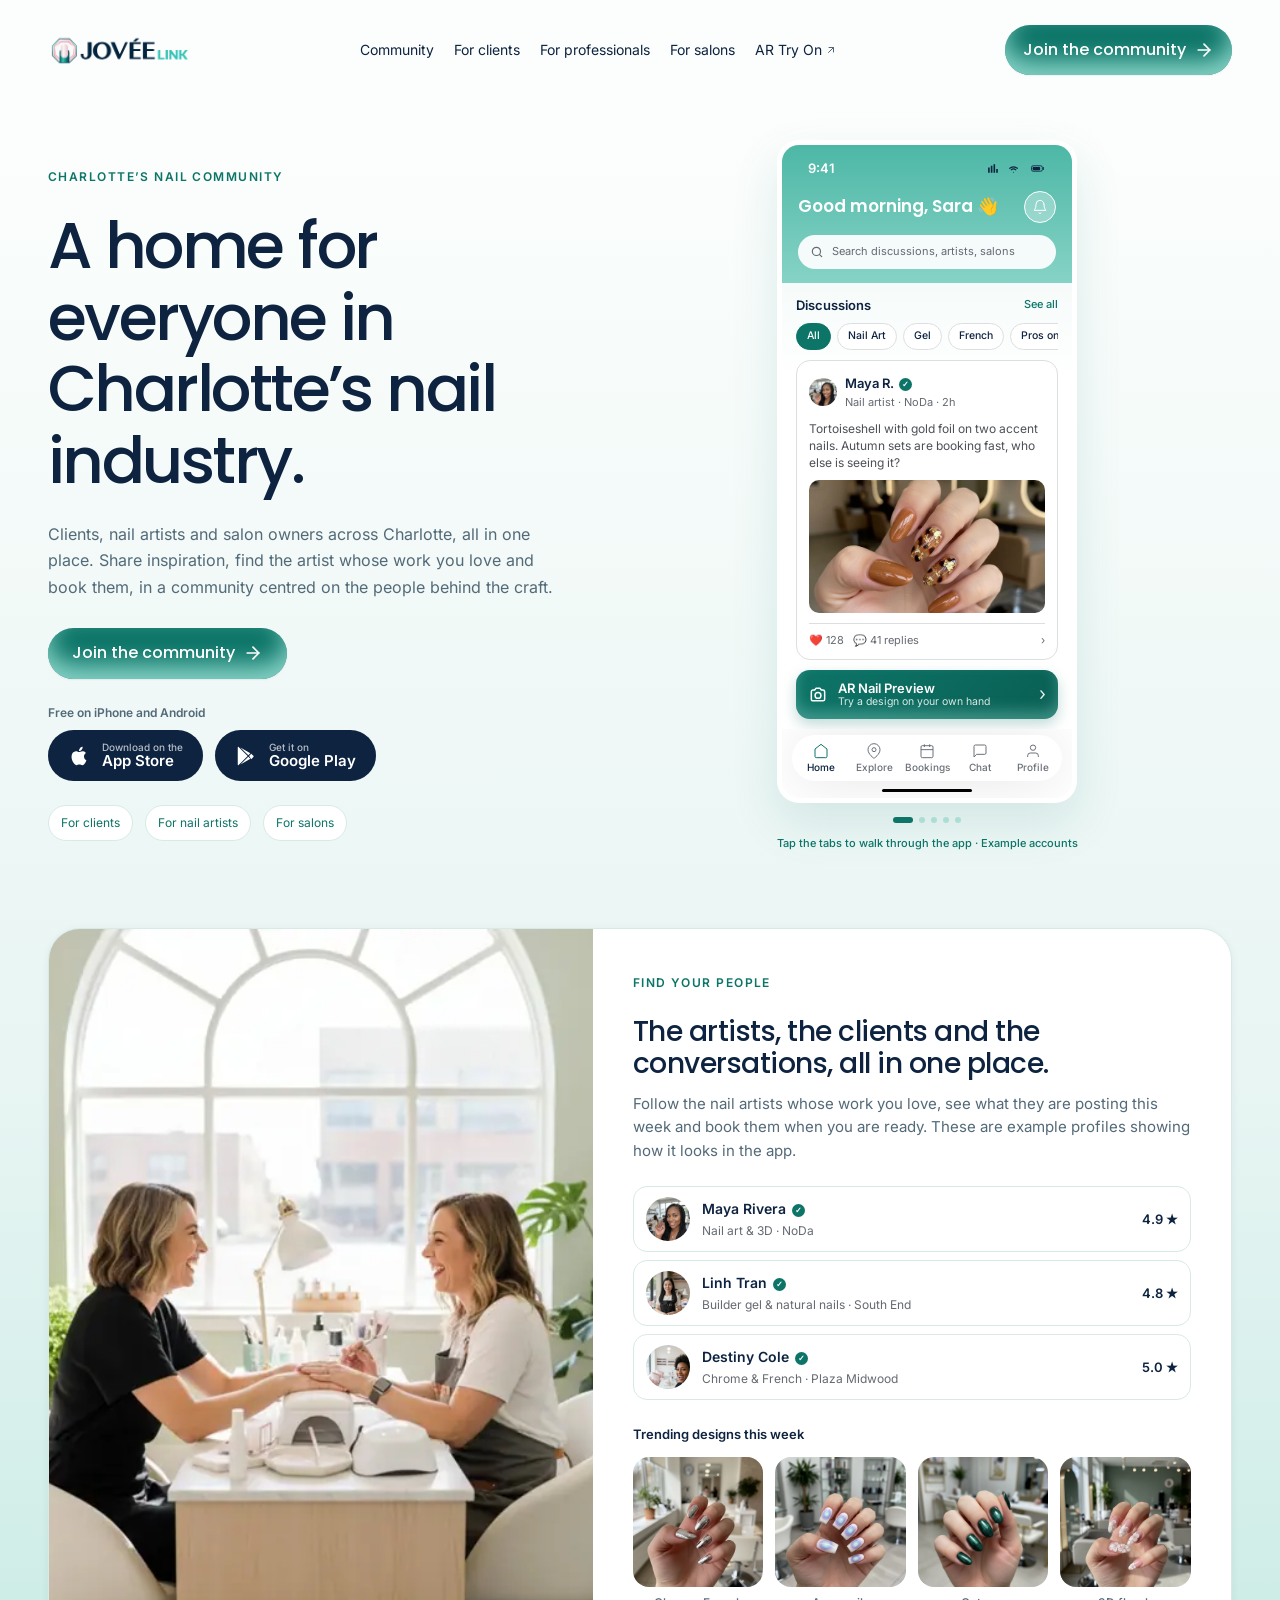
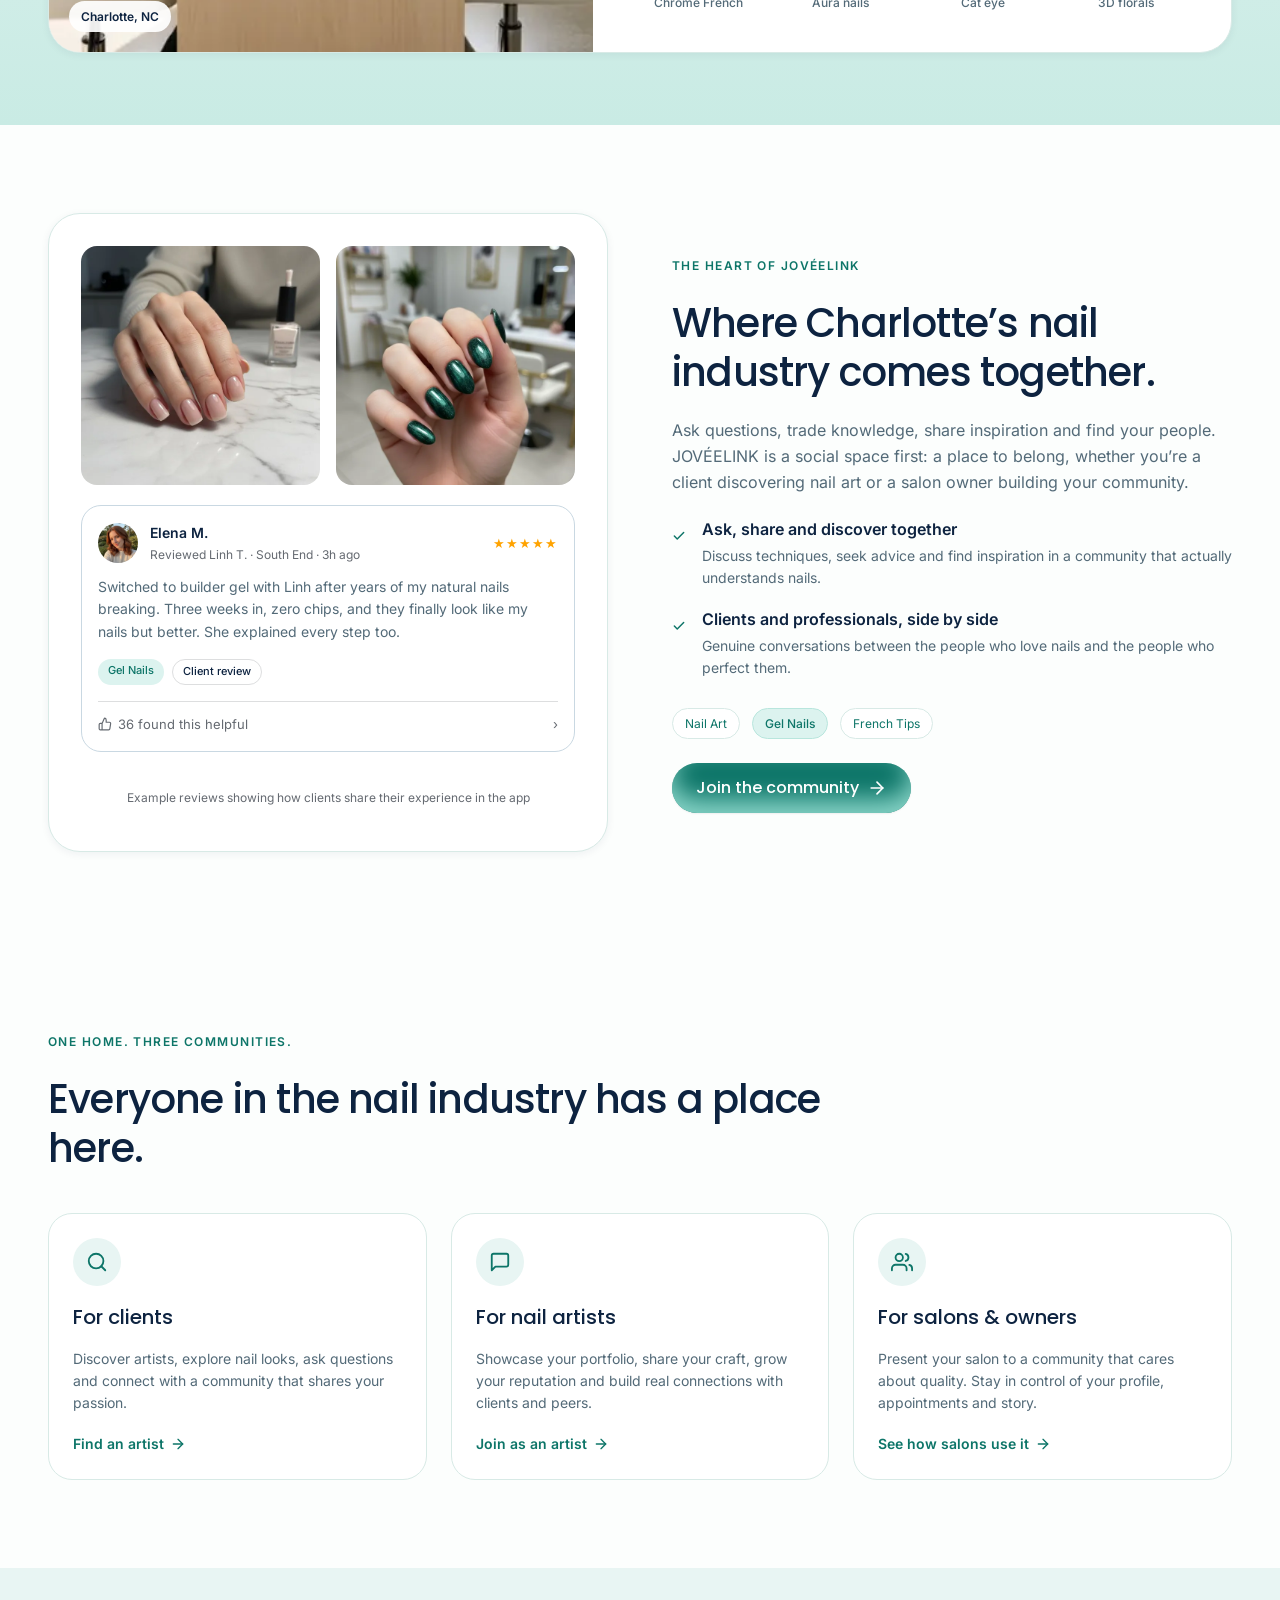
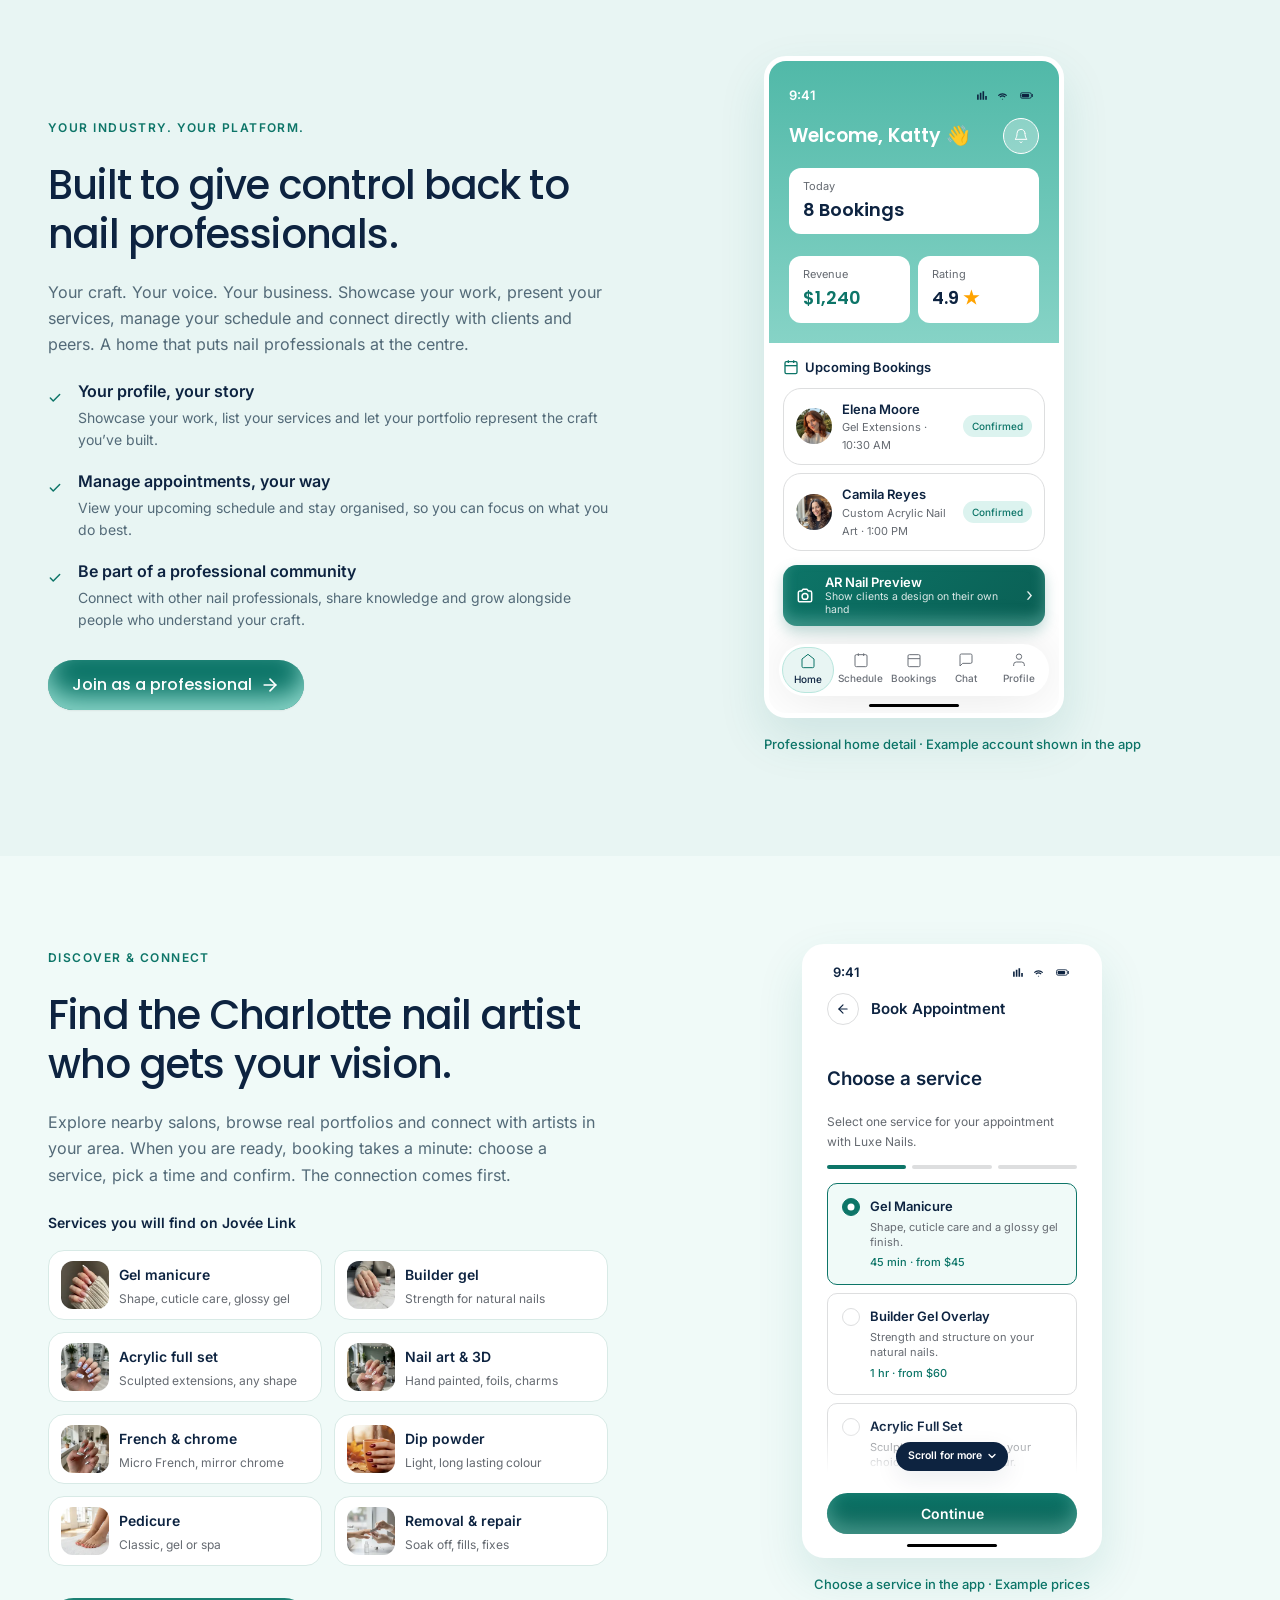
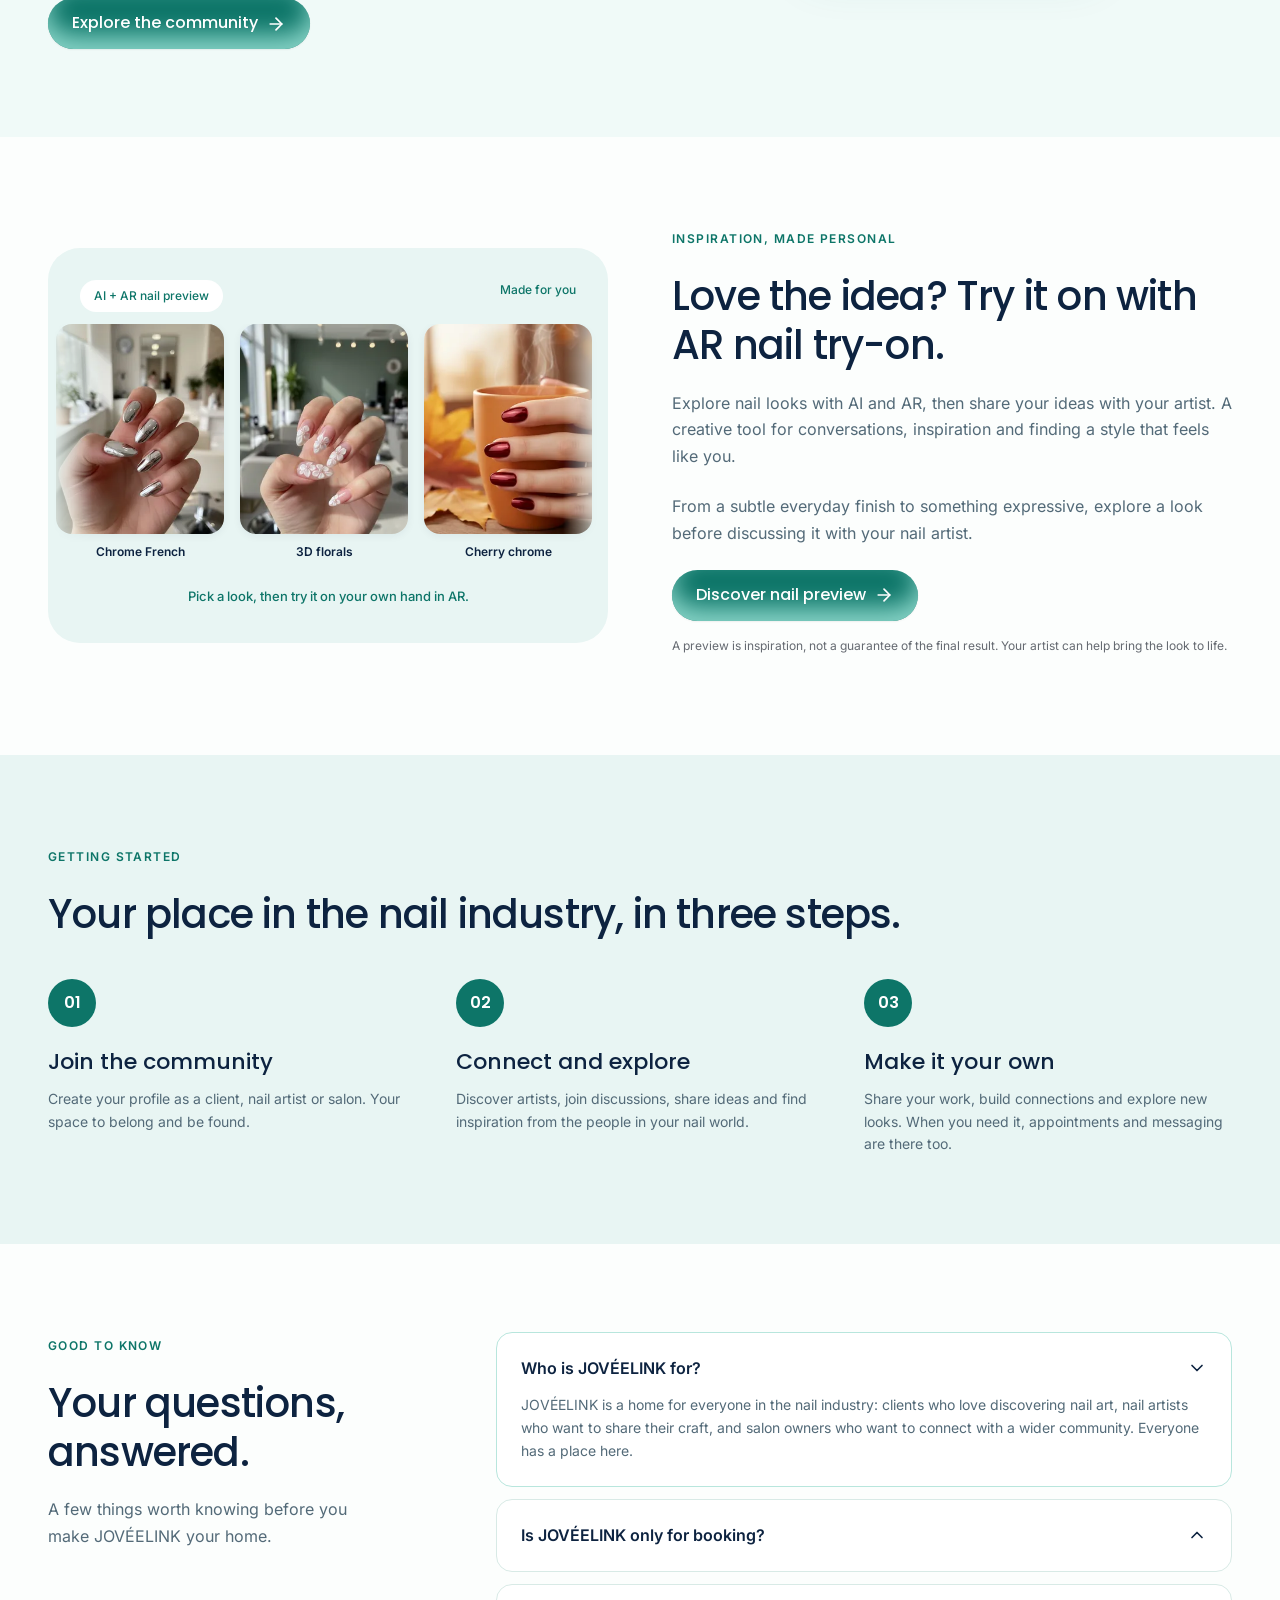
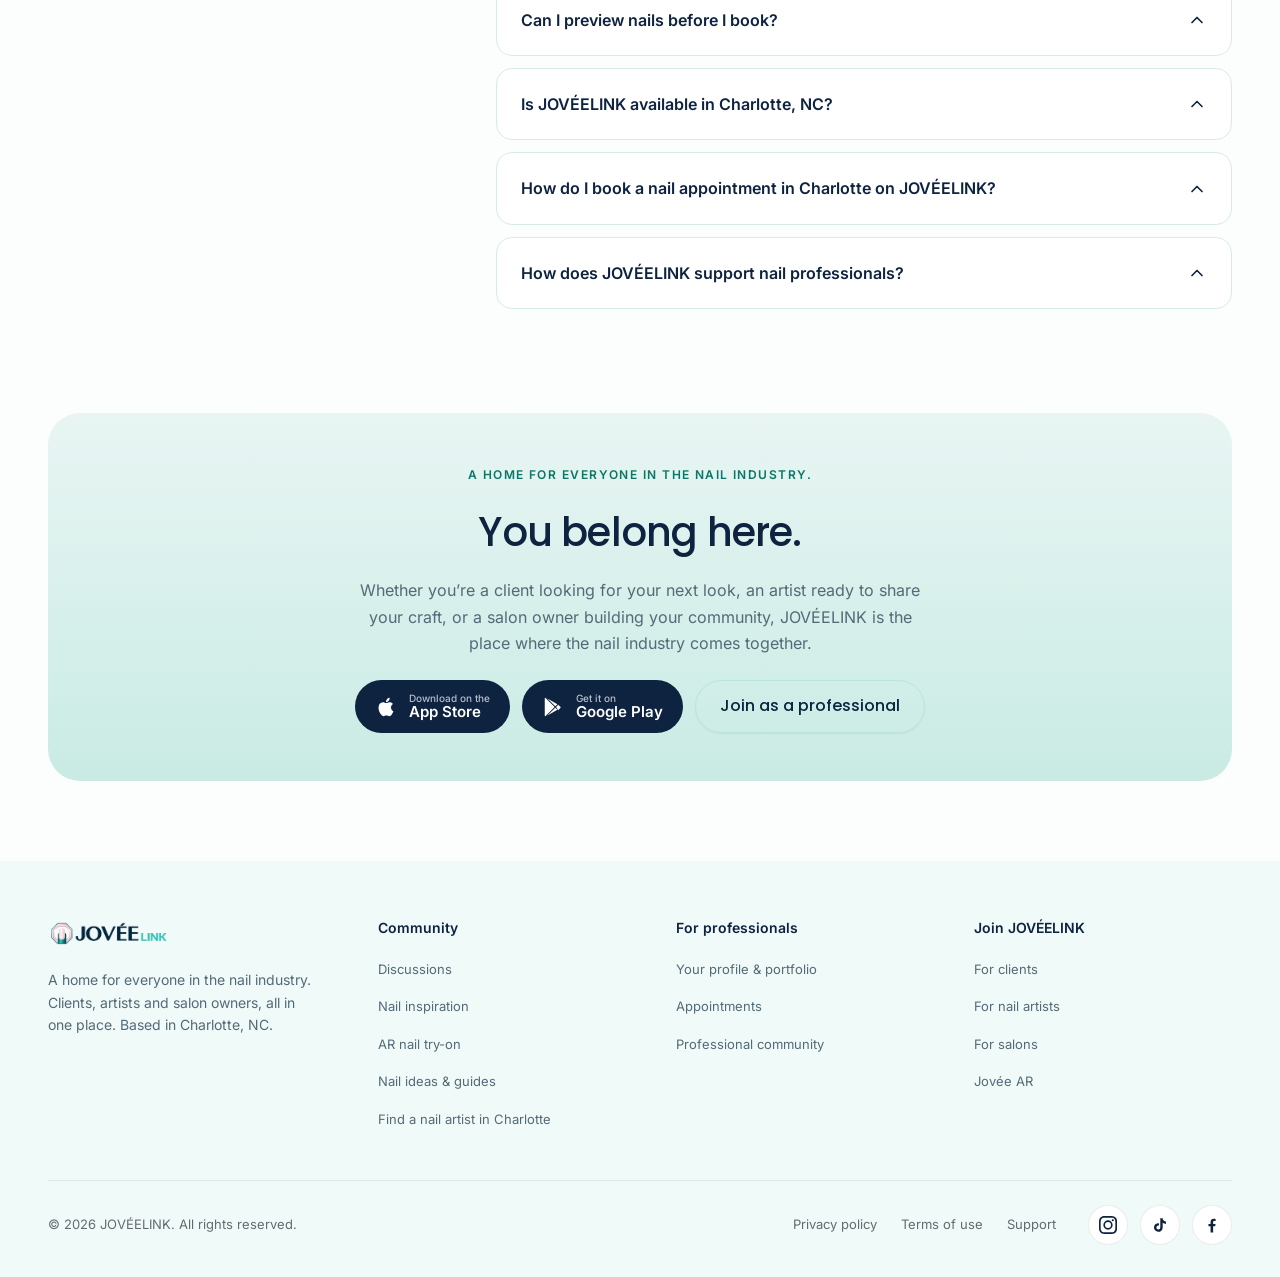
==== index.html @ 1d2877cb "Speed, SEO and nav pass across all pages Speed - Images: WebP at display sizes with srcset (640/360/" ====
<!DOCTYPE html>
<html lang="en-US">
<head>
    <meta charset="UTF-8">
    <meta name="viewport" content="width=device-width, initial-scale=1.0, viewport-fit=cover">
    <!-- Google tag (gtag.js) -->
    <script async src="https://www.googletagmanager.com/gtag/js?id=G-ERKQ239G6V"></script>
    <script>
      window.dataLayer = window.dataLayer || [];
      function gtag(){dataLayer.push(arguments);}
      gtag('js', new Date());
      if (/(^|\.)joveelink\.com$/.test(location.hostname)) {
        gtag('config', 'G-ERKQ239G6V', { linker: { domains: ['joveelink.com', 'joveear.ai'] } });
      }
    </script>
    <title>Jovée Link: Charlotte's Nail Community | Find & Book Nail Artists</title>
    <meta name="description" content="Charlotte's nail community. Find nail artists near you, see their real work and prices, book your nail appointment and try designs on your own hand with AR. Free app.">
    <link rel="canonical" href="https://www.joveelink.com/">
    <meta property="og:type" content="website">
    <meta property="og:site_name" content="Jovée Link">
    <meta property="og:url" content="https://www.joveelink.com/">
    <meta property="og:title" content="Jovée Link: Charlotte&#x27;s Nail Community | Find &amp; Book Nail Artists">
    <meta property="og:description" content="Charlotte's nail community. Find nail artists near you, see their real work and prices, book your nail appointment and try designs on your own hand with AR. Free app.">
    <meta property="og:locale" content="en_US">
    <meta property="og:image" content="https://www.joveelink.com/assets/og-home.jpg">
    <meta property="og:image:width" content="1200">
    <meta property="og:image:height" content="630">
    <meta property="og:image:alt" content="A nail artist and her client at the manicure table in a bright Charlotte salon">
    <meta name="twitter:image" content="https://www.joveelink.com/assets/og-home.jpg">
    <meta name="twitter:card" content="summary_large_image">
    <meta name="twitter:title" content="Jovée Link: Charlotte&#x27;s Nail Community | Find &amp; Book Nail Artists">
    <meta name="twitter:description" content="Charlotte's nail community. Find nail artists near you, see their real work and prices, book your nail appointment and try designs on your own hand with AR. Free app.">
    <link rel="icon" type="image/png" sizes="32x32" href="/assets/favicon-32.png">
    <link rel="icon" type="image/png" sizes="192x192" href="/assets/favicon-192.png">
    <link rel="apple-touch-icon" sizes="180x180" href="/assets/apple-touch-icon.png">
    <meta name="theme-color" content="#0d7568">
    <link rel="preload" href="/assets/fonts/poppins-latin-500-normal.woff2" as="font" type="font/woff2" crossorigin>
    <link rel="preload" href="/assets/fonts/inter-latin-400-normal.woff2" as="font" type="font/woff2" crossorigin>
    <style>
@font-face { font-family: 'Poppins'; font-style: normal; font-weight: 400; font-display: swap; src: url(/assets/fonts/poppins-latin-400-normal.woff2) format('woff2'); unicode-range: U+0000-00FF, U+0131, U+0152-0153, U+02BB-02BC, U+02C6, U+02DA, U+02DC, U+0304, U+0308, U+0329, U+2000-206F, U+20AC, U+2122, U+2191, U+2193, U+2212, U+2215, U+FEFF, U+FFFD; }
@font-face { font-family: 'Poppins'; font-style: normal; font-weight: 500; font-display: swap; src: url(/assets/fonts/poppins-latin-500-normal.woff2) format('woff2'); unicode-range: U+0000-00FF, U+0131, U+0152-0153, U+02BB-02BC, U+02C6, U+02DA, U+02DC, U+0304, U+0308, U+0329, U+2000-206F, U+20AC, U+2122, U+2191, U+2193, U+2212, U+2215, U+FEFF, U+FFFD; }
@font-face { font-family: 'Poppins'; font-style: normal; font-weight: 600; font-display: swap; src: url(/assets/fonts/poppins-latin-600-normal.woff2) format('woff2'); unicode-range: U+0000-00FF, U+0131, U+0152-0153, U+02BB-02BC, U+02C6, U+02DA, U+02DC, U+0304, U+0308, U+0329, U+2000-206F, U+20AC, U+2122, U+2191, U+2193, U+2212, U+2215, U+FEFF, U+FFFD; }
@font-face { font-family: 'Inter'; font-style: normal; font-weight: 400; font-display: swap; src: url(/assets/fonts/inter-latin-400-normal.woff2) format('woff2'); unicode-range: U+0000-00FF, U+0131, U+0152-0153, U+02BB-02BC, U+02C6, U+02DA, U+02DC, U+0304, U+0308, U+0329, U+2000-206F, U+20AC, U+2122, U+2191, U+2193, U+2212, U+2215, U+FEFF, U+FFFD; }
@font-face { font-family: 'Inter'; font-style: normal; font-weight: 500; font-display: swap; src: url(/assets/fonts/inter-latin-500-normal.woff2) format('woff2'); unicode-range: U+0000-00FF, U+0131, U+0152-0153, U+02BB-02BC, U+02C6, U+02DA, U+02DC, U+0304, U+0308, U+0329, U+2000-206F, U+20AC, U+2122, U+2191, U+2193, U+2212, U+2215, U+FEFF, U+FFFD; }
@font-face { font-family: 'Inter'; font-style: normal; font-weight: 600; font-display: swap; src: url(/assets/fonts/inter-latin-600-normal.woff2) format('woff2'); unicode-range: U+0000-00FF, U+0131, U+0152-0153, U+02BB-02BC, U+02C6, U+02DA, U+02DC, U+0304, U+0308, U+0329, U+2000-206F, U+20AC, U+2122, U+2191, U+2193, U+2212, U+2215, U+FEFF, U+FFFD; }
        /* ==========================================
           DESIGN TOKENS (from Figma v2)
           ========================================== */
        :root {
            /* Brand */
            --brand-navy: #0d2340;
            --brand-teal: #0d7568;
            --brand-mint: #e8f5f3;

            /* Teal scale */
            --teal-50: #f0faf8;
            --teal-100: #dcf3ef;
            --teal-200: #b8e6dd;
            --teal-300: #86d3c6;
            --teal-950: #062a25;

            /* Dark blue scale */
            --navy-200: #c9d8e2;
            --navy-800: #1f3a4f;
            --navy-900: #0d2340;

            /* Neutral */
            --white: #ffffff;
            --gray-50: #f5f5f5;
            --gray-100: #dddedf;
            --gray-400: #6b7078;
            --gray-500: #656a71;
            --gray-700: #4d5157;
            --gray-800: #383b40;
            --gray-900: #212326;
            --black: #101828;

            /* Accent */
            --orange: #ffa300;

            /* Semantic */
            --text-strong: var(--navy-900);
            --text-body: var(--gray-700);
            --text-muted: var(--gray-500);
            --text-eyebrow: var(--brand-teal);

            /* Spacing */
            --sp-1: 4px;
            --sp-2: 8px;
            --sp-3: 12px;
            --sp-4: 16px;
            --sp-5: 20px;
            --sp-6: 24px;
            --sp-8: 32px;
            --sp-10: 40px;
            --sp-12: 48px;
            --sp-16: 64px;
            --sp-20: 80px;
            --sp-24: 96px;

            /* Radius */
            --r-sm: 8px;
            --r-md: 16px;
            --r-lg: 24px;
            --r-xl: 32px;
            --r-pill: 999px;

            /* Shadow */
            --shadow-xs: 0 1px 2px rgba(13, 13, 18, 0.06);
            --shadow-sm: 0 2px 8px rgba(13, 35, 64, 0.06);
            --shadow-md: 0 8px 24px rgba(13, 35, 64, 0.08);
            --shadow-lg: 0 16px 40px rgba(13, 35, 64, 0.10);

            /* Teal button w/ inner-shadow glow (per Figma Button Inner shadow) */
            --shadow-btn: 0 1px 2px rgba(13, 13, 18, 0.06), inset 0 -14px 24px rgba(134, 211, 198, 0.5);

            /* Easing */
            --ease: cubic-bezier(0.16, 1, 0.3, 1);

            /* Fonts */
            --font-head: 'Poppins', -apple-system, BlinkMacSystemFont, 'Segoe UI', sans-serif;
            --font-body: 'Inter', -apple-system, BlinkMacSystemFont, 'Segoe UI', sans-serif;

            /* Layout */
            --container: 1200px;
            --gutter: 24px;
        }

        * { box-sizing: border-box; }

        html { scroll-behavior: smooth; }

        body {
            margin: 0;
            font-family: var(--font-body);
            font-size: 16px;
            line-height: 1.6;
            color: var(--text-body);
            background: var(--white);
            -webkit-font-smoothing: antialiased;
            -moz-osx-font-smoothing: grayscale;
        }

        img { max-width: 100%; height: auto; display: block; }

        a { color: inherit; text-decoration: none; }

        .container {
            max-width: var(--container);
            margin: 0 auto;
            padding: 0 var(--gutter);
        }

        /* ==========================================
           TYPOGRAPHY
           ========================================== */
        .eyebrow {
            display: inline-block;
            font-family: var(--font-body);
            font-size: 12px;
            font-weight: 600;
            letter-spacing: 1.6px;
            text-transform: uppercase;
            color: var(--text-eyebrow);
            margin: 0 0 var(--sp-5);
        }

        .h1 {
            font-family: var(--font-head);
            font-weight: 600;
            font-size: clamp(40px, 5.6vw, 72px);
            line-height: 1.08;
            letter-spacing: -1.5px;
            color: var(--text-strong);
            margin: 0 0 var(--sp-6);
        }

        .h2 {
            font-family: var(--font-head);
            font-weight: 600;
            font-size: clamp(30px, 3.8vw, 48px);
            line-height: 1.1;
            letter-spacing: -1px;
            color: var(--text-strong);
            margin: 0 0 var(--sp-5);
        }

        .lede {
            font-size: 17px;
            line-height: 1.6;
            color: var(--text-body);
            margin: 0 0 var(--sp-8);
            max-width: 60ch;
        }

        .lede--tight { margin-bottom: var(--sp-6); max-width: 56ch; }

        strong { font-weight: 600; color: var(--text-strong); }

        /* ==========================================
           BUTTONS
           ========================================== */
        .btn {
            display: inline-flex;
            align-items: center;
            gap: var(--sp-3);
            padding: 14px 24px;
            border-radius: var(--r-pill);
            font-family: var(--font-body);
            font-weight: 600;
            font-size: 15px;
            text-decoration: none;
            cursor: pointer;
            border: none;
            transition: transform 0.3s var(--ease), box-shadow 0.3s var(--ease), background 0.3s var(--ease);
            white-space: nowrap;
        }
        .btn-primary {
            background: var(--brand-teal);
            color: var(--white);
            box-shadow: var(--shadow-btn);
        }
        .btn-primary:hover {
            transform: translateY(-1px);
            background: #0a5f54;
        }
        .btn-primary svg { width: 18px; height: 18px; stroke: currentColor; }

        .btn-outline {
            background: transparent;
            color: var(--text-strong);
            border: 1.5px solid var(--gray-100);
        }
        .btn-outline:hover {
            border-color: var(--text-strong);
            background: var(--white);
        }

        .btn-sm { padding: 10px 18px; font-size: 14px; }

        /* App-store buttons */
        .btn-store {
            display: inline-flex;
            align-items: center;
            gap: 12px;
            background: var(--navy-900);
            color: var(--white);
            padding: 14px 22px;
            border-radius: var(--r-md);
            text-decoration: none;
            transition: transform 0.3s var(--ease), box-shadow 0.3s var(--ease);
        }
        .btn-store:hover { transform: translateY(-1px); box-shadow: var(--shadow-md); }
        .btn-store svg { width: 22px; height: 22px; flex-shrink: 0; fill: currentColor; }
        .btn-store-text { display: flex; flex-direction: column; line-height: 1.1; text-align: left; }
        .btn-store-text small { font-size: 10px; font-weight: 500; opacity: 0.7; }
        .btn-store-text strong { font-size: 15px; font-weight: 700; color: var(--white); }

        /* ==========================================
           PILL CHIPS (outlined tags)
           ========================================== */
        .chip {
            display: inline-flex;
            align-items: center;
            padding: 8px 16px;
            border-radius: var(--r-pill);
            border: 1.5px solid var(--teal-200);
            background: var(--white);
            font-size: 13px;
            font-weight: 500;
            color: var(--text-strong);
        }
        .chip-mint {
            background: var(--teal-100);
            border-color: var(--teal-200);
            color: var(--brand-teal);
        }

        /* ==========================================
           NAV
           ========================================== */
        .nav {
            position: sticky;
            top: 0;
            z-index: 100;
            background: rgba(255, 255, 255, 0.85);
            backdrop-filter: blur(16px) saturate(1.6);
            -webkit-backdrop-filter: blur(16px) saturate(1.6);
            border-bottom: 1px solid rgba(13, 35, 64, 0.04);
        }
        .nav-inner {
            display: flex;
            align-items: center;
            justify-content: space-between;
            gap: var(--sp-6);
            padding: 16px 0;
        }
        .nav-logo { display: flex; align-items: center; }
        .nav-logo img { height: 34px; width: auto; }
        .nav-links {
            display: flex;
            align-items: center;
            gap: var(--sp-8);
            list-style: none;
            margin: 0;
            padding: 0;
        }
        .nav-links a {
            font-size: 15px;
            font-weight: 500;
            color: var(--text-strong);
            transition: color 0.3s var(--ease);
        }
        .nav-links a:hover { color: var(--brand-teal); }

        .nav-cta { display: flex; align-items: center; gap: var(--sp-3); }

        .hamburger {
            display: none;
            background: none;
            border: none;
            padding: 8px;
            cursor: pointer;
        }
        .hamburger span {
            display: block;
            width: 24px;
            height: 2px;
            background: var(--text-strong);
            margin: 5px 0;
            transition: all 0.3s var(--ease);
        }

        .mobile-menu {
            display: none;
            position: fixed;
            inset: 64px 0 0;
            background: var(--white);
            z-index: 99;
            padding: var(--sp-8) var(--gutter);
            flex-direction: column;
            gap: var(--sp-6);
        }
        .mobile-menu.open { display: flex; }
        .mobile-menu a {
            font-size: 20px;
            font-weight: 500;
            color: var(--text-strong);
            padding: var(--sp-3) 0;
            border-bottom: 1px solid var(--gray-100);
        }
        .mobile-menu .btn-primary { margin-top: var(--sp-4); align-self: flex-start; }

        /* ==========================================
           SECTIONS – shared
           ========================================== */
        section { padding: var(--sp-24) 0; }
        .section-mint { background: var(--brand-mint); }

        .section-head { margin-bottom: var(--sp-12); max-width: 820px; }
        .section-head .lede { max-width: 60ch; }

        .checklist { list-style: none; padding: 0; margin: 0 0 var(--sp-8); display: flex; flex-direction: column; gap: var(--sp-6); }
        .checklist li { display: flex; gap: var(--sp-4); align-items: flex-start; }
        .checklist .check {
            flex-shrink: 0;
            width: 22px;
            height: 22px;
            margin-top: 2px;
            color: var(--brand-teal);
        }
        .checklist .check svg { width: 100%; height: 100%; }
        .checklist h3 {
            font-family: var(--font-body);
            font-size: 16px;
            font-weight: 600;
            color: var(--text-strong);
            margin: 0 0 4px;
            line-height: 1.4;
        }
        .checklist p {
            font-size: 15px;
            color: var(--text-body);
            margin: 0;
            line-height: 1.55;
        }

        .two-col {
            display: grid;
            grid-template-columns: 1fr 1fr;
            gap: var(--sp-16);
            align-items: center;
        }

        /* ==========================================
           1 · HERO (Welcome)
           ========================================== */
        .hero {
            padding: var(--sp-20) 0 var(--sp-24);
            background: linear-gradient(180deg, var(--brand-mint) 0%, #f3faf8 100%);
            overflow: hidden;
        }
        .hero-grid {
            display: grid;
            grid-template-columns: 1.1fr 0.9fr 0.75fr;
            gap: var(--sp-8);
            align-items: start;
        }
        .hero-copy { padding-top: var(--sp-8); }
        .hero-copy .ctas { display: flex; gap: var(--sp-3); flex-wrap: wrap; margin-bottom: var(--sp-6); }
        .hero-chips { display: flex; gap: var(--sp-3); flex-wrap: wrap; }
        .hero-chips .chip { text-decoration: none; transition: border-color 0.2s var(--ease), color 0.2s var(--ease); }
        .hero-chips .chip:hover { border-color: var(--brand-teal); color: var(--brand-teal); }
        .hero-stores { display: flex; flex-direction: column; gap: var(--sp-2); margin-bottom: var(--sp-6); }
        .hero-stores-label { font-size: 13px; font-weight: 600; color: var(--text-muted, #5b6b78); }
        .hero-stores-row { display: flex; gap: var(--sp-3); flex-wrap: wrap; }

        .hero-phone-col {
            display: flex;
            justify-content: center;
            align-items: start;
        }

        .hero-side {
            display: flex;
            flex-direction: column;
            gap: var(--sp-6);
            margin-top: var(--sp-12);
        }
        .hero-side-img {
            border-radius: var(--r-lg);
            overflow: hidden;
            aspect-ratio: 4/5;
            background: var(--teal-100);
        }
        .hero-side-img img { width: 100%; height: 100%; object-fit: cover; }
        .hero-side-title {
            font-family: var(--font-head);
            font-weight: 600;
            font-size: 28px;
            line-height: 1.15;
            color: var(--text-strong);
            margin: var(--sp-2) 0 var(--sp-2);
        }
        .hero-side-sub {
            font-size: 15px;
            color: var(--text-body);
            margin: 0;
            line-height: 1.5;
        }

        .hero-caption {
            text-align: right;
            margin-top: var(--sp-10);
            font-size: 13px;
            color: var(--brand-teal);
            font-weight: 500;
        }

        /* ==========================================
           PHONE FRAME (shared)
           ========================================== */
        .phone {
            width: 320px;
            background: var(--white);
            border-radius: 42px;
            border: 10px solid var(--navy-900);
            box-shadow: 0 24px 48px rgba(13, 35, 64, 0.18), 0 4px 12px rgba(13, 35, 64, 0.08);
            overflow: hidden;
            position: relative;
            font-family: var(--font-body);
            color: var(--navy-900);
            flex-shrink: 0;
        }
        .phone-notch {
            position: absolute;
            top: 8px;
            left: 50%;
            transform: translateX(-50%);
            width: 92px;
            height: 24px;
            background: var(--navy-900);
            border-radius: 999px;
            z-index: 2;
        }
        .phone-status {
            display: flex;
            justify-content: space-between;
            align-items: center;
            padding: 10px 24px 2px;
            font-size: 13px;
            font-weight: 600;
            color: var(--navy-900);
        }
        .phone-status-icons {
            display: flex;
            gap: 4px;
            align-items: center;
            font-size: 11px;
        }

        /* Community/Home phone */
        .phone-home-head {
            background: linear-gradient(180deg, #a9ddd2 0%, #86d3c6 100%);
            padding: 44px 20px 20px;
            margin-top: -20px;
            position: relative;
        }
        .phone-home-head .status-bar {
            display: flex;
            justify-content: space-between;
            font-size: 13px;
            font-weight: 600;
            color: var(--navy-900);
            margin-bottom: 12px;
        }
        .phone-greet {
            font-family: var(--font-head);
            font-size: 20px;
            font-weight: 600;
            color: var(--navy-900);
        }
        .phone-bell {
            position: absolute;
            top: 54px;
            right: 20px;
            width: 36px;
            height: 36px;
            border-radius: 50%;
            background: rgba(255, 255, 255, 0.9);
            display: flex;
            align-items: center;
            justify-content: center;
            color: var(--navy-900);
        }
        .phone-bell svg { width: 16px; height: 16px; }

        .phone-body { padding: 16px 14px 0; }
        .phone-row-head { display: flex; align-items: center; gap: 8px; margin-bottom: 6px; }
        .phone-row-head .avatar {
            width: 24px; height: 24px; border-radius: 50%;
            background: var(--teal-100);
            display: flex; align-items: center; justify-content: center;
            color: var(--brand-teal);
        }
        .phone-row-head .avatar svg { width: 14px; height: 14px; }
        .phone-row-head .label { font-size: 14px; font-weight: 600; color: var(--navy-900); }
        .phone-sub {
            font-size: 12px;
            color: var(--gray-500);
            margin: 0 0 10px;
            line-height: 1.4;
        }
        .phone-ask-btn {
            background: linear-gradient(180deg, #0d7568 0%, #0a5f54 100%);
            color: #fff;
            border: none;
            border-radius: 999px;
            padding: 10px 14px;
            font-size: 12px;
            font-weight: 500;
            width: 100%;
            text-align: center;
            margin-bottom: 10px;
            box-shadow: inset 0 -8px 14px rgba(134, 211, 198, 0.5);
            font-family: var(--font-body);
        }
        .phone-photos {
            display: grid;
            grid-template-columns: 1fr 1fr;
            gap: 6px;
            margin-bottom: 10px;
        }
        .phone-photos img {
            width: 100%;
            aspect-ratio: 1/1;
            object-fit: cover;
            border-radius: 10px;
        }
        .phone-post {
            background: var(--white);
            border: 1px solid var(--gray-100);
            border-radius: 14px;
            padding: 12px;
            margin-bottom: 10px;
        }
        .phone-post-head { display: flex; gap: 8px; align-items: center; margin-bottom: 8px; }
        .phone-post-avatar {
            width: 28px; height: 28px; border-radius: 50%;
            background: linear-gradient(135deg, #d8c3b8, #a88877);
            flex-shrink: 0;
        }
        .phone-post-name { font-size: 13px; font-weight: 600; color: var(--navy-900); }
        .phone-post-meta { font-size: 11px; color: var(--gray-500); }
        .phone-post-text { font-size: 12px; color: var(--gray-700); line-height: 1.45; margin: 0 0 10px; }
        .phone-post-tags { display: flex; gap: 6px; margin-bottom: 10px; }
        .phone-tag {
            padding: 3px 10px;
            border-radius: 999px;
            font-size: 11px;
            font-weight: 500;
            background: var(--teal-100);
            color: var(--brand-teal);
        }
        .phone-tag--outline {
            background: var(--white);
            border: 1px solid var(--gray-100);
            color: var(--navy-900);
        }
        .phone-post-foot {
            display: flex;
            justify-content: space-between;
            align-items: center;
            font-size: 11px;
            color: var(--gray-500);
            border-top: 1px solid var(--gray-100);
            padding-top: 8px;
        }
        .phone-ar-pill {
            display: inline-flex;
            align-items: center;
            gap: 6px;
            background: linear-gradient(135deg, #e4c3d5, #b891a9);
            color: var(--white);
            padding: 7px 16px;
            border-radius: 999px;
            font-size: 12px;
            font-weight: 500;
            margin: 0 auto 12px;
            box-shadow: inset 0 -4px 8px rgba(255, 255, 255, 0.25);
        }
        .phone-ar-wrap { display: flex; justify-content: center; }

        .phone-tabs {
            display: grid;
            grid-template-columns: repeat(5, 1fr);
            padding: 6px 8px 14px;
            border-top: 1px solid var(--gray-100);
        }
        .phone-tab {
            display: flex;
            flex-direction: column;
            align-items: center;
            gap: 2px;
            font-size: 10px;
            font-weight: 500;
            color: var(--gray-500);
        }
        .phone-tab svg { width: 18px; height: 18px; stroke-width: 1.5; }
        .phone-tab.active { color: var(--brand-teal); }
        .phone-tab.active .tab-icon {
            background: var(--teal-100);
            color: var(--brand-teal);
            border-radius: 50%;
            padding: 5px;
        }
        .tab-icon { padding: 5px; display: flex; align-items: center; justify-content: center; }

        .phone-home-indicator {
            width: 110px;
            height: 4px;
            background: var(--navy-900);
            border-radius: 999px;
            margin: 0 auto 6px;
        }

        /* Pro-dashboard phone (section 5) */
        .phone-pro-head {
            background: linear-gradient(180deg, #a9ddd2 0%, #86d3c6 100%);
            padding: 44px 20px 20px;
            margin-top: -20px;
            position: relative;
        }
        .phone-pro-head .greet {
            font-family: var(--font-head);
            font-size: 19px;
            font-weight: 600;
            color: var(--navy-900);
        }
        .phone-stat-card {
            background: var(--white);
            border-radius: 12px;
            padding: 10px 14px;
            margin: 14px 0 0;
        }
        .phone-stat-card .lbl { font-size: 11px; color: var(--gray-500); }
        .phone-stat-card .val {
            font-family: var(--font-head);
            font-size: 18px;
            font-weight: 600;
            color: var(--navy-900);
        }
        .phone-stat-row { display: grid; grid-template-columns: 1fr 1fr; gap: 8px; margin: 8px 0 0; }
        .phone-stat-row .val-tr { color: var(--brand-teal); }

        .phone-section-h {
            display: flex;
            align-items: center;
            gap: 6px;
            font-size: 13px;
            font-weight: 600;
            color: var(--navy-900);
            padding: 14px 14px 10px;
        }
        .phone-section-h svg { width: 16px; height: 16px; color: var(--brand-teal); }

        .phone-booking {
            display: flex;
            align-items: center;
            gap: 10px;
            background: var(--white);
            border: 1px solid var(--gray-100);
            border-radius: 14px;
            padding: 10px 12px;
            margin: 0 14px 8px;
        }
        .phone-booking-avatar {
            width: 36px; height: 36px; border-radius: 50%;
            background: linear-gradient(135deg, #d8c3b8, #a88877);
            flex-shrink: 0;
        }
        .phone-booking-main { flex: 1; min-width: 0; }
        .phone-booking-name { font-size: 13px; font-weight: 600; color: var(--navy-900); }
        .phone-booking-svc { font-size: 11px; color: var(--gray-500); }
        .phone-booking-tag {
            background: var(--teal-100);
            color: var(--brand-teal);
            padding: 3px 9px;
            border-radius: 999px;
            font-size: 10px;
            font-weight: 500;
        }

        /* Booking-flow phone (section 6) */
        .phone-book-head {
            padding: 44px 20px 10px;
            margin-top: -20px;
            display: flex;
            align-items: center;
            gap: 12px;
        }
        .phone-back {
            width: 32px; height: 32px; border-radius: 50%;
            border: 1px solid var(--gray-100);
            display: flex; align-items: center; justify-content: center;
            color: var(--navy-900);
        }
        .phone-back svg { width: 14px; height: 14px; }
        .phone-book-title { font-size: 15px; font-weight: 600; color: var(--navy-900); }
        .phone-book-body { padding: 10px 20px 0; }
        .phone-book-body h4 {
            font-family: var(--font-head);
            font-size: 20px;
            font-weight: 600;
            color: var(--navy-900);
            margin: 0 0 4px;
        }
        .phone-book-body .intro { font-size: 12px; color: var(--gray-500); margin: 0 0 14px; }
        .phone-progress { display: flex; gap: 6px; margin: 0 0 20px; }
        .phone-progress span {
            flex: 1;
            height: 4px;
            border-radius: 999px;
            background: var(--gray-100);
        }
        .phone-progress span.active { background: var(--brand-teal); }
        .phone-svc {
            display: flex;
            align-items: flex-start;
            gap: 10px;
            padding: 12px 14px;
            border: 1.5px solid var(--gray-100);
            border-radius: 14px;
            margin-bottom: 10px;
        }
        .phone-svc.selected {
            border-color: var(--brand-teal);
            background: var(--teal-50);
        }
        .phone-svc-radio {
            width: 18px; height: 18px; border-radius: 50%;
            border: 1.5px solid var(--gray-100);
            flex-shrink: 0;
            margin-top: 2px;
            background: var(--white);
            position: relative;
        }
        .phone-svc.selected .phone-svc-radio {
            border-color: var(--brand-teal);
            background: var(--brand-teal);
        }
        .phone-svc.selected .phone-svc-radio::after {
            content: '';
            position: absolute;
            top: 50%; left: 50%;
            transform: translate(-50%, -50%);
            width: 7px; height: 7px;
            background: var(--white);
            border-radius: 50%;
        }
        .phone-svc-main { flex: 1; }
        .phone-svc-name { font-size: 13px; font-weight: 600; color: var(--navy-900); margin-bottom: 3px; }
        .phone-svc-desc { font-size: 11px; color: var(--gray-500); line-height: 1.4; margin-bottom: 4px; }
        .phone-svc-dur { font-size: 11px; color: var(--brand-teal); font-weight: 500; }

        .phone-continue {
            margin: 24px 20px 10px;
            background: linear-gradient(180deg, #0d7568 0%, #0a5f54 100%);
            color: #fff;
            border: none;
            border-radius: 999px;
            padding: 12px;
            width: calc(100% - 40px);
            font-size: 14px;
            font-weight: 600;
            box-shadow: inset 0 -10px 18px rgba(134, 211, 198, 0.45);
            font-family: var(--font-body);
        }

        /* Salon card (section 6) */
        .salon-card {
            width: 300px;
            background: var(--white);
            border-radius: 20px;
            box-shadow: var(--shadow-md);
            overflow: hidden;
            margin-right: 20px;
            align-self: flex-start;
        }
        .salon-card-img {
            width: 100%;
            aspect-ratio: 4/3;
            position: relative;
            background: var(--teal-100);
        }
        .salon-card-img img { width: 100%; height: 100%; object-fit: cover; }
        .salon-card-badge {
            position: absolute;
            top: 10px;
            right: 10px;
            background: rgba(255, 255, 255, 0.95);
            padding: 4px 10px;
            border-radius: 999px;
            font-size: 11px;
            font-weight: 500;
            color: var(--navy-900);
            display: inline-flex;
            align-items: center;
            gap: 4px;
        }
        .salon-card-body { padding: 14px; }
        .salon-card-name { font-size: 15px; font-weight: 600; color: var(--navy-900); display: inline-flex; align-items: center; gap: 6px; }
        .salon-card-tag {
            background: var(--teal-100);
            color: var(--brand-teal);
            padding: 3px 10px;
            border-radius: 999px;
            font-size: 11px;
            font-weight: 500;
            margin-left: 6px;
        }
        .salon-card-desc {
            font-size: 12px;
            color: var(--gray-500);
            margin: 6px 0 12px;
            line-height: 1.45;
        }
        .salon-card-foot {
            display: flex;
            align-items: center;
            justify-content: space-between;
            gap: 10px;
        }
        .salon-card-distance {
            display: inline-flex;
            align-items: center;
            gap: 4px;
            font-size: 12px;
            color: var(--brand-teal);
            font-weight: 500;
        }
        .salon-card-distance svg { width: 14px; height: 14px; }
        .salon-card-book {
            background: linear-gradient(180deg, #0d7568 0%, #0a5f54 100%);
            color: #fff;
            border: none;
            padding: 7px 14px;
            border-radius: 999px;
            font-size: 12px;
            font-weight: 500;
            box-shadow: inset 0 -5px 8px rgba(134, 211, 198, 0.45);
            font-family: var(--font-body);
        }

        /* ==========================================
           2 · COMMUNITY ("Where the nail industry comes together")
           ========================================== */
        .community-left {
            display: grid;
            grid-template-rows: auto auto;
            gap: var(--sp-5);
            padding: var(--sp-6);
            background: var(--white);
            border-radius: var(--r-xl);
            box-shadow: var(--shadow-sm);
            border: 1px solid var(--teal-100);
            position: relative;
        }
        .community-photos { display: grid; grid-template-columns: 1fr 1fr; gap: var(--sp-4); }
        .community-photos img { aspect-ratio: 1/1; object-fit: cover; border-radius: var(--r-md); width: 100%; height: auto; }
        .community-post {
            background: var(--white);
            border: 1px solid var(--teal-100);
            border-radius: var(--r-md);
            padding: var(--sp-5);
        }
        .community-post-head { display: flex; align-items: center; gap: var(--sp-3); margin-bottom: var(--sp-3); }
        .community-post-avatar {
            width: 36px; height: 36px; border-radius: 50%;
            background: var(--teal-100); color: var(--brand-teal);
            display: flex; align-items: center; justify-content: center;
            font-size: 13px; font-weight: 700; letter-spacing: 0.02em; flex-shrink: 0;
        }
        .community-post-avatar[data-tone="blush"] { background: #f7e1e7; color: #a3445f; }
        .community-post-avatar[data-tone="sand"] { background: #f1e6dc; color: #8a5a3c; }
        .community-left .community-photos img, .community-left .community-post { transition: opacity 0.25s var(--ease); }
        .community-left.is-swapping .community-photos img, .community-left.is-swapping .community-post { opacity: 0; }
        @media (prefers-reduced-motion: reduce) { .community-left .community-photos img, .community-left .community-post { transition: none; } }
        .community-post-name { font-size: 14px; font-weight: 600; color: var(--text-strong); }
        .community-post-meta { font-size: 12px; color: var(--text-muted); }
        .community-post-body { font-size: 14px; color: var(--text-body); margin: 0 0 var(--sp-4); line-height: 1.55; }
        .community-post-tags { display: flex; gap: var(--sp-2); margin-bottom: var(--sp-4); }
        .community-post-foot {
            display: flex;
            justify-content: space-between;
            align-items: center;
            padding-top: var(--sp-3);
            border-top: 1px solid var(--gray-100);
            font-size: 13px;
            color: var(--text-muted);
        }
        .community-post-foot svg { width: 14px; height: 14px; }
        .community-caption { text-align: center; margin-top: var(--sp-4); font-size: 12px; color: var(--text-muted); }

        .benefit-card--link { display: flex; flex-direction: column; text-decoration: none; color: inherit; transition: border-color 0.2s var(--ease), box-shadow 0.2s var(--ease), transform 0.2s var(--ease); }
        .benefit-card--link:hover { border-color: var(--teal-200); box-shadow: var(--shadow-md); transform: translateY(-2px); }
        .benefit-card--link:focus-visible { outline: 2px solid var(--brand-teal); outline-offset: 3px; }
        .benefit-more { margin-top: auto; padding-top: var(--sp-4); display: inline-flex; align-items: center; gap: 6px; font-size: 14px; font-weight: 600; color: var(--brand-teal); }
        .benefit-more svg { width: 16px; height: 16px; transition: transform 0.2s var(--ease); }
        .benefit-card--link:hover .benefit-more svg { transform: translateX(3px); }
        .community-chips { display: flex; gap: var(--sp-3); flex-wrap: wrap; margin-bottom: var(--sp-6); }
        .community-chips button.chip { cursor: pointer; font-family: inherit; transition: background 0.2s var(--ease), border-color 0.2s var(--ease), color 0.2s var(--ease); }
        .community-chips button.chip:hover { border-color: var(--brand-teal); }
        .community-chips button.chip[aria-selected="true"] { background: var(--teal-100); border-color: var(--teal-200); color: var(--brand-teal); font-weight: 600; }
        .community-chips button.chip:focus-visible { outline: 2px solid var(--brand-teal); outline-offset: 2px; }

        /* ==========================================
           3 · BENEFITS (Three audience cards)
           ========================================== */
        .benefits-head { margin-bottom: var(--sp-10); max-width: 820px; }
        .benefit-grid { display: grid; grid-template-columns: repeat(3, 1fr); gap: var(--sp-5); }
        .benefit-card {
            background: var(--white);
            border: 1px solid var(--gray-100);
            border-radius: var(--r-lg);
            padding: var(--sp-8);
            transition: transform 0.3s var(--ease), box-shadow 0.3s var(--ease);
        }
        .benefit-card:hover {
            transform: translateY(-4px);
            box-shadow: var(--shadow-md);
        }
        .benefit-icon {
            width: 48px;
            height: 48px;
            border-radius: 50%;
            background: var(--brand-mint);
            color: var(--brand-teal);
            display: flex;
            align-items: center;
            justify-content: center;
            margin-bottom: var(--sp-6);
        }
        .benefit-icon svg { width: 22px; height: 22px; }
        .benefit-card h3 {
            font-family: var(--font-head);
            font-size: 20px;
            font-weight: 600;
            color: var(--text-strong);
            margin: 0 0 var(--sp-3);
        }
        .benefit-card p {
            font-size: 15px;
            color: var(--text-body);
            margin: 0;
            line-height: 1.6;
        }

        /* ==========================================
           5 · PROS (Pro dashboard) & 6 · DISCOVERY  share two-col mint
           ========================================== */
        .pros-visual, .discovery-visual {
            display: flex;
            justify-content: center;
            align-items: start;
        }
        .pros-caption, .discovery-caption {
            text-align: center;
            font-size: 13px;
            color: var(--brand-teal);
            font-weight: 500;
            margin-top: var(--sp-4);
        }
        .discovery-visual { gap: var(--sp-6); align-items: flex-start; }
        .discovery-cards { display: flex; gap: var(--sp-6); align-items: flex-start; }

        /* ==========================================
           7 · AR (Love the idea)
           ========================================== */
        .ar-visual {
            background: var(--brand-mint);
            border-radius: var(--r-xl);
            padding: var(--sp-10);
            position: relative;
            overflow: hidden;
            text-align: center;
        }
        .ar-badge {
            position: absolute;
            top: var(--sp-6);
            left: var(--sp-6);
            background: var(--white);
            padding: 6px 14px;
            border-radius: var(--r-pill);
            font-size: 12px;
            font-weight: 500;
            color: var(--brand-teal);
        }
        .ar-made-for-you {
            position: absolute;
            top: var(--sp-6);
            right: var(--sp-6);
            font-size: 12px;
            color: var(--brand-teal);
            font-weight: 500;
        }
        .ar-hand {
            max-width: 320px;
            margin: var(--sp-8) auto 0;
            border-radius: var(--r-md);
            overflow: hidden;
        }
        .ar-hand img { width: 100%; display: block; }
        .ar-caption {
            margin-top: var(--sp-6);
            font-size: 13px;
            color: var(--brand-teal);
            font-weight: 500;
        }
        .ar-finepr {
            font-size: 12px;
            color: var(--text-muted);
            margin-top: var(--sp-4);
            line-height: 1.5;
        }

        /* ==========================================
           8 · HOW IT WORKS (3 steps)
           ========================================== */
        .how-head { margin-bottom: var(--sp-10); max-width: 920px; }
        .how-grid { display: grid; grid-template-columns: repeat(3, 1fr); gap: var(--sp-10); }
        .how-step { }
        .how-num {
            display: inline-flex;
            align-items: center;
            justify-content: center;
            width: 48px;
            height: 48px;
            border-radius: 50%;
            background: linear-gradient(135deg, #a9ddd2 0%, #86d3c6 100%);
            color: var(--navy-900);
            font-family: var(--font-head);
            font-weight: 600;
            font-size: 14px;
            margin-bottom: var(--sp-5);
        }
        .how-step h3 {
            font-family: var(--font-head);
            font-size: 22px;
            font-weight: 600;
            color: var(--text-strong);
            margin: 0 0 var(--sp-3);
        }
        .how-step p {
            font-size: 15px;
            color: var(--text-body);
            line-height: 1.55;
            margin: 0;
        }

        /* ==========================================
           9 · FAQ
           ========================================== */
        .faq-two {
            display: grid;
            grid-template-columns: 0.75fr 1.5fr;
            gap: var(--sp-16);
        }
        .faq-head .lede { max-width: 32ch; }
        .faq-list { display: flex; flex-direction: column; gap: var(--sp-3); }
        .faq-item {
            background: var(--white);
            border: 1px solid var(--gray-100);
            border-radius: var(--r-lg);
            padding: var(--sp-6) var(--sp-8);
            transition: border-color 0.3s var(--ease);
        }
        .faq-item[open] { border-color: var(--teal-200); }
        .faq-item summary {
            list-style: none;
            cursor: pointer;
            display: flex;
            justify-content: space-between;
            align-items: center;
            gap: var(--sp-4);
            font-family: var(--font-body);
            font-weight: 600;
            font-size: 17px;
            color: var(--text-strong);
            line-height: 1.4;
        }
        .faq-item summary::-webkit-details-marker { display: none; }
        .faq-chev {
            flex-shrink: 0;
            width: 20px;
            height: 20px;
            transition: transform 0.3s var(--ease);
            color: var(--text-strong);
        }
        .faq-item[open] .faq-chev { transform: rotate(180deg); }
        .faq-item p {
            margin: var(--sp-4) 0 0;
            font-size: 15px;
            color: var(--text-body);
            line-height: 1.65;
        }

        /* ==========================================
           10 · YOU BELONG HERE + FOOTER
           ========================================== */
        .belong-wrap { padding: var(--sp-20) 0 var(--sp-12); }
        .belong-card {
            background: linear-gradient(180deg, #d5ebe6 0%, var(--brand-mint) 100%);
            border-radius: var(--r-xl);
            padding: var(--sp-16) var(--sp-16);
            display: grid;
            grid-template-columns: 1.5fr 1fr;
            gap: var(--sp-10);
            align-items: center;
        }
        .belong-card .ctas { display: flex; gap: var(--sp-3); flex-wrap: wrap; margin-top: var(--sp-4); }
        .belong-imgs { display: grid; grid-template-columns: 1fr 1.1fr; gap: var(--sp-4); }
        .belong-imgs img {
            width: 100%;
            height: 100%;
            aspect-ratio: 3/4;
            object-fit: cover;
            border-radius: var(--r-md);
        }

        .footer {
            background: var(--brand-mint);
            padding: var(--sp-16) 0 var(--sp-10);
            margin-top: 0;
        }
        .footer-grid {
            display: grid;
            grid-template-columns: 1.5fr 1fr 1fr 1fr;
            gap: var(--sp-10);
            margin-bottom: var(--sp-12);
        }
        .footer-brand img { height: 32px; width: auto; margin-bottom: var(--sp-5); }
        .footer-tag {
            font-size: 15px;
            color: var(--text-body);
            line-height: 1.6;
            margin: 0;
            max-width: 30ch;
        }
        .footer-col h3 {
            font-family: var(--font-body);
            font-size: 15px;
            font-weight: 600;
            color: var(--text-strong);
            margin: 0 0 var(--sp-5);
        }
        .footer-col ul { list-style: none; padding: 0; margin: 0; display: flex; flex-direction: column; gap: var(--sp-3); }
        .footer-col a {
            font-size: 15px;
            color: var(--text-body);
            transition: color 0.3s var(--ease);
        }
        .footer-col a:hover { color: var(--brand-teal); }
        .footer-bottom {
            display: flex;
            justify-content: space-between;
            align-items: center;
            padding-top: var(--sp-6);
            border-top: 1px solid rgba(13, 35, 64, 0.08);
            font-size: 14px;
            color: var(--text-muted);
            flex-wrap: wrap;
            gap: var(--sp-4);
        }
        .footer-legal { display: flex; gap: var(--sp-8); }
        .footer-legal a:hover { color: var(--brand-teal); }

        /* ==========================================
           APP WALKTHROUGH PHONE (hero)
           ========================================== */
        .phone { width: 320px; max-width: 100%; }
        .phone-topbar {
            display: flex; justify-content: space-between; align-items: center;
            padding: 12px 22px 0 26px; font-size: 13px; font-weight: 600; color: var(--navy-900);
            position: relative; z-index: 3; height: 34px;
        }
        .phone-topbar-icons { display: inline-flex; align-items: center; gap: 5px; color: var(--navy-900); }
        .phone-topbar-icons svg { width: 15px; height: 13px; }
        .phone-topbar-icons svg:last-child { width: 24px; }
        .phone--tour { display: flex; flex-direction: column; }
        .phone--tour .phone-topbar { position: absolute; top: 0; left: 0; right: 0; }
        .phone-screens { position: relative; height: 584px; overflow: hidden; background: #f7fcff; }
        .ps {
            position: absolute; inset: 0; display: flex; flex-direction: column;
            opacity: 0; transform: translateX(12px); pointer-events: none;
            transition: opacity 0.35s var(--ease), transform 0.45s var(--ease);
        }
        .ps.is-active { opacity: 1; transform: none; pointer-events: auto; }
        @media (prefers-reduced-motion: reduce) { .ps { transition: none; transform: none; } }
        .ps-head { background: linear-gradient(180deg, #a9ddd2 0%, #86d3c6 100%); padding: 46px 16px 14px; }
        .ps-head--plain { background: var(--white); border-bottom: 1px solid var(--gray-100); }
        .ps-head-row { display: flex; justify-content: space-between; align-items: center; gap: 10px; }
        .ps-head-row .phone-greet { font-size: 17px; }
        .ps-head-row .phone-bell { position: static; width: 32px; height: 32px; flex-shrink: 0; }
        .ps-search {
            margin-top: 12px; background: rgba(255,255,255,0.92); border-radius: 999px;
            padding: 8px 12px; display: flex; align-items: center; gap: 8px;
            font-size: 11px; color: var(--gray-500);
        }
        .ps-search svg { width: 14px; height: 14px; color: var(--gray-500); flex-shrink: 0; }
        .ps-body { padding: 12px 14px 10px; flex: 1; min-height: 0; }
        .ps-row-title { display: flex; justify-content: space-between; align-items: center; font-size: 13px; font-weight: 600; color: var(--navy-900); margin-bottom: 8px; }
        .ps-link { font-size: 11px; font-weight: 500; color: var(--brand-teal); }
        .ps-filters { display: flex; gap: 6px; overflow: hidden; margin-bottom: 10px; }
        .ps-filter { flex-shrink: 0; padding: 4px 10px; border-radius: 999px; border: 1px solid var(--gray-100); font-size: 10.5px; font-weight: 500; color: var(--navy-900); background: var(--white); }
        .ps-filter.is-on { background: var(--brand-teal); border-color: var(--brand-teal); color: var(--white); }
        .phone-post-avatar { object-fit: cover; }
        .ps-verified { display: inline-flex; align-items: center; justify-content: center; width: 13px; height: 13px; border-radius: 50%; background: var(--brand-teal); color: #fff; font-size: 8px; margin-left: 2px; vertical-align: middle; }
        .ps-post-img { border-radius: 10px; overflow: hidden; margin-bottom: 10px; }
        .ps-post-img img { width: 100%; aspect-ratio: 16/9; object-fit: cover; }
        .ps-home .ps-body { display: flex; flex-direction: column; }
        .ps-home .phone-post { margin-bottom: 10px; flex: 1; min-height: 0; overflow: hidden; }
        .ps-home .ps-ar-btn { margin-top: auto; flex-shrink: 0; }
        .ps-home .phone-post-text { margin-bottom: 8px; }
        .ps-ar-btn {
            display: flex; align-items: center; gap: 10px;
            background: linear-gradient(135deg, #0d7568 0%, #0a5f54 100%); color: #fff;
            border-radius: 14px; padding: 10px 12px; text-decoration: none;
            box-shadow: inset 0 -8px 14px rgba(134, 211, 198, 0.4), 0 6px 14px rgba(13, 117, 104, 0.25);
            transition: transform 0.2s var(--ease), box-shadow 0.2s var(--ease);
        }
        .ps-ar-btn:hover { transform: translateY(-1px); box-shadow: inset 0 -8px 14px rgba(134, 211, 198, 0.4), 0 10px 18px rgba(13, 117, 104, 0.3); }
        .ps-ar-btn:focus-visible { outline: 2px solid var(--white); outline-offset: 2px; }
        .ps-ar-ico { display: inline-flex; width: 20px; height: 20px; }
        .ps-ar-ico svg { width: 20px; height: 20px; }
        .ps-ar-txt { display: flex; flex-direction: column; line-height: 1.2; flex: 1; }
        .ps-ar-txt strong { color: #fff; font-size: 13px; font-weight: 600; }
        .ps-ar-txt small { font-size: 10.5px; opacity: 0.85; }
        .ps-ar-go { font-size: 18px; opacity: 0.9; }

        /* Explore */
        .ps-map { position: relative; flex: 1; min-height: 0; background: #e9f1ee; overflow: hidden; }
        .ps-map-roads {
            position: absolute; inset: 0;
            background:
                linear-gradient(90deg, transparent 48%, #fff 48%, #fff 52%, transparent 52%),
                linear-gradient(0deg, transparent 58%, #fff 58%, #fff 62%, transparent 62%),
                linear-gradient(30deg, transparent 49%, #fff 49%, #fff 51%, transparent 51%),
                linear-gradient(90deg, rgba(255,255,255,0.7) 1px, transparent 1px) 0 0 / 34px 34px,
                linear-gradient(0deg, rgba(255,255,255,0.7) 1px, transparent 1px) 0 0 / 34px 34px,
                radial-gradient(circle at 78% 18%, #cfe9e2 0 42px, transparent 43px),
                radial-gradient(circle at 18% 80%, #cfe9e2 0 36px, transparent 37px);
        }
        .ps-map-label { position: absolute; font-size: 9.5px; font-weight: 600; color: #6b7d88; letter-spacing: 0.3px; }
        .ps-pin {
            position: absolute; width: 22px; height: 22px; transform: translate(-50%, -100%);
            background: var(--navy-900); border-radius: 50% 50% 50% 0; rotate: -45deg;
            border: 3px solid #fff; box-shadow: 0 3px 6px rgba(13,35,64,0.25);
        }
        .ps-pin--on { background: var(--brand-teal); width: 26px; height: 26px; }
        .ps-pin--me { background: #3b82f6; border-radius: 50%; rotate: 0deg; width: 16px; height: 16px; transform: translate(-50%, -50%); box-shadow: 0 0 0 8px rgba(59,130,246,0.18); }
        .ps-map-search {
            position: absolute; left: 14px; right: 14px; top: 42px; background: #fff; border-radius: 999px;
            padding: 9px 12px; display: flex; align-items: center; gap: 8px; font-size: 11px; color: var(--navy-900);
            font-weight: 500; box-shadow: var(--shadow-sm);
        }
        .ps-map-search svg { width: 14px; height: 14px; color: var(--gray-500); }
        .ps-sheet { background: #fff; border-radius: 20px 20px 0 0; padding: 8px 14px 10px; box-shadow: 0 -8px 20px rgba(13,35,64,0.08); }
        .ps-sheet-handle { width: 36px; height: 4px; border-radius: 999px; background: var(--gray-100); margin: 0 auto 10px; }
        .ps-salon { display: flex; gap: 10px; align-items: center; padding: 8px; border: 1px solid var(--gray-100); border-radius: 14px; margin-bottom: 8px; }
        .ps-salon img { width: 56px; height: 56px; border-radius: 10px; object-fit: cover; flex-shrink: 0; }
        .ps-salon-main { min-width: 0; }
        .ps-salon-name { font-size: 13px; font-weight: 600; color: var(--navy-900); display: flex; justify-content: space-between; gap: 6px; }
        .ps-rate { color: #ffa300; font-size: 11px; font-weight: 600; }
        .ps-salon-meta { font-size: 10.5px; color: var(--gray-500); margin: 1px 0 5px; }
        .ps-salon-tags { display: flex; gap: 4px; }
        .ps-salon-tags span { background: var(--teal-100); color: var(--brand-teal); font-size: 9.5px; font-weight: 500; padding: 2px 7px; border-radius: 999px; }

        /* Bookings */
        .ps-title { font-family: var(--font-head); font-size: 20px; font-weight: 600; color: var(--navy-900); }
        .ps-title--sm { font-size: 14px; }
        .ps-seg { display: flex; background: var(--gray-50); border-radius: 999px; padding: 3px; margin-top: 10px; }
        .ps-seg span { flex: 1; text-align: center; font-size: 11px; font-weight: 600; color: var(--gray-500); padding: 6px; border-radius: 999px; }
        .ps-seg span.is-on { background: #fff; color: var(--navy-900); box-shadow: var(--shadow-xs); }
        .ps-date { font-size: 11px; font-weight: 600; color: var(--gray-500); text-transform: uppercase; letter-spacing: 0.6px; margin: 4px 0 6px; }
        .ps-bookings .phone-booking { margin: 0 0 10px; }
        .phone-booking-avatar { object-fit: cover; }
        .phone-booking-tag--pending { background: #fff4df; color: #b26a00; }
        .ps-book-new { margin-top: 6px; text-align: center; font-size: 12px; font-weight: 600; color: var(--brand-teal); border: 1.5px dashed var(--teal-200); border-radius: 12px; padding: 10px; }

        /* Chat */
        .ps-chat-head { display: flex; align-items: center; gap: 10px; }
        .ps-chat-head img { width: 36px; height: 36px; border-radius: 50%; object-fit: cover; }
        .ps-online { font-size: 10.5px; color: #16a34a; font-weight: 500; }
        .ps-thread { display: flex; flex-direction: column; gap: 8px; background: #f7fcff; }
        .ps-bubble { max-width: 82%; font-size: 12px; line-height: 1.4; padding: 9px 12px; border-radius: 16px; }
        .ps-bubble--them { align-self: flex-start; background: #fff; border: 1px solid var(--gray-100); color: var(--navy-900); border-bottom-left-radius: 4px; }
        .ps-bubble--me { align-self: flex-end; background: var(--brand-teal); color: #fff; border-bottom-right-radius: 4px; }
        .ps-bubble--img { padding: 6px; }
        .ps-bubble--img img { width: 150px; aspect-ratio: 4/3; object-fit: cover; border-radius: 10px; display: block; margin-bottom: 4px; }
        .ps-bubble--img span { display: block; padding: 0 4px 2px; }
        .ps-chat-input { margin-top: auto; display: flex; align-items: center; justify-content: space-between; border: 1px solid var(--gray-100); background: #fff; border-radius: 999px; padding: 8px 8px 8px 14px; font-size: 11px; color: var(--gray-500); }
        .ps-send { width: 26px; height: 26px; border-radius: 50%; background: var(--brand-teal); color: #fff; display: inline-flex; align-items: center; justify-content: center; font-size: 11px; }

        /* Profile */
        .ps-cover { height: 112px; background: linear-gradient(135deg, #a9ddd2 0%, #86d3c6 55%, #e4c3d5 100%); flex-shrink: 0; }
        .ps-profile-body { padding-top: 0; }
        .ps-profile-avatar { width: 68px; height: 68px; border-radius: 50%; object-fit: cover; border: 3px solid #fff; margin-top: -34px; box-shadow: var(--shadow-sm); }
        .ps-profile-name { font-family: var(--font-head); font-size: 16px; font-weight: 600; color: var(--navy-900); margin-top: 6px; }
        .ps-profile-meta { font-size: 11px; color: var(--gray-500); margin-bottom: 10px; }
        .ps-stats { display: grid; grid-template-columns: repeat(3, 1fr); gap: 6px; margin-bottom: 10px; }
        .ps-stats div { background: #fff; border: 1px solid var(--gray-100); border-radius: 10px; padding: 7px 4px; text-align: center; display: flex; flex-direction: column; }
        .ps-stats strong { font-size: 13px; color: var(--navy-900); font-weight: 600; }
        .ps-stats span { font-size: 9.5px; color: var(--gray-500); }
        .ps-profile-actions { display: flex; gap: 8px; margin-bottom: 12px; }
        .ps-btn-fill, .ps-btn-line { flex: 1; text-align: center; font-size: 12px; font-weight: 600; padding: 8px; border-radius: 999px; }
        .ps-btn-fill { background: var(--brand-teal); color: #fff; box-shadow: inset 0 -6px 10px rgba(134, 211, 198, 0.45); }
        .ps-btn-line { border: 1.5px solid var(--gray-100); color: var(--navy-900); background: #fff; }
        .ps-portfolio { display: grid; grid-template-columns: repeat(4, 1fr); gap: 5px; }
        .ps-portfolio img { width: 100%; aspect-ratio: 1; object-fit: cover; border-radius: 8px; }

        .phone-tabs button.phone-tab { background: none; border: 0; cursor: pointer; font-family: inherit; padding: 4px 0 0; }
        .phone-tabs button.phone-tab:focus-visible { outline: 2px solid var(--brand-teal); outline-offset: -2px; border-radius: 8px; }
        .tour-steps { display: flex; justify-content: center; gap: 6px; margin-top: 14px; }
        .tour-step { width: 6px; height: 6px; border-radius: 999px; background: var(--teal-200); transition: width 0.3s var(--ease), background 0.3s var(--ease); }
        .tour-step.is-active { width: 20px; background: var(--brand-teal); }
        .hero-phone-col { flex-direction: column; align-items: center; }
        .hero-phone-col .hero-caption { text-align: center; margin-top: var(--sp-3); }
        .hero-grid { grid-template-columns: 1.15fr 0.85fr; gap: var(--sp-12); align-items: start; }

        /* ==========================================
           FIND YOUR PEOPLE (under the hero)
           ========================================== */
        .people {
            margin-top: var(--sp-16);
            display: grid; grid-template-columns: 1fr 1.1fr; gap: var(--sp-10); align-items: stretch;
            background: var(--white); border-radius: var(--r-xl); box-shadow: var(--shadow-sm); border: 1px solid var(--teal-100); overflow: hidden;
        }
        .people-img { position: relative; min-height: 320px; background: var(--teal-100); }
        .people-img img { position: absolute; inset: 0; width: 100%; height: 100%; object-fit: cover; }
        .people-img-tag { position: absolute; left: var(--sp-5); bottom: var(--sp-5); background: rgba(255,255,255,0.92); color: var(--navy-900); font-size: 12px; font-weight: 600; padding: 6px 12px; border-radius: 999px; }
        .people-copy { padding: var(--sp-10) var(--sp-10) var(--sp-10) 0; }
        .people-title { font-family: var(--font-head); font-weight: 600; font-size: clamp(24px, 2.6vw, 32px); line-height: 1.15; letter-spacing: -0.5px; color: var(--text-strong); margin: 0 0 var(--sp-3); }
        .people-sub { font-size: 15px; color: var(--text-body); margin: 0 0 var(--sp-6); line-height: 1.55; }
        .people-artists { display: flex; flex-direction: column; gap: var(--sp-2); margin-bottom: var(--sp-6); }
        .people-artist { display: flex; align-items: center; gap: var(--sp-3); padding: 10px 12px; border: 1px solid var(--gray-100); border-radius: 14px; background: var(--white); }
        .people-artist img { width: 44px; height: 44px; border-radius: 50%; object-fit: cover; flex-shrink: 0; }
        .people-artist-main { flex: 1; min-width: 0; }
        .people-artist-name { font-size: 14px; font-weight: 600; color: var(--text-strong); }
        .people-artist-meta { font-size: 12px; color: var(--text-muted); }
        .people-artist-rate { font-size: 13px; font-weight: 600; color: var(--text-strong); white-space: nowrap; }
        .people-artist-rate, .ps-rate { color: var(--text-strong); }
        .people-trend-head { font-size: 13px; font-weight: 600; color: var(--text-strong); margin-bottom: var(--sp-3); }
        .people-trends { display: grid; grid-template-columns: repeat(4, 1fr); gap: var(--sp-3); }
        .people-trend { display: block; text-decoration: none; color: var(--text-body); font-size: 12px; font-weight: 500; text-align: center; }
        .people-trend img { width: 100%; aspect-ratio: 1; object-fit: cover; border-radius: var(--r-md); margin-bottom: 6px; transition: transform 0.3s var(--ease); }
        .people-trend:hover img { transform: translateY(-2px); }

        /* Community review card */
        .community-post-avatar { object-fit: cover; }
        img.community-post-avatar { width: 40px; height: 40px; }
        .community-post-head { position: relative; }
        .community-stars { margin-left: auto; color: #ffa300; font-size: 13px; letter-spacing: 1px; white-space: nowrap; }

        /* ==========================================
           SERVICES GRID + SCROLLABLE BOOKING PHONE
           ========================================== */
        .svc-head { font-size: 14px; font-weight: 600; color: var(--text-strong); margin: 0 0 var(--sp-4); }
        .svc-grid { list-style: none; padding: 0; margin: 0 0 var(--sp-8); display: grid; grid-template-columns: repeat(2, 1fr); gap: var(--sp-3); }
        .svc-grid li { background: var(--white); border: 1px solid var(--gray-100); border-radius: var(--r-md); padding: 10px 12px; display: grid; grid-template-columns: 48px 1fr; grid-template-rows: auto auto; column-gap: 10px; align-items: center; }
        .svc-ico { grid-row: 1 / span 2; width: 48px; height: 48px; border-radius: 12px; overflow: hidden; background: var(--teal-100); }
        .svc-ico img { width: 100%; height: 100%; object-fit: cover; display: block; }
        .svc-grid strong { font-size: 14px; color: var(--text-strong); font-weight: 600; }
        .svc-grid small { font-size: 12px; color: var(--text-muted); line-height: 1.3; }
        .two-col--discovery { align-items: start; }
        .phone--book .phone-book-head { padding-top: 10px; margin-top: 0; }
        .phone--book .phone-book-body { padding-bottom: 0; }
        .phone--book .phone-progress { margin-bottom: 12px; }
        .phone-svc-scroll { position: relative; }
        .phone-svc-list { height: 300px; overflow-y: auto; padding: 2px 20px 40px; scrollbar-width: none; overscroll-behavior: contain; }
        .phone-svc-list::-webkit-scrollbar { display: none; }
        .phone-svc-list .phone-svc { margin-bottom: 8px; }
        .phone-svc-fade { position: absolute; left: 0; right: 0; bottom: 0; height: 56px; background: linear-gradient(180deg, rgba(255,255,255,0) 0%, #fff 85%); pointer-events: none; }
        .phone-scroll-hint {
            position: absolute; left: 50%; bottom: 10px; transform: translateX(-50%);
            display: inline-flex; align-items: center; gap: 4px; background: var(--navy-900); color: #fff;
            font-size: 10.5px; font-weight: 600; padding: 6px 10px 6px 12px; border-radius: 999px; box-shadow: var(--shadow-md);
            animation: hintBob 1.6s ease-in-out infinite; transition: opacity 0.3s var(--ease);
        }
        .phone-scroll-hint svg { width: 12px; height: 12px; }
        .phone-scroll-hint.is-hidden { opacity: 0; }
        @keyframes hintBob { 0%, 100% { transform: translate(-50%, 0); } 50% { transform: translate(-50%, 4px); } }
        @media (prefers-reduced-motion: reduce) { .phone-scroll-hint { animation: none; } }
        .phone--book .phone-continue { margin-top: 12px; }

        /* ==========================================
           AUTO-SCROLLING DESIGN CAROUSEL
           ========================================== */
        .ar-visual { padding: var(--sp-16) 0 var(--sp-8); }
        .ar-marquee { overflow: hidden; margin-top: var(--sp-4); -webkit-mask-image: linear-gradient(90deg, transparent, #000 8%, #000 92%, transparent); mask-image: linear-gradient(90deg, transparent, #000 8%, #000 92%, transparent); }
        .ar-track { display: flex; gap: var(--sp-4); width: max-content; animation: arScroll 48s linear infinite; padding: 0 var(--sp-2); }
        .ar-marquee:hover .ar-track { animation-play-state: paused; }
        .ar-item { margin: 0; width: 168px; flex-shrink: 0; }
        .ar-item img { width: 168px; height: 210px; object-fit: cover; border-radius: var(--r-md); box-shadow: var(--shadow-sm); }
        .ar-item figcaption { font-size: 12px; font-weight: 600; color: var(--text-strong); margin-top: 8px; text-align: center; }
        @keyframes arScroll { from { transform: translateX(0); } to { transform: translateX(-50%); } }
        @media (prefers-reduced-motion: reduce) { .ar-track { animation: none; } .ar-marquee { overflow-x: auto; } }
        .ar-visual .ar-caption { padding: 0 var(--sp-6); }

        /* Belong without images */
        .belong-card { grid-template-columns: 1fr; text-align: center; justify-items: center; }
        .belong-card .lede { margin-left: auto; margin-right: auto; }
        .belong-card .ctas { justify-content: center; }

        /* Footer social icons */
        .footer-social { display: flex; align-items: center; gap: var(--sp-3); }
        .footer-social a {
            width: 40px; height: 40px; border-radius: 50%; background: var(--white); color: var(--navy-900);
            display: inline-flex; align-items: center; justify-content: center; border: 1px solid rgba(13,35,64,0.08);
            transition: background 0.2s var(--ease), color 0.2s var(--ease), transform 0.2s var(--ease);
        }
        .footer-social a:hover { background: var(--brand-teal); color: var(--white); transform: translateY(-2px); }
        .footer-social svg { width: 18px; height: 18px; fill: currentColor; }
        .footer-bottom-right { display: flex; align-items: center; gap: var(--sp-8); flex-wrap: wrap; }

        /* ==========================================
           RESPONSIVE
           ========================================== */
        @media (max-width: 1100px) {
            .hero-grid { gap: var(--sp-8); }
            .people { grid-template-columns: 1fr 1.2fr; gap: var(--sp-8); }
            .people-copy { padding: var(--sp-8) var(--sp-8) var(--sp-8) 0; }
            .svc-grid { grid-template-columns: 1fr 1fr; }
        }

        @media (max-width: 900px) {
            .nav-links, .nav-cta .btn { display: none; }
            .hamburger { display: block; }
            .nav-cta { gap: var(--sp-2); }

            .two-col { grid-template-columns: 1fr; gap: var(--sp-12); }
            .hero-grid { grid-template-columns: 1fr; gap: var(--sp-10); }
            .hero-copy { text-align: left; }
            .hero-phone-col { justify-content: center; }

            .people { grid-template-columns: 1fr; gap: 0; margin-top: var(--sp-12); }
            .people-img { min-height: 0; aspect-ratio: 16/10; }
            .people-img img { position: absolute; }
            .people-copy { padding: var(--sp-8); }

            .benefit-grid { grid-template-columns: 1fr; gap: var(--sp-4); }
            .how-grid { grid-template-columns: 1fr; gap: var(--sp-8); }
            .faq-two { grid-template-columns: 1fr; gap: var(--sp-8); }

            .discovery-visual { order: 2; }
            .belong-card { padding: var(--sp-10); gap: var(--sp-8); }

            .footer-grid { grid-template-columns: 1fr 1fr; gap: var(--sp-8); }
            .footer-brand { grid-column: 1 / -1; }

            section { padding: var(--sp-16) 0; }
            .hero { padding: var(--sp-12) 0 var(--sp-16); }
            .ar-visual { padding: var(--sp-10) 0 var(--sp-6); }
        }

        @media (max-width: 640px) {
            .people-trends { grid-template-columns: repeat(2, 1fr); }
            .people-copy { padding: var(--sp-6); }
            .svc-grid { grid-template-columns: 1fr; }
            .ar-item { width: 136px; }
            .ar-item img { width: 136px; height: 170px; }
            .community-stars { margin-left: 0; width: 100%; padding-left: 52px; }
            .community-post-head { flex-wrap: wrap; }
        }

        @media (max-width: 540px) {
            .footer-grid { grid-template-columns: 1fr; }
            .footer-bottom { flex-direction: column; text-align: center; }
            .footer-bottom-right { justify-content: center; }
            .ar-visual { padding: var(--sp-8) 0 var(--sp-4); }
            .community-left { padding: var(--sp-4); }
            .faq-item { padding: var(--sp-5); }
            .faq-item summary { font-size: 16px; }
            .belong-card { padding: var(--sp-8) var(--sp-5); }
            .hero-stores-row .btn-store { padding: 12px 16px; }
            .h1 { font-size: clamp(34px, 10vw, 44px); letter-spacing: -1px; }
            .phone { border-width: 8px; border-radius: 36px; }
            .phone-screens { height: 560px; }
        }

        @media (max-width: 360px) {
            .phone-topbar { padding: 12px 16px 0 20px; }
            .phone-screens { height: 540px; }
            .ps-body { padding: 10px 10px 8px; }
        }

        /* ==========================================
           ANIMATIONS
           ========================================== */
        .reveal {
            opacity: 0;
            transform: translateY(16px);
            transition: opacity 0.7s var(--ease), transform 0.7s var(--ease);
        }
        .reveal.in {
            opacity: 1;
            transform: translateY(0);
        }
        /* ==========================================
           FIGMA PASS · tokens and layout per breakpoint
           (Desktop 1440 / Tablet 834 / Mobile 390)
           ========================================== */
        :root {
            --page-bg: #fcfefd;
            --text-body: #536a78;
            --line: #d8eae6;
            --line-teal: #b8e6dd;
            --surface-2: #f0faf8;
            --container: 1440px;
            --gutter: 96px;
            --sec-y: 88px;
        }
        body { background: var(--page-bg); color: var(--text-body); }
        .container { max-width: var(--container); padding: 0 var(--gutter); }
        section { padding: var(--sec-y) 0; }
        .section-mint { background: var(--brand-mint); }
        .discovery.section-mint { background: var(--surface-2); }

        /* Type */
        .eyebrow { font-size: 12px; font-weight: 600; letter-spacing: 0.12em; margin-bottom: 24px; }
        .h1 { font-weight: 500; font-size: 64px; line-height: 1.12; letter-spacing: -0.04em; margin-bottom: 24px; }
        .h2 { font-weight: 500; font-size: 40px; line-height: 1.22; letter-spacing: -0.02em; margin-bottom: 20px; }
        .lede { font-size: 16px; line-height: 1.65; color: var(--text-body); margin-bottom: 28px; }
        .lede--tight { margin-bottom: 24px; }
        .checklist { gap: 20px; margin-bottom: 28px; }
        .checklist .check { width: 14px; height: 14px; margin-top: 5px; }
        .checklist h3 { font-size: 16px; font-weight: 600; margin-bottom: 6px; line-height: 1.2; }
        .checklist p { font-size: 14px; line-height: 1.6; }
        .hero-copy .ctas { margin-bottom: 24px; }
        .hero-chips .chip, .chip { padding: 7px 12px; font-size: 12px; font-weight: 400; color: var(--brand-teal); border-color: var(--line); }
        .community-chips button.chip[aria-selected="true"] { font-weight: 500; }

        /* Buttons */
        .btn { font-family: var(--font-head); font-weight: 500; font-size: 16px; line-height: 1.55; padding: 13px 24px; gap: 8px; }
        .btn-primary { box-shadow: 0 1px 2px rgba(13, 13, 18, 0.06), inset 0 -14px 24px #86d3c6; }
        .btn-primary svg { width: 20px; height: 20px; }
        .btn-outline { border: 1px solid var(--line-teal); box-shadow: 0 1px 2px rgba(13, 13, 18, 0.06); background: transparent; }
        .btn-outline:hover { border-color: var(--brand-teal); background: var(--white); }
        .btn-sm { padding: 13px 24px; font-size: 16px; }
        .btn-store { padding: 12px 20px; border-radius: 100px; }

        /* Nav + welcome gradient */
        .nav { position: sticky; background: rgba(252, 254, 253, 0.82); border-bottom: 0; }
        .nav-inner { padding: 24px var(--gutter); min-height: 100px; }
        .nav-logo img { height: 38px; }
        .nav-links { gap: 28px; }
        .nav-links a { font-size: 14px; font-weight: 400; }
        .hero { background: linear-gradient(180deg, #fcfefd 0%, #e8f5f3 60%, #c9ebe4 100%); padding: 40px 0 72px; }
        .hero-grid { grid-template-columns: minmax(0, 1fr) 610px; gap: 50px; align-items: center; }
        .hero-copy { padding-top: 0; }
        .hero-stores-label { font-size: 12px; color: var(--text-body); }
        .hero-caption { font-size: 11px; }

        /* Phone frame, Figma style: white bezel, teal shadow, floating pill nav */
        .phone {
            border: 5px solid var(--white);
            border-radius: 22px;
            box-shadow: 0 20px 48px rgba(13, 117, 104, 0.12);
            background: var(--white);
            width: 300px;
        }
        .phone-screens { background: linear-gradient(180deg, #e8f5f3 0%, #fff 40%); }
        .ps-head { background: linear-gradient(180deg, #4db7a6 0%, #86d3c6 100%); }
        .ps-head .phone-greet { color: var(--white); }
        .ps-head .phone-bell { background: rgba(255, 255, 255, 0.3); border: 1px solid #fff; color: var(--white); }
        .phone-topbar, .phone-topbar-icons { color: var(--navy-900); }
        .phone--tour[data-screen="home"] .phone-topbar { color: var(--white); }
        .phone-tabs {
            margin: 6px 10px 8px; padding: 3px; border-top: 0; border-radius: 100px;
            background: var(--white); box-shadow: 0 1px 54px rgba(10, 14, 18, 0.1);
        }
        .phone-tab { padding: 5px 4px; border-radius: 100px; font-size: 10px; color: var(--gray-400); }
        .phone-tab.active { background: var(--brand-mint); border: 1px solid var(--line-teal); color: var(--navy-900); }
        .phone-tab.active .tab-icon { background: transparent; color: var(--brand-teal); padding: 0; }
        .tab-icon { padding: 0; }
        .phone-tab svg { width: 16px; height: 16px; }
        .phone-tabs button.phone-tab { padding: 5px 4px; }
        .phone-home-indicator { width: 90px; height: 3px; background: #000; margin-bottom: 6px; }
        .phone-pro-head { background: linear-gradient(180deg, #4db7a6 0%, #86d3c6 100%); }
        .phone-pro-head .greet, .phone-pro-head .status-bar { color: var(--white); }
        .phone-pro-head .phone-bell { background: rgba(255, 255, 255, 0.3); border: 1px solid #fff; color: var(--white); }
        .phone-booking { border-color: #dddedf; border-radius: 18px; }
        .phone-svc { border-radius: 10px; }
        .phone-svc.selected { border-color: var(--brand-teal); background: var(--surface-2); }

        /* Find your people band */
        .people { border-color: var(--line); border-radius: 32px; }
        .people-title { font-weight: 500; font-size: 28px; }
        .people-artist { border-color: var(--line); }

        /* Community showcase */
        .community-left { padding: 32px; border-radius: 32px; border-color: var(--line); gap: 20px; }
        .community-post { border-color: #c9d8e2; border-radius: 20px; padding: 16px; }
        .community-post-body { font-size: 14px; line-height: 1.6; }

        /* Benefits */
        .benefits-head { margin-bottom: 40px; }
        .benefit-grid { gap: 24px; }
        .benefit-card { padding: 24px; border-radius: 24px; border-color: var(--line); gap: 18px; }
        .benefit-icon { margin-bottom: 0; }
        .benefit-card h3 { font-weight: 500; font-size: 20px; line-height: 1.3; margin-bottom: 0; }
        .benefit-card p { font-size: 14px; line-height: 1.6; }
        .benefit-more { padding-top: 0; }

        /* Services grid */
        .svc-grid li { border-color: var(--line); }

        /* AR preview visual */
        .ar-visual { background: var(--brand-mint); border-radius: 32px; padding: 32px 0 24px; }
        .ar-badge, .ar-made-for-you { top: 32px; }
        .ar-badge { left: 32px; } .ar-made-for-you { right: 32px; }
        .ar-marquee { margin-top: 44px; }
        .ar-finepr { font-size: 12px; }

        /* How it works */
        .how-head { margin-bottom: 40px; }
        .how-num { background: var(--brand-teal); color: var(--white); font-size: 16px; margin-bottom: 20px; }
        .how-step h3 { font-weight: 500; font-size: 22px; line-height: 1.35; margin-bottom: 12px; }
        .how-step p { font-size: 14px; line-height: 1.6; }

        /* FAQ */
        .faq-two { grid-template-columns: 360px minmax(0, 1fr); gap: 88px; }
        .faq-list { gap: 12px; }
        .faq-item { border-radius: 16px; border-color: var(--line); padding: 24px; }
        .faq-item summary { font-size: 16px; line-height: 1.4; }
        .faq-item p { font-size: 14px; line-height: 1.65; margin-top: 14px; }

        /* Invitation + footer */
        .belong-wrap { padding: 16px 0 80px; }
        .belong-card { border-radius: 32px; padding: 48px; background: linear-gradient(180deg, #e8f5f3 0%, #c9ebe4 100%); }
        .footer { background: var(--surface-2); padding: 56px 0 32px; }
        .footer-grid { grid-template-columns: 290px repeat(3, 1fr); gap: 48px 40px; margin-bottom: 48px; }
        .footer-tag { font-size: 14px; }
        .footer-col h3 { font-size: 14px; margin-bottom: 16px; }
        .footer-col ul { gap: 12px; }
        .footer-col a { font-size: 13px; }
        .footer-bottom { padding-top: 24px; font-size: 13px; }
        .footer-legal { gap: 24px; }

        /* Reveal: never leave blank space. Reveal early, and fall back to visible. */
        .reveal { opacity: 1; transform: none; }
        .js-reveal .reveal { opacity: 0; transform: translateY(14px); }
        .js-reveal .reveal.in { opacity: 1; transform: none; }

        /* Desktop nav between the tablet break and 1280: tighter gutters so five links and the button fit */
        @media (min-width: 1101px) and (max-width: 1280px) {
            :root { --gutter: 48px; }
            .nav-links { gap: 20px; }
            .nav-cta .btn { padding-left: 18px; padding-right: 18px; }
        }
        .nav-links .nav-ext { display: inline-flex; align-items: center; gap: 3px; }
        .nav-links .nav-ext svg { width: 12px; height: 12px; opacity: .7; }
        /* ---------- Tablet (Figma 834) ---------- */
        @media (max-width: 1100px) {
            :root { --gutter: 40px; }
            .nav-inner { flex-wrap: wrap; row-gap: 8px; padding: 24px var(--gutter) 8px; min-height: 0; }
            .nav-logo { order: 1; }
            .nav-cta { order: 2; }
            .nav-links { order: 3; width: 100%; display: flex; gap: 28px; padding-bottom: 8px; }
            .nav-cta .btn { display: inline-flex; }
            .hamburger { display: none; }
            .hero { padding: 40px 0 72px; }
            .hero-grid { grid-template-columns: 1fr; gap: 40px; }
            .hero-phone-col { justify-content: center; }
            .h1 { font-size: 52px; }
            .two-col { grid-template-columns: 1fr; gap: 40px; }
            .two-col > .reveal:first-child { order: 0; }
            .pros-visual, .discovery-visual, .ar-visual { order: 1; }
            .benefit-grid { grid-template-columns: 1fr; gap: 16px; }
            .how-grid { grid-template-columns: 1fr; gap: 32px; }
            .faq-two { grid-template-columns: 1fr; gap: 32px; }
            .belong-card { padding: 40px; }
            .footer-grid { grid-template-columns: 1fr 1fr; gap: 40px; }
            .footer-brand { grid-column: 1 / -1; }
            .people { grid-template-columns: 1fr; gap: 0; }
            .people-copy { padding: 40px; }
            .svc-grid { grid-template-columns: 1fr 1fr; }
        }

        /* ---------- Mobile (Figma 390) ---------- */
        @media (max-width: 640px) {
            :root { --gutter: 24px; --sec-y: 56px; }
            .nav-inner { flex-wrap: nowrap; padding: 20px var(--gutter); }
            .nav-links { display: none; }
            .nav-cta .btn { display: none; }
            .hamburger { display: block; }
            .mobile-menu { inset: 78px 0 0; }
            .hero { padding: 32px 0 40px; }
            .hero-grid { gap: 40px; }
            .h1 { font-size: 40px; }
            .h2 { font-size: 32px; }
            .hero-copy .ctas, .hero-copy .ctas .btn { width: 100%; }
            .hero-copy .ctas .btn { justify-content: center; }
            .hero-stores-row { flex-direction: column; }
            .hero-stores-row .btn-store { width: 100%; justify-content: center; }
            .belong-card { padding: 32px 20px; }
            .belong-card .ctas .btn, .belong-card .ctas .btn-store { width: 100%; justify-content: center; }
            .people-copy { padding: 24px; }
            .people-title { font-size: 22px; }
            .community-left { padding: 20px; border-radius: 24px; }
            .ar-visual { border-radius: 24px; padding: 24px 0 16px; }
            .ar-badge { left: 20px; top: 20px; } .ar-made-for-you { right: 20px; top: 24px; }
            .footer-grid { grid-template-columns: 1fr; gap: 32px; }
            .faq-item { padding: 20px; }
            .btn-store { width: auto; }
            .svc-grid { grid-template-columns: 1fr; }
        }
    </style>
    <script type="application/ld+json">
{
  "@context": "https://schema.org",
  "@graph": [
    {
      "@type": "Organization",
      "@id": "https://www.joveelink.com/#organization",
      "name": "Jovée Link",
      "alternateName": [
        "JOVÉELINK",
        "Jovee Link"
      ],
      "url": "https://www.joveelink.com/",
      "logo": {
        "@type": "ImageObject",
        "url": "https://www.joveelink.com/assets/logo-icon.png",
        "width": 512,
        "height": 512
      },
      "description": "Charlotte's nail community. Clients, nail artists and salon owners share inspiration, find each other, book nail appointments and try designs with AR.",
      "email": "support@joveear.ai",
      "areaServed": {
        "@type": "City",
        "name": "Charlotte",
        "containedInPlace": {
          "@type": "State",
          "name": "North Carolina"
        }
      },
      "sameAs": [
        "https://www.joveear.ai/",
        "https://www.instagram.com/joveear/",
        "https://www.tiktok.com/@jovee.ar",
        "https://www.facebook.com/profile.php?id=61593995901920",
        "https://apps.apple.com/us/app/jovee-link/id6755535426",
        "https://play.google.com/store/apps/details?id=com.joveelink.app"
      ]
    },
    {
      "@type": "WebSite",
      "@id": "https://www.joveelink.com/#website",
      "url": "https://www.joveelink.com/",
      "name": "Jovée Link",
      "publisher": {
        "@id": "https://www.joveelink.com/#organization"
      },
      "inLanguage": "en-US"
    },
    {
      "@type": "WebPage",
      "@id": "https://www.joveelink.com/#webpage",
      "url": "https://www.joveelink.com/",
      "name": "Jovée Link: Charlotte's Nail Community | Find & Book Nail Artists",
      "description": "Charlotte's nail community. Find nail artists near you, see their real work and prices, book your nail appointment and try designs on your own hand with AR. Free app.",
      "isPartOf": {
        "@id": "https://www.joveelink.com/#website"
      },
      "about": {
        "@id": "https://www.joveelink.com/#organization"
      },
      "primaryImageOfPage": {
        "@type": "ImageObject",
        "url": "https://www.joveelink.com/assets/og-home.jpg",
        "width": 1200,
        "height": 630
      },
      "inLanguage": "en-US"
    },
    {
      "@type": [
        "SoftwareApplication",
        "MobileApplication"
      ],
      "@id": "https://www.joveelink.com/#app",
      "name": "Jovée Link: Nail Community",
      "operatingSystem": "iOS, Android",
      "applicationCategory": "LifestyleApplication",
      "description": "Charlotte's nail community app. Follow nail artists, share and find nail ideas, book nail appointments near you and try designs on your own hand with AR nail try-on.",
      "offers": {
        "@type": "Offer",
        "price": "0",
        "priceCurrency": "USD"
      },
      "installUrl": "https://apps.apple.com/us/app/jovee-link/id6755535426",
      "downloadUrl": "https://play.google.com/store/apps/details?id=com.joveelink.app",
      "author": {
        "@id": "https://www.joveelink.com/#organization"
      },
      "publisher": {
        "@id": "https://www.joveelink.com/#organization"
      },
      "featureList": [
        "Nail community and discussions",
        "Find nail artists and salons near you",
        "Book nail appointments",
        "AR nail try-on",
        "Message your artist"
      ],
      "areaServed": {
        "@type": "City",
        "name": "Charlotte"
      }
    },
    {
      "@type": "FAQPage",
      "@id": "https://www.joveelink.com/#faq",
      "mainEntity": [
        {
          "@type": "Question",
          "name": "Who is JOVÉELINK for?",
          "acceptedAnswer": {
            "@type": "Answer",
            "text": "JOVÉELINK is a home for everyone in the nail industry: clients who love discovering nail art, nail artists who want to share their craft, and salon owners who want to connect with a wider community. Everyone has a place here."
          }
        },
        {
          "@type": "Question",
          "name": "Is JOVÉELINK only for booking?",
          "acceptedAnswer": {
            "@type": "Answer",
            "text": "Not at all. Booking is one part of JOVÉELINK. The community, with its discussions, inspiration and connections between artists and clients, is the heart of what we’re building. Nail professionals and clients come here to belong, not just to transact."
          }
        },
        {
          "@type": "Question",
          "name": "Can I preview nails before I book?",
          "acceptedAnswer": {
            "@type": "Answer",
            "text": "Yes. The AI and AR nail preview feature lets you explore a look before discussing it with your artist. Think of it as inspiration made personal, something to bring to your consultation."
          }
        },
        {
          "@type": "Question",
          "name": "Is JOVÉELINK available in Charlotte, NC?",
          "acceptedAnswer": {
            "@type": "Answer",
            "text": "Yes. JOVÉELINK is built for Charlotte first. The community, the artists and the salons on the map are local, from Uptown and South End to NoDa and Plaza Midwood, and the app is free on iPhone and Android."
          }
        },
        {
          "@type": "Question",
          "name": "How do I book a nail appointment in Charlotte on JOVÉELINK?",
          "acceptedAnswer": {
            "@type": "Answer",
            "text": "Open Explore to see nail salons and artists near you, look through their portfolio and reviews, pick a service and a time, and confirm. You can message the artist first if you want to talk through a design."
          }
        },
        {
          "@type": "Question",
          "name": "How does JOVÉELINK support nail professionals?",
          "acceptedAnswer": {
            "@type": "Answer",
            "text": "Professionals can build and showcase their portfolio, present their services, manage their schedule and stay connected with clients and peers, all in one place designed for the nail industry."
          }
        }
      ]
    }
  ]
}
    </script>
</head>
<body>

    <!-- =================================== -->
    <!-- NAV                                  -->
    <!-- =================================== -->
    <header class="nav">
        <div class="container nav-inner">
            <a href="/" class="nav-logo" aria-label="Jovée Link home">
                <img src="assets/logo-dark.png" alt="Jovée Link" width="600" height="158">
            </a>
            <nav class="nav-links" aria-label="Primary">
                <a href="#community">Community</a>
                <a href="/for-clients">For clients</a>
                <a href="/for-artists">For professionals</a>
                <a href="/for-salons">For salons</a>
                <a href="https://www.joveear.ai/try-on" target="_blank" rel="noopener noreferrer" data-tt-track="nav_ar_tryon" class="nav-ext">AR Try On<svg viewBox="0 0 24 24" fill="none" stroke="currentColor" stroke-width="2" stroke-linecap="round" stroke-linejoin="round" aria-hidden="true"><path d="M7 17L17 7"/><path d="M8 7h9v9"/></svg></a>
            </nav>
            <div class="nav-cta">
                <a href="#belong" class="btn btn-primary btn-sm" data-tt-track="nav_join">
                    Join the community
                    <svg viewBox="0 0 24 24" fill="none" stroke="currentColor" stroke-width="2" stroke-linecap="round" stroke-linejoin="round"><line x1="5" y1="12" x2="19" y2="12"/><polyline points="12 5 19 12 12 19"/></svg>
                </a>
                <button class="hamburger" id="hamburger" aria-label="Open menu" aria-expanded="false">
                    <span></span><span></span><span></span>
                </button>
            </div>
        </div>
    </header>

    <nav class="mobile-menu" id="mobileMenu" aria-label="Mobile">
        <a href="#community">Community</a>
        <a href="/for-clients">For clients</a>
        <a href="/for-artists">For professionals</a>
        <a href="/for-salons">For salons</a>
        <a href="https://www.joveear.ai/try-on" target="_blank" rel="noopener noreferrer" data-tt-track="nav_ar_tryon">AR Try On</a>
        <a href="#belong" class="btn btn-primary">Join the community
            <svg viewBox="0 0 24 24" fill="none" stroke="currentColor" stroke-width="2" stroke-linecap="round" stroke-linejoin="round"><line x1="5" y1="12" x2="19" y2="12"/><polyline points="12 5 19 12 12 19"/></svg>
        </a>
    </nav>

    <!-- =================================== -->
    <!-- 1 · HERO                             -->
    <!-- =================================== -->
    <section class="hero">
        <div class="container">
            <div class="hero-grid">
                <div class="hero-copy">
                    <span class="eyebrow">Charlotte&rsquo;s nail community</span>
                    <h1 class="h1">A home for everyone in Charlotte&rsquo;s nail industry.</h1>
                    <p class="lede">Clients, nail artists and salon owners across Charlotte, all in one place. Share inspiration, find the artist whose work you love and book them, in a community centred on the people behind the craft.</p>
                    <div class="ctas">
                        <a href="#belong" class="btn btn-primary" data-tt-track="hero_join">
                            Join the community
                            <svg viewBox="0 0 24 24" fill="none" stroke="currentColor" stroke-width="2" stroke-linecap="round" stroke-linejoin="round"><line x1="5" y1="12" x2="19" y2="12"/><polyline points="12 5 19 12 12 19"/></svg>
                        </a>
                    </div>
                    <div class="hero-stores">
                        <span class="hero-stores-label">Free on iPhone and Android</span>
                        <div class="hero-stores-row">
                            <a href="https://apps.apple.com/us/app/jovee-link/id6755535426" target="_blank" rel="noopener noreferrer" class="btn-store" data-tt-track="hero_appstore" aria-label="Download on the App Store">
                                <svg viewBox="0 0 24 24" fill="currentColor"><path d="M18.71 19.5c-.83 1.24-1.71 2.45-3.05 2.47-1.34.03-1.77-.79-3.29-.79-1.53 0-2 .77-3.27.82-1.31.05-2.3-1.32-3.14-2.53C4.25 17 2.94 12.45 4.7 9.39c.87-1.52 2.43-2.48 4.12-2.51 1.28-.02 2.5.87 3.29.87.78 0 2.26-1.07 3.8-.91.65.03 2.47.26 3.64 1.98-.09.06-2.17 1.28-2.15 3.81.03 3.02 2.65 4.03 2.68 4.04-.03.07-.42 1.44-1.38 2.83M13 3.5c.73-.83 1.94-1.46 2.94-1.5.13 1.17-.34 2.35-1.04 3.19-.69.85-1.83 1.51-2.95 1.42-.15-1.15.41-2.35 1.05-3.11z"/></svg>
                                <span class="btn-store-text"><small>Download on the</small><strong>App Store</strong></span>
                            </a>
                            <a href="https://play.google.com/store/apps/details?id=com.joveelink.app" target="_blank" rel="noopener noreferrer" class="btn-store" data-tt-track="hero_playstore" aria-label="Get it on Google Play">
                                <svg viewBox="0 0 24 24" fill="currentColor"><path d="M3.609 1.814 13.792 12 3.61 22.186a.996.996 0 0 1-.61-.92V2.734a1 1 0 0 1 .609-.92zm10.89 10.893 2.302 2.302-10.937 6.333 8.635-8.635zm3.199-3.199 2.302 2.302a1 1 0 0 1 0 1.38l-2.302 2.302L15.395 12l2.303-2.492zM5.864 2.658l10.937 6.333-2.302 2.302L5.864 2.658z"/></svg>
                                <span class="btn-store-text"><small>Get it on</small><strong>Google Play</strong></span>
                            </a>
                        </div>
                    </div>
                    <div class="hero-chips">
                        <a href="/for-clients" class="chip">For clients</a>
                        <a href="/for-artists" class="chip">For nail artists</a>
                        <a href="/for-salons" class="chip">For salons</a>
                    </div>
                </div>

                <div class="hero-phone-col">
                    <div class="phone phone--tour" id="app-tour" data-screen="home">
                        <div class="phone-topbar" aria-hidden="true">
                            <span>9:41</span>
                            <span class="phone-topbar-icons">
                                <svg viewBox="0 0 24 24" fill="currentColor"><path d="M2 20h3V10H2zM7 20h3V7H7zM12 20h3V4h-3zM17 20h3V13h-3z"/></svg>
                                <svg viewBox="0 0 24 24" fill="currentColor"><path d="M12 20l-1.4-1.4a2 2 0 0 1 2.8 0zM7.8 15.8l-1.4-1.4a8 8 0 0 1 11.2 0l-1.4 1.4a6 6 0 0 0-8.4 0zM4.9 12.9l-1.4-1.4a12 12 0 0 1 17 0l-1.4 1.4a10 10 0 0 0-14.2 0z"/></svg>
                                <svg viewBox="0 0 28 24" fill="none" stroke="currentColor" stroke-width="1.6"><rect x="2" y="7" width="20" height="10" rx="3"/><rect x="4" y="9" width="14" height="6" rx="1.5" fill="currentColor" stroke="none"/><path d="M24 10v4" stroke-linecap="round"/></svg>
                            </span>
                        </div>

                        <div class="phone-screens">
                            <!-- HOME -->
                            <div class="ps ps-home is-active" data-screen="home">
                                <div class="ps-head">
                                    <div class="ps-head-row">
                                        <div class="phone-greet">Good morning, Sara <span>&#128075;</span></div>
                                        <div class="phone-bell">
                                            <svg viewBox="0 0 24 24" fill="none" stroke="currentColor" stroke-width="1.5" stroke-linecap="round" stroke-linejoin="round"><path d="M18 8A6 6 0 0 0 6 8c0 7-3 9-3 9h18s-3-2-3-9"/><path d="M13.73 21a2 2 0 0 1-3.46 0"/></svg>
                                        </div>
                                    </div>
                                    <div class="ps-search">
                                        <svg viewBox="0 0 24 24" fill="none" stroke="currentColor" stroke-width="2" stroke-linecap="round"><circle cx="11" cy="11" r="7"/><line x1="20" y1="20" x2="16.5" y2="16.5"/></svg>
                                        <span>Search discussions, artists, salons</span>
                                    </div>
                                </div>
                                <div class="ps-body">
                                    <div class="ps-row-title">
                                        <span>Discussions</span>
                                        <span class="ps-link">See all</span>
                                    </div>
                                    <div class="ps-filters">
                                        <span class="ps-filter is-on">All</span><span class="ps-filter">Nail Art</span><span class="ps-filter">Gel</span><span class="ps-filter">French</span><span class="ps-filter">Pros only</span>
                                    </div>
                                    <div class="phone-post">
                                        <div class="phone-post-head">
                                            <img class="phone-post-avatar" src="assets/v2/img/avatar-artist-braids.webp" alt="" width="240" height="240">
                                            <div>
                                                <div class="phone-post-name">Maya R. <span class="ps-verified" title="Verified nail professional">&#10003;</span></div>
                                                <div class="phone-post-meta">Nail artist &middot; NoDa &middot; 2h</div>
                                            </div>
                                        </div>
                                        <p class="phone-post-text">Tortoiseshell with gold foil on two accent nails. Autumn sets are booking fast, who else is seeing it?</p>
                                        <div class="ps-post-img"><img src="assets/v2/img/nails-tortoiseshell.webp" alt="" width="640" height="640" fetchpriority="high"></div>
                                        <div class="phone-post-foot">
                                            <span>&#10084;&#65039; 128 &nbsp; &#128172; 41 replies</span>
                                            <span>&rsaquo;</span>
                                        </div>
                                    </div>
                                    <a class="ps-ar-btn" href="https://www.joveear.ai/try-on" target="_blank" rel="noopener noreferrer" data-tt-track="tour_ar_preview">
                                        <span class="ps-ar-ico"><svg viewBox="0 0 24 24" fill="none" stroke="currentColor" stroke-width="1.8" stroke-linecap="round" stroke-linejoin="round" aria-hidden="true"><path d="M4 8a2 2 0 0 1 2-2h2l1.5-2h5L16 6h2a2 2 0 0 1 2 2v9a2 2 0 0 1-2 2H6a2 2 0 0 1-2-2z"/><circle cx="12" cy="12.5" r="3.5"/></svg></span>
                                        <span class="ps-ar-txt"><strong>AR Nail Preview</strong><small>Try a design on your own hand</small></span>
                                        <span class="ps-ar-go">&rsaquo;</span>
                                    </a>
                                </div>
                            </div>

                            <!-- EXPLORE -->
                            <div class="ps ps-explore" data-screen="explore">
                                <div class="ps-map" aria-hidden="true">
                                    <div class="ps-map-roads"></div>
                                    <span class="ps-map-label" style="left:14%;top:22%">Uptown</span>
                                    <span class="ps-map-label" style="left:60%;top:16%">NoDa</span>
                                    <span class="ps-map-label" style="left:22%;top:66%">South End</span>
                                    <span class="ps-map-label" style="left:64%;top:58%">Plaza Midwood</span>
                                    <span class="ps-pin" style="left:30%;top:36%"></span>
                                    <span class="ps-pin" style="left:68%;top:30%"></span>
                                    <span class="ps-pin ps-pin--on" style="left:40%;top:60%"></span>
                                    <span class="ps-pin" style="left:76%;top:72%"></span>
                                    <span class="ps-pin ps-pin--me" style="left:48%;top:48%"></span>
                                    <div class="ps-map-search">
                                        <svg viewBox="0 0 24 24" fill="none" stroke="currentColor" stroke-width="2" stroke-linecap="round"><circle cx="11" cy="11" r="7"/><line x1="20" y1="20" x2="16.5" y2="16.5"/></svg>
                                        <span>Nail salons near me</span>
                                    </div>
                                </div>
                                <div class="ps-sheet">
                                    <div class="ps-sheet-handle"></div>
                                    <div class="ps-row-title"><span>Nearby</span><span class="ps-link">12 salons</span></div>
                                    <div class="ps-salon">
                                        <img src="assets/v2/img/salon-service-sm.webp" alt="" width="240" height="181" loading="lazy">
                                        <div class="ps-salon-main">
                                            <div class="ps-salon-name">Luxe Nails <span class="ps-rate">&#9733; 4.9</span></div>
                                            <div class="ps-salon-meta">South End &middot; 1.2 mi &middot; Open until 7pm</div>
                                            <div class="ps-salon-tags"><span>Gel</span><span>Builder gel</span><span>Nail art</span></div>
                                        </div>
                                    </div>
                                    <div class="ps-salon">
                                        <img src="assets/v2/img/salon-together-sm.webp" alt="" width="240" height="175" loading="lazy">
                                        <div class="ps-salon-main">
                                            <div class="ps-salon-name">Studio Linh <span class="ps-rate">&#9733; 4.8</span></div>
                                            <div class="ps-salon-meta">NoDa &middot; 2.4 mi &middot; Open until 6pm</div>
                                            <div class="ps-salon-tags"><span>French</span><span>Chrome</span><span>Pedicure</span></div>
                                        </div>
                                    </div>
                                </div>
                            </div>

                            <!-- BOOKINGS -->
                            <div class="ps ps-bookings" data-screen="bookings">
                                <div class="ps-head ps-head--plain">
                                    <div class="ps-title">Bookings</div>
                                    <div class="ps-seg"><span class="is-on">Upcoming</span><span>Past</span></div>
                                </div>
                                <div class="ps-body">
                                    <div class="ps-date">Tomorrow</div>
                                    <div class="phone-booking">
                                        <img class="phone-booking-avatar" src="assets/v2/img/avatar-artist-braids.webp" alt="" width="240" height="240" loading="lazy">
                                        <div class="phone-booking-main">
                                            <div class="phone-booking-name">Maya R. &middot; NoDa</div>
                                            <div class="phone-booking-svc">Nail art full set &middot; 10:30 AM</div>
                                        </div>
                                        <span class="phone-booking-tag">Confirmed</span>
                                    </div>
                                    <div class="ps-date">Sat 8 Nov</div>
                                    <div class="phone-booking">
                                        <img class="phone-booking-avatar" src="assets/v2/img/avatar-artist-vn.webp" alt="" width="240" height="240" loading="lazy">
                                        <div class="phone-booking-main">
                                            <div class="phone-booking-name">Linh T. &middot; South End</div>
                                            <div class="phone-booking-svc">Builder gel refill &middot; 2:00 PM</div>
                                        </div>
                                        <span class="phone-booking-tag phone-booking-tag--pending">Pending</span>
                                    </div>
                                    <div class="ps-date">Fri 21 Nov</div>
                                    <div class="phone-booking">
                                        <img class="phone-booking-avatar" src="assets/v2/img/avatar-artist-curly.webp" alt="" width="240" height="240" loading="lazy">
                                        <div class="phone-booking-main">
                                            <div class="phone-booking-name">Destiny C. &middot; Plaza Midwood</div>
                                            <div class="phone-booking-svc">Chrome French &middot; 5:30 PM</div>
                                        </div>
                                        <span class="phone-booking-tag">Confirmed</span>
                                    </div>
                                    <div class="ps-book-new">+ Book a new appointment</div>
                                </div>
                            </div>

                            <!-- CHAT -->
                            <div class="ps ps-chat" data-screen="chat">
                                <div class="ps-head ps-head--plain ps-chat-head">
                                    <img src="assets/v2/img/avatar-artist-braids.webp" alt="" width="240" height="240" loading="lazy">
                                    <div>
                                        <div class="ps-title ps-title--sm">Maya R.</div>
                                        <div class="ps-online">Online now</div>
                                    </div>
                                </div>
                                <div class="ps-body ps-thread">
                                    <div class="ps-bubble ps-bubble--them">Hey Sara! Saw your post about the tortoiseshell set. Want it with gold foil or kept plain?</div>
                                    <div class="ps-bubble ps-bubble--me">Gold foil please, just on two nails like your photo &#128525;</div>
                                    <div class="ps-bubble ps-bubble--them ps-bubble--img"><img src="assets/v2/img/nails-tortoiseshell-360.webp" alt="" width="360" height="360" loading="lazy"><span>Like this?</span></div>
                                    <div class="ps-bubble ps-bubble--me">Exactly that. Tomorrow at 10:30 still good?</div>
                                    <div class="ps-bubble ps-bubble--them">Perfect, it&rsquo;s confirmed in your bookings. See you then!</div>
                                    <div class="ps-chat-input"><span>Message Maya&hellip;</span><span class="ps-send">&#10148;</span></div>
                                </div>
                            </div>

                            <!-- PROFILE -->
                            <div class="ps ps-profile" data-screen="profile">
                                <div class="ps-cover"></div>
                                <div class="ps-body ps-profile-body">
                                    <img class="ps-profile-avatar" src="assets/v2/img/avatar-artist-braids.webp" alt="" width="240" height="240" loading="lazy">
                                    <div class="ps-profile-name">Maya Rivera <span class="ps-verified" title="Verified nail professional">&#10003;</span></div>
                                    <div class="ps-profile-meta">Nail artist &middot; NoDa, Charlotte</div>
                                    <div class="ps-stats">
                                        <div><strong>4.9 &#9733;</strong><span>Rating</span></div>
                                        <div><strong>128</strong><span>Reviews</span></div>
                                        <div><strong>312</strong><span>Bookings</span></div>
                                    </div>
                                    <div class="ps-profile-actions"><span class="ps-btn-fill">Book</span><span class="ps-btn-line">Message</span></div>
                                    <div class="ps-row-title"><span>Portfolio</span><span class="ps-link">See all</span></div>
                                    <div class="ps-portfolio">
                                        <img src="assets/v2/img/nails-tortoiseshell-360.webp" alt="" width="360" height="360" loading="lazy">
                                        <img src="assets/v2/img/nails-3d-floral-360.webp" alt="" width="360" height="360" loading="lazy">
                                        <img src="assets/v2/img/nails-aura-360.webp" alt="" width="360" height="360" loading="lazy">
                                        <img src="assets/v2/img/nails-cherry-chrome-360.webp" alt="" width="360" height="360" loading="lazy">
                                    </div>
                                </div>
                            </div>
                        </div>

                        <div class="phone-tabs" role="tablist" aria-label="App walkthrough">
                            <button type="button" class="phone-tab active" role="tab" aria-selected="true" data-tour="home">
                                <span class="tab-icon"><svg viewBox="0 0 24 24" fill="none" stroke="currentColor" stroke-width="2"><path d="M3 9l9-7 9 7v11a2 2 0 0 1-2 2H5a2 2 0 0 1-2-2z"/></svg></span>
                                <span>Home</span>
                            </button>
                            <button type="button" class="phone-tab" role="tab" aria-selected="false" data-tour="explore">
                                <span class="tab-icon"><svg viewBox="0 0 24 24" fill="none" stroke="currentColor" stroke-width="2"><path d="M21 10c0 7-9 13-9 13s-9-6-9-13a9 9 0 0 1 18 0z"/><circle cx="12" cy="10" r="3"/></svg></span>
                                <span>Explore</span>
                            </button>
                            <button type="button" class="phone-tab" role="tab" aria-selected="false" data-tour="bookings">
                                <span class="tab-icon"><svg viewBox="0 0 24 24" fill="none" stroke="currentColor" stroke-width="2"><rect x="3" y="4" width="18" height="18" rx="2"/><line x1="16" y1="2" x2="16" y2="6"/><line x1="8" y1="2" x2="8" y2="6"/><line x1="3" y1="10" x2="21" y2="10"/></svg></span>
                                <span>Bookings</span>
                            </button>
                            <button type="button" class="phone-tab" role="tab" aria-selected="false" data-tour="chat">
                                <span class="tab-icon"><svg viewBox="0 0 24 24" fill="none" stroke="currentColor" stroke-width="2"><path d="M21 15a2 2 0 0 1-2 2H7l-4 4V5a2 2 0 0 1 2-2h14a2 2 0 0 1 2 2z"/></svg></span>
                                <span>Chat</span>
                            </button>
                            <button type="button" class="phone-tab" role="tab" aria-selected="false" data-tour="profile">
                                <span class="tab-icon"><svg viewBox="0 0 24 24" fill="none" stroke="currentColor" stroke-width="2"><path d="M20 21v-2a4 4 0 0 0-4-4H8a4 4 0 0 0-4 4v2"/><circle cx="12" cy="7" r="4"/></svg></span>
                                <span>Profile</span>
                            </button>
                        </div>
                        <div class="phone-home-indicator"></div>
                    </div>
                    <div class="tour-steps" aria-hidden="true">
                        <span class="tour-step is-active" data-tour-dot="home"></span><span class="tour-step" data-tour-dot="explore"></span><span class="tour-step" data-tour-dot="bookings"></span><span class="tour-step" data-tour-dot="chat"></span><span class="tour-step" data-tour-dot="profile"></span>
                    </div>
                    <p class="hero-caption">Tap the tabs to walk through the app &middot; Example accounts</p>
                </div>
            </div>

            <!-- Find your people -->
            <div class="people reveal">
                <div class="people-img">
                    <img src="assets/v2/img/salon-together.webp" srcset="assets/v2/img/salon-together-800.webp 800w, assets/v2/img/salon-together.webp 1200w" sizes="(max-width: 900px) calc(100vw - 48px), 50vw" alt="Nail artist and client laughing together at a manicure table in a Charlotte salon" width="1200" height="876" loading="lazy">
                    <span class="people-img-tag">Charlotte, NC</span>
                </div>
                <div class="people-copy">
                    <span class="eyebrow">Find your people</span>
                    <h2 class="people-title">The artists, the clients and the conversations, all in one place.</h2>
                    <p class="people-sub">Follow the nail artists whose work you love, see what they are posting this week and book them when you are ready. These are example profiles showing how it looks in the app.</p>
                    <div class="people-artists">
                        <div class="people-artist">
                            <img src="assets/v2/img/avatar-artist-braids.webp" alt="" width="240" height="240">
                            <div class="people-artist-main">
                                <div class="people-artist-name">Maya Rivera <span class="ps-verified">&#10003;</span></div>
                                <div class="people-artist-meta">Nail art &amp; 3D &middot; NoDa</div>
                            </div>
                            <span class="people-artist-rate">4.9 &#9733;</span>
                        </div>
                        <div class="people-artist">
                            <img src="assets/v2/img/avatar-artist-vn.webp" alt="" width="240" height="240">
                            <div class="people-artist-main">
                                <div class="people-artist-name">Linh Tran <span class="ps-verified">&#10003;</span></div>
                                <div class="people-artist-meta">Builder gel &amp; natural nails &middot; South End</div>
                            </div>
                            <span class="people-artist-rate">4.8 &#9733;</span>
                        </div>
                        <div class="people-artist">
                            <img src="assets/v2/img/avatar-artist-curly.webp" alt="" width="240" height="240">
                            <div class="people-artist-main">
                                <div class="people-artist-name">Destiny Cole <span class="ps-verified">&#10003;</span></div>
                                <div class="people-artist-meta">Chrome &amp; French &middot; Plaza Midwood</div>
                            </div>
                            <span class="people-artist-rate">5.0 &#9733;</span>
                        </div>
                    </div>
                    <div class="people-trend-head">Trending designs this week</div>
                    <div class="people-trends">
                        <a href="https://www.joveear.ai/try-on" target="_blank" rel="noopener noreferrer" class="people-trend"><img src="assets/v2/img/nails-chrome-french.webp" srcset="assets/v2/img/nails-chrome-french-360.webp 360w, assets/v2/img/nails-chrome-french.webp 640w" sizes="(max-width: 640px) 42vw, (max-width: 1100px) 20vw, 140px" alt="" width="640" height="640" loading="lazy"><span>Chrome French</span></a>
                        <a href="https://www.joveear.ai/try-on" target="_blank" rel="noopener noreferrer" class="people-trend"><img src="assets/v2/img/nails-aura.webp" srcset="assets/v2/img/nails-aura-360.webp 360w, assets/v2/img/nails-aura.webp 640w" sizes="(max-width: 640px) 42vw, (max-width: 1100px) 20vw, 140px" alt="" width="640" height="640" loading="lazy"><span>Aura nails</span></a>
                        <a href="https://www.joveear.ai/try-on" target="_blank" rel="noopener noreferrer" class="people-trend"><img src="assets/v2/img/nails-cat-eye.webp" srcset="assets/v2/img/nails-cat-eye-360.webp 360w, assets/v2/img/nails-cat-eye.webp 640w" sizes="(max-width: 640px) 42vw, (max-width: 1100px) 20vw, 140px" alt="" width="640" height="640" loading="lazy"><span>Cat eye</span></a>
                        <a href="https://www.joveear.ai/try-on" target="_blank" rel="noopener noreferrer" class="people-trend"><img src="assets/v2/img/nails-3d-floral.webp" srcset="assets/v2/img/nails-3d-floral-360.webp 360w, assets/v2/img/nails-3d-floral.webp 640w" sizes="(max-width: 640px) 42vw, (max-width: 1100px) 20vw, 140px" alt="" width="640" height="640" loading="lazy"><span>3D florals</span></a>
                    </div>
                </div>
            </div>
        </div>
    </section>

    <!-- =================================== -->
    <!-- 2 · COMMUNITY                        -->
    <!-- =================================== -->
    <section id="community">
        <div class="container">
            <div class="two-col">
                <div class="community-left reveal" id="community-preview" role="tabpanel" aria-live="polite">
                    <div class="community-photos">
                        <img src="assets/v2/img/nails-builder-gel.webp" alt="Sheer milky builder gel manicure" width="640" height="640" data-cp="img1" width="900" height="900" loading="lazy">
                        <img src="assets/v2/img/nails-cat-eye.webp" alt="Emerald green cat eye gel nails" width="640" height="640" data-cp="img2" width="900" height="900" loading="lazy">
                    </div>
                    <div class="community-post">
                        <div class="community-post-head">
                            <img class="community-post-avatar" data-cp="avatar" src="assets/v2/img/avatar-client-auburn.webp" alt="" width="240" height="240" loading="lazy">
                            <div>
                                <div class="community-post-name"><span data-cp="name">Elena M.</span></div>
                                <div class="community-post-meta" data-cp="meta">Reviewed Linh T. &middot; South End &middot; 3h ago</div>
                            </div>
                            <span class="community-stars" data-cp="stars" aria-label="5 out of 5 stars">&#9733;&#9733;&#9733;&#9733;&#9733;</span>
                        </div>
                        <p class="community-post-body" data-cp="body">Switched to builder gel with Linh after years of my natural nails breaking. Three weeks in, zero chips, and they finally look like my nails but better. She explained every step too.</p>
                        <div class="community-post-tags">
                            <span class="phone-tag" data-cp="tag">Gel Nails</span>
                            <span class="phone-tag phone-tag--outline" data-cp="kind">Client review</span>
                        </div>
                        <div class="community-post-foot">
                            <span style="display:inline-flex;align-items:center;gap:6px">
                                <svg viewBox="0 0 24 24" fill="none" stroke="currentColor" stroke-width="2" stroke-linecap="round" stroke-linejoin="round"><path d="M14 9V5a3 3 0 0 0-3-3l-4 9v11h11.28a2 2 0 0 0 2-1.7l1.38-9a2 2 0 0 0-2-2.3zM7 22H4a2 2 0 0 1-2-2v-7a2 2 0 0 1 2-2h3"/></svg>
                                <span data-cp="replies">36 found this helpful</span>
                            </span>
                            <span>&rsaquo;</span>
                        </div>
                    </div>
                    <p class="community-caption">Example reviews showing how clients share their experience in the app</p>
                </div>

                <div class="reveal">
                    <span class="eyebrow">The heart of Jovéelink</span>
                    <h2 class="h2">Where Charlotte&rsquo;s nail industry comes together.</h2>
                    <p class="lede lede--tight">Ask questions, trade knowledge, share inspiration and find your people. JOVÉELINK is a social space first: a place to belong, whether you&rsquo;re a client discovering nail art or a salon owner building your community.</p>
                    <ul class="checklist">
                        <li>
                            <span class="check">
                                <svg viewBox="0 0 24 24" fill="none" stroke="currentColor" stroke-width="2.5" stroke-linecap="round" stroke-linejoin="round"><polyline points="20 6 9 17 4 12"/></svg>
                            </span>
                            <div>
                                <h3>Ask, share and discover together</h3>
                                <p>Discuss techniques, seek advice and find inspiration in a community that actually understands nails.</p>
                            </div>
                        </li>
                        <li>
                            <span class="check">
                                <svg viewBox="0 0 24 24" fill="none" stroke="currentColor" stroke-width="2.5" stroke-linecap="round" stroke-linejoin="round"><polyline points="20 6 9 17 4 12"/></svg>
                            </span>
                            <div>
                                <h3>Clients and professionals, side by side</h3>
                                <p>Genuine conversations between the people who love nails and the people who perfect them.</p>
                            </div>
                        </li>
                    </ul>
                    <div class="community-chips" role="tablist" aria-label="Browse example reviews by topic">
                        <button type="button" class="chip" role="tab" aria-selected="false" aria-controls="community-preview" data-topic="art">Nail Art</button>
                        <button type="button" class="chip" role="tab" aria-selected="true" aria-controls="community-preview" data-topic="gel">Gel Nails</button>
                        <button type="button" class="chip" role="tab" aria-selected="false" aria-controls="community-preview" data-topic="french">French Tips</button>
                    </div>
                    <a href="#belong" class="btn btn-primary" data-tt-track="community_join">
                        Join the community
                        <svg viewBox="0 0 24 24" fill="none" stroke="currentColor" stroke-width="2" stroke-linecap="round" stroke-linejoin="round"><line x1="5" y1="12" x2="19" y2="12"/><polyline points="12 5 19 12 12 19"/></svg>
                    </a>
                </div>
            </div>
        </div>
    </section>

    <!-- =================================== -->
    <!-- 3 · BENEFITS (three cards)           -->
    <!-- =================================== -->
    <section>
        <div class="container">
            <div class="benefits-head reveal">
                <span class="eyebrow">One home. Three communities.</span>
                <h2 class="h2">Everyone in the nail industry has a place here.</h2>
            </div>
            <div class="benefit-grid">
                <a href="/for-clients" class="benefit-card benefit-card--link reveal" data-tt-track="benefit_client">
                    <div class="benefit-icon">
                        <svg viewBox="0 0 24 24" fill="none" stroke="currentColor" stroke-width="2" stroke-linecap="round" stroke-linejoin="round"><circle cx="11" cy="11" r="8"/><line x1="21" y1="21" x2="16.65" y2="16.65"/></svg>
                    </div>
                    <h3>For clients</h3>
                    <p>Discover artists, explore nail looks, ask questions and connect with a community that shares your passion.</p>
                    <span class="benefit-more">Find an artist <svg viewBox="0 0 24 24" fill="none" stroke="currentColor" stroke-width="2" stroke-linecap="round" stroke-linejoin="round" aria-hidden="true"><line x1="5" y1="12" x2="19" y2="12"/><polyline points="12 5 19 12 12 19"/></svg></span>
                </a>
                <a href="/for-artists" class="benefit-card benefit-card--link reveal" data-tt-track="benefit_artist">
                    <div class="benefit-icon">
                        <svg viewBox="0 0 24 24" fill="none" stroke="currentColor" stroke-width="2" stroke-linecap="round" stroke-linejoin="round"><path d="M21 15a2 2 0 0 1-2 2H7l-4 4V5a2 2 0 0 1 2-2h14a2 2 0 0 1 2 2z"/></svg>
                    </div>
                    <h3>For nail artists</h3>
                    <p>Showcase your portfolio, share your craft, grow your reputation and build real connections with clients and peers.</p>
                    <span class="benefit-more">Join as an artist <svg viewBox="0 0 24 24" fill="none" stroke="currentColor" stroke-width="2" stroke-linecap="round" stroke-linejoin="round" aria-hidden="true"><line x1="5" y1="12" x2="19" y2="12"/><polyline points="12 5 19 12 12 19"/></svg></span>
                </a>
                <a href="/for-salons" class="benefit-card benefit-card--link reveal" data-tt-track="benefit_salon">
                    <div class="benefit-icon">
                        <svg viewBox="0 0 24 24" fill="none" stroke="currentColor" stroke-width="2" stroke-linecap="round" stroke-linejoin="round"><path d="M17 21v-2a4 4 0 0 0-4-4H5a4 4 0 0 0-4 4v2"/><circle cx="9" cy="7" r="4"/><path d="M23 21v-2a4 4 0 0 0-3-3.87"/><path d="M16 3.13a4 4 0 0 1 0 7.75"/></svg>
                    </div>
                    <h3>For salons &amp; owners</h3>
                    <p>Present your salon to a community that cares about quality. Stay in control of your profile, appointments and story.</p>
                    <span class="benefit-more">See how salons use it <svg viewBox="0 0 24 24" fill="none" stroke="currentColor" stroke-width="2" stroke-linecap="round" stroke-linejoin="round" aria-hidden="true"><line x1="5" y1="12" x2="19" y2="12"/><polyline points="12 5 19 12 12 19"/></svg></span>
                </a>
            </div>
        </div>
    </section>

    <!-- =================================== -->
    <!-- 5 · PROS (Built to give control)     -->
    <!-- =================================== -->
    <section class="section-mint">
        <div class="container">
            <div class="two-col">
                <div class="reveal">
                    <span class="eyebrow">Your industry. Your platform.</span>
                    <h2 class="h2">Built to give control back to nail professionals.</h2>
                    <p class="lede lede--tight">Your craft. Your voice. Your business. Showcase your work, present your services, manage your schedule and connect directly with clients and peers. A home that puts nail professionals at the centre.</p>
                    <ul class="checklist">
                        <li>
                            <span class="check"><svg viewBox="0 0 24 24" fill="none" stroke="currentColor" stroke-width="2.5" stroke-linecap="round" stroke-linejoin="round"><polyline points="20 6 9 17 4 12"/></svg></span>
                            <div>
                                <h3>Your profile, your story</h3>
                                <p>Showcase your work, list your services and let your portfolio represent the craft you&rsquo;ve built.</p>
                            </div>
                        </li>
                        <li>
                            <span class="check"><svg viewBox="0 0 24 24" fill="none" stroke="currentColor" stroke-width="2.5" stroke-linecap="round" stroke-linejoin="round"><polyline points="20 6 9 17 4 12"/></svg></span>
                            <div>
                                <h3>Manage appointments, your way</h3>
                                <p>View your upcoming schedule and stay organised, so you can focus on what you do best.</p>
                            </div>
                        </li>
                        <li>
                            <span class="check"><svg viewBox="0 0 24 24" fill="none" stroke="currentColor" stroke-width="2.5" stroke-linecap="round" stroke-linejoin="round"><polyline points="20 6 9 17 4 12"/></svg></span>
                            <div>
                                <h3>Be part of a professional community</h3>
                                <p>Connect with other nail professionals, share knowledge and grow alongside people who understand your craft.</p>
                            </div>
                        </li>
                    </ul>
                    <a href="/for-artists" class="btn btn-primary" data-tt-track="pros_join">
                        Join as a professional
                        <svg viewBox="0 0 24 24" fill="none" stroke="currentColor" stroke-width="2" stroke-linecap="round" stroke-linejoin="round"><line x1="5" y1="12" x2="19" y2="12"/><polyline points="12 5 19 12 12 19"/></svg>
                    </a>
                </div>

                <div class="pros-visual reveal">
                    <div>
                        <div class="phone">
                            <div class="phone-pro-head" aria-hidden="true">
                                <div class="status-bar" style="display:flex;justify-content:space-between;align-items:center;font-size:13px;font-weight:600;margin-bottom:12px">
                                    <span>9:41</span>
                                    <span class="phone-topbar-icons">
                                        <svg viewBox="0 0 24 24" fill="currentColor"><path d="M2 20h3V10H2zM7 20h3V7H7zM12 20h3V4h-3zM17 20h3V13h-3z"/></svg>
                                        <svg viewBox="0 0 24 24" fill="currentColor"><path d="M12 20l-1.4-1.4a2 2 0 0 1 2.8 0zM7.8 15.8l-1.4-1.4a8 8 0 0 1 11.2 0l-1.4 1.4a6 6 0 0 0-8.4 0zM4.9 12.9l-1.4-1.4a12 12 0 0 1 17 0l-1.4 1.4a10 10 0 0 0-14.2 0z"/></svg>
                                        <svg viewBox="0 0 28 24" fill="none" stroke="currentColor" stroke-width="1.6"><rect x="2" y="7" width="20" height="10" rx="3"/><rect x="4" y="9" width="14" height="6" rx="1.5" fill="currentColor" stroke="none"/><path d="M24 10v4" stroke-linecap="round"/></svg>
                                    </span>
                                </div>
                                <div style="display:flex;justify-content:space-between;align-items:center">
                                    <div class="greet">Welcome, Katty <span>&#128075;</span></div>
                                    <div class="phone-bell" style="position:static;top:auto;right:auto">
                                        <svg viewBox="0 0 24 24" fill="none" stroke="currentColor" stroke-width="1.5" stroke-linecap="round" stroke-linejoin="round"><path d="M18 8A6 6 0 0 0 6 8c0 7-3 9-3 9h18s-3-2-3-9"/><path d="M13.73 21a2 2 0 0 1-3.46 0"/></svg>
                                    </div>
                                </div>
                                <div class="phone-stat-card">
                                    <div class="lbl">Today</div>
                                    <div class="val">8 Bookings</div>
                                </div>
                                <div class="phone-stat-row">
                                    <div class="phone-stat-card">
                                        <div class="lbl">Revenue</div>
                                        <div class="val val-tr">$1,240</div>
                                    </div>
                                    <div class="phone-stat-card">
                                        <div class="lbl">Rating</div>
                                        <div class="val">4.9 <span style="color:#ffa300">&#9733;</span></div>
                                    </div>
                                </div>
                            </div>
                            <div class="phone-section-h">
                                <svg viewBox="0 0 24 24" fill="none" stroke="currentColor" stroke-width="2"><rect x="3" y="4" width="18" height="18" rx="2"/><line x1="16" y1="2" x2="16" y2="6"/><line x1="8" y1="2" x2="8" y2="6"/><line x1="3" y1="10" x2="21" y2="10"/></svg>
                                Upcoming Bookings
                            </div>
                            <div class="phone-booking">
                                <img class="phone-booking-avatar" src="assets/v2/img/avatar-client-auburn.webp" alt="" width="240" height="240">
                                <div class="phone-booking-main">
                                    <div class="phone-booking-name">Elena Moore</div>
                                    <div class="phone-booking-svc">Gel Extensions &middot; 10:30 AM</div>
                                </div>
                                <span class="phone-booking-tag">Confirmed</span>
                            </div>
                            <div class="phone-booking">
                                <img class="phone-booking-avatar" src="assets/v2/img/avatar-client-latina.webp" alt="" width="240" height="240">
                                <div class="phone-booking-main">
                                    <div class="phone-booking-name">Camila Reyes</div>
                                    <div class="phone-booking-svc">Custom Acrylic Nail Art &middot; 1:00 PM</div>
                                </div>
                                <span class="phone-booking-tag">Confirmed</span>
                            </div>
                            <div style="padding:6px 14px 12px">
                                <a class="ps-ar-btn" href="https://www.joveear.ai/try-on" target="_blank" rel="noopener noreferrer" data-tt-track="pros_ar_preview">
                                    <span class="ps-ar-ico"><svg viewBox="0 0 24 24" fill="none" stroke="currentColor" stroke-width="1.8" stroke-linecap="round" stroke-linejoin="round" aria-hidden="true"><path d="M4 8a2 2 0 0 1 2-2h2l1.5-2h5L16 6h2a2 2 0 0 1 2 2v9a2 2 0 0 1-2 2H6a2 2 0 0 1-2-2z"/><circle cx="12" cy="12.5" r="3.5"/></svg></span>
                                    <span class="ps-ar-txt"><strong>AR Nail Preview</strong><small>Show clients a design on their own hand</small></span>
                                    <span class="ps-ar-go">&rsaquo;</span>
                                </a>
                            </div>
                            <div class="phone-tabs">
                                <div class="phone-tab active">
                                    <span class="tab-icon"><svg viewBox="0 0 24 24" fill="none" stroke="currentColor" stroke-width="2"><path d="M3 9l9-7 9 7v11a2 2 0 0 1-2 2H5a2 2 0 0 1-2-2z"/></svg></span>
                                    <span>Home</span>
                                </div>
                                <div class="phone-tab">
                                    <span class="tab-icon"><svg viewBox="0 0 24 24" fill="none" stroke="currentColor" stroke-width="2"><rect x="3" y="4" width="18" height="18" rx="2"/><line x1="16" y1="2" x2="16" y2="6"/><line x1="8" y1="2" x2="8" y2="6"/></svg></span>
                                    <span>Schedule</span>
                                </div>
                                <div class="phone-tab">
                                    <span class="tab-icon"><svg viewBox="0 0 24 24" fill="none" stroke="currentColor" stroke-width="2"><rect x="3" y="4" width="18" height="18" rx="2"/><line x1="3" y1="10" x2="21" y2="10"/></svg></span>
                                    <span>Bookings</span>
                                </div>
                                <div class="phone-tab">
                                    <span class="tab-icon"><svg viewBox="0 0 24 24" fill="none" stroke="currentColor" stroke-width="2"><path d="M21 15a2 2 0 0 1-2 2H7l-4 4V5a2 2 0 0 1 2-2h14a2 2 0 0 1 2 2z"/></svg></span>
                                    <span>Chat</span>
                                </div>
                                <div class="phone-tab">
                                    <span class="tab-icon"><svg viewBox="0 0 24 24" fill="none" stroke="currentColor" stroke-width="2"><path d="M20 21v-2a4 4 0 0 0-4-4H8a4 4 0 0 0-4 4v2"/><circle cx="12" cy="7" r="4"/></svg></span>
                                    <span>Profile</span>
                                </div>
                            </div>
                            <div class="phone-home-indicator"></div>
                        </div>
                        <p class="pros-caption">Professional home detail &middot; Example account shown in the app</p>
                    </div>
                </div>
            </div>
        </div>
    </section>

    <!-- =================================== -->
    <!-- 6 · DISCOVERY (Find the artist)      -->
    <!-- =================================== -->
    <section class="section-mint discovery">
        <div class="container">
            <div class="two-col two-col--discovery">
                <div class="reveal">
                    <span class="eyebrow">Discover &amp; connect</span>
                    <h2 class="h2">Find the Charlotte nail artist who gets your vision.</h2>
                    <p class="lede lede--tight">Explore nearby salons, browse real portfolios and connect with artists in your area. When you are ready, booking takes a minute: choose a service, pick a time and confirm. The connection comes first.</p>
                    <div class="svc-head">Services you will find on Jov&eacute;e Link</div>
                    <ul class="svc-grid" aria-label="Services offered by artists and salons">
                        <li><span class="svc-ico"><img src="assets/v2/img/nails-baby-boomer-160.webp" alt="Glossy gel manicure" width="160" height="160" loading="lazy"></span><strong>Gel manicure</strong><small>Shape, cuticle care, glossy gel</small></li>
                        <li><span class="svc-ico"><img src="assets/v2/img/nails-builder-gel-160.webp" alt="Builder gel overlay" width="160" height="160" loading="lazy"></span><strong>Builder gel</strong><small>Strength for natural nails</small></li>
                        <li><span class="svc-ico"><img src="assets/v2/img/nails-aura-160.webp" alt="Long square acrylic set" width="160" height="160" loading="lazy"></span><strong>Acrylic full set</strong><small>Sculpted extensions, any shape</small></li>
                        <li><span class="svc-ico"><img src="assets/v2/img/nails-3d-floral-160.webp" alt="3D floral nail art" width="160" height="160" loading="lazy"></span><strong>Nail art &amp; 3D</strong><small>Hand painted, foils, charms</small></li>
                        <li><span class="svc-ico"><img src="assets/v2/img/nails-chrome-french-160.webp" alt="Chrome French tips" width="160" height="160" loading="lazy"></span><strong>French &amp; chrome</strong><small>Micro French, mirror chrome</small></li>
                        <li><span class="svc-ico"><img src="assets/v2/img/nails-cherry-chrome-160.webp" alt="Deep red dip-style colour" width="160" height="160" loading="lazy"></span><strong>Dip powder</strong><small>Light, long lasting colour</small></li>
                        <li><span class="svc-ico"><img src="assets/v2/img/svc-pedicure.webp" alt="Fresh pedicure" width="160" height="160" loading="lazy"></span><strong>Pedicure</strong><small>Classic, gel or spa</small></li>
                        <li><span class="svc-ico"><img src="assets/v2/img/svc-repair.webp" alt="Nail tidy and repair" width="160" height="160" loading="lazy"></span><strong>Removal &amp; repair</strong><small>Soak off, fills, fixes</small></li>
                    </ul>
                    <a href="#community" class="btn btn-primary" data-tt-track="discovery_explore">
                        Explore the community
                        <svg viewBox="0 0 24 24" fill="none" stroke="currentColor" stroke-width="2" stroke-linecap="round" stroke-linejoin="round"><line x1="5" y1="12" x2="19" y2="12"/><polyline points="12 5 19 12 12 19"/></svg>
                    </a>
                </div>

                <div class="discovery-visual reveal">
                    <div>
                        <div class="phone phone--book" aria-hidden="true">
                            <div class="phone-topbar">
                                <span>9:41</span>
                                <span class="phone-topbar-icons">
                                    <svg viewBox="0 0 24 24" fill="currentColor"><path d="M2 20h3V10H2zM7 20h3V7H7zM12 20h3V4h-3zM17 20h3V13h-3z"/></svg>
                                    <svg viewBox="0 0 24 24" fill="currentColor"><path d="M12 20l-1.4-1.4a2 2 0 0 1 2.8 0zM7.8 15.8l-1.4-1.4a8 8 0 0 1 11.2 0l-1.4 1.4a6 6 0 0 0-8.4 0zM4.9 12.9l-1.4-1.4a12 12 0 0 1 17 0l-1.4 1.4a10 10 0 0 0-14.2 0z"/></svg>
                                    <svg viewBox="0 0 28 24" fill="none" stroke="currentColor" stroke-width="1.6"><rect x="2" y="7" width="20" height="10" rx="3"/><rect x="4" y="9" width="14" height="6" rx="1.5" fill="currentColor" stroke="none"/><path d="M24 10v4" stroke-linecap="round"/></svg>
                                </span>
                            </div>
                            <div class="phone-book-head">
                                <div class="phone-back"><svg viewBox="0 0 24 24" fill="none" stroke="currentColor" stroke-width="2" stroke-linecap="round" stroke-linejoin="round"><line x1="19" y1="12" x2="5" y2="12"/><polyline points="12 19 5 12 12 5"/></svg></div>
                                <span class="phone-book-title">Book Appointment</span>
                            </div>
                            <div class="phone-book-body">
                                <h3 class="footer-h">Choose a service</h3>
                                <p class="intro">Select one service for your appointment with Luxe Nails.</p>
                                <div class="phone-progress">
                                    <span class="active"></span><span></span><span></span>
                                </div>
                            </div>
                            <div class="phone-svc-scroll" id="svcScroll">
                                <div class="phone-svc-list">
                                    <div class="phone-svc selected"><div class="phone-svc-radio"></div><div class="phone-svc-main"><div class="phone-svc-name">Gel Manicure</div><div class="phone-svc-desc">Shape, cuticle care and a glossy gel finish.</div><div class="phone-svc-dur">45 min &middot; from $45</div></div></div>
                                    <div class="phone-svc"><div class="phone-svc-radio"></div><div class="phone-svc-main"><div class="phone-svc-name">Builder Gel Overlay</div><div class="phone-svc-desc">Strength and structure on your natural nails.</div><div class="phone-svc-dur">1 hr &middot; from $60</div></div></div>
                                    <div class="phone-svc"><div class="phone-svc-radio"></div><div class="phone-svc-main"><div class="phone-svc-name">Acrylic Full Set</div><div class="phone-svc-desc">Sculpted extensions with your choice of shape and colour.</div><div class="phone-svc-dur">1 hr 30 min &middot; from $75</div></div></div>
                                    <div class="phone-svc"><div class="phone-svc-radio"></div><div class="phone-svc-main"><div class="phone-svc-name">Nail Art Add-on</div><div class="phone-svc-desc">Hand painted designs, foils, charms and 3D details.</div><div class="phone-svc-dur">30 min &middot; from $15</div></div></div>
                                    <div class="phone-svc"><div class="phone-svc-radio"></div><div class="phone-svc-main"><div class="phone-svc-name">Chrome or French Finish</div><div class="phone-svc-desc">Mirror chrome, micro French or classic tips.</div><div class="phone-svc-dur">20 min &middot; from $12</div></div></div>
                                    <div class="phone-svc"><div class="phone-svc-radio"></div><div class="phone-svc-main"><div class="phone-svc-name">Dipping Powder</div><div class="phone-svc-desc">Long lasting colour with a lightweight natural feel.</div><div class="phone-svc-dur">1 hr &middot; from $55</div></div></div>
                                    <div class="phone-svc"><div class="phone-svc-radio"></div><div class="phone-svc-main"><div class="phone-svc-name">Gel Pedicure</div><div class="phone-svc-desc">Soak, shape, callus care and a gel polish finish.</div><div class="phone-svc-dur">1 hr &middot; from $55</div></div></div>
                                    <div class="phone-svc"><div class="phone-svc-radio"></div><div class="phone-svc-main"><div class="phone-svc-name">Fill / Refill</div><div class="phone-svc-desc">Refresh your current acrylic or gel set.</div><div class="phone-svc-dur">1 hr &middot; from $50</div></div></div>
                                    <div class="phone-svc"><div class="phone-svc-radio"></div><div class="phone-svc-main"><div class="phone-svc-name">Soak-off Removal</div><div class="phone-svc-desc">Gentle removal of gel, dip or acrylic.</div><div class="phone-svc-dur">30 min &middot; from $15</div></div></div>
                                    <div class="phone-svc"><div class="phone-svc-radio"></div><div class="phone-svc-main"><div class="phone-svc-name">Nail Repair</div><div class="phone-svc-desc">Fix a broken or lifted nail between visits.</div><div class="phone-svc-dur">15 min &middot; from $8</div></div></div>
                                </div>
                                <div class="phone-svc-fade"></div>
                                <div class="phone-scroll-hint" id="svcHint"><span>Scroll for more</span><svg viewBox="0 0 24 24" fill="none" stroke="currentColor" stroke-width="2.5" stroke-linecap="round" stroke-linejoin="round"><polyline points="6 9 12 15 18 9"/></svg></div>
                            </div>
                            <button type="button" class="phone-continue" tabindex="-1">Continue</button>
                            <div class="phone-home-indicator"></div>
                        </div>
                        <p class="discovery-caption">Choose a service in the app &middot; Example prices</p>
                    </div>
                </div>
            </div>
        </div>
    </section>

    <!-- =================================== -->
    <!-- 7 · AR (Love the idea)               -->
    <!-- =================================== -->
    <section>
        <div class="container">
            <div class="two-col">
                <div class="ar-visual reveal">
                    <span class="ar-badge">AI + AR nail preview</span>
                    <span class="ar-made-for-you">Made for you</span>
                    <div class="ar-marquee" aria-label="Nail design ideas">
                        <div class="ar-track">
                            <figure class="ar-item"><img src="assets/v2/img/nails-chrome-french.webp" srcset="assets/v2/img/nails-chrome-french-360.webp 360w, assets/v2/img/nails-chrome-french.webp 640w" sizes="(max-width: 640px) 136px, 168px" alt="Chrome French tips" width="640" height="640" loading="lazy"><figcaption>Chrome French</figcaption></figure>
                            <figure class="ar-item"><img src="assets/v2/img/nails-3d-floral.webp" srcset="assets/v2/img/nails-3d-floral-360.webp 360w, assets/v2/img/nails-3d-floral.webp 640w" sizes="(max-width: 640px) 136px, 168px" alt="3D floral nail art" width="640" height="640" loading="lazy"><figcaption>3D florals</figcaption></figure>
                            <figure class="ar-item"><img src="assets/v2/img/nails-cherry-chrome.webp" srcset="assets/v2/img/nails-cherry-chrome-360.webp 360w, assets/v2/img/nails-cherry-chrome.webp 640w" sizes="(max-width: 640px) 136px, 168px" alt="Cherry red chrome nails" width="640" height="640" loading="lazy"><figcaption>Cherry chrome</figcaption></figure>
                            <figure class="ar-item"><img src="assets/v2/img/nails-aura.webp" srcset="assets/v2/img/nails-aura-360.webp 360w, assets/v2/img/nails-aura.webp 640w" sizes="(max-width: 640px) 136px, 168px" alt="Aura nails" width="640" height="640" loading="lazy"><figcaption>Aura nails</figcaption></figure>
                            <figure class="ar-item"><img src="assets/v2/img/nails-tortoiseshell.webp" srcset="assets/v2/img/nails-tortoiseshell-360.webp 360w, assets/v2/img/nails-tortoiseshell.webp 640w" sizes="(max-width: 640px) 136px, 168px" alt="Tortoiseshell nail art" width="640" height="640" loading="lazy"><figcaption>Tortoiseshell</figcaption></figure>
                            <figure class="ar-item"><img src="assets/v2/img/nails-pearl-chrome.webp" srcset="assets/v2/img/nails-pearl-chrome-360.webp 360w, assets/v2/img/nails-pearl-chrome.webp 640w" sizes="(max-width: 640px) 136px, 168px" alt="Pearl chrome nails" width="640" height="640" loading="lazy"><figcaption>Pearl chrome</figcaption></figure>
                            <figure class="ar-item"><img src="assets/v2/img/nails-cat-eye.webp" srcset="assets/v2/img/nails-cat-eye-360.webp 360w, assets/v2/img/nails-cat-eye.webp 640w" sizes="(max-width: 640px) 136px, 168px" alt="Emerald cat eye nails" width="640" height="640" loading="lazy"><figcaption>Cat eye</figcaption></figure>
                            <figure class="ar-item"><img src="assets/v2/img/nails-baby-boomer.webp" srcset="assets/v2/img/nails-baby-boomer-360.webp 360w, assets/v2/img/nails-baby-boomer.webp 640w" sizes="(max-width: 640px) 136px, 168px" alt="Baby boomer ombre nails" width="640" height="640" loading="lazy"><figcaption>Baby boomer</figcaption></figure>
                            <figure class="ar-item"><img src="assets/v2/img/nails-micro-french.webp" srcset="assets/v2/img/nails-micro-french-360.webp 360w, assets/v2/img/nails-micro-french.webp 640w" sizes="(max-width: 640px) 136px, 168px" alt="Micro French manicure" width="640" height="640" loading="lazy"><figcaption>Micro French</figcaption></figure>
                            <figure class="ar-item"><img src="assets/v2/img/nails-builder-gel.webp" srcset="assets/v2/img/nails-builder-gel-360.webp 360w, assets/v2/img/nails-builder-gel.webp 640w" sizes="(max-width: 640px) 136px, 168px" alt="Milky builder gel manicure" width="640" height="640" loading="lazy"><figcaption>Milky builder gel</figcaption></figure>
                            <!-- duplicated for a seamless loop -->
                            <figure class="ar-item" aria-hidden="true"><img src="assets/v2/img/nails-chrome-french.webp" srcset="assets/v2/img/nails-chrome-french-360.webp 360w, assets/v2/img/nails-chrome-french.webp 640w" sizes="(max-width: 640px) 136px, 168px" alt="" width="640" height="640" loading="lazy"><figcaption>Chrome French</figcaption></figure>
                            <figure class="ar-item" aria-hidden="true"><img src="assets/v2/img/nails-3d-floral.webp" srcset="assets/v2/img/nails-3d-floral-360.webp 360w, assets/v2/img/nails-3d-floral.webp 640w" sizes="(max-width: 640px) 136px, 168px" alt="" width="640" height="640" loading="lazy"><figcaption>3D florals</figcaption></figure>
                            <figure class="ar-item" aria-hidden="true"><img src="assets/v2/img/nails-cherry-chrome.webp" srcset="assets/v2/img/nails-cherry-chrome-360.webp 360w, assets/v2/img/nails-cherry-chrome.webp 640w" sizes="(max-width: 640px) 136px, 168px" alt="" width="640" height="640" loading="lazy"><figcaption>Cherry chrome</figcaption></figure>
                            <figure class="ar-item" aria-hidden="true"><img src="assets/v2/img/nails-aura.webp" srcset="assets/v2/img/nails-aura-360.webp 360w, assets/v2/img/nails-aura.webp 640w" sizes="(max-width: 640px) 136px, 168px" alt="" width="640" height="640" loading="lazy"><figcaption>Aura nails</figcaption></figure>
                            <figure class="ar-item" aria-hidden="true"><img src="assets/v2/img/nails-tortoiseshell.webp" srcset="assets/v2/img/nails-tortoiseshell-360.webp 360w, assets/v2/img/nails-tortoiseshell.webp 640w" sizes="(max-width: 640px) 136px, 168px" alt="" width="640" height="640" loading="lazy"><figcaption>Tortoiseshell</figcaption></figure>
                            <figure class="ar-item" aria-hidden="true"><img src="assets/v2/img/nails-pearl-chrome.webp" srcset="assets/v2/img/nails-pearl-chrome-360.webp 360w, assets/v2/img/nails-pearl-chrome.webp 640w" sizes="(max-width: 640px) 136px, 168px" alt="" width="640" height="640" loading="lazy"><figcaption>Pearl chrome</figcaption></figure>
                            <figure class="ar-item" aria-hidden="true"><img src="assets/v2/img/nails-cat-eye.webp" srcset="assets/v2/img/nails-cat-eye-360.webp 360w, assets/v2/img/nails-cat-eye.webp 640w" sizes="(max-width: 640px) 136px, 168px" alt="" width="640" height="640" loading="lazy"><figcaption>Cat eye</figcaption></figure>
                            <figure class="ar-item" aria-hidden="true"><img src="assets/v2/img/nails-baby-boomer.webp" srcset="assets/v2/img/nails-baby-boomer-360.webp 360w, assets/v2/img/nails-baby-boomer.webp 640w" sizes="(max-width: 640px) 136px, 168px" alt="" width="640" height="640" loading="lazy"><figcaption>Baby boomer</figcaption></figure>
                            <figure class="ar-item" aria-hidden="true"><img src="assets/v2/img/nails-micro-french.webp" srcset="assets/v2/img/nails-micro-french-360.webp 360w, assets/v2/img/nails-micro-french.webp 640w" sizes="(max-width: 640px) 136px, 168px" alt="" width="640" height="640" loading="lazy"><figcaption>Micro French</figcaption></figure>
                            <figure class="ar-item" aria-hidden="true"><img src="assets/v2/img/nails-builder-gel.webp" srcset="assets/v2/img/nails-builder-gel-360.webp 360w, assets/v2/img/nails-builder-gel.webp 640w" sizes="(max-width: 640px) 136px, 168px" alt="" width="640" height="640" loading="lazy"><figcaption>Milky builder gel</figcaption></figure>
                        </div>
                    </div>
                    <p class="ar-caption">Pick a look, then try it on your own hand in AR.</p>
                </div>

                <div class="reveal">
                    <span class="eyebrow">Inspiration, made personal</span>
                    <h2 class="h2">Love the idea? Try it on with AR nail try-on.</h2>
                    <p class="lede lede--tight">Explore nail looks with AI and AR, then share your ideas with your artist. A creative tool for conversations, inspiration and finding a style that feels like you.</p>
                    <p class="lede lede--tight">From a subtle everyday finish to something expressive, explore a look before discussing it with your nail artist.</p>
                    <a href="https://www.joveear.ai/try-on" target="_blank" rel="noopener noreferrer" class="btn btn-primary" data-tt-track="ar_discover">
                        Discover nail preview
                        <svg viewBox="0 0 24 24" fill="none" stroke="currentColor" stroke-width="2" stroke-linecap="round" stroke-linejoin="round"><line x1="5" y1="12" x2="19" y2="12"/><polyline points="12 5 19 12 12 19"/></svg>
                    </a>
                    <p class="ar-finepr">A preview is inspiration, not a guarantee of the final result. Your artist can help bring the look to life.</p>
                </div>
            </div>
        </div>
    </section>

    <!-- =================================== -->
    <!-- 8 · HOW IT WORKS                      -->
    <!-- =================================== -->
    <section class="section-mint">
        <div class="container">
            <div class="how-head reveal">
                <span class="eyebrow">Getting started</span>
                <h2 class="h2">Your place in the nail industry, in three steps.</h2>
            </div>
            <div class="how-grid">
                <div class="how-step reveal">
                    <div class="how-num">01</div>
                    <h3>Join the community</h3>
                    <p>Create your profile as a client, nail artist or salon. Your space to belong and be found.</p>
                </div>
                <div class="how-step reveal">
                    <div class="how-num">02</div>
                    <h3>Connect and explore</h3>
                    <p>Discover artists, join discussions, share ideas and find inspiration from the people in your nail world.</p>
                </div>
                <div class="how-step reveal">
                    <div class="how-num">03</div>
                    <h3>Make it your own</h3>
                    <p>Share your work, build connections and explore new looks. When you need it, appointments and messaging are there too.</p>
                </div>
            </div>
        </div>
    </section>

    <!-- =================================== -->
    <!-- 9 · FAQ                              -->
    <!-- =================================== -->
    <section>
        <div class="container">
            <div class="faq-two">
                <div class="faq-head reveal">
                    <span class="eyebrow">Good to know</span>
                    <h2 class="h2">Your questions, answered.</h2>
                    <p class="lede">A few things worth knowing before you make JOVÉELINK your home.</p>
                </div>
                <div class="faq-list reveal">
                    <details class="faq-item" open>
                        <summary>Who is JOVÉELINK for?
                            <svg class="faq-chev" viewBox="0 0 24 24" fill="none" stroke="currentColor" stroke-width="2" stroke-linecap="round" stroke-linejoin="round"><polyline points="18 15 12 9 6 15"/></svg>
                        </summary>
                        <p>JOVÉELINK is a home for everyone in the nail industry: clients who love discovering nail art, nail artists who want to share their craft, and salon owners who want to connect with a wider community. Everyone has a place here.</p>
                    </details>
                    <details class="faq-item">
                        <summary>Is JOVÉELINK only for booking?
                            <svg class="faq-chev" viewBox="0 0 24 24" fill="none" stroke="currentColor" stroke-width="2" stroke-linecap="round" stroke-linejoin="round"><polyline points="18 15 12 9 6 15"/></svg>
                        </summary>
                        <p>Not at all. Booking is one part of JOVÉELINK. The community, with its discussions, inspiration and connections between artists and clients, is the heart of what we&rsquo;re building. Nail professionals and clients come here to belong, not just to transact.</p>
                    </details>
                    <details class="faq-item">
                        <summary>Can I preview nails before I book?
                            <svg class="faq-chev" viewBox="0 0 24 24" fill="none" stroke="currentColor" stroke-width="2" stroke-linecap="round" stroke-linejoin="round"><polyline points="18 15 12 9 6 15"/></svg>
                        </summary>
                        <p>Yes. The AI and AR nail preview feature lets you explore a look before discussing it with your artist. Think of it as inspiration made personal, something to bring to your consultation.</p>
                    </details>
                    <details class="faq-item">
                        <summary>Is JOVÉELINK available in Charlotte, NC?
                            <svg class="faq-chev" viewBox="0 0 24 24" fill="none" stroke="currentColor" stroke-width="2" stroke-linecap="round" stroke-linejoin="round"><polyline points="18 15 12 9 6 15"/></svg>
                        </summary>
                        <p>Yes. JOVÉELINK is built for Charlotte first. The community, the artists and the salons on the map are local, from Uptown and South End to NoDa and Plaza Midwood, and the app is free on iPhone and Android.</p>
                    </details>
                    <details class="faq-item">
                        <summary>How do I book a nail appointment in Charlotte on JOVÉELINK?
                            <svg class="faq-chev" viewBox="0 0 24 24" fill="none" stroke="currentColor" stroke-width="2" stroke-linecap="round" stroke-linejoin="round"><polyline points="18 15 12 9 6 15"/></svg>
                        </summary>
                        <p>Open Explore to see nail salons and artists near you, look through their portfolio and reviews, pick a service and a time, and confirm. You can message the artist first if you want to talk through a design.</p>
                    </details>
                    <details class="faq-item">
                        <summary>How does JOVÉELINK support nail professionals?
                            <svg class="faq-chev" viewBox="0 0 24 24" fill="none" stroke="currentColor" stroke-width="2" stroke-linecap="round" stroke-linejoin="round"><polyline points="18 15 12 9 6 15"/></svg>
                        </summary>
                        <p>Professionals can build and showcase their portfolio, present their services, manage their schedule and stay connected with clients and peers, all in one place designed for the nail industry.</p>
                    </details>
                </div>
            </div>
        </div>
    </section>

    <!-- =================================== -->
    <!-- 10 · YOU BELONG HERE                 -->
    <!-- =================================== -->
    <section class="belong-wrap" id="belong">
        <div class="container">
            <div class="belong-card reveal">
                <div>
                    <span class="eyebrow">A home for everyone in the nail industry.</span>
                    <h2 class="h2">You belong here.</h2>
                    <p class="lede lede--tight">Whether you&rsquo;re a client looking for your next look, an artist ready to share your craft, or a salon owner building your community, JOVÉELINK is the place where the nail industry comes together.</p>
                    <div class="ctas" id="download">
                        <a href="https://apps.apple.com/us/app/jovee-link/id6755535426" target="_blank" rel="noopener noreferrer" class="btn-store" data-tt-track="belong_appstore" aria-label="Download on the App Store">
                            <svg viewBox="0 0 24 24" fill="currentColor"><path d="M18.71 19.5c-.83 1.24-1.71 2.45-3.05 2.47-1.34.03-1.77-.79-3.29-.79-1.53 0-2 .77-3.27.82-1.31.05-2.3-1.32-3.14-2.53C4.25 17 2.94 12.45 4.7 9.39c.87-1.52 2.43-2.48 4.12-2.51 1.28-.02 2.5.87 3.29.87.78 0 2.26-1.07 3.8-.91.65.03 2.47.26 3.64 1.98-.09.06-2.17 1.28-2.15 3.81.03 3.02 2.65 4.03 2.68 4.04-.03.07-.42 1.44-1.38 2.83M13 3.5c.73-.83 1.94-1.46 2.94-1.5.13 1.17-.34 2.35-1.04 3.19-.69.85-1.83 1.51-2.95 1.42-.15-1.15.41-2.35 1.05-3.11z"/></svg>
                            <span class="btn-store-text"><small>Download on the</small><strong>App Store</strong></span>
                        </a>
                        <a href="https://play.google.com/store/apps/details?id=com.joveelink.app" target="_blank" rel="noopener noreferrer" class="btn-store" data-tt-track="belong_playstore" aria-label="Get it on Google Play">
                            <svg viewBox="0 0 24 24" fill="currentColor"><path d="M3.609 1.814 13.792 12 3.61 22.186a.996.996 0 0 1-.61-.92V2.734a1 1 0 0 1 .609-.92zm10.89 10.893 2.302 2.302-10.937 6.333 8.635-8.635zm3.199-3.199 2.302 2.302a1 1 0 0 1 0 1.38l-2.302 2.302L15.395 12l2.303-2.492zM5.864 2.658l10.937 6.333-2.302 2.302L5.864 2.658z"/></svg>
                            <span class="btn-store-text"><small>Get it on</small><strong>Google Play</strong></span>
                        </a>
                        <a href="/for-artists" class="btn btn-outline" data-tt-track="belong_pro">Join as a professional</a>
                    </div>
                </div>
            </div>
        </div>
    </section>

    <!-- =================================== -->
    <!-- FOOTER                               -->
    <!-- =================================== -->
    <footer class="footer">
        <div class="container">
            <div class="footer-grid">
                <div class="footer-brand">
                    <img src="assets/logo-dark.png" alt="Jovée Link" width="600" height="158">
                    <p class="footer-tag">A home for everyone in the nail industry. Clients, artists and salon owners, all in one place. Based in Charlotte, NC.</p>
                </div>
                <div class="footer-col">
                    <h3 class="footer-h">Community</h3>
                    <ul>
                        <li><a href="#community">Discussions</a></li>
                        <li><a href="#community">Nail inspiration</a></li>
                        <li><a href="https://www.joveear.ai/try-on" target="_blank" rel="noopener noreferrer">AR nail try-on</a></li>
                        <li><a href="https://www.joveear.ai/blog" target="_blank" rel="noopener noreferrer">Nail ideas &amp; guides</a></li>
                        <li><a href="/for-clients">Find a nail artist in Charlotte</a></li>
                    </ul>
                </div>
                <div class="footer-col">
                    <h3 class="footer-h">For professionals</h3>
                    <ul>
                        <li><a href="/for-artists">Your profile &amp; portfolio</a></li>
                        <li><a href="/for-artists">Appointments</a></li>
                        <li><a href="/for-artists">Professional community</a></li>
                    </ul>
                </div>
                <div class="footer-col">
                    <h3 class="footer-h">Join JOVÉELINK</h3>
                    <ul>
                        <li><a href="/for-clients">For clients</a></li>
                        <li><a href="/for-artists">For nail artists</a></li>
                        <li><a href="/for-salons">For salons</a></li>
                        <li><a href="https://www.joveear.ai/" target="_blank" rel="noopener noreferrer">Jov&eacute;e AR</a></li>
                    </ul>
                </div>
            </div>
            <div class="footer-bottom">
                <span>&copy; 2026 JOVÉELINK. All rights reserved.</span>
                <div class="footer-bottom-right">
                    <div class="footer-legal">
                        <a href="/privacy">Privacy policy</a>
                        <a href="/terms">Terms of use</a>
                        <a href="/support">Support</a>
                    </div>
                    <div class="footer-social" aria-label="Follow Jovée on social media">
                        <a href="https://www.instagram.com/joveear/" target="_blank" rel="noopener noreferrer" aria-label="Instagram" data-tt-track="footer_instagram">
                            <svg viewBox="0 0 24 24" aria-hidden="true"><path d="M12 2.2c3.2 0 3.6 0 4.8.1 1.2.1 1.8.2 2.2.4.6.2 1 .5 1.4.9.4.4.7.8.9 1.4.2.4.4 1.1.4 2.2.1 1.3.1 1.6.1 4.8s0 3.6-.1 4.8c-.1 1.2-.2 1.8-.4 2.2-.2.6-.5 1-.9 1.4-.4.4-.8.7-1.4.9-.4.2-1.1.4-2.2.4-1.3.1-1.6.1-4.8.1s-3.6 0-4.8-.1c-1.2-.1-1.8-.2-2.2-.4-.6-.2-1-.5-1.4-.9-.4-.4-.7-.8-.9-1.4-.2-.4-.4-1.1-.4-2.2C2.2 15.6 2.2 15.2 2.2 12s0-3.6.1-4.8c.1-1.2.2-1.8.4-2.2.2-.6.5-1 .9-1.4.4-.4.8-.7 1.4-.9.4-.2 1.1-.4 2.2-.4C8.4 2.2 8.8 2.2 12 2.2M12 0C8.7 0 8.3 0 7.1.1 5.8.1 4.9.3 4.1.6c-.8.3-1.5.7-2.1 1.4C1.3 2.6.9 3.3.6 4.1.3 4.9.1 5.8.1 7.1 0 8.3 0 8.7 0 12s0 3.7.1 4.9c.1 1.3.3 2.2.6 3 .3.8.7 1.5 1.4 2.1.6.7 1.3 1.1 2.1 1.4.8.3 1.7.5 3 .6 1.2.1 1.6.1 4.9.1s3.7 0 4.9-.1c1.3-.1 2.2-.3 3-.6.8-.3 1.5-.7 2.1-1.4.7-.6 1.1-1.3 1.4-2.1.3-.8.5-1.7.6-3 .1-1.2.1-1.6.1-4.9s0-3.7-.1-4.9c-.1-1.3-.3-2.2-.6-3-.3-.8-.7-1.5-1.4-2.1-.6-.7-1.3-1.1-2.1-1.4-.8-.3-1.7-.5-3-.6C15.7 0 15.3 0 12 0zm0 5.8a6.2 6.2 0 1 0 0 12.4 6.2 6.2 0 0 0 0-12.4zM12 16a4 4 0 1 1 0-8 4 4 0 0 1 0 8zm6.4-11.8a1.4 1.4 0 1 0 0 2.9 1.4 1.4 0 0 0 0-2.9z"/></svg>
                        </a>
                        <a href="https://www.tiktok.com/@jovee.ar" target="_blank" rel="noopener noreferrer" aria-label="TikTok" data-tt-track="footer_tiktok">
                            <svg viewBox="0 0 24 24" aria-hidden="true"><path d="M16.6 5.8A4.3 4.3 0 0 1 15.5 3h-3.1v12.4a2.6 2.6 0 1 1-2.6-2.7c.3 0 .5 0 .8.1V9.6a5.8 5.8 0 1 0 5 5.8V9.1a7.3 7.3 0 0 0 4.3 1.4V7.4a4.3 4.3 0 0 1-3.3-1.6z"/></svg>
                        </a>
                        <a href="https://www.facebook.com/profile.php?id=61593995901920" target="_blank" rel="noopener noreferrer" aria-label="Facebook" data-tt-track="footer_facebook">
                            <svg viewBox="0 0 24 24" aria-hidden="true"><path d="M13.5 22v-8.2h2.8l.4-3.3h-3.2V8.4c0-.9.3-1.6 1.6-1.6h1.7V3.9c-.3 0-1.3-.1-2.5-.1-2.5 0-4.2 1.5-4.2 4.3v2.4H7.3v3.3h2.8V22h3.4z"/></svg>
                        </a>
                    </div>
                </div>
            </div>
        </div>
    </footer>

    <!-- =================================== -->
    <!-- SCRIPTS                              -->
    <!-- =================================== -->
    <script>
    (function() {
        'use strict';

        // Section links (/#community, #belong, ...): land on the section when
        // arriving from a link, then clear the #hash from the address bar so a
        // refresh starts at the top of the page instead of jumping back down.
        if ('scrollRestoration' in history) history.scrollRestoration = 'manual';
        function clearHash() {
            if (location.hash && history.replaceState) history.replaceState(null, '', location.pathname + location.search);
        }
        function scrollToHash() {
            if (!location.hash) return;
            var t = document.getElementById(location.hash.slice(1));
            if (t) t.scrollIntoView({ behavior: 'auto', block: 'start' });
        }
        if (location.hash) {
            var landedHash = location.hash;
            var settle = function () { if (location.hash === landedHash) scrollToHash(); };
            settle();
            if (document.readyState === 'complete') {
                setTimeout(settle, 50);
            } else {
                window.addEventListener('load', function () { setTimeout(settle, 50); }, { once: true });
            }
            setTimeout(function () { settle(); clearHash(); }, 400);
        } else {
            window.scrollTo(0, 0);
        }
        // Same-page section links scroll smoothly without leaving #hash behind
        document.addEventListener('click', function (e) {
            var a = e.target.closest && e.target.closest('a[href^="#"], a[href^="/#"]');
            if (!a || e.defaultPrevented || e.metaKey || e.ctrlKey || e.shiftKey || e.button !== 0) return;
            var href = a.getAttribute('href');
            var id = href.slice(href.indexOf('#') + 1);
            if (href.charAt(0) === '/' && location.pathname !== '/' && location.pathname !== '/index.html') return;
            var t = id && document.getElementById(id);
            if (!t) return;
            e.preventDefault();
            t.scrollIntoView({ behavior: 'smooth', block: 'start' });
            clearHash();
        });

        // Hamburger / mobile menu
        var hamburger = document.getElementById('hamburger');
        var mobileMenu = document.getElementById('mobileMenu');
        if (hamburger && mobileMenu) {
            hamburger.addEventListener('click', function() {
                var open = mobileMenu.classList.toggle('open');
                hamburger.setAttribute('aria-expanded', open ? 'true' : 'false');
                document.body.style.overflow = open ? 'hidden' : '';
            });
            mobileMenu.querySelectorAll('a').forEach(function(a) {
                a.addEventListener('click', function() {
                    mobileMenu.classList.remove('open');
                    hamburger.setAttribute('aria-expanded', 'false');
                    document.body.style.overflow = '';
                });
            });
        }


        // Booking phone: hide the scroll hint once the services list has been scrolled
        var svcList = document.querySelector('.phone-svc-list');
        var svcHint = document.getElementById('svcHint');
        if (svcList && svcHint) {
            svcList.addEventListener('scroll', function () {
                var atEnd = svcList.scrollTop + svcList.clientHeight >= svcList.scrollHeight - 8;
                svcHint.classList.toggle('is-hidden', svcList.scrollTop > 24 || atEnd);
            }, { passive: true });
        }

        // FAQ accordion: close others when one opens (optional, but nicer UX)
        document.querySelectorAll('.faq-item').forEach(function(item) {
            item.addEventListener('toggle', function() {
                if (item.open) {
                    document.querySelectorAll('.faq-item').forEach(function(other) {
                        if (other !== item && other.open) other.open = false;
                    });
                }
            });
        });

        // Reveal-on-scroll: only when IntersectionObserver exists, reveal early
        // (20% before entering) and never leave sections blank for long.
        var revealed = document.querySelectorAll('.reveal');
        if ('IntersectionObserver' in window && !(window.matchMedia && window.matchMedia('(prefers-reduced-motion: reduce)').matches)) {
            document.documentElement.classList.add('js-reveal');
            var io = new IntersectionObserver(function(entries) {
                entries.forEach(function(e) {
                    if (e.isIntersecting) { e.target.classList.add('in'); io.unobserve(e.target); }
                });
            }, { rootMargin: '0px 0px 20% 0px', threshold: 0 });
            revealed.forEach(function(el) { io.observe(el); });
            setTimeout(function () { revealed.forEach(function (el) { el.classList.add('in'); }); }, 1200);
        }

        // TikTok ClickButton tracking (parallels existing /api/tiktok-track relay)
        function ttGenId() {
            return 'evt_' + Date.now().toString(36) + '_' + Math.random().toString(36).slice(2, 10);
        }
        function ttReadCookie(name) {
            var m = document.cookie.match(new RegExp('(?:^|;\\s*)' + name.replace(/[.*+?^${}()|[\]\\]/g, '\\$&') + '=([^;]*)'));
            return m ? decodeURIComponent(m[1]) : null;
        }
        document.addEventListener('click', function(e) {
            var el = e.target.closest('[data-tt-track]');
            if (!el) return;
            var name = el.getAttribute('data-tt-track');
            var eventId = ttGenId();
            var props = { content_name: name, content_type: 'button', url: location.href };
            if (window.ttq && typeof window.ttq.track === 'function') {
                try { window.ttq.track('ClickButton', props, { event_id: eventId }); } catch (_) {}
            }
            try {
                fetch('/api/tiktok-track', {
                    method: 'POST',
                    headers: { 'Content-Type': 'application/json' },
                    body: JSON.stringify({
                        event: 'ClickButton',
                        event_id: eventId,
                        properties: props,
                        url: location.href,
                        referrer: document.referrer || '',
                        ttp: ttReadCookie('_ttp'),
                        ttclid: new URLSearchParams(location.search).get('ttclid') || ttReadCookie('ttclid')
                    }),
                    keepalive: true
                }).catch(function() {});
            } catch (_) {}
        });
    })();
    </script>

    <!-- Community topic tabs: swap the example review and photos -->
    <script>
    (function () {
        var panel = document.getElementById('community-preview');
        var tabs = document.querySelectorAll('.community-chips [data-topic]');
        if (!panel || !tabs.length) return;
        var posts = {
            art: { img1: ['assets/v2/img/nails-tortoiseshell.webp', 'Tortoiseshell nail art with gold foil accents'], img2: ['assets/v2/img/nails-3d-floral.webp', '3D white floral nail art with pearls'],
                   avatar: 'assets/v2/img/avatar-client-southasian.webp', name: 'Priya S.', meta: 'Reviewed Maya R. · NoDa · 2h ago',
                   body: 'Showed Maya a tortoiseshell photo from the community and she made it better than the picture. The gold foil is hand placed and people keep stopping me to ask where I went.',
                   tag: 'Nail Art', kind: 'Client review', replies: '52 found this helpful' },
            gel: { img1: ['assets/v2/img/nails-builder-gel.webp', 'Sheer milky builder gel manicure'], img2: ['assets/v2/img/nails-cat-eye.webp', 'Emerald green cat eye gel nails'],
                   avatar: 'assets/v2/img/avatar-client-auburn.webp', name: 'Elena M.', meta: 'Reviewed Linh T. · South End · 3h ago',
                   body: 'Switched to builder gel with Linh after years of my natural nails breaking. Three weeks in, zero chips, and they finally look like my nails but better. She explained every step too.',
                   tag: 'Gel Nails', kind: 'Client review', replies: '36 found this helpful' },
            french: { img1: ['assets/v2/img/nails-chrome-french.webp', 'Mirror chrome French tips on almond nails'], img2: ['assets/v2/img/nails-micro-french.webp', 'Micro French manicure with a thin gold line'],
                   avatar: 'assets/v2/img/avatar-client-latina.webp', name: 'Camila R.', meta: 'Reviewed Destiny C. · Plaza Midwood · 5h ago',
                   body: 'Booked Destiny for a chrome French before my sister’s wedding. Clean lines, no smudges at the cuticle, and the chrome still looks like glass two weeks later. Already rebooked.',
                   tag: 'French Tips', kind: 'Client review', replies: '29 found this helpful' }
        };
        var q = function (k) { return panel.querySelector('[data-cp="' + k + '"]'); };
        var reduce = window.matchMedia && window.matchMedia('(prefers-reduced-motion: reduce)').matches;
        function render(p) {
            [['img1', p.img1], ['img2', p.img2]].forEach(function (pair) {
                var el = q(pair[0]), src = pair[1][0];
                el.srcset = src.replace('.webp', '-360.webp') + ' 360w, ' + src + ' 640w';
                el.src = src; el.alt = pair[1][1];
            });
            q('avatar').src = p.avatar;
            q('name').textContent = p.name;
            q('meta').textContent = p.meta; q('body').textContent = p.body;
            q('tag').textContent = p.tag; q('kind').textContent = p.kind; q('replies').textContent = p.replies;
        }
        function select(tab) {
            var p = posts[tab.getAttribute('data-topic')]; if (!p) return;
            tabs.forEach(function (t) { t.setAttribute('aria-selected', t === tab ? 'true' : 'false'); });
            if (reduce) { render(p); return; }
            panel.classList.add('is-swapping');
            setTimeout(function () { render(p); panel.classList.remove('is-swapping'); }, 220);
            if (typeof window.ttq !== 'undefined' && window.ttq.track) { try { window.ttq.track('ClickButton', { content_name: 'community_topic_' + tab.getAttribute('data-topic') }); } catch (_) {} }
        }
        tabs.forEach(function (t) { t.addEventListener('click', function () { select(t); }); });
    })();
    </script>

    <!-- Hero phone walkthrough -->
    <script>
    (function () {
        var phone = document.getElementById('app-tour');
        if (!phone) return;
        var tabs = Array.prototype.slice.call(phone.querySelectorAll('[data-tour]'));
        var screens = phone.querySelectorAll('.ps');
        var dots = document.querySelectorAll('[data-tour-dot]');
        var order = ['home', 'explore', 'bookings', 'chat', 'profile'];
        var reduce = window.matchMedia && window.matchMedia('(prefers-reduced-motion: reduce)').matches;
        var idx = 0, timer = null, paused = false;
        function show(name) {
            idx = order.indexOf(name); if (idx < 0) idx = 0;
            screens.forEach(function (s) { s.classList.toggle('is-active', s.getAttribute('data-screen') === name); });
            phone.setAttribute('data-screen', name);
            tabs.forEach(function (t) { var on = t.getAttribute('data-tour') === name; t.classList.toggle('active', on); t.setAttribute('aria-selected', on ? 'true' : 'false'); });
            dots.forEach(function (d) { d.classList.toggle('is-active', d.getAttribute('data-tour-dot') === name); });
        }
        function next() { show(order[(idx + 1) % order.length]); }
        function start() { if (reduce || timer) return; timer = setInterval(function () { if (!paused) next(); }, 3800); }
        function stop() { if (timer) { clearInterval(timer); timer = null; } }
        tabs.forEach(function (t) {
            t.addEventListener('click', function () {
                show(t.getAttribute('data-tour'));
                stop(); setTimeout(start, 12000);
            });
        });
        phone.addEventListener('mouseenter', function () { paused = true; });
        phone.addEventListener('mouseleave', function () { paused = false; });
        phone.addEventListener('focusin', function () { paused = true; });
        phone.addEventListener('focusout', function () { paused = false; });
        if ('IntersectionObserver' in window) {
            var io = new IntersectionObserver(function (entries) {
                entries.forEach(function (e) { if (e.isIntersecting) start(); else stop(); });
            }, { threshold: 0.4 });
            io.observe(phone);
        } else { start(); }
    })();
    </script>

    <!-- TikTok Pixel Code Start -->
    <script>
    !function (w, d, t) {
      w.TiktokAnalyticsObject=t;var ttq=w[t]=w[t]||[];ttq.methods=["page","track","identify","instances","debug","on","off","once","ready","alias","group","enableCookie","disableCookie","holdConsent","revokeConsent","grantConsent"],ttq.setAndDefer=function(t,e){t[e]=function(){t.push([e].concat(Array.prototype.slice.call(arguments,0)))}};for(var i=0;i<ttq.methods.length;i++)ttq.setAndDefer(ttq,ttq.methods[i]);ttq.instance=function(t){for(
    var e=ttq._i[t]||[],n=0;n<ttq.methods.length;n++)ttq.setAndDefer(e,ttq.methods[n]);return e},ttq.load=function(e,n){var r="https://analytics.tiktok.com/i18n/pixel/events.js",o=n&&n.partner;ttq._i=ttq._i||{},ttq._i[e]=[],ttq._i[e]._u=r,ttq._t=ttq._t||{},ttq._t[e]=+new Date,ttq._o=ttq._o||{},ttq._o[e]=n||{};n=document.createElement("script")
    ;n.type="text/javascript",n.async=!0,n.src=r+"?sdkid="+e+"&lib="+t;e=document.getElementsByTagName("script")[0];e.parentNode.insertBefore(n,e)};


      if (/(^|\.)joveelink\.com$/.test(location.hostname)) {
        ttq.load('DA0FUTJC77UDKVSV2FQG');
        ttq.page();
      }
    }(window, document, 'ttq');
    </script>
    <!-- TikTok Pixel Code End -->
</body>
</html>
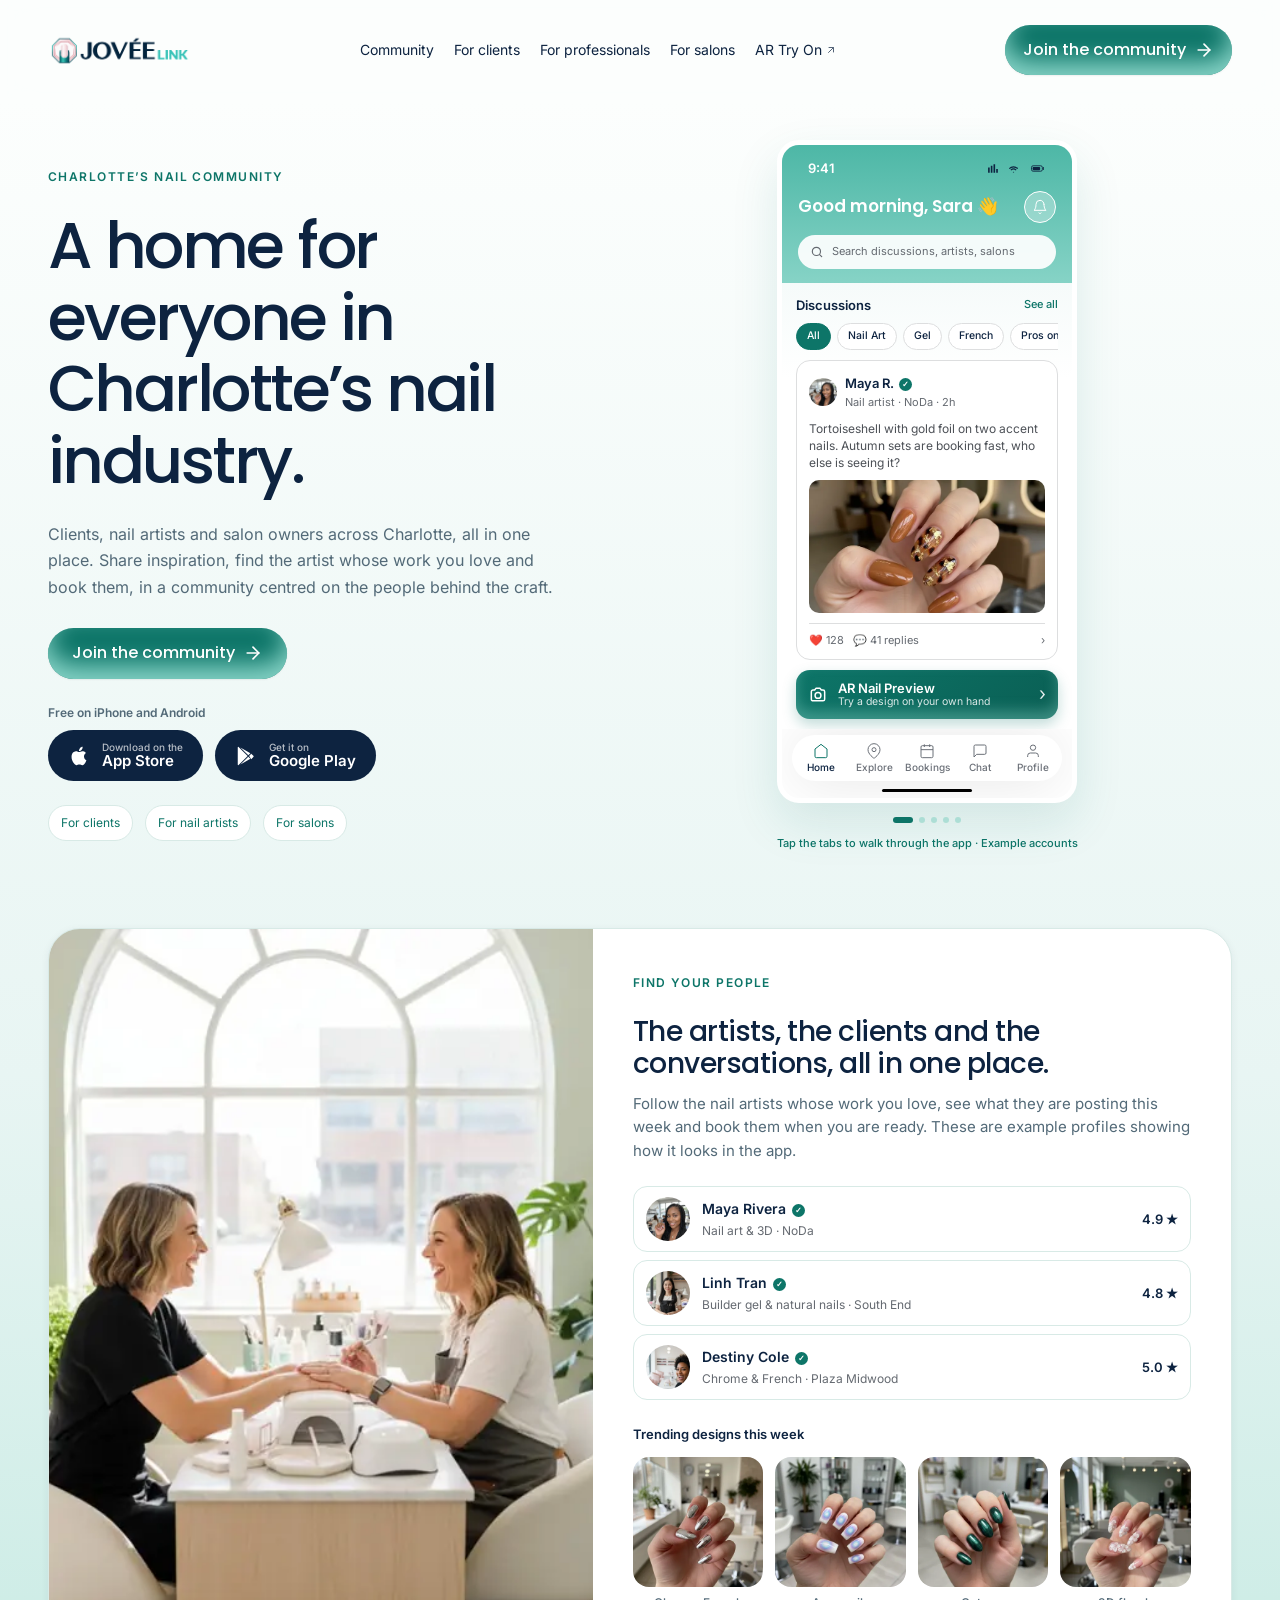
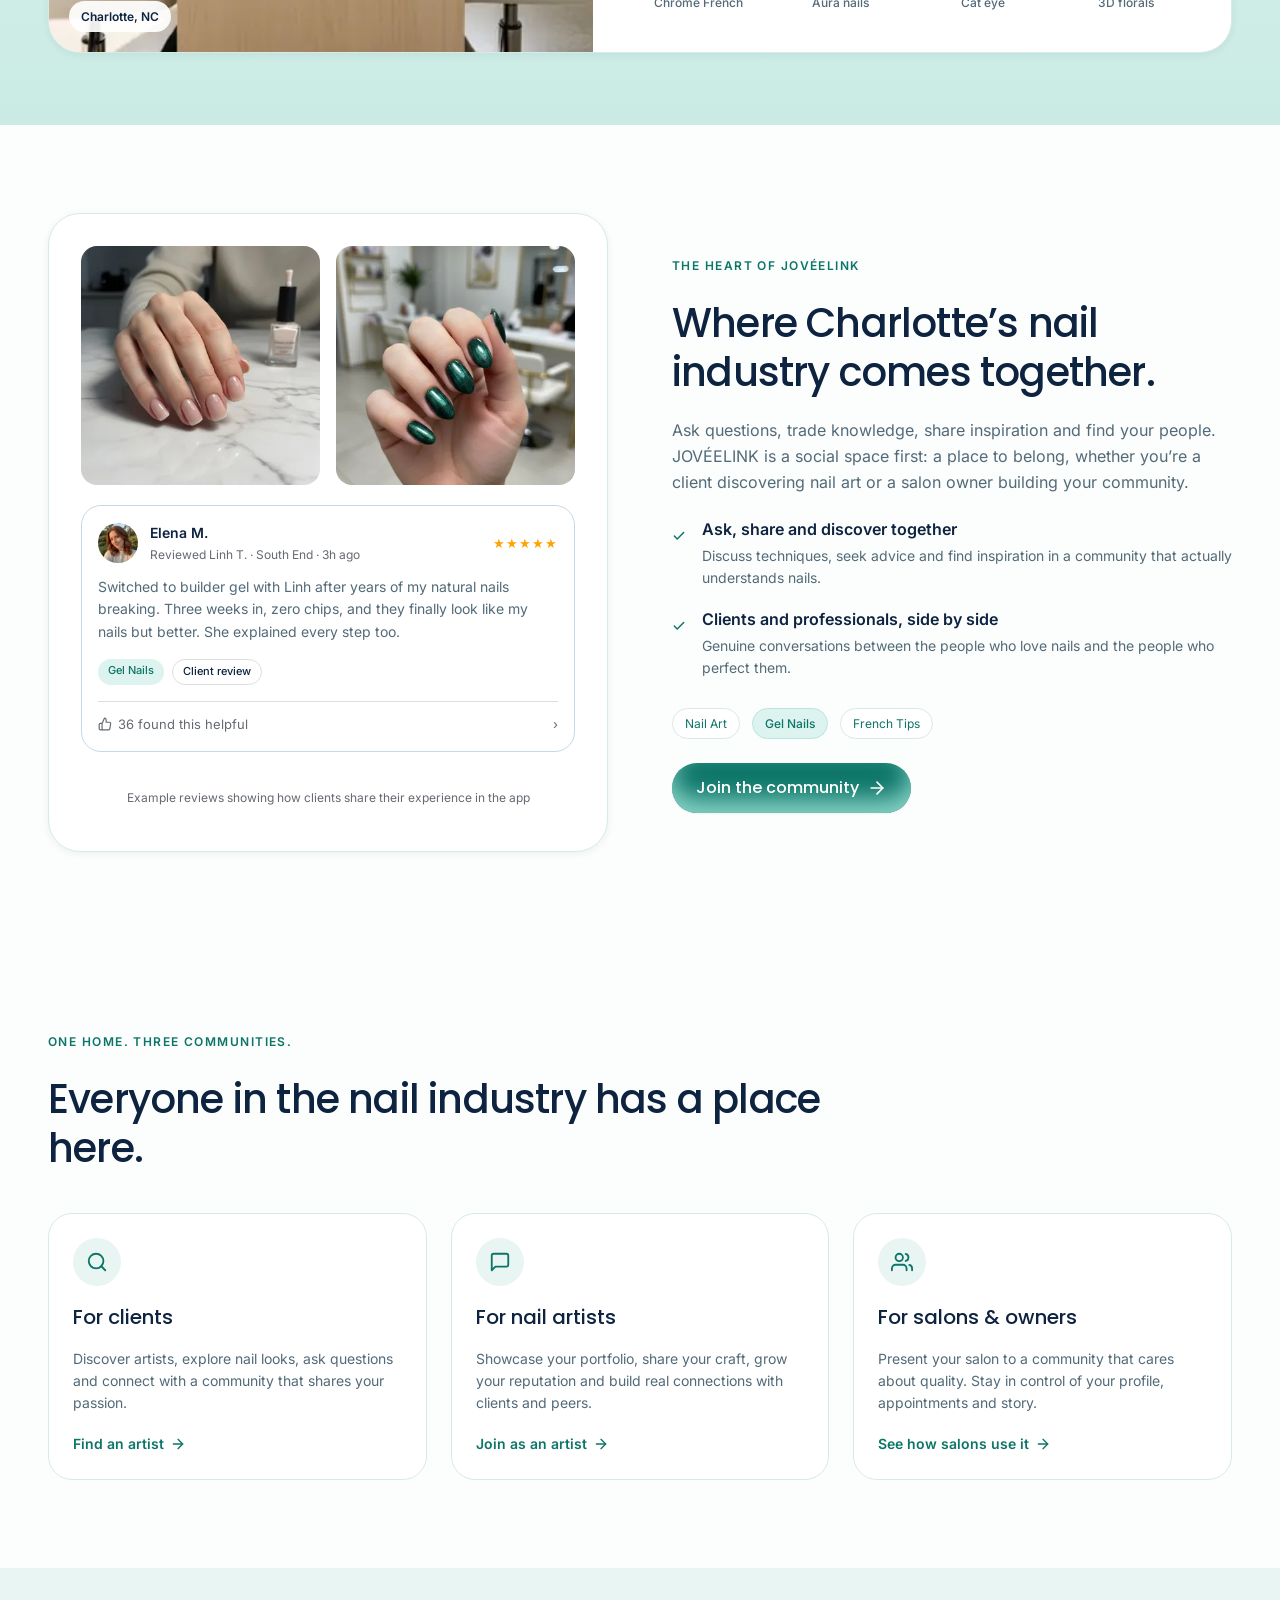
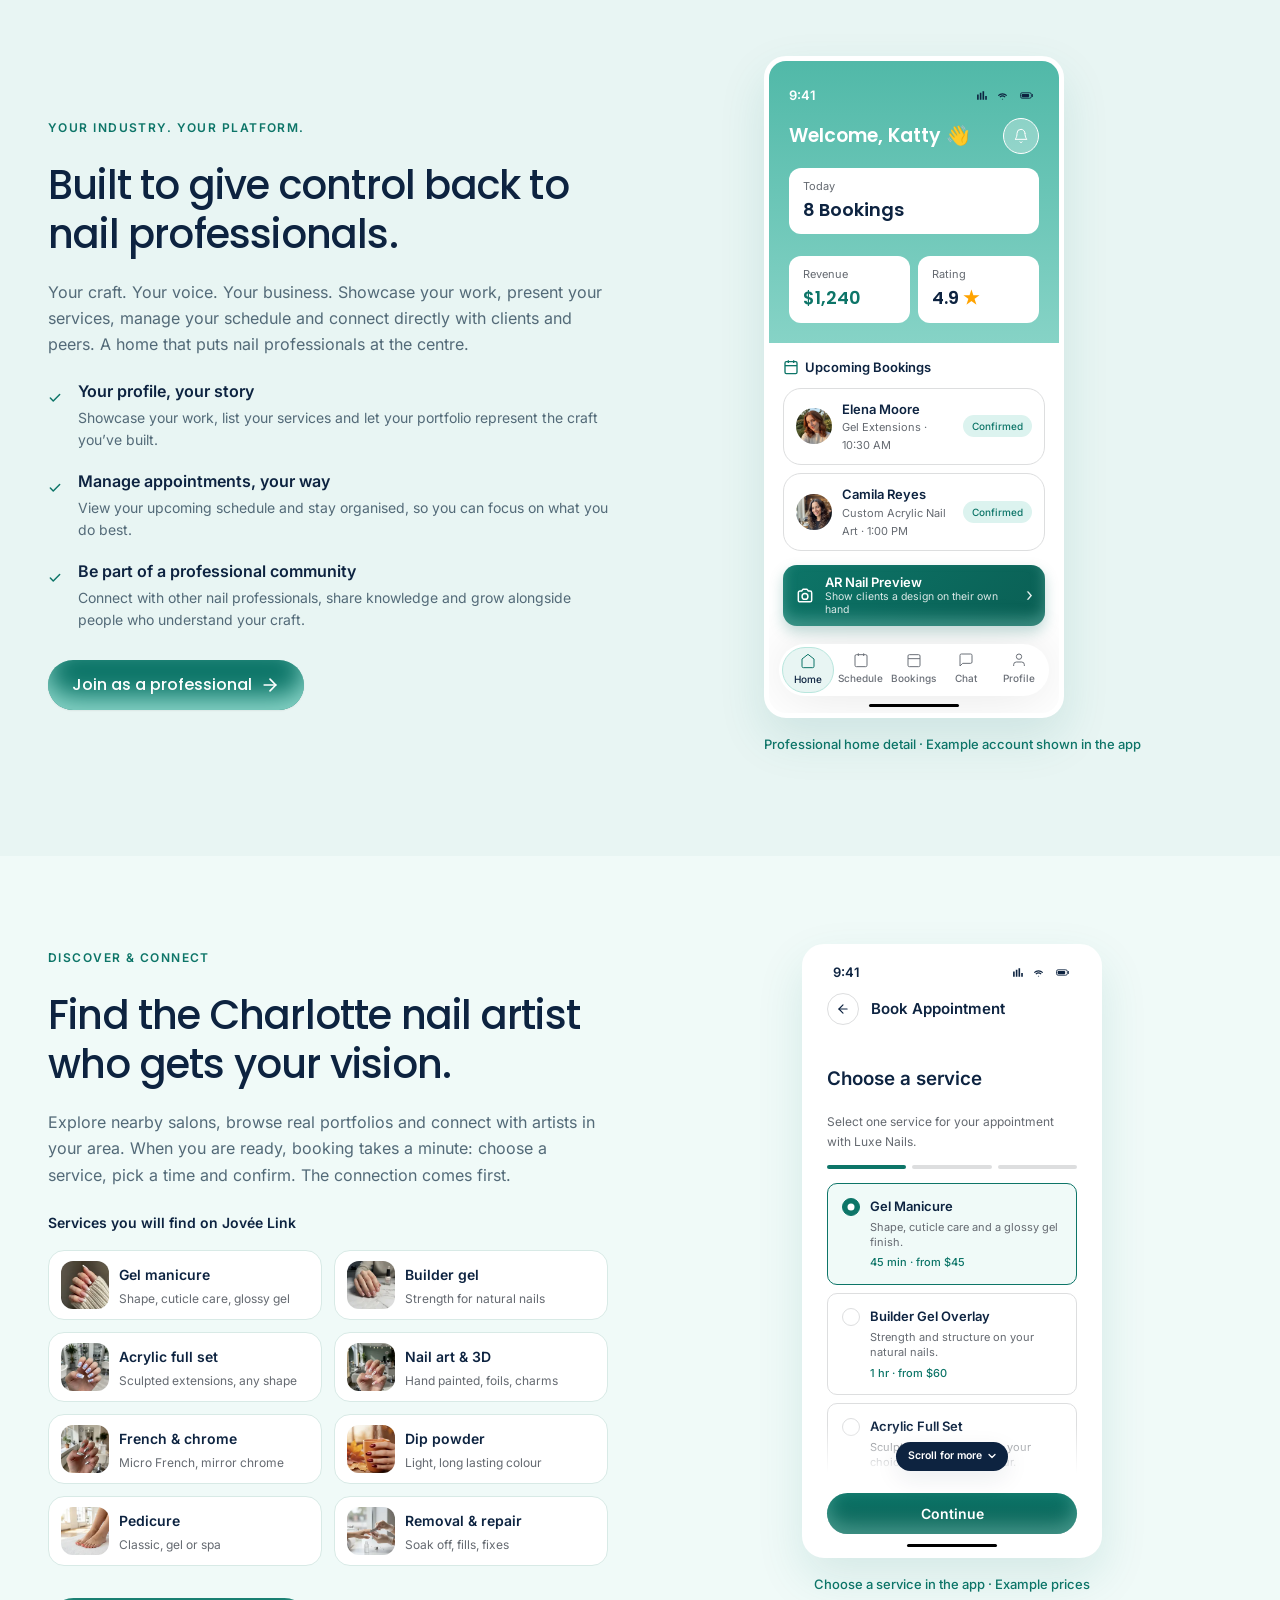
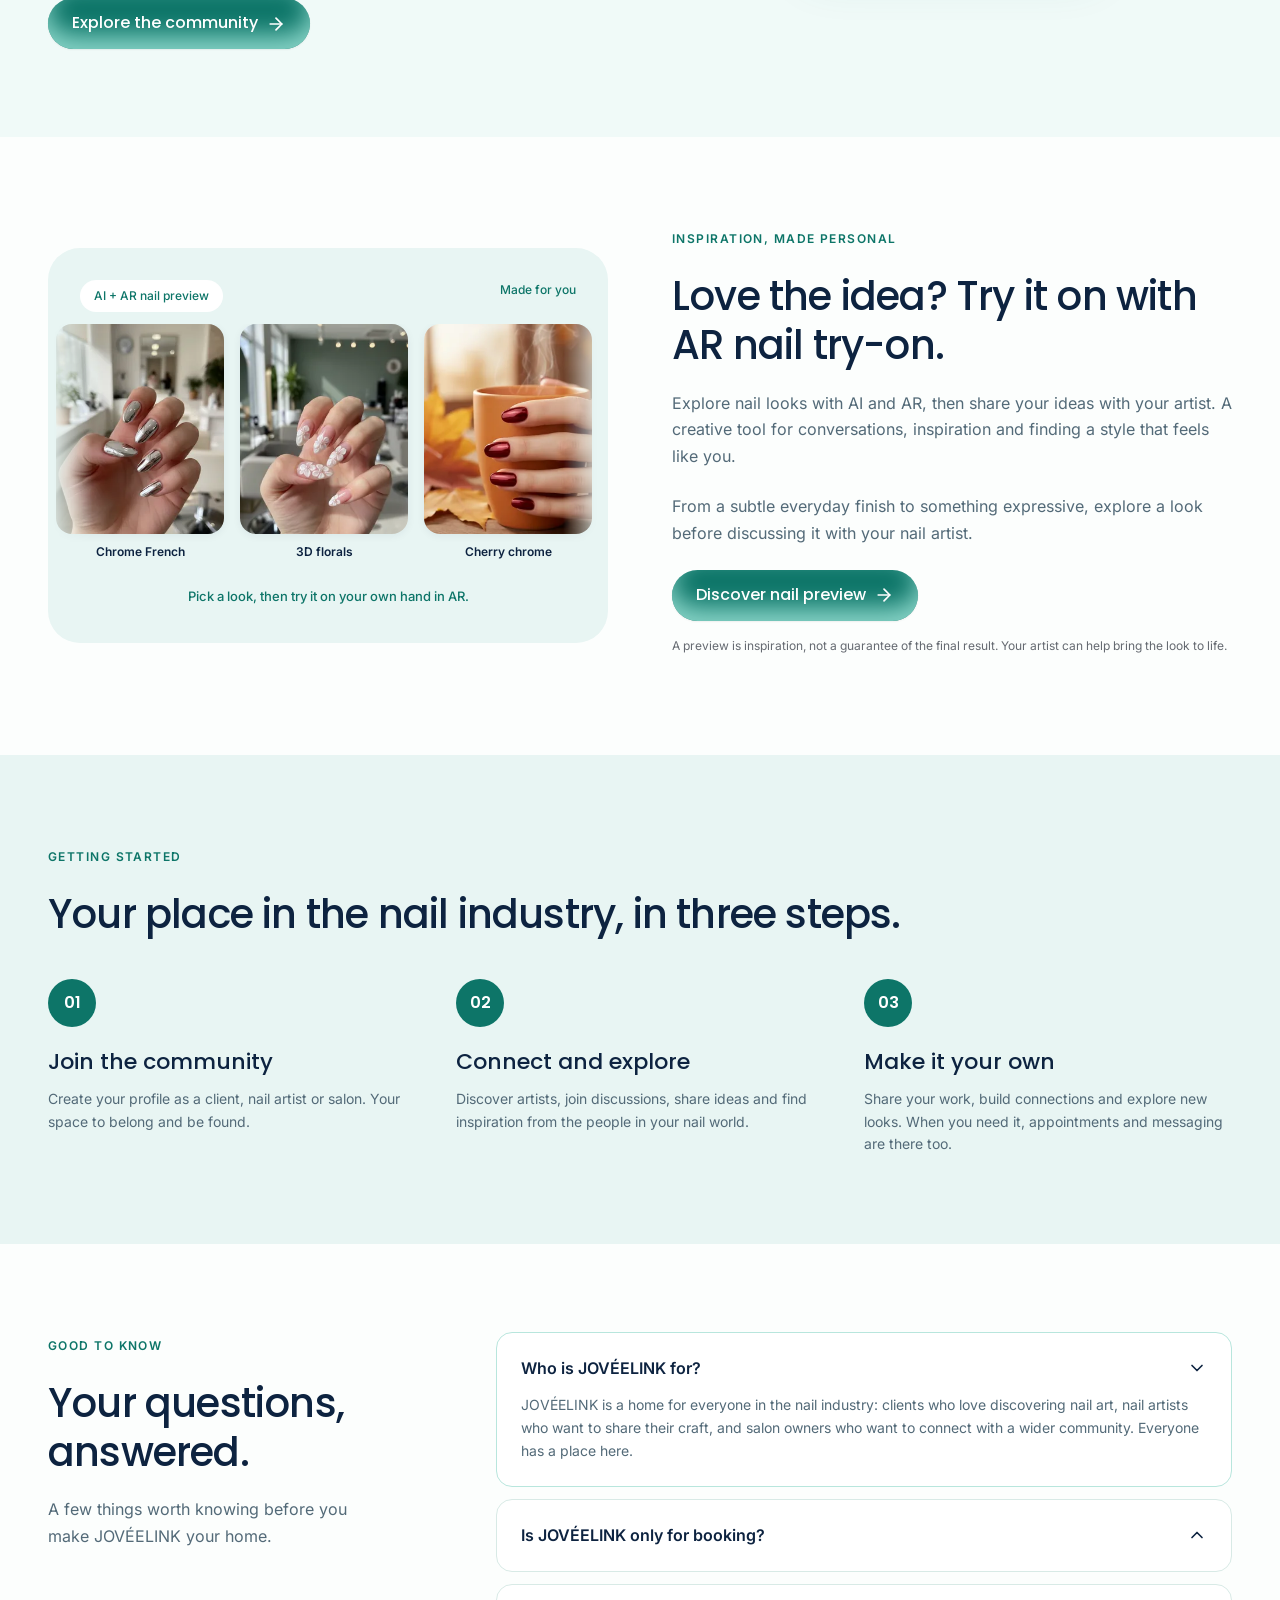
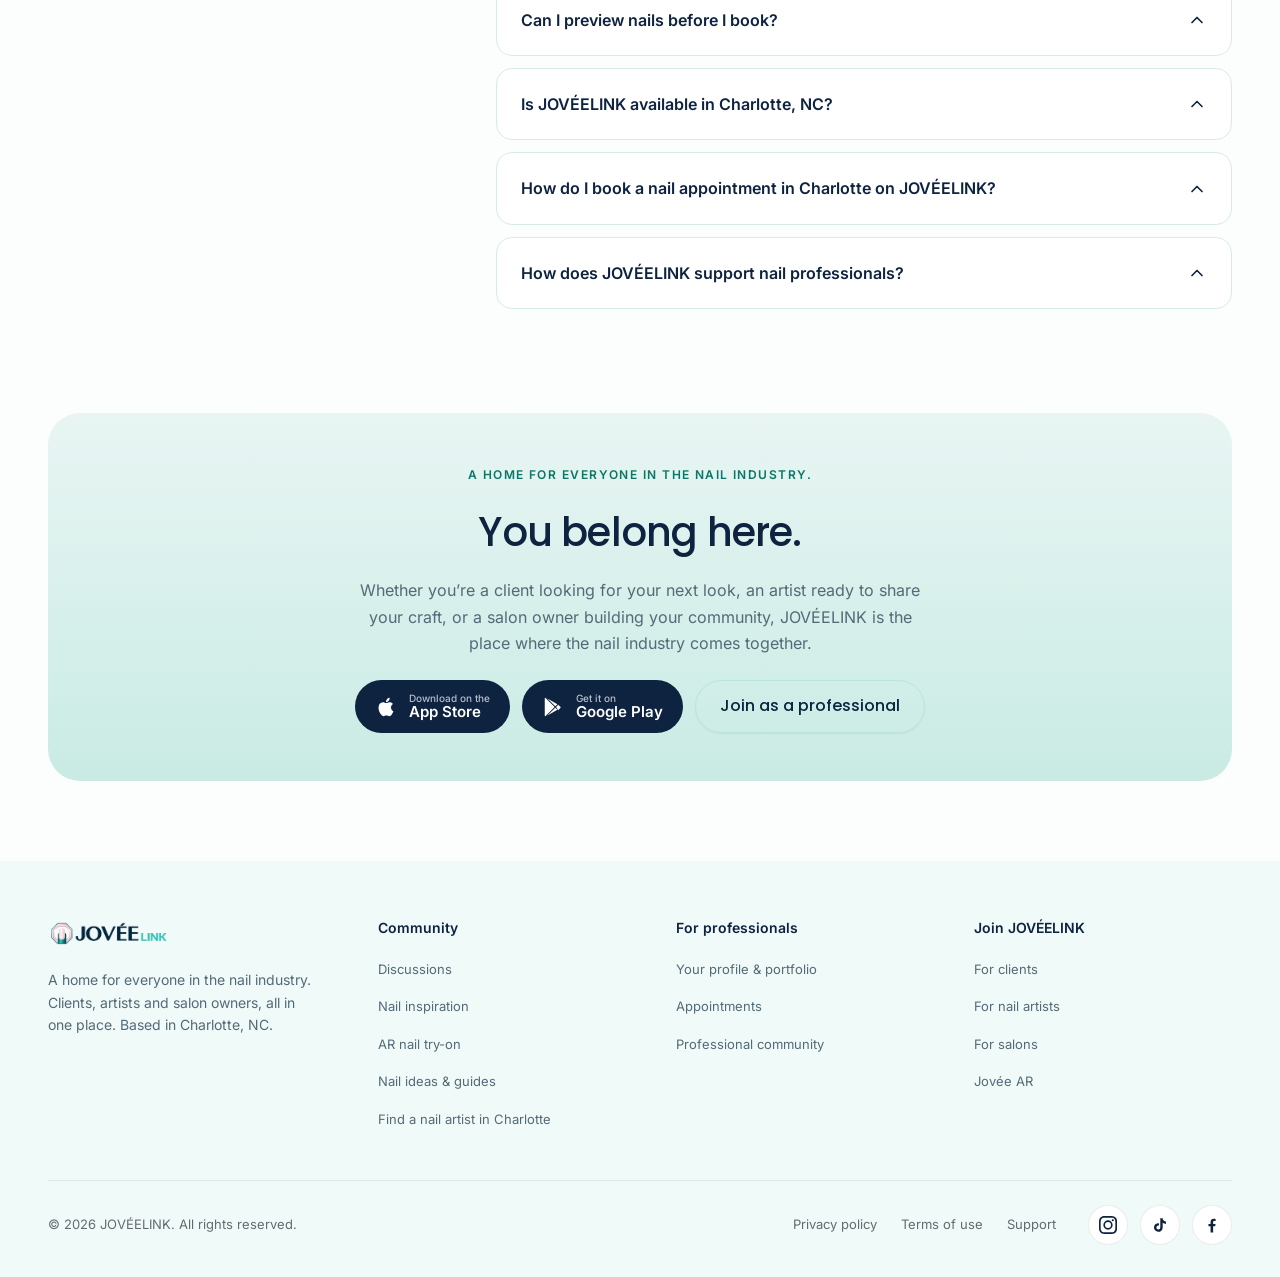
==== commit 5473a822: "Phones and tablets: landscape two-column layout, tap targets, consistent subpages - Landscape tablet" ====
--- a/index.html
+++ b/index.html
@@ -350,6 +350,13 @@
             border-bottom: 1px solid var(--gray-100);
         }
         .mobile-menu .btn-primary { margin-top: var(--sp-4); align-self: flex-start; }
+        .hamburger[aria-expanded="true"] span:nth-child(1) { transform: translateY(7px) rotate(45deg); }
+        .hamburger[aria-expanded="true"] span:nth-child(2) { opacity: 0; }
+        .hamburger[aria-expanded="true"] span:nth-child(3) { transform: translateY(-7px) rotate(-45deg); }
+        .mobile-menu { overflow-y: auto; -webkit-overflow-scrolling: touch; }
+        .mobile-menu a.btn-primary { color: var(--white); border-bottom: 0; justify-content: center; align-self: stretch; font-size: 16px; }
+        .mobile-menu .mobile-menu-ext { display: inline-flex; align-items: center; gap: 6px; }
+        .mobile-menu .mobile-menu-ext svg { width: 16px; height: 16px; opacity: .7; }
 
         /* ==========================================
            SECTIONS – shared
@@ -1364,7 +1371,8 @@
         .tour-steps { display: flex; justify-content: center; gap: 6px; margin-top: 14px; }
         .tour-step { width: 6px; height: 6px; border-radius: 999px; background: var(--teal-200); transition: width 0.3s var(--ease), background 0.3s var(--ease); }
         .tour-step.is-active { width: 20px; background: var(--brand-teal); }
-        .hero-phone-col { flex-direction: column; align-items: center; }
+        .hero-phone-col { flex-direction: column; align-items: center; min-width: 0; }
+        .hero-grid > *, .two-col > *, .people > * { min-width: 0; }
         .hero-phone-col .hero-caption { text-align: center; margin-top: var(--sp-3); }
         .hero-grid { grid-template-columns: 1.15fr 0.85fr; gap: var(--sp-12); align-items: start; }
 
@@ -1700,20 +1708,30 @@
         }
         .nav-links .nav-ext { display: inline-flex; align-items: center; gap: 3px; }
         .nav-links .nav-ext svg { width: 12px; height: 12px; opacity: .7; }
+        /* ---------- Touch: bigger tap targets, readable captions ---------- */
+        @media (pointer: coarse), (max-width: 1100px) {
+            .nav-links a { display: inline-block; padding: 10px 2px; }
+            .footer-col ul { gap: 2px; }
+            .footer-col a, .footer-legal a { display: inline-block; padding: 7px 0; }
+            .footer-legal { gap: 16px; }
+            .hero-caption, .pros-caption, .discovery-caption, .ar-caption { font-size: 12px; }
+            .community-chips .chip, .hero-chips .chip { padding: 10px 14px; }
+            .faq-item summary { padding: 4px 0; }
+        }
         /* ---------- Tablet (Figma 834) ---------- */
         @media (max-width: 1100px) {
             :root { --gutter: 40px; }
             .nav-inner { flex-wrap: wrap; row-gap: 8px; padding: 24px var(--gutter) 8px; min-height: 0; }
             .nav-logo { order: 1; }
             .nav-cta { order: 2; }
-            .nav-links { order: 3; width: 100%; display: flex; gap: 28px; padding-bottom: 8px; }
+            .nav-links { order: 3; width: 100%; display: flex; gap: 20px; padding-bottom: 0; }
             .nav-cta .btn { display: inline-flex; }
             .hamburger { display: none; }
             .hero { padding: 40px 0 72px; }
-            .hero-grid { grid-template-columns: 1fr; gap: 40px; }
+            .hero-grid { grid-template-columns: minmax(0, 1fr); gap: 40px; }
             .hero-phone-col { justify-content: center; }
             .h1 { font-size: 52px; }
-            .two-col { grid-template-columns: 1fr; gap: 40px; }
+            .two-col { grid-template-columns: minmax(0, 1fr); gap: 40px; }
             .two-col > .reveal:first-child { order: 0; }
             .pros-visual, .discovery-visual, .ar-visual { order: 1; }
             .benefit-grid { grid-template-columns: 1fr; gap: 16px; }
@@ -1725,6 +1743,28 @@
             .people { grid-template-columns: 1fr; gap: 0; }
             .people-copy { padding: 40px; }
             .svc-grid { grid-template-columns: 1fr 1fr; }
+        }
+
+        /* ---------- Landscape tablets and small laptops (901 to 1100): keep two columns ---------- */
+        @media (min-width: 901px) and (max-width: 1100px) {
+            .hero-grid { grid-template-columns: minmax(0, 1fr) 320px; gap: 40px; align-items: center; }
+            .h1 { font-size: 46px; }
+            .people { grid-template-columns: 1fr 1.15fr; gap: 0; }
+            .people-img { min-height: 100%; aspect-ratio: auto; }
+            .people-copy { padding: 32px 32px 32px 0; }
+            .people-trends { grid-template-columns: repeat(4, 1fr); }
+            .two-col { grid-template-columns: 1fr 1fr; gap: 40px; align-items: center; }
+            .two-col--discovery { align-items: start; }
+            .pros-visual, .discovery-visual, .ar-visual { order: 0; }
+            .benefit-grid { grid-template-columns: repeat(3, 1fr); gap: 16px; }
+            .benefit-card { padding: 20px; }
+            .how-grid { grid-template-columns: repeat(3, 1fr); gap: 24px; }
+            .faq-two { grid-template-columns: 280px minmax(0, 1fr); gap: 40px; }
+            .footer-grid { grid-template-columns: 1.3fr 1fr 1fr 1fr; gap: 32px 24px; }
+            .footer-brand { grid-column: auto; }
+            .svc-grid { grid-template-columns: 1fr 1fr; }
+            .ar-item { width: 150px; }
+            .ar-item img { width: 150px; height: 188px; }
         }
 
         /* ---------- Mobile (Figma 390) ---------- */
@@ -1951,7 +1991,7 @@
         <a href="/for-clients">For clients</a>
         <a href="/for-artists">For professionals</a>
         <a href="/for-salons">For salons</a>
-        <a href="https://www.joveear.ai/try-on" target="_blank" rel="noopener noreferrer" data-tt-track="nav_ar_tryon">AR Try On</a>
+        <a href="https://www.joveear.ai/try-on" target="_blank" rel="noopener noreferrer" data-tt-track="nav_ar_tryon" class="mobile-menu-ext">AR Try On<svg viewBox="0 0 24 24" fill="none" stroke="currentColor" stroke-width="2" stroke-linecap="round" stroke-linejoin="round" aria-hidden="true"><path d="M7 17L17 7"/><path d="M8 7h9v9"/></svg></a>
         <a href="#belong" class="btn btn-primary">Join the community
             <svg viewBox="0 0 24 24" fill="none" stroke="currentColor" stroke-width="2" stroke-linecap="round" stroke-linejoin="round"><line x1="5" y1="12" x2="19" y2="12"/><polyline points="12 5 19 12 12 19"/></svg>
         </a>
@@ -2258,8 +2298,8 @@
             <div class="two-col">
                 <div class="community-left reveal" id="community-preview" role="tabpanel" aria-live="polite">
                     <div class="community-photos">
-                        <img src="assets/v2/img/nails-builder-gel.webp" alt="Sheer milky builder gel manicure" width="640" height="640" data-cp="img1" width="900" height="900" loading="lazy">
-                        <img src="assets/v2/img/nails-cat-eye.webp" alt="Emerald green cat eye gel nails" width="640" height="640" data-cp="img2" width="900" height="900" loading="lazy">
+                        <img src="assets/v2/img/nails-builder-gel.webp" srcset="assets/v2/img/nails-builder-gel-360.webp 360w, assets/v2/img/nails-builder-gel.webp 640w" sizes="(max-width: 900px) 44vw, 262px" alt="Sheer milky builder gel manicure" data-cp="img1" width="640" height="640" loading="lazy">
+                        <img src="assets/v2/img/nails-cat-eye.webp" srcset="assets/v2/img/nails-cat-eye-360.webp 360w, assets/v2/img/nails-cat-eye.webp 640w" sizes="(max-width: 900px) 44vw, 262px" alt="Emerald green cat eye gel nails" data-cp="img2" width="640" height="640" loading="lazy">
                     </div>
                     <div class="community-post">
                         <div class="community-post-head">
@@ -2504,14 +2544,14 @@
                     <p class="lede lede--tight">Explore nearby salons, browse real portfolios and connect with artists in your area. When you are ready, booking takes a minute: choose a service, pick a time and confirm. The connection comes first.</p>
                     <div class="svc-head">Services you will find on Jov&eacute;e Link</div>
                     <ul class="svc-grid" aria-label="Services offered by artists and salons">
-                        <li><span class="svc-ico"><img src="assets/v2/img/nails-baby-boomer-160.webp" alt="Glossy gel manicure" width="160" height="160" loading="lazy"></span><strong>Gel manicure</strong><small>Shape, cuticle care, glossy gel</small></li>
-                        <li><span class="svc-ico"><img src="assets/v2/img/nails-builder-gel-160.webp" alt="Builder gel overlay" width="160" height="160" loading="lazy"></span><strong>Builder gel</strong><small>Strength for natural nails</small></li>
-                        <li><span class="svc-ico"><img src="assets/v2/img/nails-aura-160.webp" alt="Long square acrylic set" width="160" height="160" loading="lazy"></span><strong>Acrylic full set</strong><small>Sculpted extensions, any shape</small></li>
-                        <li><span class="svc-ico"><img src="assets/v2/img/nails-3d-floral-160.webp" alt="3D floral nail art" width="160" height="160" loading="lazy"></span><strong>Nail art &amp; 3D</strong><small>Hand painted, foils, charms</small></li>
-                        <li><span class="svc-ico"><img src="assets/v2/img/nails-chrome-french-160.webp" alt="Chrome French tips" width="160" height="160" loading="lazy"></span><strong>French &amp; chrome</strong><small>Micro French, mirror chrome</small></li>
-                        <li><span class="svc-ico"><img src="assets/v2/img/nails-cherry-chrome-160.webp" alt="Deep red dip-style colour" width="160" height="160" loading="lazy"></span><strong>Dip powder</strong><small>Light, long lasting colour</small></li>
-                        <li><span class="svc-ico"><img src="assets/v2/img/svc-pedicure.webp" alt="Fresh pedicure" width="160" height="160" loading="lazy"></span><strong>Pedicure</strong><small>Classic, gel or spa</small></li>
-                        <li><span class="svc-ico"><img src="assets/v2/img/svc-repair.webp" alt="Nail tidy and repair" width="160" height="160" loading="lazy"></span><strong>Removal &amp; repair</strong><small>Soak off, fills, fixes</small></li>
+                        <li><span class="svc-ico"><img src="assets/v2/img/nails-baby-boomer-160.webp" alt="Glossy gel manicure" width="160" height="160"></span><strong>Gel manicure</strong><small>Shape, cuticle care, glossy gel</small></li>
+                        <li><span class="svc-ico"><img src="assets/v2/img/nails-builder-gel-160.webp" alt="Builder gel overlay" width="160" height="160"></span><strong>Builder gel</strong><small>Strength for natural nails</small></li>
+                        <li><span class="svc-ico"><img src="assets/v2/img/nails-aura-160.webp" alt="Long square acrylic set" width="160" height="160"></span><strong>Acrylic full set</strong><small>Sculpted extensions, any shape</small></li>
+                        <li><span class="svc-ico"><img src="assets/v2/img/nails-3d-floral-160.webp" alt="3D floral nail art" width="160" height="160"></span><strong>Nail art &amp; 3D</strong><small>Hand painted, foils, charms</small></li>
+                        <li><span class="svc-ico"><img src="assets/v2/img/nails-chrome-french-160.webp" alt="Chrome French tips" width="160" height="160"></span><strong>French &amp; chrome</strong><small>Micro French, mirror chrome</small></li>
+                        <li><span class="svc-ico"><img src="assets/v2/img/nails-cherry-chrome-160.webp" alt="Deep red dip-style colour" width="160" height="160"></span><strong>Dip powder</strong><small>Light, long lasting colour</small></li>
+                        <li><span class="svc-ico"><img src="assets/v2/img/svc-pedicure.webp" alt="Fresh pedicure" width="160" height="160"></span><strong>Pedicure</strong><small>Classic, gel or spa</small></li>
+                        <li><span class="svc-ico"><img src="assets/v2/img/svc-repair.webp" alt="Nail tidy and repair" width="160" height="160"></span><strong>Removal &amp; repair</strong><small>Soak off, fills, fixes</small></li>
                     </ul>
                     <a href="#community" class="btn btn-primary" data-tt-track="discovery_explore">
                         Explore the community
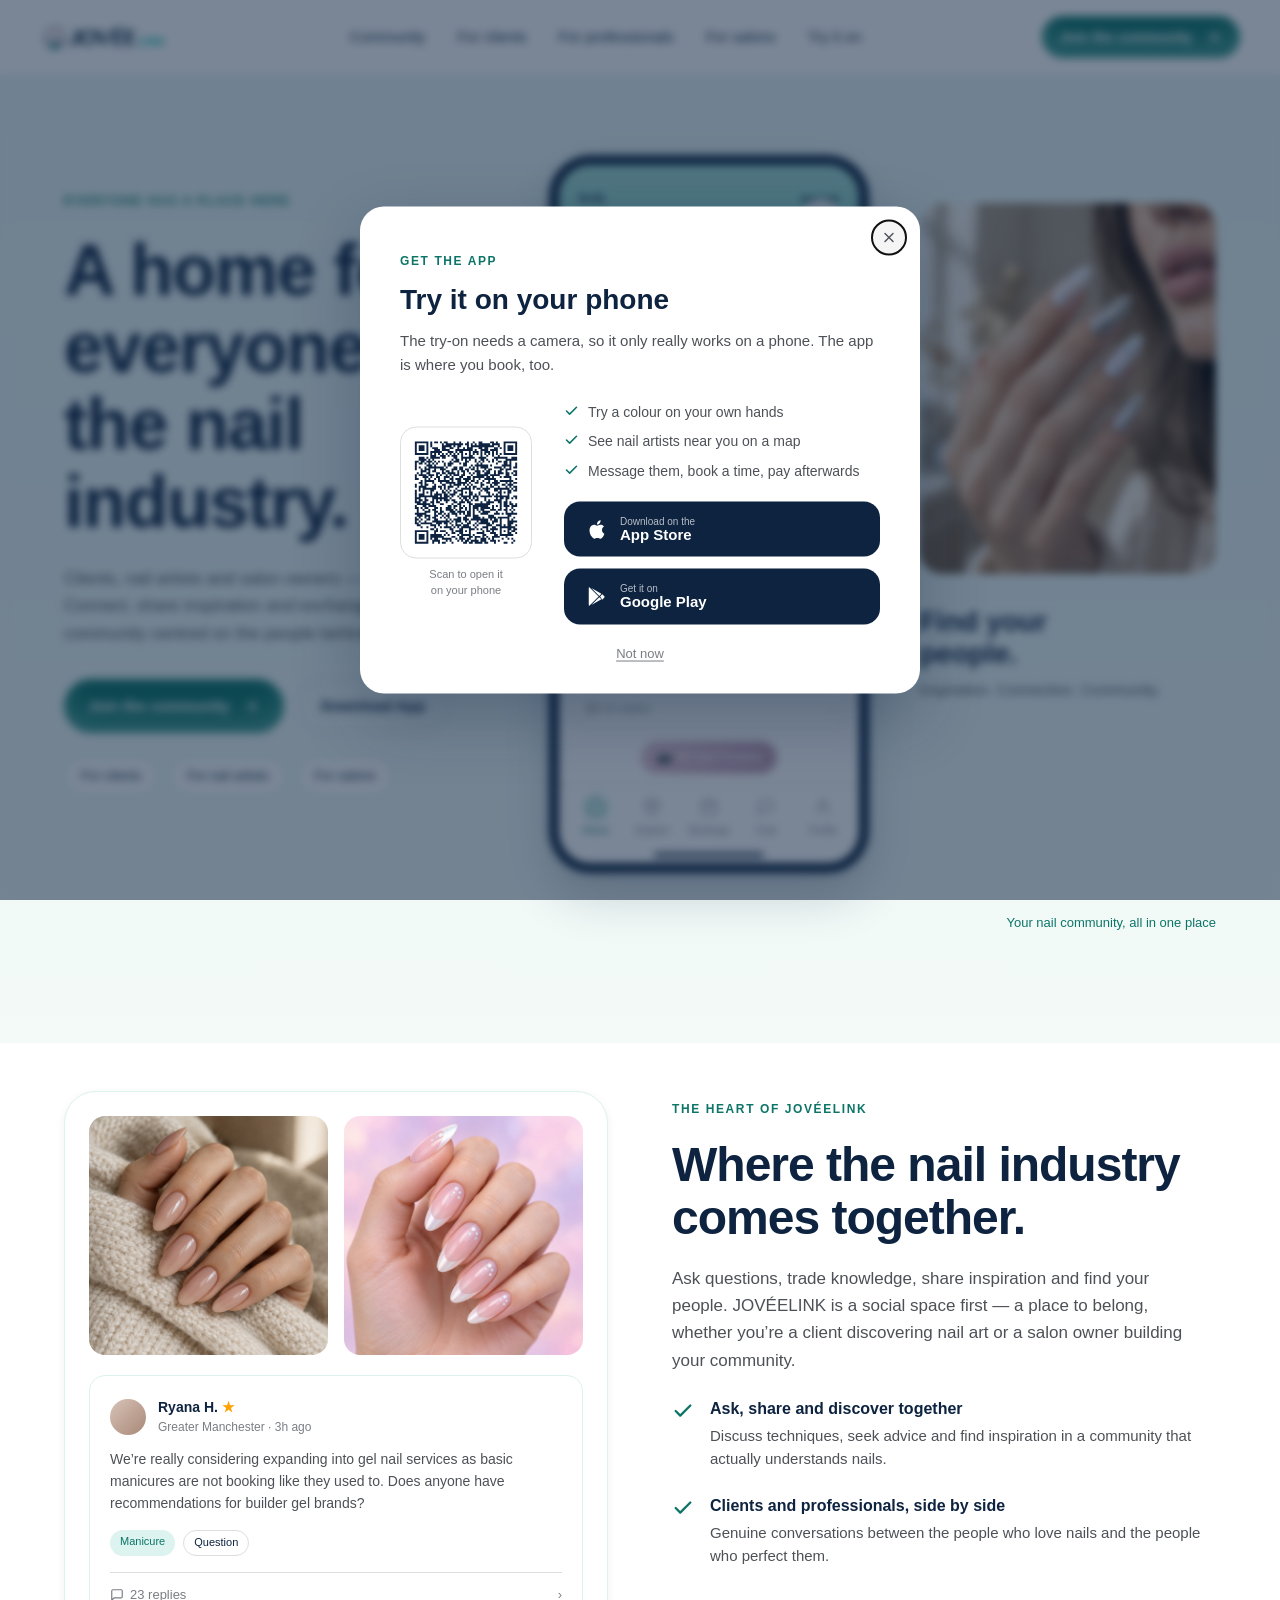
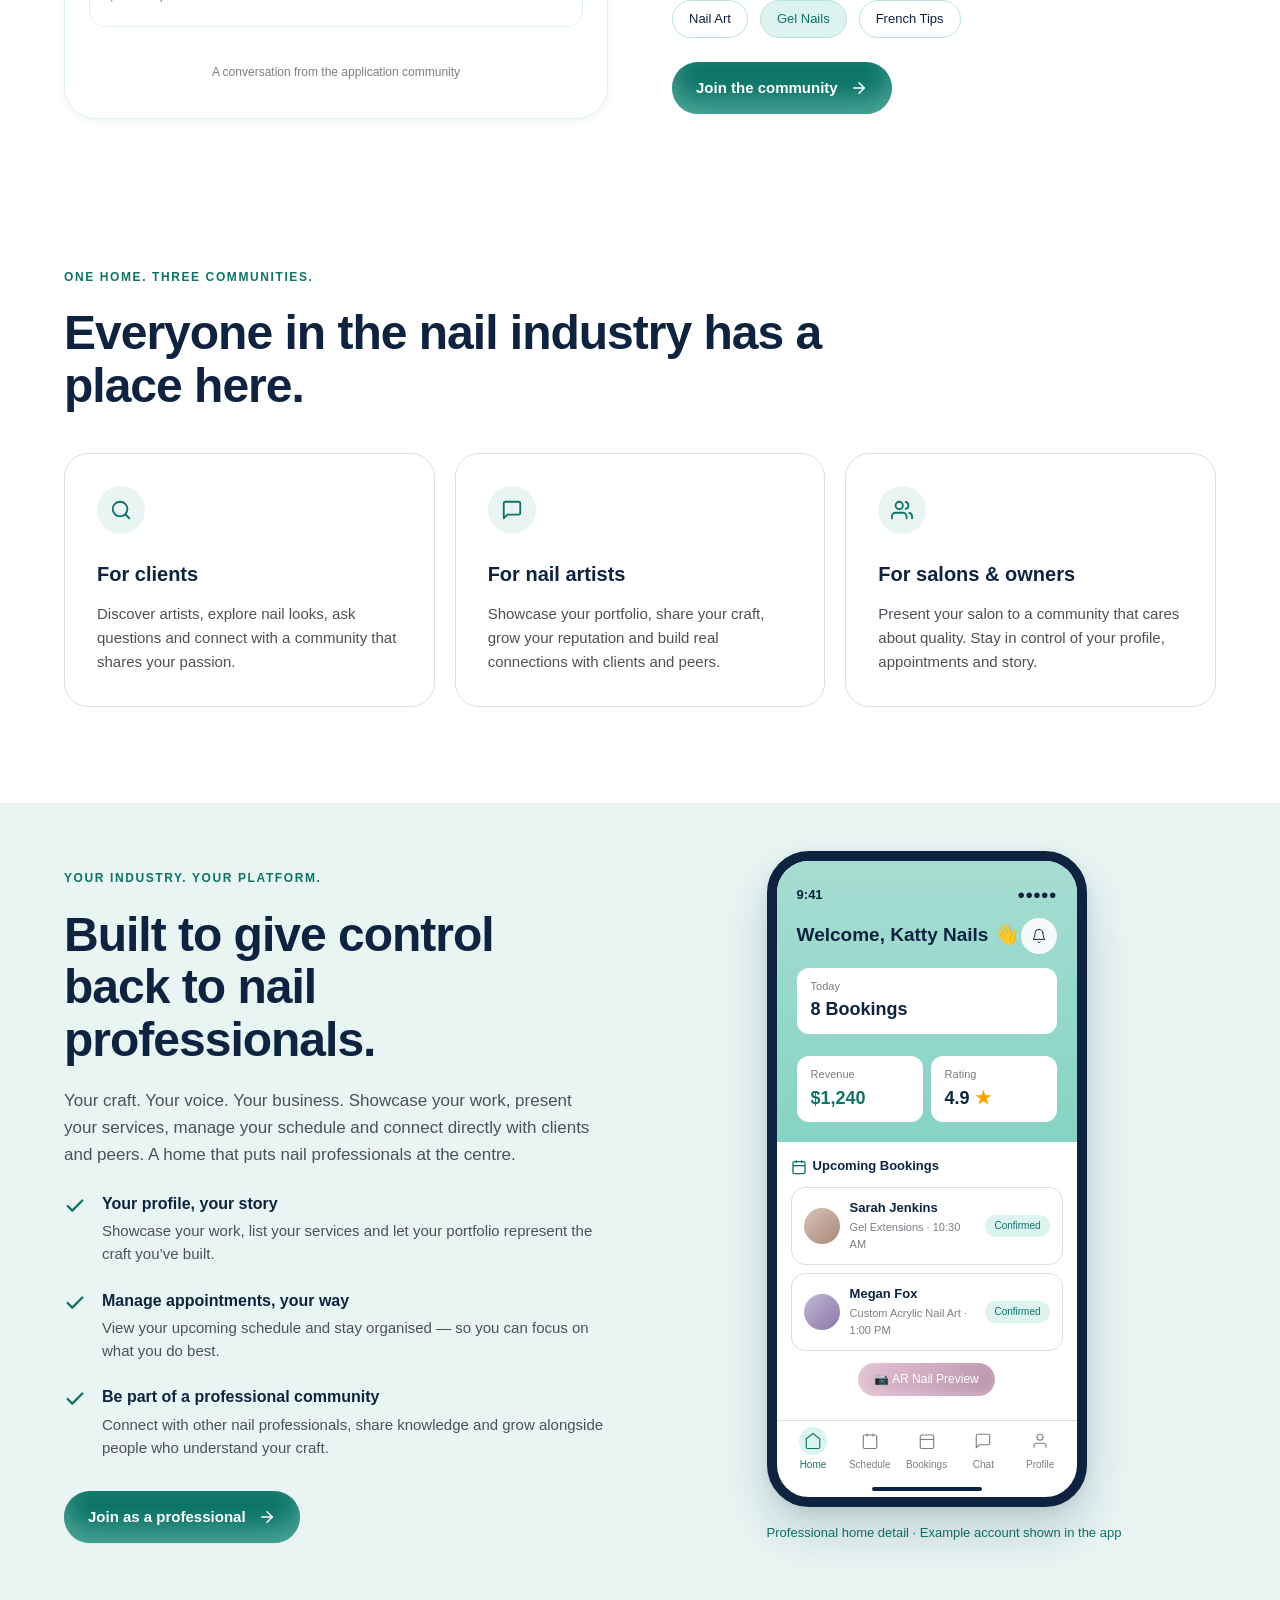
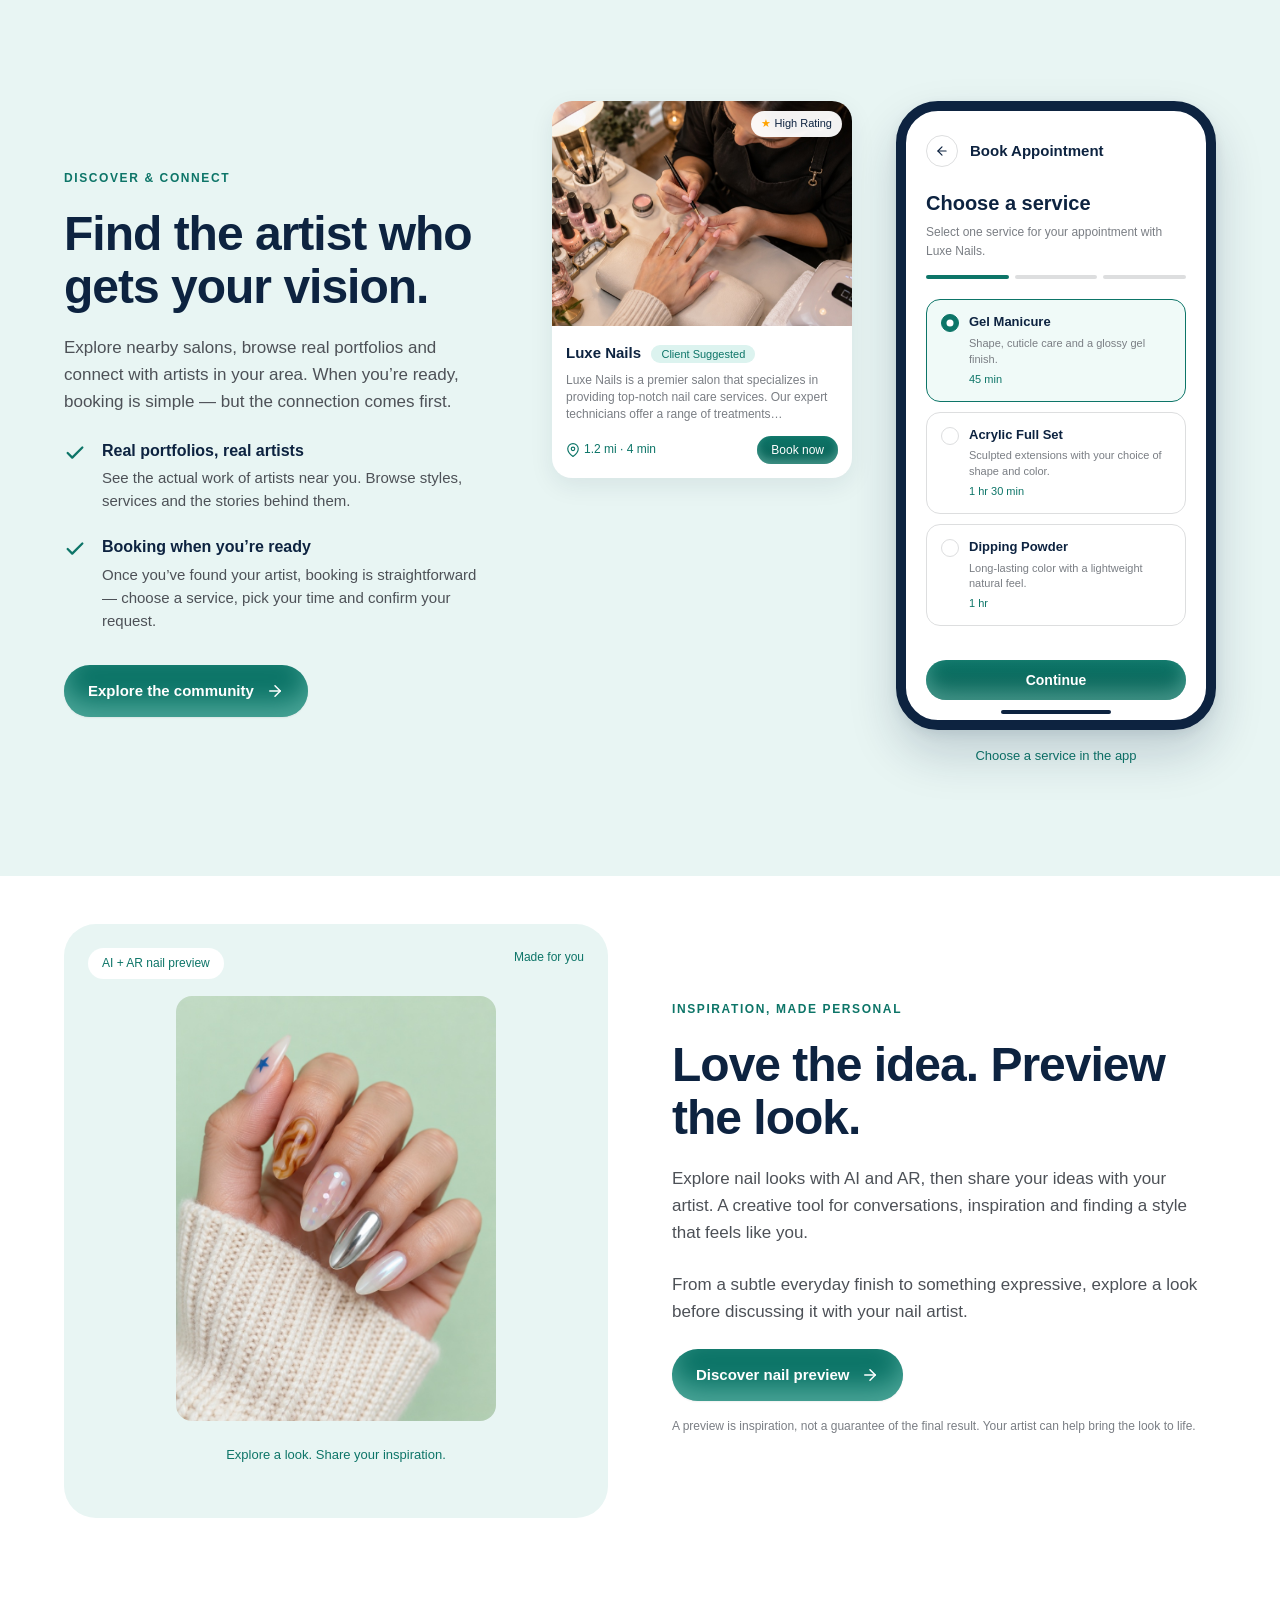
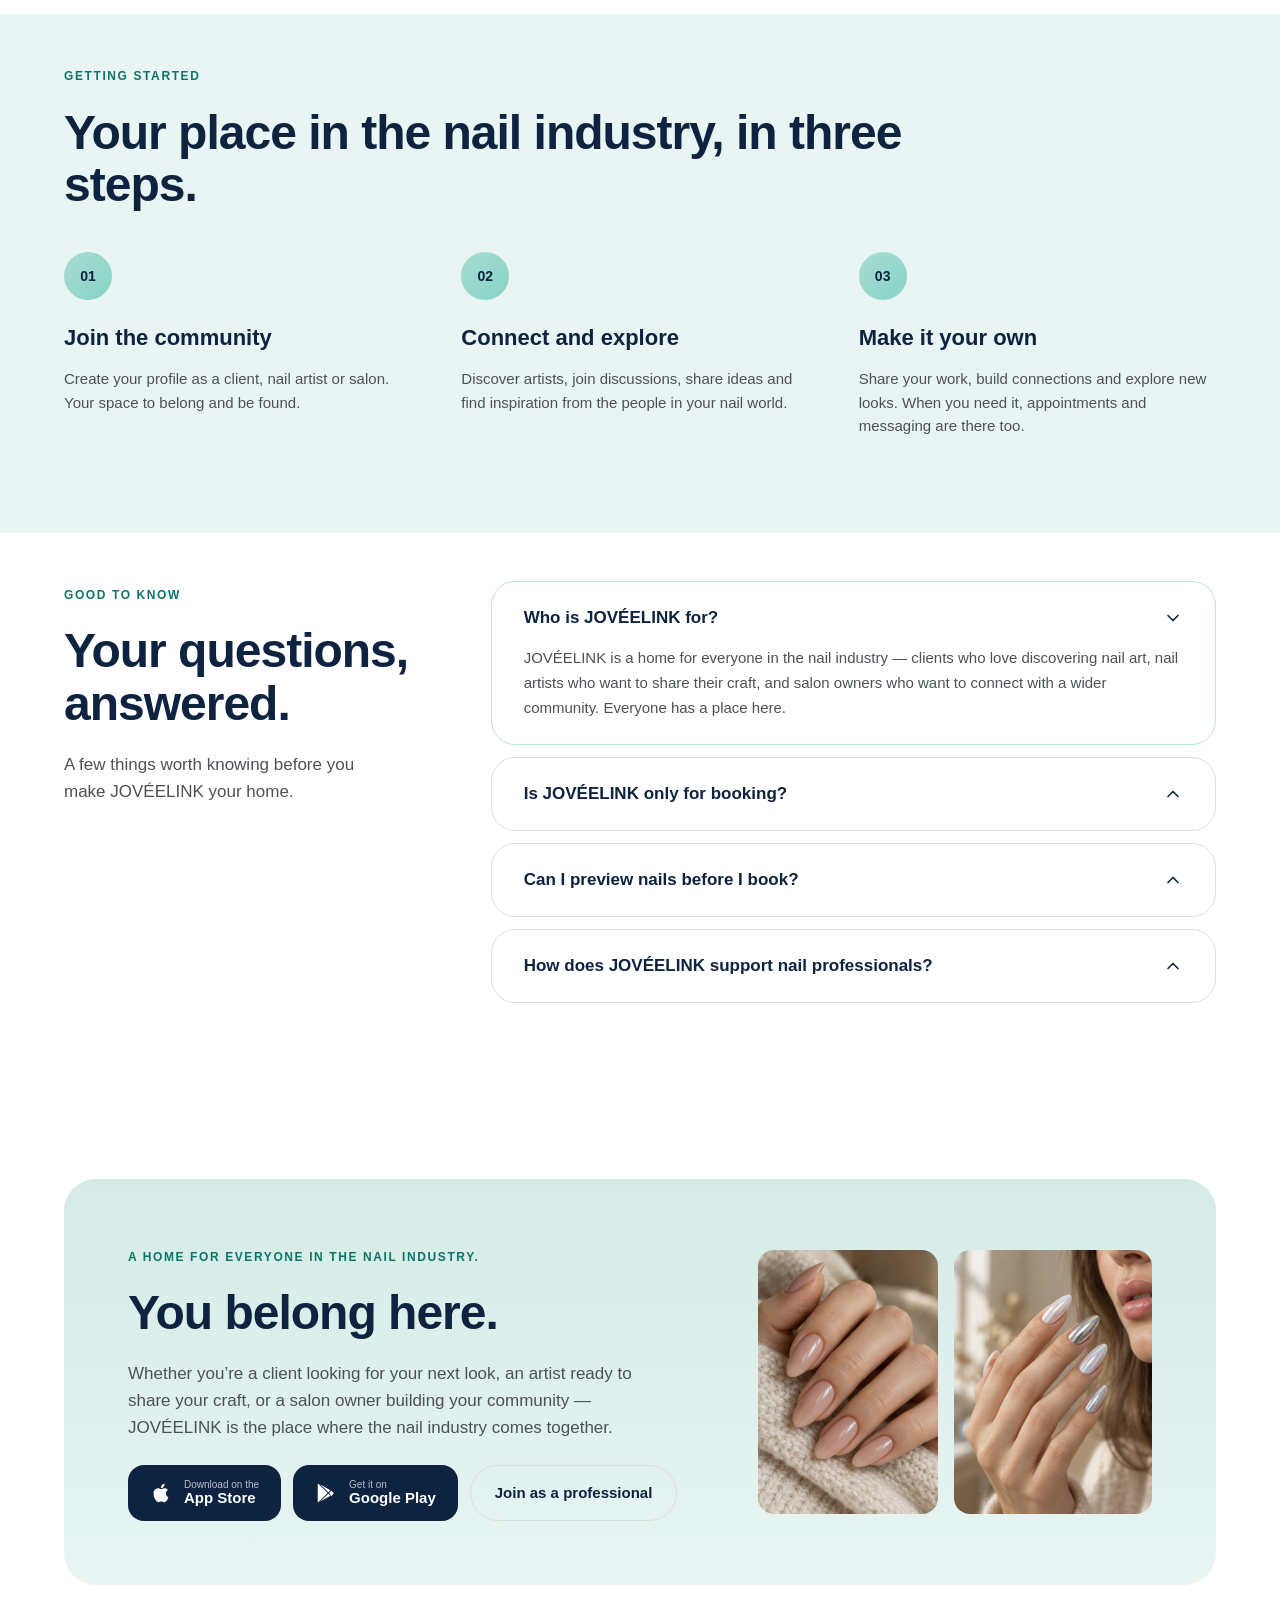
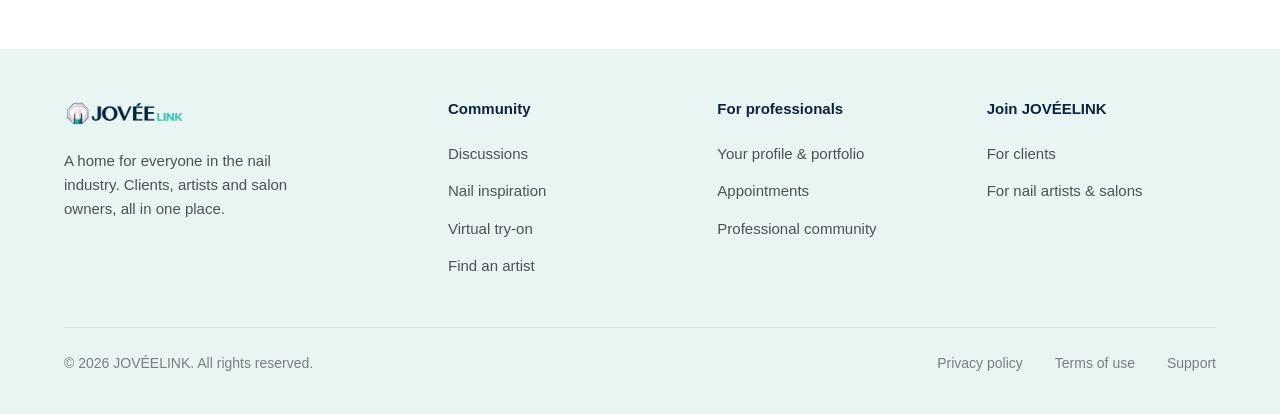
==== commit 32bee0be: "fix(spacing): stop adjacent sections doubling their padding `section { padding: var(--sp-24) 0 }` pu" ====
--- a/index.html
+++ b/index.html
@@ -1,48 +1,23 @@
 <!DOCTYPE html>
-<html lang="en-US">
+<html lang="en">
 <head>
-    <meta charset="UTF-8">
-    <meta name="viewport" content="width=device-width, initial-scale=1.0, viewport-fit=cover">
     <!-- Google tag (gtag.js) -->
     <script async src="https://www.googletagmanager.com/gtag/js?id=G-ERKQ239G6V"></script>
     <script>
       window.dataLayer = window.dataLayer || [];
       function gtag(){dataLayer.push(arguments);}
       gtag('js', new Date());
-      if (/(^|\.)joveelink\.com$/.test(location.hostname)) {
-        gtag('config', 'G-ERKQ239G6V', { linker: { domains: ['joveelink.com', 'joveear.ai'] } });
-      }
+      gtag('config', 'G-ERKQ239G6V');
     </script>
-    <title>Jovée Link: Charlotte's Nail Community | Find & Book Nail Artists</title>
-    <meta name="description" content="Charlotte's nail community. Find nail artists near you, see their real work and prices, book your nail appointment and try designs on your own hand with AR. Free app.">
-    <link rel="canonical" href="https://www.joveelink.com/">
-    <meta property="og:type" content="website">
-    <meta property="og:site_name" content="Jovée Link">
-    <meta property="og:url" content="https://www.joveelink.com/">
-    <meta property="og:title" content="Jovée Link: Charlotte&#x27;s Nail Community | Find &amp; Book Nail Artists">
-    <meta property="og:description" content="Charlotte's nail community. Find nail artists near you, see their real work and prices, book your nail appointment and try designs on your own hand with AR. Free app.">
-    <meta property="og:locale" content="en_US">
-    <meta property="og:image" content="https://www.joveelink.com/assets/og-home.jpg">
-    <meta property="og:image:width" content="1200">
-    <meta property="og:image:height" content="630">
-    <meta property="og:image:alt" content="A nail artist and her client at the manicure table in a bright Charlotte salon">
-    <meta name="twitter:image" content="https://www.joveelink.com/assets/og-home.jpg">
-    <meta name="twitter:card" content="summary_large_image">
-    <meta name="twitter:title" content="Jovée Link: Charlotte&#x27;s Nail Community | Find &amp; Book Nail Artists">
-    <meta name="twitter:description" content="Charlotte's nail community. Find nail artists near you, see their real work and prices, book your nail appointment and try designs on your own hand with AR. Free app.">
-    <link rel="icon" type="image/png" sizes="32x32" href="/assets/favicon-32.png">
-    <link rel="icon" type="image/png" sizes="192x192" href="/assets/favicon-192.png">
-    <link rel="apple-touch-icon" sizes="180x180" href="/assets/apple-touch-icon.png">
-    <meta name="theme-color" content="#0d7568">
-    <link rel="preload" href="/assets/fonts/poppins-latin-500-normal.woff2" as="font" type="font/woff2" crossorigin>
-    <link rel="preload" href="/assets/fonts/inter-latin-400-normal.woff2" as="font" type="font/woff2" crossorigin>
+    <meta charset="UTF-8">
+    <meta name="viewport" content="width=device-width, initial-scale=1.0, viewport-fit=cover">
+    <title>Jovée Link — A home for everyone in the nail industry</title>
+    <meta name="description" content="Jovée Link is where clients, nail artists and salon owners connect — share inspiration, discover artists, book appointments and belong to a community built around the craft.">
+    <link rel="icon" type="image/png" href="assets/logo-icon.png">
+    <link rel="preconnect" href="https://fonts.googleapis.com">
+    <link rel="preconnect" href="https://fonts.gstatic.com" crossorigin>
+    <link href="https://fonts.googleapis.com/css2?family=Poppins:wght@400;500;600;700&family=Inter:wght@400;500;600;700&display=swap" rel="stylesheet">
     <style>
-@font-face { font-family: 'Poppins'; font-style: normal; font-weight: 400; font-display: swap; src: url(/assets/fonts/poppins-latin-400-normal.woff2) format('woff2'); unicode-range: U+0000-00FF, U+0131, U+0152-0153, U+02BB-02BC, U+02C6, U+02DA, U+02DC, U+0304, U+0308, U+0329, U+2000-206F, U+20AC, U+2122, U+2191, U+2193, U+2212, U+2215, U+FEFF, U+FFFD; }
-@font-face { font-family: 'Poppins'; font-style: normal; font-weight: 500; font-display: swap; src: url(/assets/fonts/poppins-latin-500-normal.woff2) format('woff2'); unicode-range: U+0000-00FF, U+0131, U+0152-0153, U+02BB-02BC, U+02C6, U+02DA, U+02DC, U+0304, U+0308, U+0329, U+2000-206F, U+20AC, U+2122, U+2191, U+2193, U+2212, U+2215, U+FEFF, U+FFFD; }
-@font-face { font-family: 'Poppins'; font-style: normal; font-weight: 600; font-display: swap; src: url(/assets/fonts/poppins-latin-600-normal.woff2) format('woff2'); unicode-range: U+0000-00FF, U+0131, U+0152-0153, U+02BB-02BC, U+02C6, U+02DA, U+02DC, U+0304, U+0308, U+0329, U+2000-206F, U+20AC, U+2122, U+2191, U+2193, U+2212, U+2215, U+FEFF, U+FFFD; }
-@font-face { font-family: 'Inter'; font-style: normal; font-weight: 400; font-display: swap; src: url(/assets/fonts/inter-latin-400-normal.woff2) format('woff2'); unicode-range: U+0000-00FF, U+0131, U+0152-0153, U+02BB-02BC, U+02C6, U+02DA, U+02DC, U+0304, U+0308, U+0329, U+2000-206F, U+20AC, U+2122, U+2191, U+2193, U+2212, U+2215, U+FEFF, U+FFFD; }
-@font-face { font-family: 'Inter'; font-style: normal; font-weight: 500; font-display: swap; src: url(/assets/fonts/inter-latin-500-normal.woff2) format('woff2'); unicode-range: U+0000-00FF, U+0131, U+0152-0153, U+02BB-02BC, U+02C6, U+02DA, U+02DC, U+0304, U+0308, U+0329, U+2000-206F, U+20AC, U+2122, U+2191, U+2193, U+2212, U+2215, U+FEFF, U+FFFD; }
-@font-face { font-family: 'Inter'; font-style: normal; font-weight: 600; font-display: swap; src: url(/assets/fonts/inter-latin-600-normal.woff2) format('woff2'); unicode-range: U+0000-00FF, U+0131, U+0152-0153, U+02BB-02BC, U+02C6, U+02DA, U+02DC, U+0304, U+0308, U+0329, U+2000-206F, U+20AC, U+2122, U+2191, U+2193, U+2212, U+2215, U+FEFF, U+FFFD; }
         /* ==========================================
            DESIGN TOKENS (from Figma v2)
            ========================================== */
@@ -68,8 +43,8 @@
             --white: #ffffff;
             --gray-50: #f5f5f5;
             --gray-100: #dddedf;
-            --gray-400: #6b7078;
-            --gray-500: #656a71;
+            --gray-400: #91959b;
+            --gray-500: #7a7e84;
             --gray-700: #4d5157;
             --gray-800: #383b40;
             --gray-900: #212326;
@@ -141,7 +116,7 @@
             -moz-osx-font-smoothing: grayscale;
         }
 
-        img { max-width: 100%; height: auto; display: block; }
+        img { max-width: 100%; display: block; }
 
         a { color: inherit; text-decoration: none; }
 
@@ -350,18 +325,23 @@
             border-bottom: 1px solid var(--gray-100);
         }
         .mobile-menu .btn-primary { margin-top: var(--sp-4); align-self: flex-start; }
-        .hamburger[aria-expanded="true"] span:nth-child(1) { transform: translateY(7px) rotate(45deg); }
-        .hamburger[aria-expanded="true"] span:nth-child(2) { opacity: 0; }
-        .hamburger[aria-expanded="true"] span:nth-child(3) { transform: translateY(-7px) rotate(-45deg); }
-        .mobile-menu { overflow-y: auto; -webkit-overflow-scrolling: touch; }
-        .mobile-menu a.btn-primary { color: var(--white); border-bottom: 0; justify-content: center; align-self: stretch; font-size: 16px; }
-        .mobile-menu .mobile-menu-ext { display: inline-flex; align-items: center; gap: 6px; }
-        .mobile-menu .mobile-menu-ext svg { width: 16px; height: 16px; opacity: .7; }
 
         /* ==========================================
            SECTIONS – shared
            ========================================== */
         section { padding: var(--sp-24) 0; }
+
+        /* Keep in step with assets/v2/site.css — this page inlines its own
+           copy of the design system instead of linking it. 96px bottom against
+           96px top is 192px between any two blocks, a quarter of a 768px
+           viewport; the page still opens and closes on a full 96px and only
+           the joint halves. The footer is --brand-mint and so are several of
+           the sections running into it, so that joint has no visual boundary
+           at all and is trimmed from both sides. */
+        section + section,
+        section + .footer { padding-top: var(--sp-12); }
+        section:has(+ .footer) { padding-bottom: var(--sp-16); }
+
         .section-mint { background: var(--brand-mint); }
 
         .section-head { margin-bottom: var(--sp-12); max-width: 820px; }
@@ -416,11 +396,6 @@
         .hero-copy { padding-top: var(--sp-8); }
         .hero-copy .ctas { display: flex; gap: var(--sp-3); flex-wrap: wrap; margin-bottom: var(--sp-6); }
         .hero-chips { display: flex; gap: var(--sp-3); flex-wrap: wrap; }
-        .hero-chips .chip { text-decoration: none; transition: border-color 0.2s var(--ease), color 0.2s var(--ease); }
-        .hero-chips .chip:hover { border-color: var(--brand-teal); color: var(--brand-teal); }
-        .hero-stores { display: flex; flex-direction: column; gap: var(--sp-2); margin-bottom: var(--sp-6); }
-        .hero-stores-label { font-size: 13px; font-weight: 600; color: var(--text-muted, #5b6b78); }
-        .hero-stores-row { display: flex; gap: var(--sp-3); flex-wrap: wrap; }
 
         .hero-phone-col {
             display: flex;
@@ -914,7 +889,7 @@
             position: relative;
         }
         .community-photos { display: grid; grid-template-columns: 1fr 1fr; gap: var(--sp-4); }
-        .community-photos img { aspect-ratio: 1/1; object-fit: cover; border-radius: var(--r-md); width: 100%; height: auto; }
+        .community-photos img { aspect-ratio: 1/1; object-fit: cover; border-radius: var(--r-md); width: 100%; }
         .community-post {
             background: var(--white);
             border: 1px solid var(--teal-100);
@@ -924,15 +899,8 @@
         .community-post-head { display: flex; align-items: center; gap: var(--sp-3); margin-bottom: var(--sp-3); }
         .community-post-avatar {
             width: 36px; height: 36px; border-radius: 50%;
-            background: var(--teal-100); color: var(--brand-teal);
-            display: flex; align-items: center; justify-content: center;
-            font-size: 13px; font-weight: 700; letter-spacing: 0.02em; flex-shrink: 0;
-        }
-        .community-post-avatar[data-tone="blush"] { background: #f7e1e7; color: #a3445f; }
-        .community-post-avatar[data-tone="sand"] { background: #f1e6dc; color: #8a5a3c; }
-        .community-left .community-photos img, .community-left .community-post { transition: opacity 0.25s var(--ease); }
-        .community-left.is-swapping .community-photos img, .community-left.is-swapping .community-post { opacity: 0; }
-        @media (prefers-reduced-motion: reduce) { .community-left .community-photos img, .community-left .community-post { transition: none; } }
+            background: linear-gradient(135deg, #d8c3b8, #a88877);
+        }
         .community-post-name { font-size: 14px; font-weight: 600; color: var(--text-strong); }
         .community-post-meta { font-size: 12px; color: var(--text-muted); }
         .community-post-body { font-size: 14px; color: var(--text-body); margin: 0 0 var(--sp-4); line-height: 1.55; }
@@ -949,17 +917,7 @@
         .community-post-foot svg { width: 14px; height: 14px; }
         .community-caption { text-align: center; margin-top: var(--sp-4); font-size: 12px; color: var(--text-muted); }
 
-        .benefit-card--link { display: flex; flex-direction: column; text-decoration: none; color: inherit; transition: border-color 0.2s var(--ease), box-shadow 0.2s var(--ease), transform 0.2s var(--ease); }
-        .benefit-card--link:hover { border-color: var(--teal-200); box-shadow: var(--shadow-md); transform: translateY(-2px); }
-        .benefit-card--link:focus-visible { outline: 2px solid var(--brand-teal); outline-offset: 3px; }
-        .benefit-more { margin-top: auto; padding-top: var(--sp-4); display: inline-flex; align-items: center; gap: 6px; font-size: 14px; font-weight: 600; color: var(--brand-teal); }
-        .benefit-more svg { width: 16px; height: 16px; transition: transform 0.2s var(--ease); }
-        .benefit-card--link:hover .benefit-more svg { transform: translateX(3px); }
         .community-chips { display: flex; gap: var(--sp-3); flex-wrap: wrap; margin-bottom: var(--sp-6); }
-        .community-chips button.chip { cursor: pointer; font-family: inherit; transition: background 0.2s var(--ease), border-color 0.2s var(--ease), color 0.2s var(--ease); }
-        .community-chips button.chip:hover { border-color: var(--brand-teal); }
-        .community-chips button.chip[aria-selected="true"] { background: var(--teal-100); border-color: var(--teal-200); color: var(--brand-teal); font-weight: 600; }
-        .community-chips button.chip:focus-visible { outline: 2px solid var(--brand-teal); outline-offset: 2px; }
 
         /* ==========================================
            3 · BENEFITS (Three audience cards)
@@ -1186,7 +1144,7 @@
             gap: var(--sp-10);
             margin-bottom: var(--sp-12);
         }
-        .footer-brand img { height: 32px; width: auto; margin-bottom: var(--sp-5); }
+        .footer-brand img { height: 32px; margin-bottom: var(--sp-5); }
         .footer-tag {
             font-size: 15px;
             color: var(--text-body);
@@ -1194,7 +1152,7 @@
             margin: 0;
             max-width: 30ch;
         }
-        .footer-col h3 {
+        .footer-col h4 {
             font-family: var(--font-body);
             font-size: 15px;
             font-weight: 600;
@@ -1223,262 +1181,14 @@
         .footer-legal a:hover { color: var(--brand-teal); }
 
         /* ==========================================
-           APP WALKTHROUGH PHONE (hero)
-           ========================================== */
-        .phone { width: 320px; max-width: 100%; }
-        .phone-topbar {
-            display: flex; justify-content: space-between; align-items: center;
-            padding: 12px 22px 0 26px; font-size: 13px; font-weight: 600; color: var(--navy-900);
-            position: relative; z-index: 3; height: 34px;
-        }
-        .phone-topbar-icons { display: inline-flex; align-items: center; gap: 5px; color: var(--navy-900); }
-        .phone-topbar-icons svg { width: 15px; height: 13px; }
-        .phone-topbar-icons svg:last-child { width: 24px; }
-        .phone--tour { display: flex; flex-direction: column; }
-        .phone--tour .phone-topbar { position: absolute; top: 0; left: 0; right: 0; }
-        .phone-screens { position: relative; height: 584px; overflow: hidden; background: #f7fcff; }
-        .ps {
-            position: absolute; inset: 0; display: flex; flex-direction: column;
-            opacity: 0; transform: translateX(12px); pointer-events: none;
-            transition: opacity 0.35s var(--ease), transform 0.45s var(--ease);
-        }
-        .ps.is-active { opacity: 1; transform: none; pointer-events: auto; }
-        @media (prefers-reduced-motion: reduce) { .ps { transition: none; transform: none; } }
-        .ps-head { background: linear-gradient(180deg, #a9ddd2 0%, #86d3c6 100%); padding: 46px 16px 14px; }
-        .ps-head--plain { background: var(--white); border-bottom: 1px solid var(--gray-100); }
-        .ps-head-row { display: flex; justify-content: space-between; align-items: center; gap: 10px; }
-        .ps-head-row .phone-greet { font-size: 17px; }
-        .ps-head-row .phone-bell { position: static; width: 32px; height: 32px; flex-shrink: 0; }
-        .ps-search {
-            margin-top: 12px; background: rgba(255,255,255,0.92); border-radius: 999px;
-            padding: 8px 12px; display: flex; align-items: center; gap: 8px;
-            font-size: 11px; color: var(--gray-500);
-        }
-        .ps-search svg { width: 14px; height: 14px; color: var(--gray-500); flex-shrink: 0; }
-        .ps-body { padding: 12px 14px 10px; flex: 1; min-height: 0; }
-        .ps-row-title { display: flex; justify-content: space-between; align-items: center; font-size: 13px; font-weight: 600; color: var(--navy-900); margin-bottom: 8px; }
-        .ps-link { font-size: 11px; font-weight: 500; color: var(--brand-teal); }
-        .ps-filters { display: flex; gap: 6px; overflow: hidden; margin-bottom: 10px; }
-        .ps-filter { flex-shrink: 0; padding: 4px 10px; border-radius: 999px; border: 1px solid var(--gray-100); font-size: 10.5px; font-weight: 500; color: var(--navy-900); background: var(--white); }
-        .ps-filter.is-on { background: var(--brand-teal); border-color: var(--brand-teal); color: var(--white); }
-        .phone-post-avatar { object-fit: cover; }
-        .ps-verified { display: inline-flex; align-items: center; justify-content: center; width: 13px; height: 13px; border-radius: 50%; background: var(--brand-teal); color: #fff; font-size: 8px; margin-left: 2px; vertical-align: middle; }
-        .ps-post-img { border-radius: 10px; overflow: hidden; margin-bottom: 10px; }
-        .ps-post-img img { width: 100%; aspect-ratio: 16/9; object-fit: cover; }
-        .ps-home .ps-body { display: flex; flex-direction: column; }
-        .ps-home .phone-post { margin-bottom: 10px; flex: 1; min-height: 0; overflow: hidden; }
-        .ps-home .ps-ar-btn { margin-top: auto; flex-shrink: 0; }
-        .ps-home .phone-post-text { margin-bottom: 8px; }
-        .ps-ar-btn {
-            display: flex; align-items: center; gap: 10px;
-            background: linear-gradient(135deg, #0d7568 0%, #0a5f54 100%); color: #fff;
-            border-radius: 14px; padding: 10px 12px; text-decoration: none;
-            box-shadow: inset 0 -8px 14px rgba(134, 211, 198, 0.4), 0 6px 14px rgba(13, 117, 104, 0.25);
-            transition: transform 0.2s var(--ease), box-shadow 0.2s var(--ease);
-        }
-        .ps-ar-btn:hover { transform: translateY(-1px); box-shadow: inset 0 -8px 14px rgba(134, 211, 198, 0.4), 0 10px 18px rgba(13, 117, 104, 0.3); }
-        .ps-ar-btn:focus-visible { outline: 2px solid var(--white); outline-offset: 2px; }
-        .ps-ar-ico { display: inline-flex; width: 20px; height: 20px; }
-        .ps-ar-ico svg { width: 20px; height: 20px; }
-        .ps-ar-txt { display: flex; flex-direction: column; line-height: 1.2; flex: 1; }
-        .ps-ar-txt strong { color: #fff; font-size: 13px; font-weight: 600; }
-        .ps-ar-txt small { font-size: 10.5px; opacity: 0.85; }
-        .ps-ar-go { font-size: 18px; opacity: 0.9; }
-
-        /* Explore */
-        .ps-map { position: relative; flex: 1; min-height: 0; background: #e9f1ee; overflow: hidden; }
-        .ps-map-roads {
-            position: absolute; inset: 0;
-            background:
-                linear-gradient(90deg, transparent 48%, #fff 48%, #fff 52%, transparent 52%),
-                linear-gradient(0deg, transparent 58%, #fff 58%, #fff 62%, transparent 62%),
-                linear-gradient(30deg, transparent 49%, #fff 49%, #fff 51%, transparent 51%),
-                linear-gradient(90deg, rgba(255,255,255,0.7) 1px, transparent 1px) 0 0 / 34px 34px,
-                linear-gradient(0deg, rgba(255,255,255,0.7) 1px, transparent 1px) 0 0 / 34px 34px,
-                radial-gradient(circle at 78% 18%, #cfe9e2 0 42px, transparent 43px),
-                radial-gradient(circle at 18% 80%, #cfe9e2 0 36px, transparent 37px);
-        }
-        .ps-map-label { position: absolute; font-size: 9.5px; font-weight: 600; color: #6b7d88; letter-spacing: 0.3px; }
-        .ps-pin {
-            position: absolute; width: 22px; height: 22px; transform: translate(-50%, -100%);
-            background: var(--navy-900); border-radius: 50% 50% 50% 0; rotate: -45deg;
-            border: 3px solid #fff; box-shadow: 0 3px 6px rgba(13,35,64,0.25);
-        }
-        .ps-pin--on { background: var(--brand-teal); width: 26px; height: 26px; }
-        .ps-pin--me { background: #3b82f6; border-radius: 50%; rotate: 0deg; width: 16px; height: 16px; transform: translate(-50%, -50%); box-shadow: 0 0 0 8px rgba(59,130,246,0.18); }
-        .ps-map-search {
-            position: absolute; left: 14px; right: 14px; top: 42px; background: #fff; border-radius: 999px;
-            padding: 9px 12px; display: flex; align-items: center; gap: 8px; font-size: 11px; color: var(--navy-900);
-            font-weight: 500; box-shadow: var(--shadow-sm);
-        }
-        .ps-map-search svg { width: 14px; height: 14px; color: var(--gray-500); }
-        .ps-sheet { background: #fff; border-radius: 20px 20px 0 0; padding: 8px 14px 10px; box-shadow: 0 -8px 20px rgba(13,35,64,0.08); }
-        .ps-sheet-handle { width: 36px; height: 4px; border-radius: 999px; background: var(--gray-100); margin: 0 auto 10px; }
-        .ps-salon { display: flex; gap: 10px; align-items: center; padding: 8px; border: 1px solid var(--gray-100); border-radius: 14px; margin-bottom: 8px; }
-        .ps-salon img { width: 56px; height: 56px; border-radius: 10px; object-fit: cover; flex-shrink: 0; }
-        .ps-salon-main { min-width: 0; }
-        .ps-salon-name { font-size: 13px; font-weight: 600; color: var(--navy-900); display: flex; justify-content: space-between; gap: 6px; }
-        .ps-rate { color: #ffa300; font-size: 11px; font-weight: 600; }
-        .ps-salon-meta { font-size: 10.5px; color: var(--gray-500); margin: 1px 0 5px; }
-        .ps-salon-tags { display: flex; gap: 4px; }
-        .ps-salon-tags span { background: var(--teal-100); color: var(--brand-teal); font-size: 9.5px; font-weight: 500; padding: 2px 7px; border-radius: 999px; }
-
-        /* Bookings */
-        .ps-title { font-family: var(--font-head); font-size: 20px; font-weight: 600; color: var(--navy-900); }
-        .ps-title--sm { font-size: 14px; }
-        .ps-seg { display: flex; background: var(--gray-50); border-radius: 999px; padding: 3px; margin-top: 10px; }
-        .ps-seg span { flex: 1; text-align: center; font-size: 11px; font-weight: 600; color: var(--gray-500); padding: 6px; border-radius: 999px; }
-        .ps-seg span.is-on { background: #fff; color: var(--navy-900); box-shadow: var(--shadow-xs); }
-        .ps-date { font-size: 11px; font-weight: 600; color: var(--gray-500); text-transform: uppercase; letter-spacing: 0.6px; margin: 4px 0 6px; }
-        .ps-bookings .phone-booking { margin: 0 0 10px; }
-        .phone-booking-avatar { object-fit: cover; }
-        .phone-booking-tag--pending { background: #fff4df; color: #b26a00; }
-        .ps-book-new { margin-top: 6px; text-align: center; font-size: 12px; font-weight: 600; color: var(--brand-teal); border: 1.5px dashed var(--teal-200); border-radius: 12px; padding: 10px; }
-
-        /* Chat */
-        .ps-chat-head { display: flex; align-items: center; gap: 10px; }
-        .ps-chat-head img { width: 36px; height: 36px; border-radius: 50%; object-fit: cover; }
-        .ps-online { font-size: 10.5px; color: #16a34a; font-weight: 500; }
-        .ps-thread { display: flex; flex-direction: column; gap: 8px; background: #f7fcff; }
-        .ps-bubble { max-width: 82%; font-size: 12px; line-height: 1.4; padding: 9px 12px; border-radius: 16px; }
-        .ps-bubble--them { align-self: flex-start; background: #fff; border: 1px solid var(--gray-100); color: var(--navy-900); border-bottom-left-radius: 4px; }
-        .ps-bubble--me { align-self: flex-end; background: var(--brand-teal); color: #fff; border-bottom-right-radius: 4px; }
-        .ps-bubble--img { padding: 6px; }
-        .ps-bubble--img img { width: 150px; aspect-ratio: 4/3; object-fit: cover; border-radius: 10px; display: block; margin-bottom: 4px; }
-        .ps-bubble--img span { display: block; padding: 0 4px 2px; }
-        .ps-chat-input { margin-top: auto; display: flex; align-items: center; justify-content: space-between; border: 1px solid var(--gray-100); background: #fff; border-radius: 999px; padding: 8px 8px 8px 14px; font-size: 11px; color: var(--gray-500); }
-        .ps-send { width: 26px; height: 26px; border-radius: 50%; background: var(--brand-teal); color: #fff; display: inline-flex; align-items: center; justify-content: center; font-size: 11px; }
-
-        /* Profile */
-        .ps-cover { height: 112px; background: linear-gradient(135deg, #a9ddd2 0%, #86d3c6 55%, #e4c3d5 100%); flex-shrink: 0; }
-        .ps-profile-body { padding-top: 0; }
-        .ps-profile-avatar { width: 68px; height: 68px; border-radius: 50%; object-fit: cover; border: 3px solid #fff; margin-top: -34px; box-shadow: var(--shadow-sm); }
-        .ps-profile-name { font-family: var(--font-head); font-size: 16px; font-weight: 600; color: var(--navy-900); margin-top: 6px; }
-        .ps-profile-meta { font-size: 11px; color: var(--gray-500); margin-bottom: 10px; }
-        .ps-stats { display: grid; grid-template-columns: repeat(3, 1fr); gap: 6px; margin-bottom: 10px; }
-        .ps-stats div { background: #fff; border: 1px solid var(--gray-100); border-radius: 10px; padding: 7px 4px; text-align: center; display: flex; flex-direction: column; }
-        .ps-stats strong { font-size: 13px; color: var(--navy-900); font-weight: 600; }
-        .ps-stats span { font-size: 9.5px; color: var(--gray-500); }
-        .ps-profile-actions { display: flex; gap: 8px; margin-bottom: 12px; }
-        .ps-btn-fill, .ps-btn-line { flex: 1; text-align: center; font-size: 12px; font-weight: 600; padding: 8px; border-radius: 999px; }
-        .ps-btn-fill { background: var(--brand-teal); color: #fff; box-shadow: inset 0 -6px 10px rgba(134, 211, 198, 0.45); }
-        .ps-btn-line { border: 1.5px solid var(--gray-100); color: var(--navy-900); background: #fff; }
-        .ps-portfolio { display: grid; grid-template-columns: repeat(4, 1fr); gap: 5px; }
-        .ps-portfolio img { width: 100%; aspect-ratio: 1; object-fit: cover; border-radius: 8px; }
-
-        .phone-tabs button.phone-tab { background: none; border: 0; cursor: pointer; font-family: inherit; padding: 4px 0 0; }
-        .phone-tabs button.phone-tab:focus-visible { outline: 2px solid var(--brand-teal); outline-offset: -2px; border-radius: 8px; }
-        .tour-steps { display: flex; justify-content: center; gap: 6px; margin-top: 14px; }
-        .tour-step { width: 6px; height: 6px; border-radius: 999px; background: var(--teal-200); transition: width 0.3s var(--ease), background 0.3s var(--ease); }
-        .tour-step.is-active { width: 20px; background: var(--brand-teal); }
-        .hero-phone-col { flex-direction: column; align-items: center; min-width: 0; }
-        .hero-grid > *, .two-col > *, .people > * { min-width: 0; }
-        .hero-phone-col .hero-caption { text-align: center; margin-top: var(--sp-3); }
-        .hero-grid { grid-template-columns: 1.15fr 0.85fr; gap: var(--sp-12); align-items: start; }
-
-        /* ==========================================
-           FIND YOUR PEOPLE (under the hero)
-           ========================================== */
-        .people {
-            margin-top: var(--sp-16);
-            display: grid; grid-template-columns: 1fr 1.1fr; gap: var(--sp-10); align-items: stretch;
-            background: var(--white); border-radius: var(--r-xl); box-shadow: var(--shadow-sm); border: 1px solid var(--teal-100); overflow: hidden;
-        }
-        .people-img { position: relative; min-height: 320px; background: var(--teal-100); }
-        .people-img img { position: absolute; inset: 0; width: 100%; height: 100%; object-fit: cover; }
-        .people-img-tag { position: absolute; left: var(--sp-5); bottom: var(--sp-5); background: rgba(255,255,255,0.92); color: var(--navy-900); font-size: 12px; font-weight: 600; padding: 6px 12px; border-radius: 999px; }
-        .people-copy { padding: var(--sp-10) var(--sp-10) var(--sp-10) 0; }
-        .people-title { font-family: var(--font-head); font-weight: 600; font-size: clamp(24px, 2.6vw, 32px); line-height: 1.15; letter-spacing: -0.5px; color: var(--text-strong); margin: 0 0 var(--sp-3); }
-        .people-sub { font-size: 15px; color: var(--text-body); margin: 0 0 var(--sp-6); line-height: 1.55; }
-        .people-artists { display: flex; flex-direction: column; gap: var(--sp-2); margin-bottom: var(--sp-6); }
-        .people-artist { display: flex; align-items: center; gap: var(--sp-3); padding: 10px 12px; border: 1px solid var(--gray-100); border-radius: 14px; background: var(--white); }
-        .people-artist img { width: 44px; height: 44px; border-radius: 50%; object-fit: cover; flex-shrink: 0; }
-        .people-artist-main { flex: 1; min-width: 0; }
-        .people-artist-name { font-size: 14px; font-weight: 600; color: var(--text-strong); }
-        .people-artist-meta { font-size: 12px; color: var(--text-muted); }
-        .people-artist-rate { font-size: 13px; font-weight: 600; color: var(--text-strong); white-space: nowrap; }
-        .people-artist-rate, .ps-rate { color: var(--text-strong); }
-        .people-trend-head { font-size: 13px; font-weight: 600; color: var(--text-strong); margin-bottom: var(--sp-3); }
-        .people-trends { display: grid; grid-template-columns: repeat(4, 1fr); gap: var(--sp-3); }
-        .people-trend { display: block; text-decoration: none; color: var(--text-body); font-size: 12px; font-weight: 500; text-align: center; }
-        .people-trend img { width: 100%; aspect-ratio: 1; object-fit: cover; border-radius: var(--r-md); margin-bottom: 6px; transition: transform 0.3s var(--ease); }
-        .people-trend:hover img { transform: translateY(-2px); }
-
-        /* Community review card */
-        .community-post-avatar { object-fit: cover; }
-        img.community-post-avatar { width: 40px; height: 40px; }
-        .community-post-head { position: relative; }
-        .community-stars { margin-left: auto; color: #ffa300; font-size: 13px; letter-spacing: 1px; white-space: nowrap; }
-
-        /* ==========================================
-           SERVICES GRID + SCROLLABLE BOOKING PHONE
-           ========================================== */
-        .svc-head { font-size: 14px; font-weight: 600; color: var(--text-strong); margin: 0 0 var(--sp-4); }
-        .svc-grid { list-style: none; padding: 0; margin: 0 0 var(--sp-8); display: grid; grid-template-columns: repeat(2, 1fr); gap: var(--sp-3); }
-        .svc-grid li { background: var(--white); border: 1px solid var(--gray-100); border-radius: var(--r-md); padding: 10px 12px; display: grid; grid-template-columns: 48px 1fr; grid-template-rows: auto auto; column-gap: 10px; align-items: center; }
-        .svc-ico { grid-row: 1 / span 2; width: 48px; height: 48px; border-radius: 12px; overflow: hidden; background: var(--teal-100); }
-        .svc-ico img { width: 100%; height: 100%; object-fit: cover; display: block; }
-        .svc-grid strong { font-size: 14px; color: var(--text-strong); font-weight: 600; }
-        .svc-grid small { font-size: 12px; color: var(--text-muted); line-height: 1.3; }
-        .two-col--discovery { align-items: start; }
-        .phone--book .phone-book-head { padding-top: 10px; margin-top: 0; }
-        .phone--book .phone-book-body { padding-bottom: 0; }
-        .phone--book .phone-progress { margin-bottom: 12px; }
-        .phone-svc-scroll { position: relative; }
-        .phone-svc-list { height: 300px; overflow-y: auto; padding: 2px 20px 40px; scrollbar-width: none; overscroll-behavior: contain; }
-        .phone-svc-list::-webkit-scrollbar { display: none; }
-        .phone-svc-list .phone-svc { margin-bottom: 8px; }
-        .phone-svc-fade { position: absolute; left: 0; right: 0; bottom: 0; height: 56px; background: linear-gradient(180deg, rgba(255,255,255,0) 0%, #fff 85%); pointer-events: none; }
-        .phone-scroll-hint {
-            position: absolute; left: 50%; bottom: 10px; transform: translateX(-50%);
-            display: inline-flex; align-items: center; gap: 4px; background: var(--navy-900); color: #fff;
-            font-size: 10.5px; font-weight: 600; padding: 6px 10px 6px 12px; border-radius: 999px; box-shadow: var(--shadow-md);
-            animation: hintBob 1.6s ease-in-out infinite; transition: opacity 0.3s var(--ease);
-        }
-        .phone-scroll-hint svg { width: 12px; height: 12px; }
-        .phone-scroll-hint.is-hidden { opacity: 0; }
-        @keyframes hintBob { 0%, 100% { transform: translate(-50%, 0); } 50% { transform: translate(-50%, 4px); } }
-        @media (prefers-reduced-motion: reduce) { .phone-scroll-hint { animation: none; } }
-        .phone--book .phone-continue { margin-top: 12px; }
-
-        /* ==========================================
-           AUTO-SCROLLING DESIGN CAROUSEL
-           ========================================== */
-        .ar-visual { padding: var(--sp-16) 0 var(--sp-8); }
-        .ar-marquee { overflow: hidden; margin-top: var(--sp-4); -webkit-mask-image: linear-gradient(90deg, transparent, #000 8%, #000 92%, transparent); mask-image: linear-gradient(90deg, transparent, #000 8%, #000 92%, transparent); }
-        .ar-track { display: flex; gap: var(--sp-4); width: max-content; animation: arScroll 48s linear infinite; padding: 0 var(--sp-2); }
-        .ar-marquee:hover .ar-track { animation-play-state: paused; }
-        .ar-item { margin: 0; width: 168px; flex-shrink: 0; }
-        .ar-item img { width: 168px; height: 210px; object-fit: cover; border-radius: var(--r-md); box-shadow: var(--shadow-sm); }
-        .ar-item figcaption { font-size: 12px; font-weight: 600; color: var(--text-strong); margin-top: 8px; text-align: center; }
-        @keyframes arScroll { from { transform: translateX(0); } to { transform: translateX(-50%); } }
-        @media (prefers-reduced-motion: reduce) { .ar-track { animation: none; } .ar-marquee { overflow-x: auto; } }
-        .ar-visual .ar-caption { padding: 0 var(--sp-6); }
-
-        /* Belong without images */
-        .belong-card { grid-template-columns: 1fr; text-align: center; justify-items: center; }
-        .belong-card .lede { margin-left: auto; margin-right: auto; }
-        .belong-card .ctas { justify-content: center; }
-
-        /* Footer social icons */
-        .footer-social { display: flex; align-items: center; gap: var(--sp-3); }
-        .footer-social a {
-            width: 40px; height: 40px; border-radius: 50%; background: var(--white); color: var(--navy-900);
-            display: inline-flex; align-items: center; justify-content: center; border: 1px solid rgba(13,35,64,0.08);
-            transition: background 0.2s var(--ease), color 0.2s var(--ease), transform 0.2s var(--ease);
-        }
-        .footer-social a:hover { background: var(--brand-teal); color: var(--white); transform: translateY(-2px); }
-        .footer-social svg { width: 18px; height: 18px; fill: currentColor; }
-        .footer-bottom-right { display: flex; align-items: center; gap: var(--sp-8); flex-wrap: wrap; }
-
-        /* ==========================================
            RESPONSIVE
            ========================================== */
         @media (max-width: 1100px) {
-            .hero-grid { gap: var(--sp-8); }
-            .people { grid-template-columns: 1fr 1.2fr; gap: var(--sp-8); }
-            .people-copy { padding: var(--sp-8) var(--sp-8) var(--sp-8) 0; }
-            .svc-grid { grid-template-columns: 1fr 1fr; }
+            .hero-grid { grid-template-columns: 1fr 1fr; }
+            .hero-side { grid-column: 1 / -1; flex-direction: row; margin-top: var(--sp-8); align-items: center; justify-content: center; }
+            .hero-side-img { width: 220px; }
+            .discovery-cards { flex-direction: column; align-items: center; }
+            .salon-card { margin-right: 0; }
         }
 
         @media (max-width: 900px) {
@@ -1487,59 +1197,33 @@
             .nav-cta { gap: var(--sp-2); }
 
             .two-col { grid-template-columns: 1fr; gap: var(--sp-12); }
-            .hero-grid { grid-template-columns: 1fr; gap: var(--sp-10); }
+            .hero-grid { grid-template-columns: 1fr; }
             .hero-copy { text-align: left; }
-            .hero-phone-col { justify-content: center; }
-
-            .people { grid-template-columns: 1fr; gap: 0; margin-top: var(--sp-12); }
-            .people-img { min-height: 0; aspect-ratio: 16/10; }
-            .people-img img { position: absolute; }
-            .people-copy { padding: var(--sp-8); }
+            .hero-phone-col { justify-content: center; order: 2; }
+            .hero-side { order: 3; flex-direction: column; margin-top: var(--sp-10); }
+            .hero-side-img { width: 100%; max-width: 400px; margin: 0 auto; }
 
             .benefit-grid { grid-template-columns: 1fr; gap: var(--sp-4); }
             .how-grid { grid-template-columns: 1fr; gap: var(--sp-8); }
             .faq-two { grid-template-columns: 1fr; gap: var(--sp-8); }
 
-            .discovery-visual { order: 2; }
-            .belong-card { padding: var(--sp-10); gap: var(--sp-8); }
+            .belong-card { grid-template-columns: 1fr; padding: var(--sp-10); gap: var(--sp-8); }
+            .belong-imgs { max-width: 400px; }
 
             .footer-grid { grid-template-columns: 1fr 1fr; gap: var(--sp-8); }
             .footer-brand { grid-column: 1 / -1; }
 
             section { padding: var(--sp-16) 0; }
             .hero { padding: var(--sp-12) 0 var(--sp-16); }
-            .ar-visual { padding: var(--sp-10) 0 var(--sp-6); }
-        }
-
-        @media (max-width: 640px) {
-            .people-trends { grid-template-columns: repeat(2, 1fr); }
-            .people-copy { padding: var(--sp-6); }
-            .svc-grid { grid-template-columns: 1fr; }
-            .ar-item { width: 136px; }
-            .ar-item img { width: 136px; height: 170px; }
-            .community-stars { margin-left: 0; width: 100%; padding-left: 52px; }
-            .community-post-head { flex-wrap: wrap; }
         }
 
         @media (max-width: 540px) {
             .footer-grid { grid-template-columns: 1fr; }
             .footer-bottom { flex-direction: column; text-align: center; }
-            .footer-bottom-right { justify-content: center; }
-            .ar-visual { padding: var(--sp-8) 0 var(--sp-4); }
+            .ar-visual { padding: var(--sp-6); }
             .community-left { padding: var(--sp-4); }
             .faq-item { padding: var(--sp-5); }
             .faq-item summary { font-size: 16px; }
-            .belong-card { padding: var(--sp-8) var(--sp-5); }
-            .hero-stores-row .btn-store { padding: 12px 16px; }
-            .h1 { font-size: clamp(34px, 10vw, 44px); letter-spacing: -1px; }
-            .phone { border-width: 8px; border-radius: 36px; }
-            .phone-screens { height: 560px; }
-        }
-
-        @media (max-width: 360px) {
-            .phone-topbar { padding: 12px 16px 0 20px; }
-            .phone-screens { height: 540px; }
-            .ps-body { padding: 10px 10px 8px; }
         }
 
         /* ==========================================
@@ -1554,408 +1238,7 @@
             opacity: 1;
             transform: translateY(0);
         }
-        /* ==========================================
-           FIGMA PASS · tokens and layout per breakpoint
-           (Desktop 1440 / Tablet 834 / Mobile 390)
-           ========================================== */
-        :root {
-            --page-bg: #fcfefd;
-            --text-body: #536a78;
-            --line: #d8eae6;
-            --line-teal: #b8e6dd;
-            --surface-2: #f0faf8;
-            --container: 1440px;
-            --gutter: 96px;
-            --sec-y: 88px;
-        }
-        body { background: var(--page-bg); color: var(--text-body); }
-        .container { max-width: var(--container); padding: 0 var(--gutter); }
-        section { padding: var(--sec-y) 0; }
-        .section-mint { background: var(--brand-mint); }
-        .discovery.section-mint { background: var(--surface-2); }
-
-        /* Type */
-        .eyebrow { font-size: 12px; font-weight: 600; letter-spacing: 0.12em; margin-bottom: 24px; }
-        .h1 { font-weight: 500; font-size: 64px; line-height: 1.12; letter-spacing: -0.04em; margin-bottom: 24px; }
-        .h2 { font-weight: 500; font-size: 40px; line-height: 1.22; letter-spacing: -0.02em; margin-bottom: 20px; }
-        .lede { font-size: 16px; line-height: 1.65; color: var(--text-body); margin-bottom: 28px; }
-        .lede--tight { margin-bottom: 24px; }
-        .checklist { gap: 20px; margin-bottom: 28px; }
-        .checklist .check { width: 14px; height: 14px; margin-top: 5px; }
-        .checklist h3 { font-size: 16px; font-weight: 600; margin-bottom: 6px; line-height: 1.2; }
-        .checklist p { font-size: 14px; line-height: 1.6; }
-        .hero-copy .ctas { margin-bottom: 24px; }
-        .hero-chips .chip, .chip { padding: 7px 12px; font-size: 12px; font-weight: 400; color: var(--brand-teal); border-color: var(--line); }
-        .community-chips button.chip[aria-selected="true"] { font-weight: 500; }
-
-        /* Buttons */
-        .btn { font-family: var(--font-head); font-weight: 500; font-size: 16px; line-height: 1.55; padding: 13px 24px; gap: 8px; }
-        .btn-primary { box-shadow: 0 1px 2px rgba(13, 13, 18, 0.06), inset 0 -14px 24px #86d3c6; }
-        .btn-primary svg { width: 20px; height: 20px; }
-        .btn-outline { border: 1px solid var(--line-teal); box-shadow: 0 1px 2px rgba(13, 13, 18, 0.06); background: transparent; }
-        .btn-outline:hover { border-color: var(--brand-teal); background: var(--white); }
-        .btn-sm { padding: 13px 24px; font-size: 16px; }
-        .btn-store { padding: 12px 20px; border-radius: 100px; }
-
-        /* Nav + welcome gradient */
-        .nav { position: sticky; background: rgba(252, 254, 253, 0.82); border-bottom: 0; }
-        .nav-inner { padding: 24px var(--gutter); min-height: 100px; }
-        .nav-logo img { height: 38px; }
-        .nav-links { gap: 28px; }
-        .nav-links a { font-size: 14px; font-weight: 400; }
-        .hero { background: linear-gradient(180deg, #fcfefd 0%, #e8f5f3 60%, #c9ebe4 100%); padding: 40px 0 72px; }
-        .hero-grid { grid-template-columns: minmax(0, 1fr) 610px; gap: 50px; align-items: center; }
-        .hero-copy { padding-top: 0; }
-        .hero-stores-label { font-size: 12px; color: var(--text-body); }
-        .hero-caption { font-size: 11px; }
-
-        /* Phone frame, Figma style: white bezel, teal shadow, floating pill nav */
-        .phone {
-            border: 5px solid var(--white);
-            border-radius: 22px;
-            box-shadow: 0 20px 48px rgba(13, 117, 104, 0.12);
-            background: var(--white);
-            width: 300px;
-        }
-        .phone-screens { background: linear-gradient(180deg, #e8f5f3 0%, #fff 40%); }
-        .ps-head { background: linear-gradient(180deg, #4db7a6 0%, #86d3c6 100%); }
-        .ps-head .phone-greet { color: var(--white); }
-        .ps-head .phone-bell { background: rgba(255, 255, 255, 0.3); border: 1px solid #fff; color: var(--white); }
-        .phone-topbar, .phone-topbar-icons { color: var(--navy-900); }
-        .phone--tour[data-screen="home"] .phone-topbar { color: var(--white); }
-        .phone-tabs {
-            margin: 6px 10px 8px; padding: 3px; border-top: 0; border-radius: 100px;
-            background: var(--white); box-shadow: 0 1px 54px rgba(10, 14, 18, 0.1);
-        }
-        .phone-tab { padding: 5px 4px; border-radius: 100px; font-size: 10px; color: var(--gray-400); }
-        .phone-tab.active { background: var(--brand-mint); border: 1px solid var(--line-teal); color: var(--navy-900); }
-        .phone-tab.active .tab-icon { background: transparent; color: var(--brand-teal); padding: 0; }
-        .tab-icon { padding: 0; }
-        .phone-tab svg { width: 16px; height: 16px; }
-        .phone-tabs button.phone-tab { padding: 5px 4px; }
-        .phone-home-indicator { width: 90px; height: 3px; background: #000; margin-bottom: 6px; }
-        .phone-pro-head { background: linear-gradient(180deg, #4db7a6 0%, #86d3c6 100%); }
-        .phone-pro-head .greet, .phone-pro-head .status-bar { color: var(--white); }
-        .phone-pro-head .phone-bell { background: rgba(255, 255, 255, 0.3); border: 1px solid #fff; color: var(--white); }
-        .phone-booking { border-color: #dddedf; border-radius: 18px; }
-        .phone-svc { border-radius: 10px; }
-        .phone-svc.selected { border-color: var(--brand-teal); background: var(--surface-2); }
-
-        /* Find your people band */
-        .people { border-color: var(--line); border-radius: 32px; }
-        .people-title { font-weight: 500; font-size: 28px; }
-        .people-artist { border-color: var(--line); }
-
-        /* Community showcase */
-        .community-left { padding: 32px; border-radius: 32px; border-color: var(--line); gap: 20px; }
-        .community-post { border-color: #c9d8e2; border-radius: 20px; padding: 16px; }
-        .community-post-body { font-size: 14px; line-height: 1.6; }
-
-        /* Benefits */
-        .benefits-head { margin-bottom: 40px; }
-        .benefit-grid { gap: 24px; }
-        .benefit-card { padding: 24px; border-radius: 24px; border-color: var(--line); gap: 18px; }
-        .benefit-icon { margin-bottom: 0; }
-        .benefit-card h3 { font-weight: 500; font-size: 20px; line-height: 1.3; margin-bottom: 0; }
-        .benefit-card p { font-size: 14px; line-height: 1.6; }
-        .benefit-more { padding-top: 0; }
-
-        /* Services grid */
-        .svc-grid li { border-color: var(--line); }
-
-        /* AR preview visual */
-        .ar-visual { background: var(--brand-mint); border-radius: 32px; padding: 32px 0 24px; }
-        .ar-badge, .ar-made-for-you { top: 32px; }
-        .ar-badge { left: 32px; } .ar-made-for-you { right: 32px; }
-        .ar-marquee { margin-top: 44px; }
-        .ar-finepr { font-size: 12px; }
-
-        /* How it works */
-        .how-head { margin-bottom: 40px; }
-        .how-num { background: var(--brand-teal); color: var(--white); font-size: 16px; margin-bottom: 20px; }
-        .how-step h3 { font-weight: 500; font-size: 22px; line-height: 1.35; margin-bottom: 12px; }
-        .how-step p { font-size: 14px; line-height: 1.6; }
-
-        /* FAQ */
-        .faq-two { grid-template-columns: 360px minmax(0, 1fr); gap: 88px; }
-        .faq-list { gap: 12px; }
-        .faq-item { border-radius: 16px; border-color: var(--line); padding: 24px; }
-        .faq-item summary { font-size: 16px; line-height: 1.4; }
-        .faq-item p { font-size: 14px; line-height: 1.65; margin-top: 14px; }
-
-        /* Invitation + footer */
-        .belong-wrap { padding: 16px 0 80px; }
-        .belong-card { border-radius: 32px; padding: 48px; background: linear-gradient(180deg, #e8f5f3 0%, #c9ebe4 100%); }
-        .footer { background: var(--surface-2); padding: 56px 0 32px; }
-        .footer-grid { grid-template-columns: 290px repeat(3, 1fr); gap: 48px 40px; margin-bottom: 48px; }
-        .footer-tag { font-size: 14px; }
-        .footer-col h3 { font-size: 14px; margin-bottom: 16px; }
-        .footer-col ul { gap: 12px; }
-        .footer-col a { font-size: 13px; }
-        .footer-bottom { padding-top: 24px; font-size: 13px; }
-        .footer-legal { gap: 24px; }
-
-        /* Reveal: never leave blank space. Reveal early, and fall back to visible. */
-        .reveal { opacity: 1; transform: none; }
-        .js-reveal .reveal { opacity: 0; transform: translateY(14px); }
-        .js-reveal .reveal.in { opacity: 1; transform: none; }
-
-        /* Desktop nav between the tablet break and 1280: tighter gutters so five links and the button fit */
-        @media (min-width: 1101px) and (max-width: 1280px) {
-            :root { --gutter: 48px; }
-            .nav-links { gap: 20px; }
-            .nav-cta .btn { padding-left: 18px; padding-right: 18px; }
-        }
-        .nav-links .nav-ext { display: inline-flex; align-items: center; gap: 3px; }
-        .nav-links .nav-ext svg { width: 12px; height: 12px; opacity: .7; }
-        /* ---------- Touch: bigger tap targets, readable captions ---------- */
-        @media (pointer: coarse), (max-width: 1100px) {
-            .nav-links a { display: inline-block; padding: 10px 2px; }
-            .footer-col ul { gap: 2px; }
-            .footer-col a, .footer-legal a { display: inline-block; padding: 7px 0; }
-            .footer-legal { gap: 16px; }
-            .hero-caption, .pros-caption, .discovery-caption, .ar-caption { font-size: 12px; }
-            .community-chips .chip, .hero-chips .chip { padding: 10px 14px; }
-            .faq-item summary { padding: 4px 0; }
-        }
-        /* ---------- Tablet (Figma 834) ---------- */
-        @media (max-width: 1100px) {
-            :root { --gutter: 40px; }
-            .nav-inner { flex-wrap: wrap; row-gap: 8px; padding: 24px var(--gutter) 8px; min-height: 0; }
-            .nav-logo { order: 1; }
-            .nav-cta { order: 2; }
-            .nav-links { order: 3; width: 100%; display: flex; gap: 20px; padding-bottom: 0; }
-            .nav-cta .btn { display: inline-flex; }
-            .hamburger { display: none; }
-            .hero { padding: 40px 0 72px; }
-            .hero-grid { grid-template-columns: minmax(0, 1fr); gap: 40px; }
-            .hero-phone-col { justify-content: center; }
-            .h1 { font-size: 52px; }
-            .two-col { grid-template-columns: minmax(0, 1fr); gap: 40px; }
-            .two-col > .reveal:first-child { order: 0; }
-            .pros-visual, .discovery-visual, .ar-visual { order: 1; }
-            .benefit-grid { grid-template-columns: 1fr; gap: 16px; }
-            .how-grid { grid-template-columns: 1fr; gap: 32px; }
-            .faq-two { grid-template-columns: 1fr; gap: 32px; }
-            .belong-card { padding: 40px; }
-            .footer-grid { grid-template-columns: 1fr 1fr; gap: 40px; }
-            .footer-brand { grid-column: 1 / -1; }
-            .people { grid-template-columns: 1fr; gap: 0; }
-            .people-copy { padding: 40px; }
-            .svc-grid { grid-template-columns: 1fr 1fr; }
-        }
-
-        /* ---------- Landscape tablets and small laptops (901 to 1100): keep two columns ---------- */
-        @media (min-width: 901px) and (max-width: 1100px) {
-            .hero-grid { grid-template-columns: minmax(0, 1fr) 320px; gap: 40px; align-items: center; }
-            .h1 { font-size: 46px; }
-            .people { grid-template-columns: 1fr 1.15fr; gap: 0; }
-            .people-img { min-height: 100%; aspect-ratio: auto; }
-            .people-copy { padding: 32px 32px 32px 0; }
-            .people-trends { grid-template-columns: repeat(4, 1fr); }
-            .two-col { grid-template-columns: 1fr 1fr; gap: 40px; align-items: center; }
-            .two-col--discovery { align-items: start; }
-            .pros-visual, .discovery-visual, .ar-visual { order: 0; }
-            .benefit-grid { grid-template-columns: repeat(3, 1fr); gap: 16px; }
-            .benefit-card { padding: 20px; }
-            .how-grid { grid-template-columns: repeat(3, 1fr); gap: 24px; }
-            .faq-two { grid-template-columns: 280px minmax(0, 1fr); gap: 40px; }
-            .footer-grid { grid-template-columns: 1.3fr 1fr 1fr 1fr; gap: 32px 24px; }
-            .footer-brand { grid-column: auto; }
-            .svc-grid { grid-template-columns: 1fr 1fr; }
-            .ar-item { width: 150px; }
-            .ar-item img { width: 150px; height: 188px; }
-        }
-
-        /* ---------- Mobile (Figma 390) ---------- */
-        @media (max-width: 640px) {
-            :root { --gutter: 24px; --sec-y: 56px; }
-            .nav-inner { flex-wrap: nowrap; padding: 20px var(--gutter); }
-            .nav-links { display: none; }
-            .nav-cta .btn { display: none; }
-            .hamburger { display: block; }
-            .mobile-menu { inset: 78px 0 0; }
-            .hero { padding: 32px 0 40px; }
-            .hero-grid { gap: 40px; }
-            .h1 { font-size: 40px; }
-            .h2 { font-size: 32px; }
-            .hero-copy .ctas, .hero-copy .ctas .btn { width: 100%; }
-            .hero-copy .ctas .btn { justify-content: center; }
-            .hero-stores-row { flex-direction: column; }
-            .hero-stores-row .btn-store { width: 100%; justify-content: center; }
-            .belong-card { padding: 32px 20px; }
-            .belong-card .ctas .btn, .belong-card .ctas .btn-store { width: 100%; justify-content: center; }
-            .people-copy { padding: 24px; }
-            .people-title { font-size: 22px; }
-            .community-left { padding: 20px; border-radius: 24px; }
-            .ar-visual { border-radius: 24px; padding: 24px 0 16px; }
-            .ar-badge { left: 20px; top: 20px; } .ar-made-for-you { right: 20px; top: 24px; }
-            .footer-grid { grid-template-columns: 1fr; gap: 32px; }
-            .faq-item { padding: 20px; }
-            .btn-store { width: auto; }
-            .svc-grid { grid-template-columns: 1fr; }
-        }
     </style>
-    <script type="application/ld+json">
-{
-  "@context": "https://schema.org",
-  "@graph": [
-    {
-      "@type": "Organization",
-      "@id": "https://www.joveelink.com/#organization",
-      "name": "Jovée Link",
-      "alternateName": [
-        "JOVÉELINK",
-        "Jovee Link"
-      ],
-      "url": "https://www.joveelink.com/",
-      "logo": {
-        "@type": "ImageObject",
-        "url": "https://www.joveelink.com/assets/logo-icon.png",
-        "width": 512,
-        "height": 512
-      },
-      "description": "Charlotte's nail community. Clients, nail artists and salon owners share inspiration, find each other, book nail appointments and try designs with AR.",
-      "email": "support@joveear.ai",
-      "areaServed": {
-        "@type": "City",
-        "name": "Charlotte",
-        "containedInPlace": {
-          "@type": "State",
-          "name": "North Carolina"
-        }
-      },
-      "sameAs": [
-        "https://www.joveear.ai/",
-        "https://www.instagram.com/joveear/",
-        "https://www.tiktok.com/@jovee.ar",
-        "https://www.facebook.com/profile.php?id=61593995901920",
-        "https://apps.apple.com/us/app/jovee-link/id6755535426",
-        "https://play.google.com/store/apps/details?id=com.joveelink.app"
-      ]
-    },
-    {
-      "@type": "WebSite",
-      "@id": "https://www.joveelink.com/#website",
-      "url": "https://www.joveelink.com/",
-      "name": "Jovée Link",
-      "publisher": {
-        "@id": "https://www.joveelink.com/#organization"
-      },
-      "inLanguage": "en-US"
-    },
-    {
-      "@type": "WebPage",
-      "@id": "https://www.joveelink.com/#webpage",
-      "url": "https://www.joveelink.com/",
-      "name": "Jovée Link: Charlotte's Nail Community | Find & Book Nail Artists",
-      "description": "Charlotte's nail community. Find nail artists near you, see their real work and prices, book your nail appointment and try designs on your own hand with AR. Free app.",
-      "isPartOf": {
-        "@id": "https://www.joveelink.com/#website"
-      },
-      "about": {
-        "@id": "https://www.joveelink.com/#organization"
-      },
-      "primaryImageOfPage": {
-        "@type": "ImageObject",
-        "url": "https://www.joveelink.com/assets/og-home.jpg",
-        "width": 1200,
-        "height": 630
-      },
-      "inLanguage": "en-US"
-    },
-    {
-      "@type": [
-        "SoftwareApplication",
-        "MobileApplication"
-      ],
-      "@id": "https://www.joveelink.com/#app",
-      "name": "Jovée Link: Nail Community",
-      "operatingSystem": "iOS, Android",
-      "applicationCategory": "LifestyleApplication",
-      "description": "Charlotte's nail community app. Follow nail artists, share and find nail ideas, book nail appointments near you and try designs on your own hand with AR nail try-on.",
-      "offers": {
-        "@type": "Offer",
-        "price": "0",
-        "priceCurrency": "USD"
-      },
-      "installUrl": "https://apps.apple.com/us/app/jovee-link/id6755535426",
-      "downloadUrl": "https://play.google.com/store/apps/details?id=com.joveelink.app",
-      "author": {
-        "@id": "https://www.joveelink.com/#organization"
-      },
-      "publisher": {
-        "@id": "https://www.joveelink.com/#organization"
-      },
-      "featureList": [
-        "Nail community and discussions",
-        "Find nail artists and salons near you",
-        "Book nail appointments",
-        "AR nail try-on",
-        "Message your artist"
-      ],
-      "areaServed": {
-        "@type": "City",
-        "name": "Charlotte"
-      }
-    },
-    {
-      "@type": "FAQPage",
-      "@id": "https://www.joveelink.com/#faq",
-      "mainEntity": [
-        {
-          "@type": "Question",
-          "name": "Who is JOVÉELINK for?",
-          "acceptedAnswer": {
-            "@type": "Answer",
-            "text": "JOVÉELINK is a home for everyone in the nail industry: clients who love discovering nail art, nail artists who want to share their craft, and salon owners who want to connect with a wider community. Everyone has a place here."
-          }
-        },
-        {
-          "@type": "Question",
-          "name": "Is JOVÉELINK only for booking?",
-          "acceptedAnswer": {
-            "@type": "Answer",
-            "text": "Not at all. Booking is one part of JOVÉELINK. The community, with its discussions, inspiration and connections between artists and clients, is the heart of what we’re building. Nail professionals and clients come here to belong, not just to transact."
-          }
-        },
-        {
-          "@type": "Question",
-          "name": "Can I preview nails before I book?",
-          "acceptedAnswer": {
-            "@type": "Answer",
-            "text": "Yes. The AI and AR nail preview feature lets you explore a look before discussing it with your artist. Think of it as inspiration made personal, something to bring to your consultation."
-          }
-        },
-        {
-          "@type": "Question",
-          "name": "Is JOVÉELINK available in Charlotte, NC?",
-          "acceptedAnswer": {
-            "@type": "Answer",
-            "text": "Yes. JOVÉELINK is built for Charlotte first. The community, the artists and the salons on the map are local, from Uptown and South End to NoDa and Plaza Midwood, and the app is free on iPhone and Android."
-          }
-        },
-        {
-          "@type": "Question",
-          "name": "How do I book a nail appointment in Charlotte on JOVÉELINK?",
-          "acceptedAnswer": {
-            "@type": "Answer",
-            "text": "Open Explore to see nail salons and artists near you, look through their portfolio and reviews, pick a service and a time, and confirm. You can message the artist first if you want to talk through a design."
-          }
-        },
-        {
-          "@type": "Question",
-          "name": "How does JOVÉELINK support nail professionals?",
-          "acceptedAnswer": {
-            "@type": "Answer",
-            "text": "Professionals can build and showcase their portfolio, present their services, manage their schedule and stay connected with clients and peers, all in one place designed for the nail industry."
-          }
-        }
-      ]
-    }
-  ]
-}
-    </script>
 </head>
 <body>
 
@@ -1965,14 +1248,14 @@
     <header class="nav">
         <div class="container nav-inner">
             <a href="/" class="nav-logo" aria-label="Jovée Link home">
-                <img src="assets/logo-dark.png" alt="Jovée Link" width="600" height="158">
+                <img src="assets/logo-dark.png" alt="Jovée Link">
             </a>
             <nav class="nav-links" aria-label="Primary">
                 <a href="#community">Community</a>
                 <a href="/for-clients">For clients</a>
                 <a href="/for-artists">For professionals</a>
                 <a href="/for-salons">For salons</a>
-                <a href="https://www.joveear.ai/try-on" target="_blank" rel="noopener noreferrer" data-tt-track="nav_ar_tryon" class="nav-ext">AR Try On<svg viewBox="0 0 24 24" fill="none" stroke="currentColor" stroke-width="2" stroke-linecap="round" stroke-linejoin="round" aria-hidden="true"><path d="M7 17L17 7"/><path d="M8 7h9v9"/></svg></a>
+        <a href="/try-on">Try it on</a>
             </nav>
             <div class="nav-cta">
                 <a href="#belong" class="btn btn-primary btn-sm" data-tt-track="nav_join">
@@ -1991,7 +1274,7 @@
         <a href="/for-clients">For clients</a>
         <a href="/for-artists">For professionals</a>
         <a href="/for-salons">For salons</a>
-        <a href="https://www.joveear.ai/try-on" target="_blank" rel="noopener noreferrer" data-tt-track="nav_ar_tryon" class="mobile-menu-ext">AR Try On<svg viewBox="0 0 24 24" fill="none" stroke="currentColor" stroke-width="2" stroke-linecap="round" stroke-linejoin="round" aria-hidden="true"><path d="M7 17L17 7"/><path d="M8 7h9v9"/></svg></a>
+        <a href="/try-on">Try it on</a>
         <a href="#belong" class="btn btn-primary">Join the community
             <svg viewBox="0 0 24 24" fill="none" stroke="currentColor" stroke-width="2" stroke-linecap="round" stroke-linejoin="round"><line x1="5" y1="12" x2="19" y2="12"/><polyline points="12 5 19 12 12 19"/></svg>
         </a>
@@ -2004,289 +1287,109 @@
         <div class="container">
             <div class="hero-grid">
                 <div class="hero-copy">
-                    <span class="eyebrow">Charlotte&rsquo;s nail community</span>
-                    <h1 class="h1">A home for everyone in Charlotte&rsquo;s nail industry.</h1>
-                    <p class="lede">Clients, nail artists and salon owners across Charlotte, all in one place. Share inspiration, find the artist whose work you love and book them, in a community centred on the people behind the craft.</p>
+                    <span class="eyebrow">Everyone has a place here</span>
+                    <h1 class="h1">A home for everyone in the nail industry.</h1>
+                    <p class="lede">Clients, nail artists and salon owners &mdash; all in one place. Connect, share inspiration and exchange knowledge in a community centred on the people behind the craft.</p>
                     <div class="ctas">
                         <a href="#belong" class="btn btn-primary" data-tt-track="hero_join">
                             Join the community
                             <svg viewBox="0 0 24 24" fill="none" stroke="currentColor" stroke-width="2" stroke-linecap="round" stroke-linejoin="round"><line x1="5" y1="12" x2="19" y2="12"/><polyline points="12 5 19 12 12 19"/></svg>
                         </a>
-                    </div>
-                    <div class="hero-stores">
-                        <span class="hero-stores-label">Free on iPhone and Android</span>
-                        <div class="hero-stores-row">
-                            <a href="https://apps.apple.com/us/app/jovee-link/id6755535426" target="_blank" rel="noopener noreferrer" class="btn-store" data-tt-track="hero_appstore" aria-label="Download on the App Store">
-                                <svg viewBox="0 0 24 24" fill="currentColor"><path d="M18.71 19.5c-.83 1.24-1.71 2.45-3.05 2.47-1.34.03-1.77-.79-3.29-.79-1.53 0-2 .77-3.27.82-1.31.05-2.3-1.32-3.14-2.53C4.25 17 2.94 12.45 4.7 9.39c.87-1.52 2.43-2.48 4.12-2.51 1.28-.02 2.5.87 3.29.87.78 0 2.26-1.07 3.8-.91.65.03 2.47.26 3.64 1.98-.09.06-2.17 1.28-2.15 3.81.03 3.02 2.65 4.03 2.68 4.04-.03.07-.42 1.44-1.38 2.83M13 3.5c.73-.83 1.94-1.46 2.94-1.5.13 1.17-.34 2.35-1.04 3.19-.69.85-1.83 1.51-2.95 1.42-.15-1.15.41-2.35 1.05-3.11z"/></svg>
-                                <span class="btn-store-text"><small>Download on the</small><strong>App Store</strong></span>
-                            </a>
-                            <a href="https://play.google.com/store/apps/details?id=com.joveelink.app" target="_blank" rel="noopener noreferrer" class="btn-store" data-tt-track="hero_playstore" aria-label="Get it on Google Play">
-                                <svg viewBox="0 0 24 24" fill="currentColor"><path d="M3.609 1.814 13.792 12 3.61 22.186a.996.996 0 0 1-.61-.92V2.734a1 1 0 0 1 .609-.92zm10.89 10.893 2.302 2.302-10.937 6.333 8.635-8.635zm3.199-3.199 2.302 2.302a1 1 0 0 1 0 1.38l-2.302 2.302L15.395 12l2.303-2.492zM5.864 2.658l10.937 6.333-2.302 2.302L5.864 2.658z"/></svg>
-                                <span class="btn-store-text"><small>Get it on</small><strong>Google Play</strong></span>
-                            </a>
-                        </div>
+                        <a href="#download" class="btn btn-outline" data-tt-track="hero_download">Download App</a>
                     </div>
                     <div class="hero-chips">
-                        <a href="/for-clients" class="chip">For clients</a>
-                        <a href="/for-artists" class="chip">For nail artists</a>
-                        <a href="/for-salons" class="chip">For salons</a>
+                        <span class="chip">For clients</span>
+                        <span class="chip">For nail artists</span>
+                        <span class="chip">For salons</span>
                     </div>
                 </div>
 
                 <div class="hero-phone-col">
-                    <div class="phone phone--tour" id="app-tour" data-screen="home">
-                        <div class="phone-topbar" aria-hidden="true">
-                            <span>9:41</span>
-                            <span class="phone-topbar-icons">
-                                <svg viewBox="0 0 24 24" fill="currentColor"><path d="M2 20h3V10H2zM7 20h3V7H7zM12 20h3V4h-3zM17 20h3V13h-3z"/></svg>
-                                <svg viewBox="0 0 24 24" fill="currentColor"><path d="M12 20l-1.4-1.4a2 2 0 0 1 2.8 0zM7.8 15.8l-1.4-1.4a8 8 0 0 1 11.2 0l-1.4 1.4a6 6 0 0 0-8.4 0zM4.9 12.9l-1.4-1.4a12 12 0 0 1 17 0l-1.4 1.4a10 10 0 0 0-14.2 0z"/></svg>
-                                <svg viewBox="0 0 28 24" fill="none" stroke="currentColor" stroke-width="1.6"><rect x="2" y="7" width="20" height="10" rx="3"/><rect x="4" y="9" width="14" height="6" rx="1.5" fill="currentColor" stroke="none"/><path d="M24 10v4" stroke-linecap="round"/></svg>
-                            </span>
+                    <div class="phone" aria-hidden="true">
+                        <div class="phone-home-head">
+                            <div class="status-bar">
+                                <span>9:41</span>
+                                <span>&#9679;&#9679;&#9679;&#9679;&#9679;</span>
+                            </div>
+                            <div class="phone-greet">Good Morning Sara <span>&#128075;</span></div>
+                            <div class="phone-bell">
+                                <svg viewBox="0 0 24 24" fill="none" stroke="currentColor" stroke-width="1.5" stroke-linecap="round" stroke-linejoin="round"><path d="M18 8A6 6 0 0 0 6 8c0 7-3 9-3 9h18s-3-2-3-9"/><path d="M13.73 21a2 2 0 0 1-3.46 0"/></svg>
+                            </div>
                         </div>
-
-                        <div class="phone-screens">
-                            <!-- HOME -->
-                            <div class="ps ps-home is-active" data-screen="home">
-                                <div class="ps-head">
-                                    <div class="ps-head-row">
-                                        <div class="phone-greet">Good morning, Sara <span>&#128075;</span></div>
-                                        <div class="phone-bell">
-                                            <svg viewBox="0 0 24 24" fill="none" stroke="currentColor" stroke-width="1.5" stroke-linecap="round" stroke-linejoin="round"><path d="M18 8A6 6 0 0 0 6 8c0 7-3 9-3 9h18s-3-2-3-9"/><path d="M13.73 21a2 2 0 0 1-3.46 0"/></svg>
-                                        </div>
-                                    </div>
-                                    <div class="ps-search">
-                                        <svg viewBox="0 0 24 24" fill="none" stroke="currentColor" stroke-width="2" stroke-linecap="round"><circle cx="11" cy="11" r="7"/><line x1="20" y1="20" x2="16.5" y2="16.5"/></svg>
-                                        <span>Search discussions, artists, salons</span>
+                        <div class="phone-body">
+                            <div class="phone-row-head">
+                                <span class="avatar">
+                                    <svg viewBox="0 0 24 24" fill="none" stroke="currentColor" stroke-width="2"><circle cx="9" cy="7" r="4"/><path d="M3 21v-2a4 4 0 0 1 4-4h4a4 4 0 0 1 4 4v2"/><circle cx="17" cy="9" r="3"/></svg>
+                                </span>
+                                <span class="label">Community</span>
+                            </div>
+                            <p class="phone-sub">Join the conversations from the artist and client.</p>
+                            <button class="phone-ask-btn">Want to ask something to the Artist?</button>
+                            <div class="phone-photos">
+                                <img src="assets/v2/hand-nude.jpg" alt="">
+                                <img src="assets/v2/hand-pink-french.jpg" alt="">
+                            </div>
+                            <div class="phone-post">
+                                <div class="phone-post-head">
+                                    <div class="phone-post-avatar"></div>
+                                    <div>
+                                        <div class="phone-post-name">Ryana H. <span style="color:#ffa300">&#9733;</span></div>
+                                        <div class="phone-post-meta">Greater Manchester &middot; 3h ago</div>
                                     </div>
                                 </div>
-                                <div class="ps-body">
-                                    <div class="ps-row-title">
-                                        <span>Discussions</span>
-                                        <span class="ps-link">See all</span>
-                                    </div>
-                                    <div class="ps-filters">
-                                        <span class="ps-filter is-on">All</span><span class="ps-filter">Nail Art</span><span class="ps-filter">Gel</span><span class="ps-filter">French</span><span class="ps-filter">Pros only</span>
-                                    </div>
-                                    <div class="phone-post">
-                                        <div class="phone-post-head">
-                                            <img class="phone-post-avatar" src="assets/v2/img/avatar-artist-braids.webp" alt="" width="240" height="240">
-                                            <div>
-                                                <div class="phone-post-name">Maya R. <span class="ps-verified" title="Verified nail professional">&#10003;</span></div>
-                                                <div class="phone-post-meta">Nail artist &middot; NoDa &middot; 2h</div>
-                                            </div>
-                                        </div>
-                                        <p class="phone-post-text">Tortoiseshell with gold foil on two accent nails. Autumn sets are booking fast, who else is seeing it?</p>
-                                        <div class="ps-post-img"><img src="assets/v2/img/nails-tortoiseshell.webp" alt="" width="640" height="640" fetchpriority="high"></div>
-                                        <div class="phone-post-foot">
-                                            <span>&#10084;&#65039; 128 &nbsp; &#128172; 41 replies</span>
-                                            <span>&rsaquo;</span>
-                                        </div>
-                                    </div>
-                                    <a class="ps-ar-btn" href="https://www.joveear.ai/try-on" target="_blank" rel="noopener noreferrer" data-tt-track="tour_ar_preview">
-                                        <span class="ps-ar-ico"><svg viewBox="0 0 24 24" fill="none" stroke="currentColor" stroke-width="1.8" stroke-linecap="round" stroke-linejoin="round" aria-hidden="true"><path d="M4 8a2 2 0 0 1 2-2h2l1.5-2h5L16 6h2a2 2 0 0 1 2 2v9a2 2 0 0 1-2 2H6a2 2 0 0 1-2-2z"/><circle cx="12" cy="12.5" r="3.5"/></svg></span>
-                                        <span class="ps-ar-txt"><strong>AR Nail Preview</strong><small>Try a design on your own hand</small></span>
-                                        <span class="ps-ar-go">&rsaquo;</span>
-                                    </a>
+                                <p class="phone-post-text">We&rsquo;re really considering expanding into gel nail services as basic manicures aren&rsquo;t booking like they used to&hellip;</p>
+                                <div class="phone-post-tags">
+                                    <span class="phone-tag">Manicure</span>
+                                    <span class="phone-tag phone-tag--outline">Question</span>
                                 </div>
-                            </div>
-
-                            <!-- EXPLORE -->
-                            <div class="ps ps-explore" data-screen="explore">
-                                <div class="ps-map" aria-hidden="true">
-                                    <div class="ps-map-roads"></div>
-                                    <span class="ps-map-label" style="left:14%;top:22%">Uptown</span>
-                                    <span class="ps-map-label" style="left:60%;top:16%">NoDa</span>
-                                    <span class="ps-map-label" style="left:22%;top:66%">South End</span>
-                                    <span class="ps-map-label" style="left:64%;top:58%">Plaza Midwood</span>
-                                    <span class="ps-pin" style="left:30%;top:36%"></span>
-                                    <span class="ps-pin" style="left:68%;top:30%"></span>
-                                    <span class="ps-pin ps-pin--on" style="left:40%;top:60%"></span>
-                                    <span class="ps-pin" style="left:76%;top:72%"></span>
-                                    <span class="ps-pin ps-pin--me" style="left:48%;top:48%"></span>
-                                    <div class="ps-map-search">
-                                        <svg viewBox="0 0 24 24" fill="none" stroke="currentColor" stroke-width="2" stroke-linecap="round"><circle cx="11" cy="11" r="7"/><line x1="20" y1="20" x2="16.5" y2="16.5"/></svg>
-                                        <span>Nail salons near me</span>
-                                    </div>
+                                <div class="phone-post-foot">
+                                    <span>&#128172; 23 replies</span>
+                                    <span>&rsaquo;</span>
                                 </div>
-                                <div class="ps-sheet">
-                                    <div class="ps-sheet-handle"></div>
-                                    <div class="ps-row-title"><span>Nearby</span><span class="ps-link">12 salons</span></div>
-                                    <div class="ps-salon">
-                                        <img src="assets/v2/img/salon-service-sm.webp" alt="" width="240" height="181" loading="lazy">
-                                        <div class="ps-salon-main">
-                                            <div class="ps-salon-name">Luxe Nails <span class="ps-rate">&#9733; 4.9</span></div>
-                                            <div class="ps-salon-meta">South End &middot; 1.2 mi &middot; Open until 7pm</div>
-                                            <div class="ps-salon-tags"><span>Gel</span><span>Builder gel</span><span>Nail art</span></div>
-                                        </div>
-                                    </div>
-                                    <div class="ps-salon">
-                                        <img src="assets/v2/img/salon-together-sm.webp" alt="" width="240" height="175" loading="lazy">
-                                        <div class="ps-salon-main">
-                                            <div class="ps-salon-name">Studio Linh <span class="ps-rate">&#9733; 4.8</span></div>
-                                            <div class="ps-salon-meta">NoDa &middot; 2.4 mi &middot; Open until 6pm</div>
-                                            <div class="ps-salon-tags"><span>French</span><span>Chrome</span><span>Pedicure</span></div>
-                                        </div>
-                                    </div>
-                                </div>
-                            </div>
-
-                            <!-- BOOKINGS -->
-                            <div class="ps ps-bookings" data-screen="bookings">
-                                <div class="ps-head ps-head--plain">
-                                    <div class="ps-title">Bookings</div>
-                                    <div class="ps-seg"><span class="is-on">Upcoming</span><span>Past</span></div>
-                                </div>
-                                <div class="ps-body">
-                                    <div class="ps-date">Tomorrow</div>
-                                    <div class="phone-booking">
-                                        <img class="phone-booking-avatar" src="assets/v2/img/avatar-artist-braids.webp" alt="" width="240" height="240" loading="lazy">
-                                        <div class="phone-booking-main">
-                                            <div class="phone-booking-name">Maya R. &middot; NoDa</div>
-                                            <div class="phone-booking-svc">Nail art full set &middot; 10:30 AM</div>
-                                        </div>
-                                        <span class="phone-booking-tag">Confirmed</span>
-                                    </div>
-                                    <div class="ps-date">Sat 8 Nov</div>
-                                    <div class="phone-booking">
-                                        <img class="phone-booking-avatar" src="assets/v2/img/avatar-artist-vn.webp" alt="" width="240" height="240" loading="lazy">
-                                        <div class="phone-booking-main">
-                                            <div class="phone-booking-name">Linh T. &middot; South End</div>
-                                            <div class="phone-booking-svc">Builder gel refill &middot; 2:00 PM</div>
-                                        </div>
-                                        <span class="phone-booking-tag phone-booking-tag--pending">Pending</span>
-                                    </div>
-                                    <div class="ps-date">Fri 21 Nov</div>
-                                    <div class="phone-booking">
-                                        <img class="phone-booking-avatar" src="assets/v2/img/avatar-artist-curly.webp" alt="" width="240" height="240" loading="lazy">
-                                        <div class="phone-booking-main">
-                                            <div class="phone-booking-name">Destiny C. &middot; Plaza Midwood</div>
-                                            <div class="phone-booking-svc">Chrome French &middot; 5:30 PM</div>
-                                        </div>
-                                        <span class="phone-booking-tag">Confirmed</span>
-                                    </div>
-                                    <div class="ps-book-new">+ Book a new appointment</div>
-                                </div>
-                            </div>
-
-                            <!-- CHAT -->
-                            <div class="ps ps-chat" data-screen="chat">
-                                <div class="ps-head ps-head--plain ps-chat-head">
-                                    <img src="assets/v2/img/avatar-artist-braids.webp" alt="" width="240" height="240" loading="lazy">
-                                    <div>
-                                        <div class="ps-title ps-title--sm">Maya R.</div>
-                                        <div class="ps-online">Online now</div>
-                                    </div>
-                                </div>
-                                <div class="ps-body ps-thread">
-                                    <div class="ps-bubble ps-bubble--them">Hey Sara! Saw your post about the tortoiseshell set. Want it with gold foil or kept plain?</div>
-                                    <div class="ps-bubble ps-bubble--me">Gold foil please, just on two nails like your photo &#128525;</div>
-                                    <div class="ps-bubble ps-bubble--them ps-bubble--img"><img src="assets/v2/img/nails-tortoiseshell-360.webp" alt="" width="360" height="360" loading="lazy"><span>Like this?</span></div>
-                                    <div class="ps-bubble ps-bubble--me">Exactly that. Tomorrow at 10:30 still good?</div>
-                                    <div class="ps-bubble ps-bubble--them">Perfect, it&rsquo;s confirmed in your bookings. See you then!</div>
-                                    <div class="ps-chat-input"><span>Message Maya&hellip;</span><span class="ps-send">&#10148;</span></div>
-                                </div>
-                            </div>
-
-                            <!-- PROFILE -->
-                            <div class="ps ps-profile" data-screen="profile">
-                                <div class="ps-cover"></div>
-                                <div class="ps-body ps-profile-body">
-                                    <img class="ps-profile-avatar" src="assets/v2/img/avatar-artist-braids.webp" alt="" width="240" height="240" loading="lazy">
-                                    <div class="ps-profile-name">Maya Rivera <span class="ps-verified" title="Verified nail professional">&#10003;</span></div>
-                                    <div class="ps-profile-meta">Nail artist &middot; NoDa, Charlotte</div>
-                                    <div class="ps-stats">
-                                        <div><strong>4.9 &#9733;</strong><span>Rating</span></div>
-                                        <div><strong>128</strong><span>Reviews</span></div>
-                                        <div><strong>312</strong><span>Bookings</span></div>
-                                    </div>
-                                    <div class="ps-profile-actions"><span class="ps-btn-fill">Book</span><span class="ps-btn-line">Message</span></div>
-                                    <div class="ps-row-title"><span>Portfolio</span><span class="ps-link">See all</span></div>
-                                    <div class="ps-portfolio">
-                                        <img src="assets/v2/img/nails-tortoiseshell-360.webp" alt="" width="360" height="360" loading="lazy">
-                                        <img src="assets/v2/img/nails-3d-floral-360.webp" alt="" width="360" height="360" loading="lazy">
-                                        <img src="assets/v2/img/nails-aura-360.webp" alt="" width="360" height="360" loading="lazy">
-                                        <img src="assets/v2/img/nails-cherry-chrome-360.webp" alt="" width="360" height="360" loading="lazy">
-                                    </div>
-                                </div>
+                            </div>
+                            <div class="phone-ar-wrap">
+                                <span class="phone-ar-pill">&#128247; AR Nail Preview</span>
                             </div>
                         </div>
-
-                        <div class="phone-tabs" role="tablist" aria-label="App walkthrough">
-                            <button type="button" class="phone-tab active" role="tab" aria-selected="true" data-tour="home">
-                                <span class="tab-icon"><svg viewBox="0 0 24 24" fill="none" stroke="currentColor" stroke-width="2"><path d="M3 9l9-7 9 7v11a2 2 0 0 1-2 2H5a2 2 0 0 1-2-2z"/></svg></span>
+                        <div class="phone-tabs">
+                            <div class="phone-tab active">
+                                <span class="tab-icon">
+                                    <svg viewBox="0 0 24 24" fill="none" stroke="currentColor" stroke-width="2"><path d="M3 9l9-7 9 7v11a2 2 0 0 1-2 2H5a2 2 0 0 1-2-2z"/></svg>
+                                </span>
                                 <span>Home</span>
-                            </button>
-                            <button type="button" class="phone-tab" role="tab" aria-selected="false" data-tour="explore">
+                            </div>
+                            <div class="phone-tab">
                                 <span class="tab-icon"><svg viewBox="0 0 24 24" fill="none" stroke="currentColor" stroke-width="2"><path d="M21 10c0 7-9 13-9 13s-9-6-9-13a9 9 0 0 1 18 0z"/><circle cx="12" cy="10" r="3"/></svg></span>
                                 <span>Explore</span>
-                            </button>
-                            <button type="button" class="phone-tab" role="tab" aria-selected="false" data-tour="bookings">
+                            </div>
+                            <div class="phone-tab">
                                 <span class="tab-icon"><svg viewBox="0 0 24 24" fill="none" stroke="currentColor" stroke-width="2"><rect x="3" y="4" width="18" height="18" rx="2"/><line x1="16" y1="2" x2="16" y2="6"/><line x1="8" y1="2" x2="8" y2="6"/><line x1="3" y1="10" x2="21" y2="10"/></svg></span>
                                 <span>Bookings</span>
-                            </button>
-                            <button type="button" class="phone-tab" role="tab" aria-selected="false" data-tour="chat">
+                            </div>
+                            <div class="phone-tab">
                                 <span class="tab-icon"><svg viewBox="0 0 24 24" fill="none" stroke="currentColor" stroke-width="2"><path d="M21 15a2 2 0 0 1-2 2H7l-4 4V5a2 2 0 0 1 2-2h14a2 2 0 0 1 2 2z"/></svg></span>
                                 <span>Chat</span>
-                            </button>
-                            <button type="button" class="phone-tab" role="tab" aria-selected="false" data-tour="profile">
+                            </div>
+                            <div class="phone-tab">
                                 <span class="tab-icon"><svg viewBox="0 0 24 24" fill="none" stroke="currentColor" stroke-width="2"><path d="M20 21v-2a4 4 0 0 0-4-4H8a4 4 0 0 0-4 4v2"/><circle cx="12" cy="7" r="4"/></svg></span>
                                 <span>Profile</span>
-                            </button>
+                            </div>
                         </div>
                         <div class="phone-home-indicator"></div>
                     </div>
-                    <div class="tour-steps" aria-hidden="true">
-                        <span class="tour-step is-active" data-tour-dot="home"></span><span class="tour-step" data-tour-dot="explore"></span><span class="tour-step" data-tour-dot="bookings"></span><span class="tour-step" data-tour-dot="chat"></span><span class="tour-step" data-tour-dot="profile"></span>
+                </div>
+
+                <div class="hero-side">
+                    <div class="hero-side-img">
+                        <img src="assets/v2/hand-pearl.jpg" alt="Hand with pearl and chrome nail art">
                     </div>
-                    <p class="hero-caption">Tap the tabs to walk through the app &middot; Example accounts</p>
+                    <div>
+                        <h3 class="hero-side-title">Find your<br>people.</h3>
+                        <p class="hero-side-sub">Inspiration. Connection. Community.</p>
+                    </div>
                 </div>
             </div>
-
-            <!-- Find your people -->
-            <div class="people reveal">
-                <div class="people-img">
-                    <img src="assets/v2/img/salon-together.webp" srcset="assets/v2/img/salon-together-800.webp 800w, assets/v2/img/salon-together.webp 1200w" sizes="(max-width: 900px) calc(100vw - 48px), 50vw" alt="Nail artist and client laughing together at a manicure table in a Charlotte salon" width="1200" height="876" loading="lazy">
-                    <span class="people-img-tag">Charlotte, NC</span>
-                </div>
-                <div class="people-copy">
-                    <span class="eyebrow">Find your people</span>
-                    <h2 class="people-title">The artists, the clients and the conversations, all in one place.</h2>
-                    <p class="people-sub">Follow the nail artists whose work you love, see what they are posting this week and book them when you are ready. These are example profiles showing how it looks in the app.</p>
-                    <div class="people-artists">
-                        <div class="people-artist">
-                            <img src="assets/v2/img/avatar-artist-braids.webp" alt="" width="240" height="240">
-                            <div class="people-artist-main">
-                                <div class="people-artist-name">Maya Rivera <span class="ps-verified">&#10003;</span></div>
-                                <div class="people-artist-meta">Nail art &amp; 3D &middot; NoDa</div>
-                            </div>
-                            <span class="people-artist-rate">4.9 &#9733;</span>
-                        </div>
-                        <div class="people-artist">
-                            <img src="assets/v2/img/avatar-artist-vn.webp" alt="" width="240" height="240">
-                            <div class="people-artist-main">
-                                <div class="people-artist-name">Linh Tran <span class="ps-verified">&#10003;</span></div>
-                                <div class="people-artist-meta">Builder gel &amp; natural nails &middot; South End</div>
-                            </div>
-                            <span class="people-artist-rate">4.8 &#9733;</span>
-                        </div>
-                        <div class="people-artist">
-                            <img src="assets/v2/img/avatar-artist-curly.webp" alt="" width="240" height="240">
-                            <div class="people-artist-main">
-                                <div class="people-artist-name">Destiny Cole <span class="ps-verified">&#10003;</span></div>
-                                <div class="people-artist-meta">Chrome &amp; French &middot; Plaza Midwood</div>
-                            </div>
-                            <span class="people-artist-rate">5.0 &#9733;</span>
-                        </div>
-                    </div>
-                    <div class="people-trend-head">Trending designs this week</div>
-                    <div class="people-trends">
-                        <a href="https://www.joveear.ai/try-on" target="_blank" rel="noopener noreferrer" class="people-trend"><img src="assets/v2/img/nails-chrome-french.webp" srcset="assets/v2/img/nails-chrome-french-360.webp 360w, assets/v2/img/nails-chrome-french.webp 640w" sizes="(max-width: 640px) 42vw, (max-width: 1100px) 20vw, 140px" alt="" width="640" height="640" loading="lazy"><span>Chrome French</span></a>
-                        <a href="https://www.joveear.ai/try-on" target="_blank" rel="noopener noreferrer" class="people-trend"><img src="assets/v2/img/nails-aura.webp" srcset="assets/v2/img/nails-aura-360.webp 360w, assets/v2/img/nails-aura.webp 640w" sizes="(max-width: 640px) 42vw, (max-width: 1100px) 20vw, 140px" alt="" width="640" height="640" loading="lazy"><span>Aura nails</span></a>
-                        <a href="https://www.joveear.ai/try-on" target="_blank" rel="noopener noreferrer" class="people-trend"><img src="assets/v2/img/nails-cat-eye.webp" srcset="assets/v2/img/nails-cat-eye-360.webp 360w, assets/v2/img/nails-cat-eye.webp 640w" sizes="(max-width: 640px) 42vw, (max-width: 1100px) 20vw, 140px" alt="" width="640" height="640" loading="lazy"><span>Cat eye</span></a>
-                        <a href="https://www.joveear.ai/try-on" target="_blank" rel="noopener noreferrer" class="people-trend"><img src="assets/v2/img/nails-3d-floral.webp" srcset="assets/v2/img/nails-3d-floral-360.webp 360w, assets/v2/img/nails-3d-floral.webp 640w" sizes="(max-width: 640px) 42vw, (max-width: 1100px) 20vw, 140px" alt="" width="640" height="640" loading="lazy"><span>3D florals</span></a>
-                    </div>
-                </div>
-            </div>
+            <p class="hero-caption">Your nail community, all in one place</p>
         </div>
     </section>
 
@@ -2296,40 +1399,39 @@
     <section id="community">
         <div class="container">
             <div class="two-col">
-                <div class="community-left reveal" id="community-preview" role="tabpanel" aria-live="polite">
+                <div class="community-left reveal">
                     <div class="community-photos">
-                        <img src="assets/v2/img/nails-builder-gel.webp" srcset="assets/v2/img/nails-builder-gel-360.webp 360w, assets/v2/img/nails-builder-gel.webp 640w" sizes="(max-width: 900px) 44vw, 262px" alt="Sheer milky builder gel manicure" data-cp="img1" width="640" height="640" loading="lazy">
-                        <img src="assets/v2/img/nails-cat-eye.webp" srcset="assets/v2/img/nails-cat-eye-360.webp 360w, assets/v2/img/nails-cat-eye.webp 640w" sizes="(max-width: 900px) 44vw, 262px" alt="Emerald green cat eye gel nails" data-cp="img2" width="640" height="640" loading="lazy">
+                        <img src="assets/v2/hand-nude.jpg" alt="">
+                        <img src="assets/v2/hand-pink-french.jpg" alt="">
                     </div>
                     <div class="community-post">
                         <div class="community-post-head">
-                            <img class="community-post-avatar" data-cp="avatar" src="assets/v2/img/avatar-client-auburn.webp" alt="" width="240" height="240" loading="lazy">
+                            <div class="community-post-avatar"></div>
                             <div>
-                                <div class="community-post-name"><span data-cp="name">Elena M.</span></div>
-                                <div class="community-post-meta" data-cp="meta">Reviewed Linh T. &middot; South End &middot; 3h ago</div>
-                            </div>
-                            <span class="community-stars" data-cp="stars" aria-label="5 out of 5 stars">&#9733;&#9733;&#9733;&#9733;&#9733;</span>
+                                <div class="community-post-name">Ryana H. <span style="color:#ffa300">&#9733;</span></div>
+                                <div class="community-post-meta">Greater Manchester &middot; 3h ago</div>
+                            </div>
                         </div>
-                        <p class="community-post-body" data-cp="body">Switched to builder gel with Linh after years of my natural nails breaking. Three weeks in, zero chips, and they finally look like my nails but better. She explained every step too.</p>
+                        <p class="community-post-body">We&rsquo;re really considering expanding into gel nail services as basic manicures are not booking like they used to. Does anyone have recommendations for builder gel brands?</p>
                         <div class="community-post-tags">
-                            <span class="phone-tag" data-cp="tag">Gel Nails</span>
-                            <span class="phone-tag phone-tag--outline" data-cp="kind">Client review</span>
+                            <span class="phone-tag">Manicure</span>
+                            <span class="phone-tag phone-tag--outline">Question</span>
                         </div>
                         <div class="community-post-foot">
                             <span style="display:inline-flex;align-items:center;gap:6px">
-                                <svg viewBox="0 0 24 24" fill="none" stroke="currentColor" stroke-width="2" stroke-linecap="round" stroke-linejoin="round"><path d="M14 9V5a3 3 0 0 0-3-3l-4 9v11h11.28a2 2 0 0 0 2-1.7l1.38-9a2 2 0 0 0-2-2.3zM7 22H4a2 2 0 0 1-2-2v-7a2 2 0 0 1 2-2h3"/></svg>
-                                <span data-cp="replies">36 found this helpful</span>
+                                <svg viewBox="0 0 24 24" fill="none" stroke="currentColor" stroke-width="2"><path d="M21 15a2 2 0 0 1-2 2H7l-4 4V5a2 2 0 0 1 2-2h14a2 2 0 0 1 2 2z"/></svg>
+                                23 replies
                             </span>
                             <span>&rsaquo;</span>
                         </div>
                     </div>
-                    <p class="community-caption">Example reviews showing how clients share their experience in the app</p>
+                    <p class="community-caption">A conversation from the application community</p>
                 </div>
 
                 <div class="reveal">
                     <span class="eyebrow">The heart of Jovéelink</span>
-                    <h2 class="h2">Where Charlotte&rsquo;s nail industry comes together.</h2>
-                    <p class="lede lede--tight">Ask questions, trade knowledge, share inspiration and find your people. JOVÉELINK is a social space first: a place to belong, whether you&rsquo;re a client discovering nail art or a salon owner building your community.</p>
+                    <h2 class="h2">Where the nail industry comes together.</h2>
+                    <p class="lede lede--tight">Ask questions, trade knowledge, share inspiration and find your people. JOVÉELINK is a social space first &mdash; a place to belong, whether you&rsquo;re a client discovering nail art or a salon owner building your community.</p>
                     <ul class="checklist">
                         <li>
                             <span class="check">
@@ -2350,10 +1452,10 @@
                             </div>
                         </li>
                     </ul>
-                    <div class="community-chips" role="tablist" aria-label="Browse example reviews by topic">
-                        <button type="button" class="chip" role="tab" aria-selected="false" aria-controls="community-preview" data-topic="art">Nail Art</button>
-                        <button type="button" class="chip" role="tab" aria-selected="true" aria-controls="community-preview" data-topic="gel">Gel Nails</button>
-                        <button type="button" class="chip" role="tab" aria-selected="false" aria-controls="community-preview" data-topic="french">French Tips</button>
+                    <div class="community-chips">
+                        <span class="chip">Nail Art</span>
+                        <span class="chip chip-mint">Gel Nails</span>
+                        <span class="chip">French Tips</span>
                     </div>
                     <a href="#belong" class="btn btn-primary" data-tt-track="community_join">
                         Join the community
@@ -2374,30 +1476,27 @@
                 <h2 class="h2">Everyone in the nail industry has a place here.</h2>
             </div>
             <div class="benefit-grid">
-                <a href="/for-clients" class="benefit-card benefit-card--link reveal" data-tt-track="benefit_client">
+                <div class="benefit-card reveal">
                     <div class="benefit-icon">
                         <svg viewBox="0 0 24 24" fill="none" stroke="currentColor" stroke-width="2" stroke-linecap="round" stroke-linejoin="round"><circle cx="11" cy="11" r="8"/><line x1="21" y1="21" x2="16.65" y2="16.65"/></svg>
                     </div>
                     <h3>For clients</h3>
                     <p>Discover artists, explore nail looks, ask questions and connect with a community that shares your passion.</p>
-                    <span class="benefit-more">Find an artist <svg viewBox="0 0 24 24" fill="none" stroke="currentColor" stroke-width="2" stroke-linecap="round" stroke-linejoin="round" aria-hidden="true"><line x1="5" y1="12" x2="19" y2="12"/><polyline points="12 5 19 12 12 19"/></svg></span>
-                </a>
-                <a href="/for-artists" class="benefit-card benefit-card--link reveal" data-tt-track="benefit_artist">
+                </div>
+                <div class="benefit-card reveal">
                     <div class="benefit-icon">
                         <svg viewBox="0 0 24 24" fill="none" stroke="currentColor" stroke-width="2" stroke-linecap="round" stroke-linejoin="round"><path d="M21 15a2 2 0 0 1-2 2H7l-4 4V5a2 2 0 0 1 2-2h14a2 2 0 0 1 2 2z"/></svg>
                     </div>
                     <h3>For nail artists</h3>
                     <p>Showcase your portfolio, share your craft, grow your reputation and build real connections with clients and peers.</p>
-                    <span class="benefit-more">Join as an artist <svg viewBox="0 0 24 24" fill="none" stroke="currentColor" stroke-width="2" stroke-linecap="round" stroke-linejoin="round" aria-hidden="true"><line x1="5" y1="12" x2="19" y2="12"/><polyline points="12 5 19 12 12 19"/></svg></span>
-                </a>
-                <a href="/for-salons" class="benefit-card benefit-card--link reveal" data-tt-track="benefit_salon">
+                </div>
+                <div class="benefit-card reveal">
                     <div class="benefit-icon">
                         <svg viewBox="0 0 24 24" fill="none" stroke="currentColor" stroke-width="2" stroke-linecap="round" stroke-linejoin="round"><path d="M17 21v-2a4 4 0 0 0-4-4H5a4 4 0 0 0-4 4v2"/><circle cx="9" cy="7" r="4"/><path d="M23 21v-2a4 4 0 0 0-3-3.87"/><path d="M16 3.13a4 4 0 0 1 0 7.75"/></svg>
                     </div>
                     <h3>For salons &amp; owners</h3>
                     <p>Present your salon to a community that cares about quality. Stay in control of your profile, appointments and story.</p>
-                    <span class="benefit-more">See how salons use it <svg viewBox="0 0 24 24" fill="none" stroke="currentColor" stroke-width="2" stroke-linecap="round" stroke-linejoin="round" aria-hidden="true"><line x1="5" y1="12" x2="19" y2="12"/><polyline points="12 5 19 12 12 19"/></svg></span>
-                </a>
+                </div>
             </div>
         </div>
     </section>
@@ -2424,7 +1523,7 @@
                             <span class="check"><svg viewBox="0 0 24 24" fill="none" stroke="currentColor" stroke-width="2.5" stroke-linecap="round" stroke-linejoin="round"><polyline points="20 6 9 17 4 12"/></svg></span>
                             <div>
                                 <h3>Manage appointments, your way</h3>
-                                <p>View your upcoming schedule and stay organised, so you can focus on what you do best.</p>
+                                <p>View your upcoming schedule and stay organised &mdash; so you can focus on what you do best.</p>
                             </div>
                         </li>
                         <li>
@@ -2443,18 +1542,13 @@
 
                 <div class="pros-visual reveal">
                     <div>
-                        <div class="phone">
-                            <div class="phone-pro-head" aria-hidden="true">
-                                <div class="status-bar" style="display:flex;justify-content:space-between;align-items:center;font-size:13px;font-weight:600;margin-bottom:12px">
-                                    <span>9:41</span>
-                                    <span class="phone-topbar-icons">
-                                        <svg viewBox="0 0 24 24" fill="currentColor"><path d="M2 20h3V10H2zM7 20h3V7H7zM12 20h3V4h-3zM17 20h3V13h-3z"/></svg>
-                                        <svg viewBox="0 0 24 24" fill="currentColor"><path d="M12 20l-1.4-1.4a2 2 0 0 1 2.8 0zM7.8 15.8l-1.4-1.4a8 8 0 0 1 11.2 0l-1.4 1.4a6 6 0 0 0-8.4 0zM4.9 12.9l-1.4-1.4a12 12 0 0 1 17 0l-1.4 1.4a10 10 0 0 0-14.2 0z"/></svg>
-                                        <svg viewBox="0 0 28 24" fill="none" stroke="currentColor" stroke-width="1.6"><rect x="2" y="7" width="20" height="10" rx="3"/><rect x="4" y="9" width="14" height="6" rx="1.5" fill="currentColor" stroke="none"/><path d="M24 10v4" stroke-linecap="round"/></svg>
-                                    </span>
+                        <div class="phone" aria-hidden="true">
+                            <div class="phone-pro-head">
+                                <div class="status-bar" style="display:flex;justify-content:space-between;font-size:13px;font-weight:600;color:#0d2340;margin-bottom:12px">
+                                    <span>9:41</span><span>&#9679;&#9679;&#9679;&#9679;&#9679;</span>
                                 </div>
                                 <div style="display:flex;justify-content:space-between;align-items:center">
-                                    <div class="greet">Welcome, Katty <span>&#128075;</span></div>
+                                    <div class="greet">Welcome, Katty Nails <span>&#128075;</span></div>
                                     <div class="phone-bell" style="position:static;top:auto;right:auto">
                                         <svg viewBox="0 0 24 24" fill="none" stroke="currentColor" stroke-width="1.5" stroke-linecap="round" stroke-linejoin="round"><path d="M18 8A6 6 0 0 0 6 8c0 7-3 9-3 9h18s-3-2-3-9"/><path d="M13.73 21a2 2 0 0 1-3.46 0"/></svg>
                                     </div>
@@ -2479,27 +1573,23 @@
                                 Upcoming Bookings
                             </div>
                             <div class="phone-booking">
-                                <img class="phone-booking-avatar" src="assets/v2/img/avatar-client-auburn.webp" alt="" width="240" height="240">
+                                <div class="phone-booking-avatar"></div>
                                 <div class="phone-booking-main">
-                                    <div class="phone-booking-name">Elena Moore</div>
+                                    <div class="phone-booking-name">Sarah Jenkins</div>
                                     <div class="phone-booking-svc">Gel Extensions &middot; 10:30 AM</div>
                                 </div>
                                 <span class="phone-booking-tag">Confirmed</span>
                             </div>
                             <div class="phone-booking">
-                                <img class="phone-booking-avatar" src="assets/v2/img/avatar-client-latina.webp" alt="" width="240" height="240">
+                                <div class="phone-booking-avatar" style="background:linear-gradient(135deg,#c3b8d8,#8877a8)"></div>
                                 <div class="phone-booking-main">
-                                    <div class="phone-booking-name">Camila Reyes</div>
+                                    <div class="phone-booking-name">Megan Fox</div>
                                     <div class="phone-booking-svc">Custom Acrylic Nail Art &middot; 1:00 PM</div>
                                 </div>
                                 <span class="phone-booking-tag">Confirmed</span>
                             </div>
-                            <div style="padding:6px 14px 12px">
-                                <a class="ps-ar-btn" href="https://www.joveear.ai/try-on" target="_blank" rel="noopener noreferrer" data-tt-track="pros_ar_preview">
-                                    <span class="ps-ar-ico"><svg viewBox="0 0 24 24" fill="none" stroke="currentColor" stroke-width="1.8" stroke-linecap="round" stroke-linejoin="round" aria-hidden="true"><path d="M4 8a2 2 0 0 1 2-2h2l1.5-2h5L16 6h2a2 2 0 0 1 2 2v9a2 2 0 0 1-2 2H6a2 2 0 0 1-2-2z"/><circle cx="12" cy="12.5" r="3.5"/></svg></span>
-                                    <span class="ps-ar-txt"><strong>AR Nail Preview</strong><small>Show clients a design on their own hand</small></span>
-                                    <span class="ps-ar-go">&rsaquo;</span>
-                                </a>
+                            <div class="phone-ar-wrap" style="margin:12px 0 12px">
+                                <span class="phone-ar-pill">&#128247; AR Nail Preview</span>
                             </div>
                             <div class="phone-tabs">
                                 <div class="phone-tab active">
@@ -2535,23 +1625,28 @@
     <!-- =================================== -->
     <!-- 6 · DISCOVERY (Find the artist)      -->
     <!-- =================================== -->
-    <section class="section-mint discovery">
+    <section class="section-mint">
         <div class="container">
-            <div class="two-col two-col--discovery">
+            <div class="two-col">
                 <div class="reveal">
                     <span class="eyebrow">Discover &amp; connect</span>
-                    <h2 class="h2">Find the Charlotte nail artist who gets your vision.</h2>
-                    <p class="lede lede--tight">Explore nearby salons, browse real portfolios and connect with artists in your area. When you are ready, booking takes a minute: choose a service, pick a time and confirm. The connection comes first.</p>
-                    <div class="svc-head">Services you will find on Jov&eacute;e Link</div>
-                    <ul class="svc-grid" aria-label="Services offered by artists and salons">
-                        <li><span class="svc-ico"><img src="assets/v2/img/nails-baby-boomer-160.webp" alt="Glossy gel manicure" width="160" height="160"></span><strong>Gel manicure</strong><small>Shape, cuticle care, glossy gel</small></li>
-                        <li><span class="svc-ico"><img src="assets/v2/img/nails-builder-gel-160.webp" alt="Builder gel overlay" width="160" height="160"></span><strong>Builder gel</strong><small>Strength for natural nails</small></li>
-                        <li><span class="svc-ico"><img src="assets/v2/img/nails-aura-160.webp" alt="Long square acrylic set" width="160" height="160"></span><strong>Acrylic full set</strong><small>Sculpted extensions, any shape</small></li>
-                        <li><span class="svc-ico"><img src="assets/v2/img/nails-3d-floral-160.webp" alt="3D floral nail art" width="160" height="160"></span><strong>Nail art &amp; 3D</strong><small>Hand painted, foils, charms</small></li>
-                        <li><span class="svc-ico"><img src="assets/v2/img/nails-chrome-french-160.webp" alt="Chrome French tips" width="160" height="160"></span><strong>French &amp; chrome</strong><small>Micro French, mirror chrome</small></li>
-                        <li><span class="svc-ico"><img src="assets/v2/img/nails-cherry-chrome-160.webp" alt="Deep red dip-style colour" width="160" height="160"></span><strong>Dip powder</strong><small>Light, long lasting colour</small></li>
-                        <li><span class="svc-ico"><img src="assets/v2/img/svc-pedicure.webp" alt="Fresh pedicure" width="160" height="160"></span><strong>Pedicure</strong><small>Classic, gel or spa</small></li>
-                        <li><span class="svc-ico"><img src="assets/v2/img/svc-repair.webp" alt="Nail tidy and repair" width="160" height="160"></span><strong>Removal &amp; repair</strong><small>Soak off, fills, fixes</small></li>
+                    <h2 class="h2">Find the artist who gets your vision.</h2>
+                    <p class="lede lede--tight">Explore nearby salons, browse real portfolios and connect with artists in your area. When you&rsquo;re ready, booking is simple &mdash; but the connection comes first.</p>
+                    <ul class="checklist">
+                        <li>
+                            <span class="check"><svg viewBox="0 0 24 24" fill="none" stroke="currentColor" stroke-width="2.5" stroke-linecap="round" stroke-linejoin="round"><polyline points="20 6 9 17 4 12"/></svg></span>
+                            <div>
+                                <h3>Real portfolios, real artists</h3>
+                                <p>See the actual work of artists near you. Browse styles, services and the stories behind them.</p>
+                            </div>
+                        </li>
+                        <li>
+                            <span class="check"><svg viewBox="0 0 24 24" fill="none" stroke="currentColor" stroke-width="2.5" stroke-linecap="round" stroke-linejoin="round"><polyline points="20 6 9 17 4 12"/></svg></span>
+                            <div>
+                                <h3>Booking when you&rsquo;re ready</h3>
+                                <p>Once you&rsquo;ve found your artist, booking is straightforward &mdash; choose a service, pick your time and confirm your request.</p>
+                            </div>
+                        </li>
                     </ul>
                     <a href="#community" class="btn btn-primary" data-tt-track="discovery_explore">
                         Explore the community
@@ -2560,47 +1655,72 @@
                 </div>
 
                 <div class="discovery-visual reveal">
-                    <div>
-                        <div class="phone phone--book" aria-hidden="true">
-                            <div class="phone-topbar">
-                                <span>9:41</span>
-                                <span class="phone-topbar-icons">
-                                    <svg viewBox="0 0 24 24" fill="currentColor"><path d="M2 20h3V10H2zM7 20h3V7H7zM12 20h3V4h-3zM17 20h3V13h-3z"/></svg>
-                                    <svg viewBox="0 0 24 24" fill="currentColor"><path d="M12 20l-1.4-1.4a2 2 0 0 1 2.8 0zM7.8 15.8l-1.4-1.4a8 8 0 0 1 11.2 0l-1.4 1.4a6 6 0 0 0-8.4 0zM4.9 12.9l-1.4-1.4a12 12 0 0 1 17 0l-1.4 1.4a10 10 0 0 0-14.2 0z"/></svg>
-                                    <svg viewBox="0 0 28 24" fill="none" stroke="currentColor" stroke-width="1.6"><rect x="2" y="7" width="20" height="10" rx="3"/><rect x="4" y="9" width="14" height="6" rx="1.5" fill="currentColor" stroke="none"/><path d="M24 10v4" stroke-linecap="round"/></svg>
+                    <div class="discovery-cards">
+                        <div class="salon-card">
+                            <div class="salon-card-img">
+                                <img src="assets/v2/salon-service.jpg" alt="Nail artist painting a client&rsquo;s nails">
+                                <span class="salon-card-badge">
+                                    <span style="color:#ffa300">&#9733;</span> High Rating
                                 </span>
                             </div>
-                            <div class="phone-book-head">
-                                <div class="phone-back"><svg viewBox="0 0 24 24" fill="none" stroke="currentColor" stroke-width="2" stroke-linecap="round" stroke-linejoin="round"><line x1="19" y1="12" x2="5" y2="12"/><polyline points="12 19 5 12 12 5"/></svg></div>
-                                <span class="phone-book-title">Book Appointment</span>
-                            </div>
-                            <div class="phone-book-body">
-                                <h3 class="footer-h">Choose a service</h3>
-                                <p class="intro">Select one service for your appointment with Luxe Nails.</p>
-                                <div class="phone-progress">
-                                    <span class="active"></span><span></span><span></span>
+                            <div class="salon-card-body">
+                                <div>
+                                    <span class="salon-card-name">Luxe Nails</span>
+                                    <span class="salon-card-tag">Client Suggested</span>
                                 </div>
-                            </div>
-                            <div class="phone-svc-scroll" id="svcScroll">
-                                <div class="phone-svc-list">
-                                    <div class="phone-svc selected"><div class="phone-svc-radio"></div><div class="phone-svc-main"><div class="phone-svc-name">Gel Manicure</div><div class="phone-svc-desc">Shape, cuticle care and a glossy gel finish.</div><div class="phone-svc-dur">45 min &middot; from $45</div></div></div>
-                                    <div class="phone-svc"><div class="phone-svc-radio"></div><div class="phone-svc-main"><div class="phone-svc-name">Builder Gel Overlay</div><div class="phone-svc-desc">Strength and structure on your natural nails.</div><div class="phone-svc-dur">1 hr &middot; from $60</div></div></div>
-                                    <div class="phone-svc"><div class="phone-svc-radio"></div><div class="phone-svc-main"><div class="phone-svc-name">Acrylic Full Set</div><div class="phone-svc-desc">Sculpted extensions with your choice of shape and colour.</div><div class="phone-svc-dur">1 hr 30 min &middot; from $75</div></div></div>
-                                    <div class="phone-svc"><div class="phone-svc-radio"></div><div class="phone-svc-main"><div class="phone-svc-name">Nail Art Add-on</div><div class="phone-svc-desc">Hand painted designs, foils, charms and 3D details.</div><div class="phone-svc-dur">30 min &middot; from $15</div></div></div>
-                                    <div class="phone-svc"><div class="phone-svc-radio"></div><div class="phone-svc-main"><div class="phone-svc-name">Chrome or French Finish</div><div class="phone-svc-desc">Mirror chrome, micro French or classic tips.</div><div class="phone-svc-dur">20 min &middot; from $12</div></div></div>
-                                    <div class="phone-svc"><div class="phone-svc-radio"></div><div class="phone-svc-main"><div class="phone-svc-name">Dipping Powder</div><div class="phone-svc-desc">Long lasting colour with a lightweight natural feel.</div><div class="phone-svc-dur">1 hr &middot; from $55</div></div></div>
-                                    <div class="phone-svc"><div class="phone-svc-radio"></div><div class="phone-svc-main"><div class="phone-svc-name">Gel Pedicure</div><div class="phone-svc-desc">Soak, shape, callus care and a gel polish finish.</div><div class="phone-svc-dur">1 hr &middot; from $55</div></div></div>
-                                    <div class="phone-svc"><div class="phone-svc-radio"></div><div class="phone-svc-main"><div class="phone-svc-name">Fill / Refill</div><div class="phone-svc-desc">Refresh your current acrylic or gel set.</div><div class="phone-svc-dur">1 hr &middot; from $50</div></div></div>
-                                    <div class="phone-svc"><div class="phone-svc-radio"></div><div class="phone-svc-main"><div class="phone-svc-name">Soak-off Removal</div><div class="phone-svc-desc">Gentle removal of gel, dip or acrylic.</div><div class="phone-svc-dur">30 min &middot; from $15</div></div></div>
-                                    <div class="phone-svc"><div class="phone-svc-radio"></div><div class="phone-svc-main"><div class="phone-svc-name">Nail Repair</div><div class="phone-svc-desc">Fix a broken or lifted nail between visits.</div><div class="phone-svc-dur">15 min &middot; from $8</div></div></div>
+                                <p class="salon-card-desc">Luxe Nails is a premier salon that specializes in providing top-notch nail care services. Our expert technicians offer a range of treatments&hellip;</p>
+                                <div class="salon-card-foot">
+                                    <span class="salon-card-distance">
+                                        <svg viewBox="0 0 24 24" fill="none" stroke="currentColor" stroke-width="2" stroke-linecap="round" stroke-linejoin="round"><path d="M21 10c0 7-9 13-9 13s-9-6-9-13a9 9 0 0 1 18 0z"/><circle cx="12" cy="10" r="3"/></svg>
+                                        1.2 mi &middot; 4 min
+                                    </span>
+                                    <button class="salon-card-book">Book now</button>
                                 </div>
-                                <div class="phone-svc-fade"></div>
-                                <div class="phone-scroll-hint" id="svcHint"><span>Scroll for more</span><svg viewBox="0 0 24 24" fill="none" stroke="currentColor" stroke-width="2.5" stroke-linecap="round" stroke-linejoin="round"><polyline points="6 9 12 15 18 9"/></svg></div>
-                            </div>
-                            <button type="button" class="phone-continue" tabindex="-1">Continue</button>
-                            <div class="phone-home-indicator"></div>
+                            </div>
                         </div>
-                        <p class="discovery-caption">Choose a service in the app &middot; Example prices</p>
+
+                        <div>
+                            <div class="phone" aria-hidden="true">
+                                <div class="phone-book-head">
+                                    <div class="phone-back"><svg viewBox="0 0 24 24" fill="none" stroke="currentColor" stroke-width="2" stroke-linecap="round" stroke-linejoin="round"><line x1="19" y1="12" x2="5" y2="12"/><polyline points="12 19 5 12 12 5"/></svg></div>
+                                    <span class="phone-book-title">Book Appointment</span>
+                                </div>
+                                <div class="phone-book-body">
+                                    <h4>Choose a service</h4>
+                                    <p class="intro">Select one service for your appointment with Luxe Nails.</p>
+                                    <div class="phone-progress">
+                                        <span class="active"></span><span></span><span></span>
+                                    </div>
+                                    <div class="phone-svc selected">
+                                        <div class="phone-svc-radio"></div>
+                                        <div class="phone-svc-main">
+                                            <div class="phone-svc-name">Gel Manicure</div>
+                                            <div class="phone-svc-desc">Shape, cuticle care and a glossy gel finish.</div>
+                                            <div class="phone-svc-dur">45 min</div>
+                                        </div>
+                                    </div>
+                                    <div class="phone-svc">
+                                        <div class="phone-svc-radio"></div>
+                                        <div class="phone-svc-main">
+                                            <div class="phone-svc-name">Acrylic Full Set</div>
+                                            <div class="phone-svc-desc">Sculpted extensions with your choice of shape and color.</div>
+                                            <div class="phone-svc-dur">1 hr 30 min</div>
+                                        </div>
+                                    </div>
+                                    <div class="phone-svc">
+                                        <div class="phone-svc-radio"></div>
+                                        <div class="phone-svc-main">
+                                            <div class="phone-svc-name">Dipping Powder</div>
+                                            <div class="phone-svc-desc">Long-lasting color with a lightweight natural feel.</div>
+                                            <div class="phone-svc-dur">1 hr</div>
+                                        </div>
+                                    </div>
+                                </div>
+                                <button class="phone-continue">Continue</button>
+                                <div class="phone-home-indicator"></div>
+                            </div>
+                            <p class="discovery-caption">Choose a service in the app</p>
+                        </div>
                     </div>
                 </div>
             </div>
@@ -2616,40 +1736,18 @@
                 <div class="ar-visual reveal">
                     <span class="ar-badge">AI + AR nail preview</span>
                     <span class="ar-made-for-you">Made for you</span>
-                    <div class="ar-marquee" aria-label="Nail design ideas">
-                        <div class="ar-track">
-                            <figure class="ar-item"><img src="assets/v2/img/nails-chrome-french.webp" srcset="assets/v2/img/nails-chrome-french-360.webp 360w, assets/v2/img/nails-chrome-french.webp 640w" sizes="(max-width: 640px) 136px, 168px" alt="Chrome French tips" width="640" height="640" loading="lazy"><figcaption>Chrome French</figcaption></figure>
-                            <figure class="ar-item"><img src="assets/v2/img/nails-3d-floral.webp" srcset="assets/v2/img/nails-3d-floral-360.webp 360w, assets/v2/img/nails-3d-floral.webp 640w" sizes="(max-width: 640px) 136px, 168px" alt="3D floral nail art" width="640" height="640" loading="lazy"><figcaption>3D florals</figcaption></figure>
-                            <figure class="ar-item"><img src="assets/v2/img/nails-cherry-chrome.webp" srcset="assets/v2/img/nails-cherry-chrome-360.webp 360w, assets/v2/img/nails-cherry-chrome.webp 640w" sizes="(max-width: 640px) 136px, 168px" alt="Cherry red chrome nails" width="640" height="640" loading="lazy"><figcaption>Cherry chrome</figcaption></figure>
-                            <figure class="ar-item"><img src="assets/v2/img/nails-aura.webp" srcset="assets/v2/img/nails-aura-360.webp 360w, assets/v2/img/nails-aura.webp 640w" sizes="(max-width: 640px) 136px, 168px" alt="Aura nails" width="640" height="640" loading="lazy"><figcaption>Aura nails</figcaption></figure>
-                            <figure class="ar-item"><img src="assets/v2/img/nails-tortoiseshell.webp" srcset="assets/v2/img/nails-tortoiseshell-360.webp 360w, assets/v2/img/nails-tortoiseshell.webp 640w" sizes="(max-width: 640px) 136px, 168px" alt="Tortoiseshell nail art" width="640" height="640" loading="lazy"><figcaption>Tortoiseshell</figcaption></figure>
-                            <figure class="ar-item"><img src="assets/v2/img/nails-pearl-chrome.webp" srcset="assets/v2/img/nails-pearl-chrome-360.webp 360w, assets/v2/img/nails-pearl-chrome.webp 640w" sizes="(max-width: 640px) 136px, 168px" alt="Pearl chrome nails" width="640" height="640" loading="lazy"><figcaption>Pearl chrome</figcaption></figure>
-                            <figure class="ar-item"><img src="assets/v2/img/nails-cat-eye.webp" srcset="assets/v2/img/nails-cat-eye-360.webp 360w, assets/v2/img/nails-cat-eye.webp 640w" sizes="(max-width: 640px) 136px, 168px" alt="Emerald cat eye nails" width="640" height="640" loading="lazy"><figcaption>Cat eye</figcaption></figure>
-                            <figure class="ar-item"><img src="assets/v2/img/nails-baby-boomer.webp" srcset="assets/v2/img/nails-baby-boomer-360.webp 360w, assets/v2/img/nails-baby-boomer.webp 640w" sizes="(max-width: 640px) 136px, 168px" alt="Baby boomer ombre nails" width="640" height="640" loading="lazy"><figcaption>Baby boomer</figcaption></figure>
-                            <figure class="ar-item"><img src="assets/v2/img/nails-micro-french.webp" srcset="assets/v2/img/nails-micro-french-360.webp 360w, assets/v2/img/nails-micro-french.webp 640w" sizes="(max-width: 640px) 136px, 168px" alt="Micro French manicure" width="640" height="640" loading="lazy"><figcaption>Micro French</figcaption></figure>
-                            <figure class="ar-item"><img src="assets/v2/img/nails-builder-gel.webp" srcset="assets/v2/img/nails-builder-gel-360.webp 360w, assets/v2/img/nails-builder-gel.webp 640w" sizes="(max-width: 640px) 136px, 168px" alt="Milky builder gel manicure" width="640" height="640" loading="lazy"><figcaption>Milky builder gel</figcaption></figure>
-                            <!-- duplicated for a seamless loop -->
-                            <figure class="ar-item" aria-hidden="true"><img src="assets/v2/img/nails-chrome-french.webp" srcset="assets/v2/img/nails-chrome-french-360.webp 360w, assets/v2/img/nails-chrome-french.webp 640w" sizes="(max-width: 640px) 136px, 168px" alt="" width="640" height="640" loading="lazy"><figcaption>Chrome French</figcaption></figure>
-                            <figure class="ar-item" aria-hidden="true"><img src="assets/v2/img/nails-3d-floral.webp" srcset="assets/v2/img/nails-3d-floral-360.webp 360w, assets/v2/img/nails-3d-floral.webp 640w" sizes="(max-width: 640px) 136px, 168px" alt="" width="640" height="640" loading="lazy"><figcaption>3D florals</figcaption></figure>
-                            <figure class="ar-item" aria-hidden="true"><img src="assets/v2/img/nails-cherry-chrome.webp" srcset="assets/v2/img/nails-cherry-chrome-360.webp 360w, assets/v2/img/nails-cherry-chrome.webp 640w" sizes="(max-width: 640px) 136px, 168px" alt="" width="640" height="640" loading="lazy"><figcaption>Cherry chrome</figcaption></figure>
-                            <figure class="ar-item" aria-hidden="true"><img src="assets/v2/img/nails-aura.webp" srcset="assets/v2/img/nails-aura-360.webp 360w, assets/v2/img/nails-aura.webp 640w" sizes="(max-width: 640px) 136px, 168px" alt="" width="640" height="640" loading="lazy"><figcaption>Aura nails</figcaption></figure>
-                            <figure class="ar-item" aria-hidden="true"><img src="assets/v2/img/nails-tortoiseshell.webp" srcset="assets/v2/img/nails-tortoiseshell-360.webp 360w, assets/v2/img/nails-tortoiseshell.webp 640w" sizes="(max-width: 640px) 136px, 168px" alt="" width="640" height="640" loading="lazy"><figcaption>Tortoiseshell</figcaption></figure>
-                            <figure class="ar-item" aria-hidden="true"><img src="assets/v2/img/nails-pearl-chrome.webp" srcset="assets/v2/img/nails-pearl-chrome-360.webp 360w, assets/v2/img/nails-pearl-chrome.webp 640w" sizes="(max-width: 640px) 136px, 168px" alt="" width="640" height="640" loading="lazy"><figcaption>Pearl chrome</figcaption></figure>
-                            <figure class="ar-item" aria-hidden="true"><img src="assets/v2/img/nails-cat-eye.webp" srcset="assets/v2/img/nails-cat-eye-360.webp 360w, assets/v2/img/nails-cat-eye.webp 640w" sizes="(max-width: 640px) 136px, 168px" alt="" width="640" height="640" loading="lazy"><figcaption>Cat eye</figcaption></figure>
-                            <figure class="ar-item" aria-hidden="true"><img src="assets/v2/img/nails-baby-boomer.webp" srcset="assets/v2/img/nails-baby-boomer-360.webp 360w, assets/v2/img/nails-baby-boomer.webp 640w" sizes="(max-width: 640px) 136px, 168px" alt="" width="640" height="640" loading="lazy"><figcaption>Baby boomer</figcaption></figure>
-                            <figure class="ar-item" aria-hidden="true"><img src="assets/v2/img/nails-micro-french.webp" srcset="assets/v2/img/nails-micro-french-360.webp 360w, assets/v2/img/nails-micro-french.webp 640w" sizes="(max-width: 640px) 136px, 168px" alt="" width="640" height="640" loading="lazy"><figcaption>Micro French</figcaption></figure>
-                            <figure class="ar-item" aria-hidden="true"><img src="assets/v2/img/nails-builder-gel.webp" srcset="assets/v2/img/nails-builder-gel-360.webp 360w, assets/v2/img/nails-builder-gel.webp 640w" sizes="(max-width: 640px) 136px, 168px" alt="" width="640" height="640" loading="lazy"><figcaption>Milky builder gel</figcaption></figure>
-                        </div>
+                    <div class="ar-hand">
+                        <img src="assets/v2/hand-mixed-art.jpg" alt="Hand with mixed nail art designs">
                     </div>
-                    <p class="ar-caption">Pick a look, then try it on your own hand in AR.</p>
+                    <p class="ar-caption">Explore a look. Share your inspiration.</p>
                 </div>
 
                 <div class="reveal">
                     <span class="eyebrow">Inspiration, made personal</span>
-                    <h2 class="h2">Love the idea? Try it on with AR nail try-on.</h2>
+                    <h2 class="h2">Love the idea. Preview the look.</h2>
                     <p class="lede lede--tight">Explore nail looks with AI and AR, then share your ideas with your artist. A creative tool for conversations, inspiration and finding a style that feels like you.</p>
                     <p class="lede lede--tight">From a subtle everyday finish to something expressive, explore a look before discussing it with your nail artist.</p>
-                    <a href="https://www.joveear.ai/try-on" target="_blank" rel="noopener noreferrer" class="btn btn-primary" data-tt-track="ar_discover">
+                    <a href="https://joveear.ai" target="_blank" rel="noopener noreferrer" class="btn btn-primary" data-tt-track="ar_discover">
                         Discover nail preview
                         <svg viewBox="0 0 24 24" fill="none" stroke="currentColor" stroke-width="2" stroke-linecap="round" stroke-linejoin="round"><line x1="5" y1="12" x2="19" y2="12"/><polyline points="12 5 19 12 12 19"/></svg>
                     </a>
@@ -2704,37 +1802,25 @@
                         <summary>Who is JOVÉELINK for?
                             <svg class="faq-chev" viewBox="0 0 24 24" fill="none" stroke="currentColor" stroke-width="2" stroke-linecap="round" stroke-linejoin="round"><polyline points="18 15 12 9 6 15"/></svg>
                         </summary>
-                        <p>JOVÉELINK is a home for everyone in the nail industry: clients who love discovering nail art, nail artists who want to share their craft, and salon owners who want to connect with a wider community. Everyone has a place here.</p>
+                        <p>JOVÉELINK is a home for everyone in the nail industry &mdash; clients who love discovering nail art, nail artists who want to share their craft, and salon owners who want to connect with a wider community. Everyone has a place here.</p>
                     </details>
                     <details class="faq-item">
                         <summary>Is JOVÉELINK only for booking?
                             <svg class="faq-chev" viewBox="0 0 24 24" fill="none" stroke="currentColor" stroke-width="2" stroke-linecap="round" stroke-linejoin="round"><polyline points="18 15 12 9 6 15"/></svg>
                         </summary>
-                        <p>Not at all. Booking is one part of JOVÉELINK. The community, with its discussions, inspiration and connections between artists and clients, is the heart of what we&rsquo;re building. Nail professionals and clients come here to belong, not just to transact.</p>
+                        <p>Not at all. Booking is one part of JOVÉELINK. The community &mdash; discussions, inspiration, connections between artists and clients &mdash; is the heart of what we&rsquo;re building. Nail professionals and clients come here to belong, not just to transact.</p>
                     </details>
                     <details class="faq-item">
                         <summary>Can I preview nails before I book?
                             <svg class="faq-chev" viewBox="0 0 24 24" fill="none" stroke="currentColor" stroke-width="2" stroke-linecap="round" stroke-linejoin="round"><polyline points="18 15 12 9 6 15"/></svg>
                         </summary>
-                        <p>Yes. The AI and AR nail preview feature lets you explore a look before discussing it with your artist. Think of it as inspiration made personal, something to bring to your consultation.</p>
-                    </details>
-                    <details class="faq-item">
-                        <summary>Is JOVÉELINK available in Charlotte, NC?
-                            <svg class="faq-chev" viewBox="0 0 24 24" fill="none" stroke="currentColor" stroke-width="2" stroke-linecap="round" stroke-linejoin="round"><polyline points="18 15 12 9 6 15"/></svg>
-                        </summary>
-                        <p>Yes. JOVÉELINK is built for Charlotte first. The community, the artists and the salons on the map are local, from Uptown and South End to NoDa and Plaza Midwood, and the app is free on iPhone and Android.</p>
-                    </details>
-                    <details class="faq-item">
-                        <summary>How do I book a nail appointment in Charlotte on JOVÉELINK?
-                            <svg class="faq-chev" viewBox="0 0 24 24" fill="none" stroke="currentColor" stroke-width="2" stroke-linecap="round" stroke-linejoin="round"><polyline points="18 15 12 9 6 15"/></svg>
-                        </summary>
-                        <p>Open Explore to see nail salons and artists near you, look through their portfolio and reviews, pick a service and a time, and confirm. You can message the artist first if you want to talk through a design.</p>
+                        <p>Yes. The AI and AR nail preview feature lets you explore a look before discussing it with your artist. Think of it as inspiration made personal &mdash; something to bring to your consultation.</p>
                     </details>
                     <details class="faq-item">
                         <summary>How does JOVÉELINK support nail professionals?
                             <svg class="faq-chev" viewBox="0 0 24 24" fill="none" stroke="currentColor" stroke-width="2" stroke-linecap="round" stroke-linejoin="round"><polyline points="18 15 12 9 6 15"/></svg>
                         </summary>
-                        <p>Professionals can build and showcase their portfolio, present their services, manage their schedule and stay connected with clients and peers, all in one place designed for the nail industry.</p>
+                        <p>Professionals can build and showcase their portfolio, present their services, manage their schedule and stay connected with clients and peers &mdash; all in one place designed for the nail industry.</p>
                     </details>
                 </div>
             </div>
@@ -2750,7 +1836,7 @@
                 <div>
                     <span class="eyebrow">A home for everyone in the nail industry.</span>
                     <h2 class="h2">You belong here.</h2>
-                    <p class="lede lede--tight">Whether you&rsquo;re a client looking for your next look, an artist ready to share your craft, or a salon owner building your community, JOVÉELINK is the place where the nail industry comes together.</p>
+                    <p class="lede lede--tight">Whether you&rsquo;re a client looking for your next look, an artist ready to share your craft, or a salon owner building your community &mdash; JOVÉELINK is the place where the nail industry comes together.</p>
                     <div class="ctas" id="download">
                         <a href="https://apps.apple.com/us/app/jovee-link/id6755535426" target="_blank" rel="noopener noreferrer" class="btn-store" data-tt-track="belong_appstore" aria-label="Download on the App Store">
                             <svg viewBox="0 0 24 24" fill="currentColor"><path d="M18.71 19.5c-.83 1.24-1.71 2.45-3.05 2.47-1.34.03-1.77-.79-3.29-.79-1.53 0-2 .77-3.27.82-1.31.05-2.3-1.32-3.14-2.53C4.25 17 2.94 12.45 4.7 9.39c.87-1.52 2.43-2.48 4.12-2.51 1.28-.02 2.5.87 3.29.87.78 0 2.26-1.07 3.8-.91.65.03 2.47.26 3.64 1.98-.09.06-2.17 1.28-2.15 3.81.03 3.02 2.65 4.03 2.68 4.04-.03.07-.42 1.44-1.38 2.83M13 3.5c.73-.83 1.94-1.46 2.94-1.5.13 1.17-.34 2.35-1.04 3.19-.69.85-1.83 1.51-2.95 1.42-.15-1.15.41-2.35 1.05-3.11z"/></svg>
@@ -2763,6 +1849,10 @@
                         <a href="/for-artists" class="btn btn-outline" data-tt-track="belong_pro">Join as a professional</a>
                     </div>
                 </div>
+                <div class="belong-imgs">
+                    <img src="assets/v2/hand-nude.jpg" alt="Nude almond manicure">
+                    <img src="assets/v2/hand-pearl.jpg" alt="Pearl and chrome nail art">
+                </div>
             </div>
         </div>
     </section>
@@ -2774,21 +1864,20 @@
         <div class="container">
             <div class="footer-grid">
                 <div class="footer-brand">
-                    <img src="assets/logo-dark.png" alt="Jovée Link" width="600" height="158">
-                    <p class="footer-tag">A home for everyone in the nail industry. Clients, artists and salon owners, all in one place. Based in Charlotte, NC.</p>
+                    <img src="assets/logo-dark.png" alt="Jovée Link">
+                    <p class="footer-tag">A home for everyone in the nail industry. Clients, artists and salon owners, all in one place.</p>
                 </div>
                 <div class="footer-col">
-                    <h3 class="footer-h">Community</h3>
+                    <h4>Community</h4>
                     <ul>
                         <li><a href="#community">Discussions</a></li>
                         <li><a href="#community">Nail inspiration</a></li>
-                        <li><a href="https://www.joveear.ai/try-on" target="_blank" rel="noopener noreferrer">AR nail try-on</a></li>
-                        <li><a href="https://www.joveear.ai/blog" target="_blank" rel="noopener noreferrer">Nail ideas &amp; guides</a></li>
-                        <li><a href="/for-clients">Find a nail artist in Charlotte</a></li>
+                        <li><a href="/try-on">Virtual try-on</a></li>
+                        <li><a href="/for-clients">Find an artist</a></li>
                     </ul>
                 </div>
                 <div class="footer-col">
-                    <h3 class="footer-h">For professionals</h3>
+                    <h4>For professionals</h4>
                     <ul>
                         <li><a href="/for-artists">Your profile &amp; portfolio</a></li>
                         <li><a href="/for-artists">Appointments</a></li>
@@ -2796,34 +1885,19 @@
                     </ul>
                 </div>
                 <div class="footer-col">
-                    <h3 class="footer-h">Join JOVÉELINK</h3>
+                    <h4>Join JOVÉELINK</h4>
                     <ul>
                         <li><a href="/for-clients">For clients</a></li>
-                        <li><a href="/for-artists">For nail artists</a></li>
-                        <li><a href="/for-salons">For salons</a></li>
-                        <li><a href="https://www.joveear.ai/" target="_blank" rel="noopener noreferrer">Jov&eacute;e AR</a></li>
+                        <li><a href="/for-artists">For nail artists &amp; salons</a></li>
                     </ul>
                 </div>
             </div>
             <div class="footer-bottom">
                 <span>&copy; 2026 JOVÉELINK. All rights reserved.</span>
-                <div class="footer-bottom-right">
-                    <div class="footer-legal">
-                        <a href="/privacy">Privacy policy</a>
-                        <a href="/terms">Terms of use</a>
-                        <a href="/support">Support</a>
-                    </div>
-                    <div class="footer-social" aria-label="Follow Jovée on social media">
-                        <a href="https://www.instagram.com/joveear/" target="_blank" rel="noopener noreferrer" aria-label="Instagram" data-tt-track="footer_instagram">
-                            <svg viewBox="0 0 24 24" aria-hidden="true"><path d="M12 2.2c3.2 0 3.6 0 4.8.1 1.2.1 1.8.2 2.2.4.6.2 1 .5 1.4.9.4.4.7.8.9 1.4.2.4.4 1.1.4 2.2.1 1.3.1 1.6.1 4.8s0 3.6-.1 4.8c-.1 1.2-.2 1.8-.4 2.2-.2.6-.5 1-.9 1.4-.4.4-.8.7-1.4.9-.4.2-1.1.4-2.2.4-1.3.1-1.6.1-4.8.1s-3.6 0-4.8-.1c-1.2-.1-1.8-.2-2.2-.4-.6-.2-1-.5-1.4-.9-.4-.4-.7-.8-.9-1.4-.2-.4-.4-1.1-.4-2.2C2.2 15.6 2.2 15.2 2.2 12s0-3.6.1-4.8c.1-1.2.2-1.8.4-2.2.2-.6.5-1 .9-1.4.4-.4.8-.7 1.4-.9.4-.2 1.1-.4 2.2-.4C8.4 2.2 8.8 2.2 12 2.2M12 0C8.7 0 8.3 0 7.1.1 5.8.1 4.9.3 4.1.6c-.8.3-1.5.7-2.1 1.4C1.3 2.6.9 3.3.6 4.1.3 4.9.1 5.8.1 7.1 0 8.3 0 8.7 0 12s0 3.7.1 4.9c.1 1.3.3 2.2.6 3 .3.8.7 1.5 1.4 2.1.6.7 1.3 1.1 2.1 1.4.8.3 1.7.5 3 .6 1.2.1 1.6.1 4.9.1s3.7 0 4.9-.1c1.3-.1 2.2-.3 3-.6.8-.3 1.5-.7 2.1-1.4.7-.6 1.1-1.3 1.4-2.1.3-.8.5-1.7.6-3 .1-1.2.1-1.6.1-4.9s0-3.7-.1-4.9c-.1-1.3-.3-2.2-.6-3-.3-.8-.7-1.5-1.4-2.1-.6-.7-1.3-1.1-2.1-1.4-.8-.3-1.7-.5-3-.6C15.7 0 15.3 0 12 0zm0 5.8a6.2 6.2 0 1 0 0 12.4 6.2 6.2 0 0 0 0-12.4zM12 16a4 4 0 1 1 0-8 4 4 0 0 1 0 8zm6.4-11.8a1.4 1.4 0 1 0 0 2.9 1.4 1.4 0 0 0 0-2.9z"/></svg>
-                        </a>
-                        <a href="https://www.tiktok.com/@jovee.ar" target="_blank" rel="noopener noreferrer" aria-label="TikTok" data-tt-track="footer_tiktok">
-                            <svg viewBox="0 0 24 24" aria-hidden="true"><path d="M16.6 5.8A4.3 4.3 0 0 1 15.5 3h-3.1v12.4a2.6 2.6 0 1 1-2.6-2.7c.3 0 .5 0 .8.1V9.6a5.8 5.8 0 1 0 5 5.8V9.1a7.3 7.3 0 0 0 4.3 1.4V7.4a4.3 4.3 0 0 1-3.3-1.6z"/></svg>
-                        </a>
-                        <a href="https://www.facebook.com/profile.php?id=61593995901920" target="_blank" rel="noopener noreferrer" aria-label="Facebook" data-tt-track="footer_facebook">
-                            <svg viewBox="0 0 24 24" aria-hidden="true"><path d="M13.5 22v-8.2h2.8l.4-3.3h-3.2V8.4c0-.9.3-1.6 1.6-1.6h1.7V3.9c-.3 0-1.3-.1-2.5-.1-2.5 0-4.2 1.5-4.2 4.3v2.4H7.3v3.3h2.8V22h3.4z"/></svg>
-                        </a>
-                    </div>
+                <div class="footer-legal">
+                    <a href="/privacy">Privacy policy</a>
+                    <a href="/terms">Terms of use</a>
+                    <a href="/support">Support</a>
                 </div>
             </div>
         </div>
@@ -2836,44 +1910,25 @@
     (function() {
         'use strict';
 
-        // Section links (/#community, #belong, ...): land on the section when
-        // arriving from a link, then clear the #hash from the address bar so a
-        // refresh starts at the top of the page instead of jumping back down.
-        if ('scrollRestoration' in history) history.scrollRestoration = 'manual';
-        function clearHash() {
-            if (location.hash && history.replaceState) history.replaceState(null, '', location.pathname + location.search);
-        }
+        // Scroll to hash target on initial page load (defensive — browsers
+        // sometimes skip the native jump with scroll-behavior: smooth, or
+        // when images below the target haven't loaded yet and layout shifts
+        // after first paint).
         function scrollToHash() {
             if (!location.hash) return;
-            var t = document.getElementById(location.hash.slice(1));
-            if (t) t.scrollIntoView({ behavior: 'auto', block: 'start' });
+            var hashTarget = document.getElementById(location.hash.slice(1));
+            if (hashTarget) hashTarget.scrollIntoView({ behavior: 'auto', block: 'start' });
         }
         if (location.hash) {
-            var landedHash = location.hash;
-            var settle = function () { if (location.hash === landedHash) scrollToHash(); };
-            settle();
+            scrollToHash();
+            // Re-run after window.load (images decoded, layout settled) and once more at 400ms
             if (document.readyState === 'complete') {
-                setTimeout(settle, 50);
+                setTimeout(scrollToHash, 50);
             } else {
-                window.addEventListener('load', function () { setTimeout(settle, 50); }, { once: true });
+                window.addEventListener('load', function() { setTimeout(scrollToHash, 50); }, { once: true });
             }
-            setTimeout(function () { settle(); clearHash(); }, 400);
-        } else {
-            window.scrollTo(0, 0);
-        }
-        // Same-page section links scroll smoothly without leaving #hash behind
-        document.addEventListener('click', function (e) {
-            var a = e.target.closest && e.target.closest('a[href^="#"], a[href^="/#"]');
-            if (!a || e.defaultPrevented || e.metaKey || e.ctrlKey || e.shiftKey || e.button !== 0) return;
-            var href = a.getAttribute('href');
-            var id = href.slice(href.indexOf('#') + 1);
-            if (href.charAt(0) === '/' && location.pathname !== '/' && location.pathname !== '/index.html') return;
-            var t = id && document.getElementById(id);
-            if (!t) return;
-            e.preventDefault();
-            t.scrollIntoView({ behavior: 'smooth', block: 'start' });
-            clearHash();
-        });
+            setTimeout(scrollToHash, 400);
+        }
 
         // Hamburger / mobile menu
         var hamburger = document.getElementById('hamburger');
@@ -2893,17 +1948,6 @@
             });
         }
 
-
-        // Booking phone: hide the scroll hint once the services list has been scrolled
-        var svcList = document.querySelector('.phone-svc-list');
-        var svcHint = document.getElementById('svcHint');
-        if (svcList && svcHint) {
-            svcList.addEventListener('scroll', function () {
-                var atEnd = svcList.scrollTop + svcList.clientHeight >= svcList.scrollHeight - 8;
-                svcHint.classList.toggle('is-hidden', svcList.scrollTop > 24 || atEnd);
-            }, { passive: true });
-        }
-
         // FAQ accordion: close others when one opens (optional, but nicer UX)
         document.querySelectorAll('.faq-item').forEach(function(item) {
             item.addEventListener('toggle', function() {
@@ -2915,19 +1959,17 @@
             });
         });
 
-        // Reveal-on-scroll: only when IntersectionObserver exists, reveal early
-        // (20% before entering) and never leave sections blank for long.
+        // Reveal-on-scroll
         var revealed = document.querySelectorAll('.reveal');
-        if ('IntersectionObserver' in window && !(window.matchMedia && window.matchMedia('(prefers-reduced-motion: reduce)').matches)) {
-            document.documentElement.classList.add('js-reveal');
-            var io = new IntersectionObserver(function(entries) {
-                entries.forEach(function(e) {
-                    if (e.isIntersecting) { e.target.classList.add('in'); io.unobserve(e.target); }
-                });
-            }, { rootMargin: '0px 0px 20% 0px', threshold: 0 });
-            revealed.forEach(function(el) { io.observe(el); });
-            setTimeout(function () { revealed.forEach(function (el) { el.classList.add('in'); }); }, 1200);
-        }
+        var io = new IntersectionObserver(function(entries) {
+            entries.forEach(function(e) {
+                if (e.isIntersecting) {
+                    e.target.classList.add('in');
+                    io.unobserve(e.target);
+                }
+            });
+        }, { rootMargin: '0px 0px -50px 0px', threshold: 0.08 });
+        revealed.forEach(function(el) { io.observe(el); });
 
         // TikTok ClickButton tracking (parallels existing /api/tiktok-track relay)
         function ttGenId() {
@@ -2966,91 +2008,6 @@
     })();
     </script>
 
-    <!-- Community topic tabs: swap the example review and photos -->
-    <script>
-    (function () {
-        var panel = document.getElementById('community-preview');
-        var tabs = document.querySelectorAll('.community-chips [data-topic]');
-        if (!panel || !tabs.length) return;
-        var posts = {
-            art: { img1: ['assets/v2/img/nails-tortoiseshell.webp', 'Tortoiseshell nail art with gold foil accents'], img2: ['assets/v2/img/nails-3d-floral.webp', '3D white floral nail art with pearls'],
-                   avatar: 'assets/v2/img/avatar-client-southasian.webp', name: 'Priya S.', meta: 'Reviewed Maya R. · NoDa · 2h ago',
-                   body: 'Showed Maya a tortoiseshell photo from the community and she made it better than the picture. The gold foil is hand placed and people keep stopping me to ask where I went.',
-                   tag: 'Nail Art', kind: 'Client review', replies: '52 found this helpful' },
-            gel: { img1: ['assets/v2/img/nails-builder-gel.webp', 'Sheer milky builder gel manicure'], img2: ['assets/v2/img/nails-cat-eye.webp', 'Emerald green cat eye gel nails'],
-                   avatar: 'assets/v2/img/avatar-client-auburn.webp', name: 'Elena M.', meta: 'Reviewed Linh T. · South End · 3h ago',
-                   body: 'Switched to builder gel with Linh after years of my natural nails breaking. Three weeks in, zero chips, and they finally look like my nails but better. She explained every step too.',
-                   tag: 'Gel Nails', kind: 'Client review', replies: '36 found this helpful' },
-            french: { img1: ['assets/v2/img/nails-chrome-french.webp', 'Mirror chrome French tips on almond nails'], img2: ['assets/v2/img/nails-micro-french.webp', 'Micro French manicure with a thin gold line'],
-                   avatar: 'assets/v2/img/avatar-client-latina.webp', name: 'Camila R.', meta: 'Reviewed Destiny C. · Plaza Midwood · 5h ago',
-                   body: 'Booked Destiny for a chrome French before my sister’s wedding. Clean lines, no smudges at the cuticle, and the chrome still looks like glass two weeks later. Already rebooked.',
-                   tag: 'French Tips', kind: 'Client review', replies: '29 found this helpful' }
-        };
-        var q = function (k) { return panel.querySelector('[data-cp="' + k + '"]'); };
-        var reduce = window.matchMedia && window.matchMedia('(prefers-reduced-motion: reduce)').matches;
-        function render(p) {
-            [['img1', p.img1], ['img2', p.img2]].forEach(function (pair) {
-                var el = q(pair[0]), src = pair[1][0];
-                el.srcset = src.replace('.webp', '-360.webp') + ' 360w, ' + src + ' 640w';
-                el.src = src; el.alt = pair[1][1];
-            });
-            q('avatar').src = p.avatar;
-            q('name').textContent = p.name;
-            q('meta').textContent = p.meta; q('body').textContent = p.body;
-            q('tag').textContent = p.tag; q('kind').textContent = p.kind; q('replies').textContent = p.replies;
-        }
-        function select(tab) {
-            var p = posts[tab.getAttribute('data-topic')]; if (!p) return;
-            tabs.forEach(function (t) { t.setAttribute('aria-selected', t === tab ? 'true' : 'false'); });
-            if (reduce) { render(p); return; }
-            panel.classList.add('is-swapping');
-            setTimeout(function () { render(p); panel.classList.remove('is-swapping'); }, 220);
-            if (typeof window.ttq !== 'undefined' && window.ttq.track) { try { window.ttq.track('ClickButton', { content_name: 'community_topic_' + tab.getAttribute('data-topic') }); } catch (_) {} }
-        }
-        tabs.forEach(function (t) { t.addEventListener('click', function () { select(t); }); });
-    })();
-    </script>
-
-    <!-- Hero phone walkthrough -->
-    <script>
-    (function () {
-        var phone = document.getElementById('app-tour');
-        if (!phone) return;
-        var tabs = Array.prototype.slice.call(phone.querySelectorAll('[data-tour]'));
-        var screens = phone.querySelectorAll('.ps');
-        var dots = document.querySelectorAll('[data-tour-dot]');
-        var order = ['home', 'explore', 'bookings', 'chat', 'profile'];
-        var reduce = window.matchMedia && window.matchMedia('(prefers-reduced-motion: reduce)').matches;
-        var idx = 0, timer = null, paused = false;
-        function show(name) {
-            idx = order.indexOf(name); if (idx < 0) idx = 0;
-            screens.forEach(function (s) { s.classList.toggle('is-active', s.getAttribute('data-screen') === name); });
-            phone.setAttribute('data-screen', name);
-            tabs.forEach(function (t) { var on = t.getAttribute('data-tour') === name; t.classList.toggle('active', on); t.setAttribute('aria-selected', on ? 'true' : 'false'); });
-            dots.forEach(function (d) { d.classList.toggle('is-active', d.getAttribute('data-tour-dot') === name); });
-        }
-        function next() { show(order[(idx + 1) % order.length]); }
-        function start() { if (reduce || timer) return; timer = setInterval(function () { if (!paused) next(); }, 3800); }
-        function stop() { if (timer) { clearInterval(timer); timer = null; } }
-        tabs.forEach(function (t) {
-            t.addEventListener('click', function () {
-                show(t.getAttribute('data-tour'));
-                stop(); setTimeout(start, 12000);
-            });
-        });
-        phone.addEventListener('mouseenter', function () { paused = true; });
-        phone.addEventListener('mouseleave', function () { paused = false; });
-        phone.addEventListener('focusin', function () { paused = true; });
-        phone.addEventListener('focusout', function () { paused = false; });
-        if ('IntersectionObserver' in window) {
-            var io = new IntersectionObserver(function (entries) {
-                entries.forEach(function (e) { if (e.isIntersecting) start(); else stop(); });
-            }, { threshold: 0.4 });
-            io.observe(phone);
-        } else { start(); }
-    })();
-    </script>
-
     <!-- TikTok Pixel Code Start -->
     <script>
     !function (w, d, t) {
@@ -3059,12 +2016,11 @@
     ;n.type="text/javascript",n.async=!0,n.src=r+"?sdkid="+e+"&lib="+t;e=document.getElementsByTagName("script")[0];e.parentNode.insertBefore(n,e)};
 
 
-      if (/(^|\.)joveelink\.com$/.test(location.hostname)) {
-        ttq.load('DA0FUTJC77UDKVSV2FQG');
-        ttq.page();
-      }
+      ttq.load('DA0FUTJC77UDKVSV2FQG');
+      ttq.page();
     }(window, document, 'ttq');
     </script>
     <!-- TikTok Pixel Code End -->
+    <script src="assets/v2/app-prompt.js" defer></script>
 </body>
 </html>
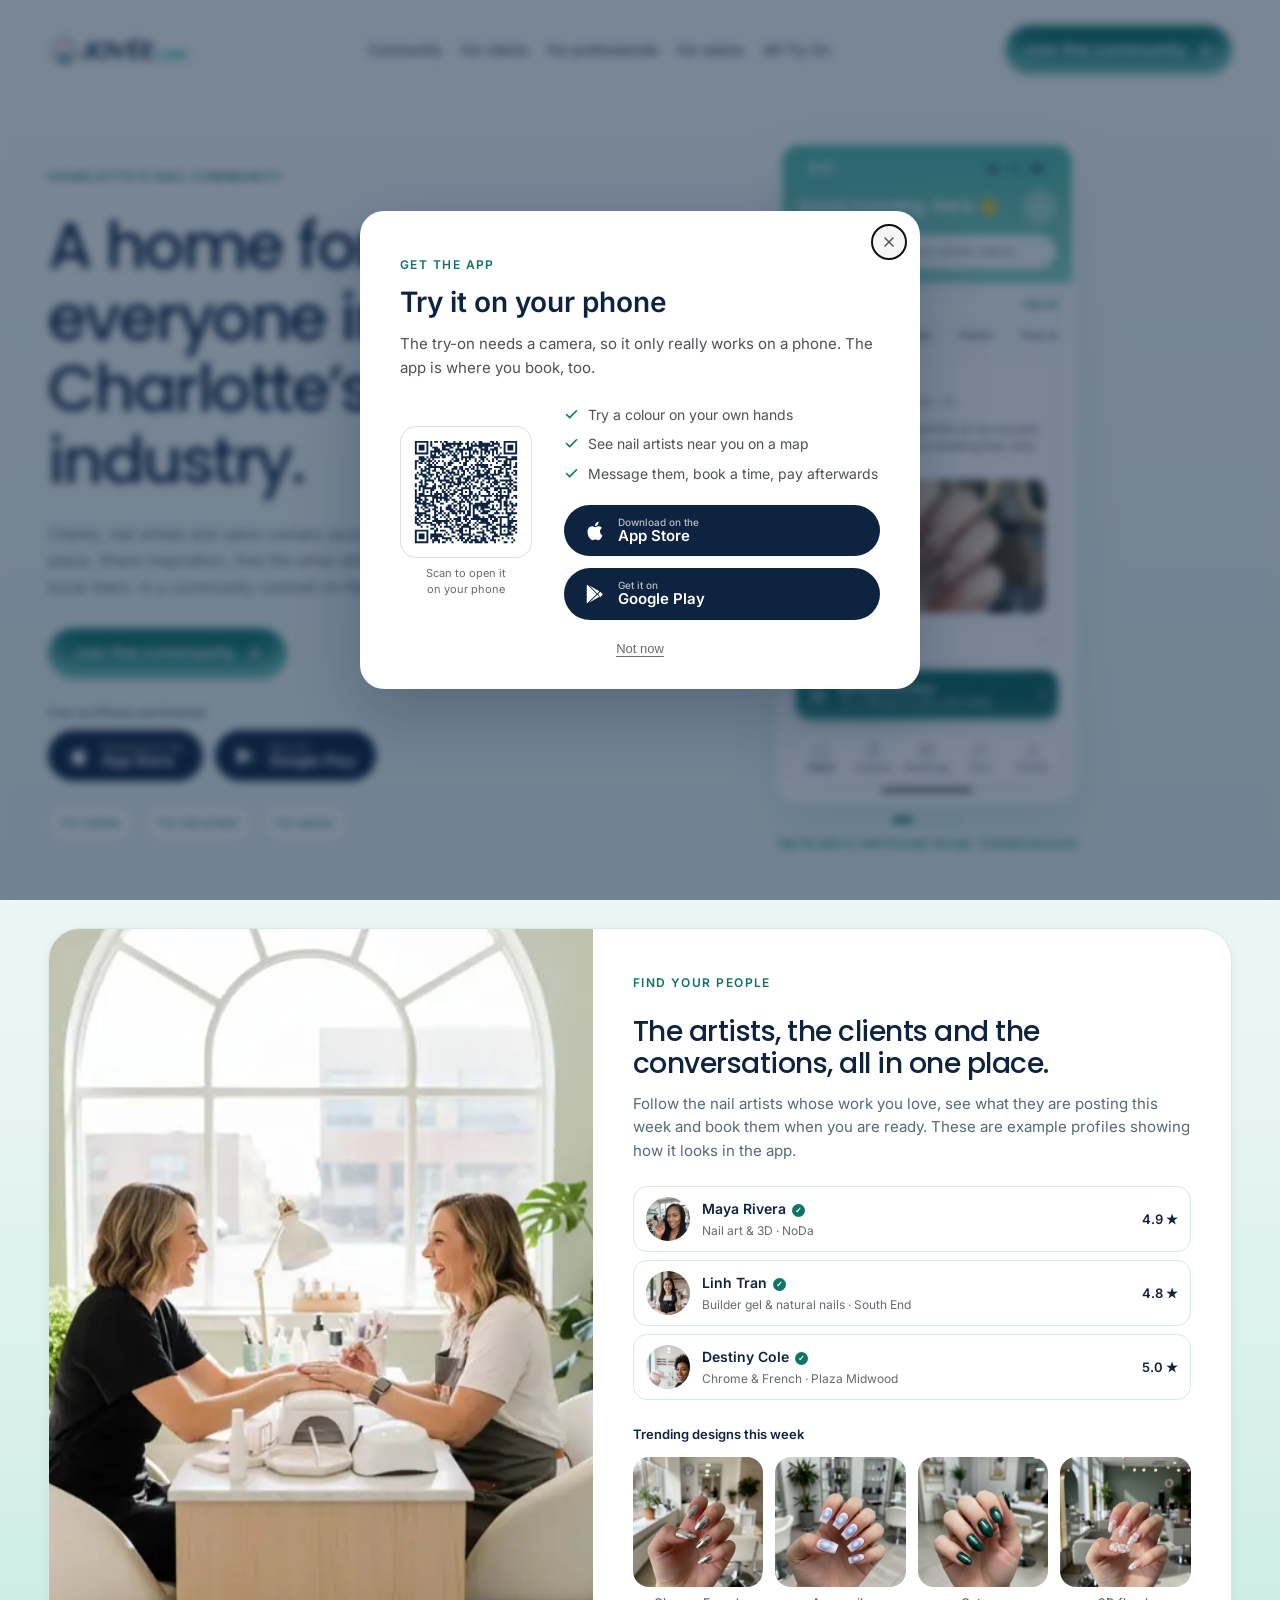
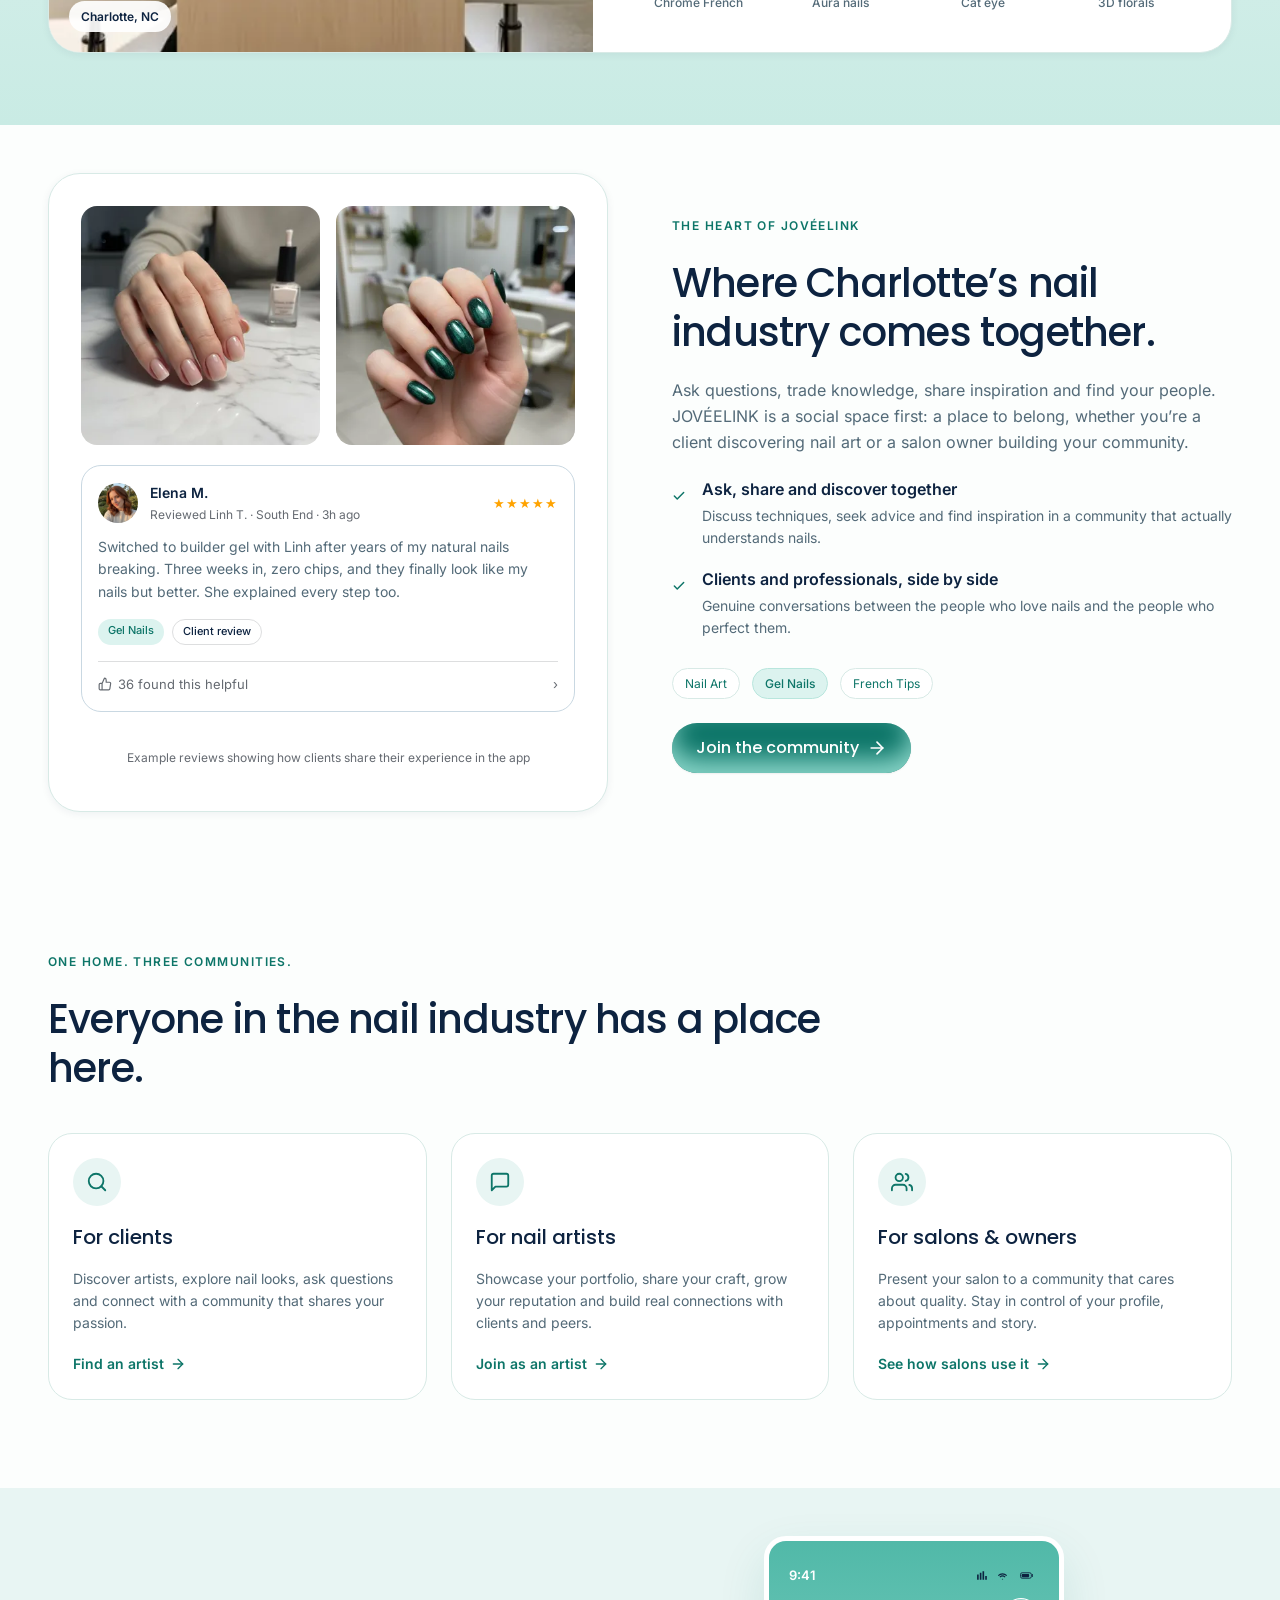
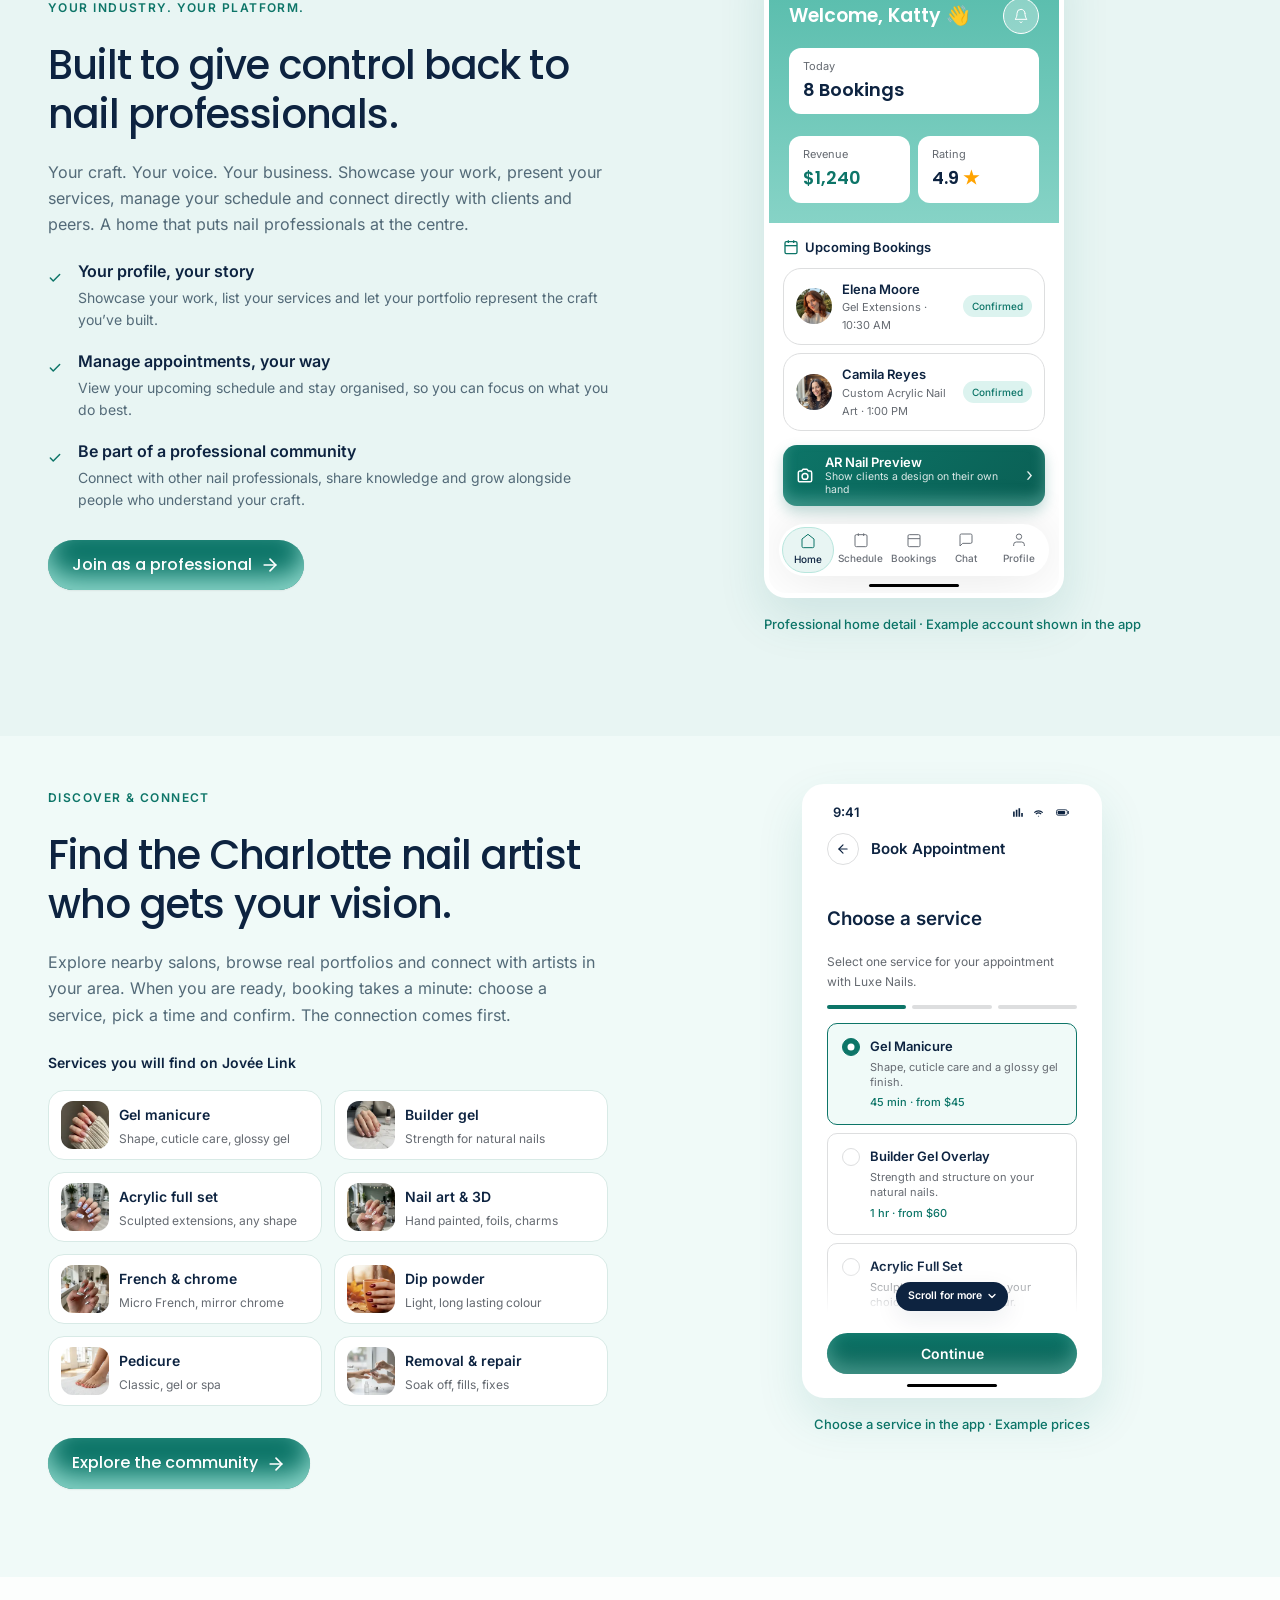
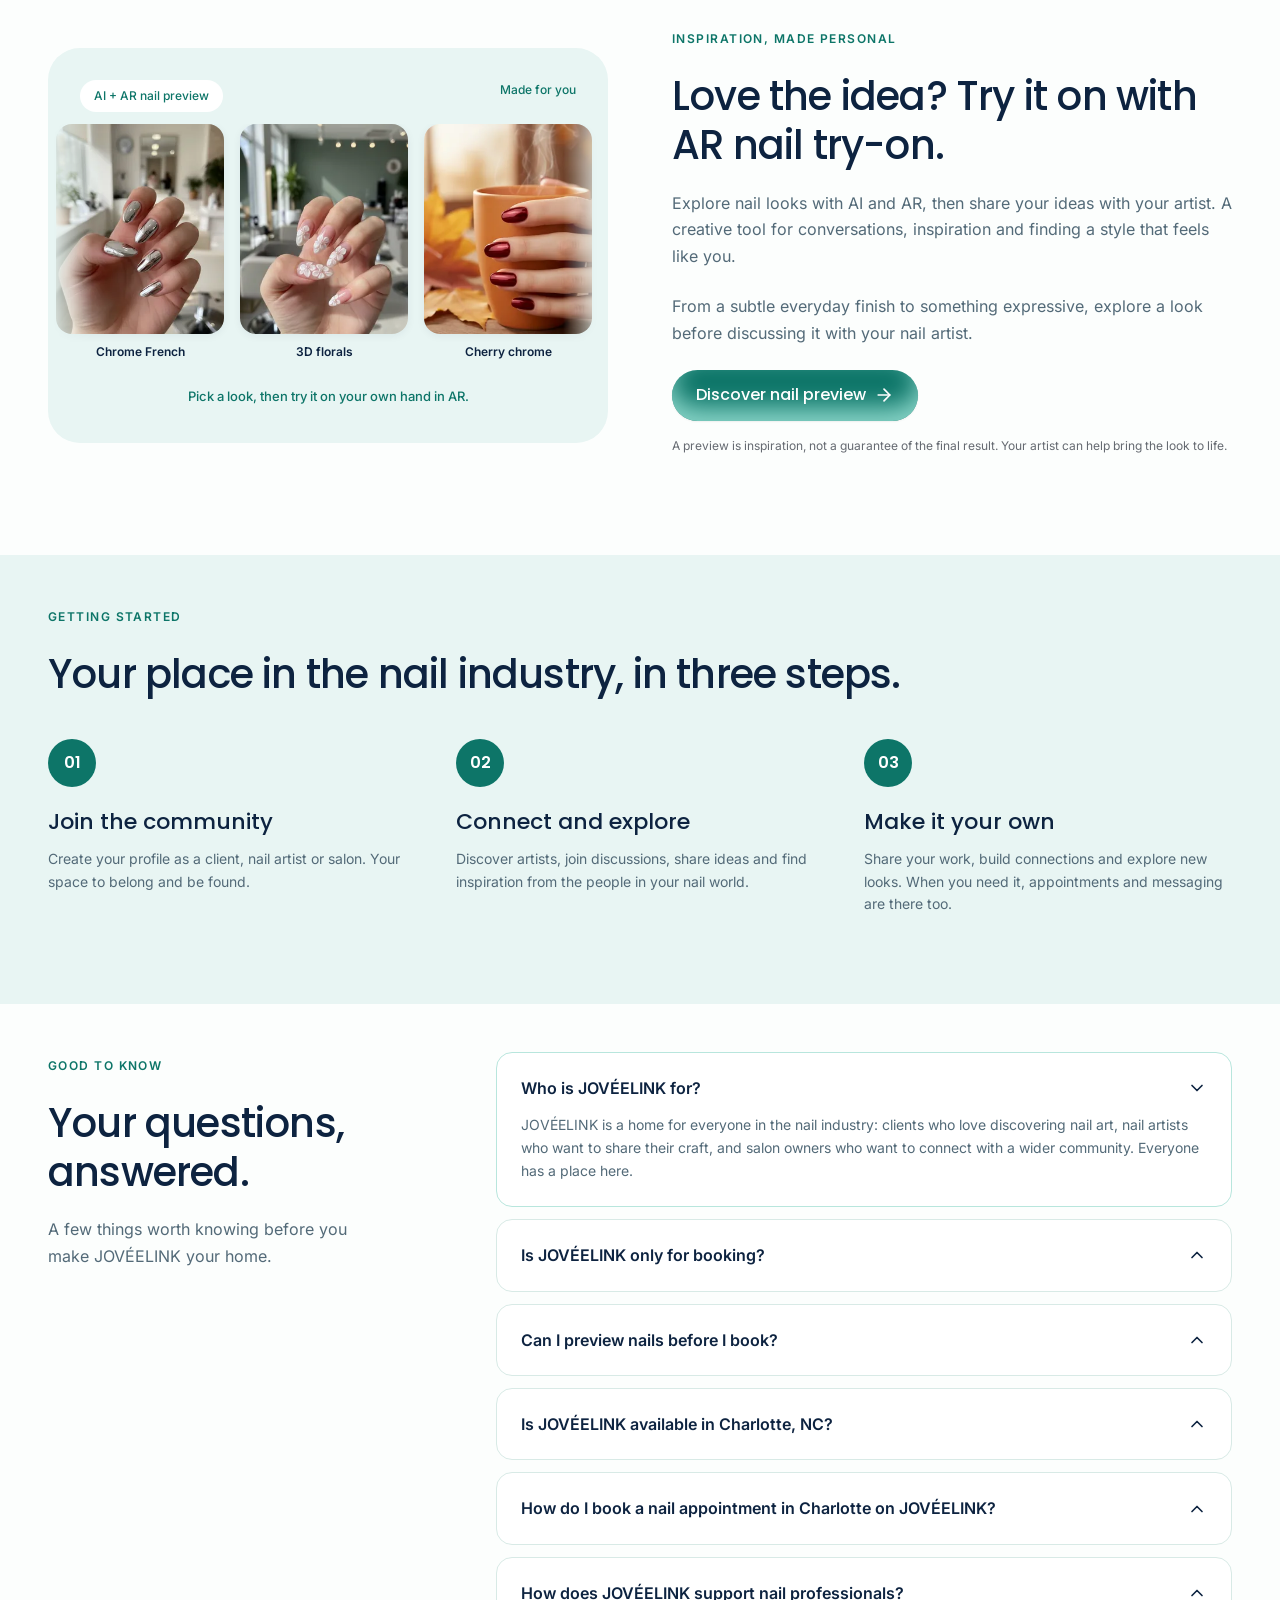
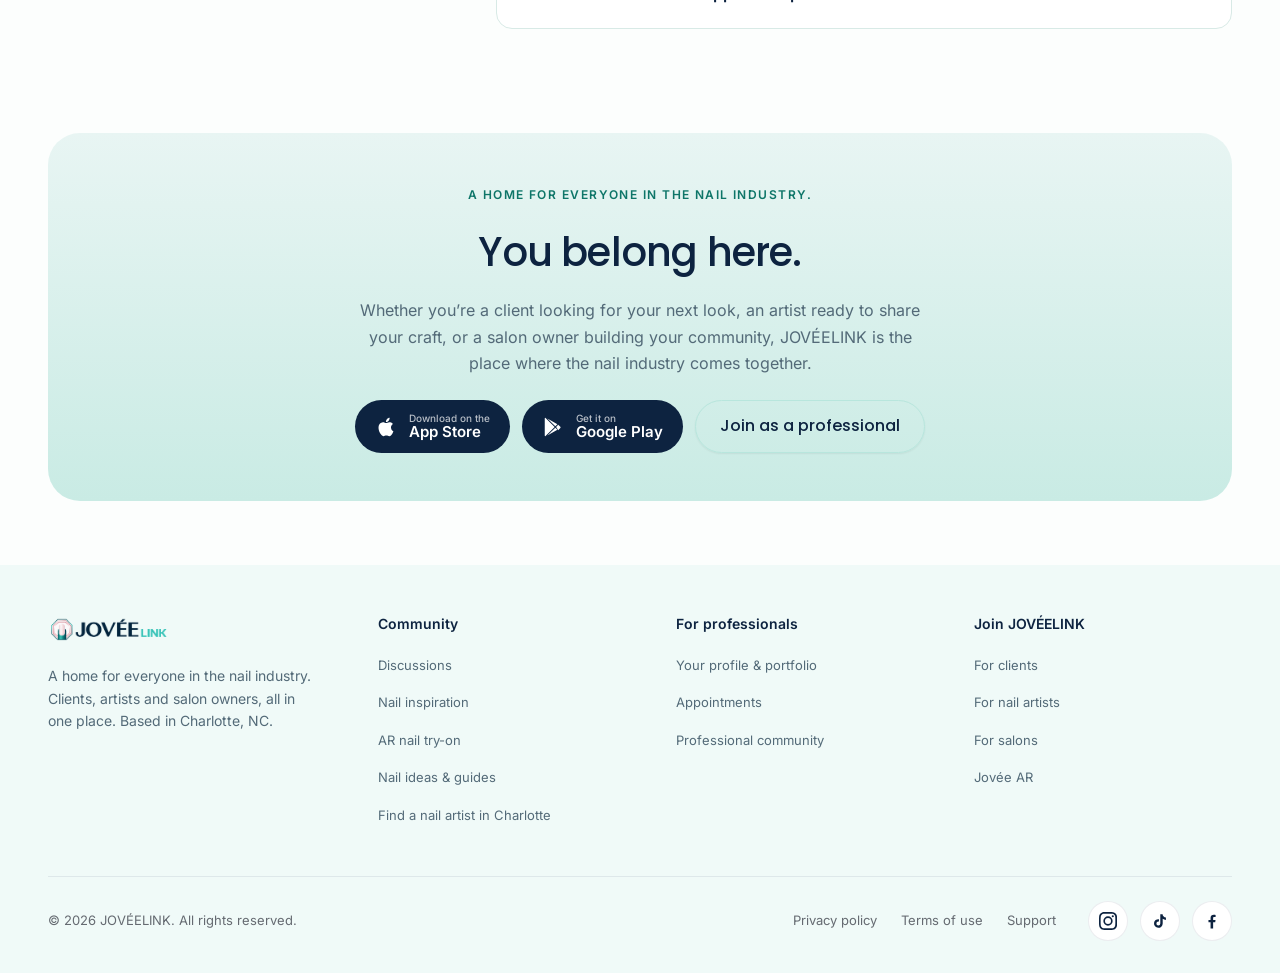
==== commit 34b4cedb: "Merge main: on-site try-on page, app prompt, section spacing Brings the branch up to date with main " ====
--- a/index.html
+++ b/index.html
@@ -1,23 +1,48 @@
 <!DOCTYPE html>
-<html lang="en">
+<html lang="en-US">
 <head>
+    <meta charset="UTF-8">
+    <meta name="viewport" content="width=device-width, initial-scale=1.0, viewport-fit=cover">
     <!-- Google tag (gtag.js) -->
     <script async src="https://www.googletagmanager.com/gtag/js?id=G-ERKQ239G6V"></script>
     <script>
       window.dataLayer = window.dataLayer || [];
       function gtag(){dataLayer.push(arguments);}
       gtag('js', new Date());
-      gtag('config', 'G-ERKQ239G6V');
+      if (/(^|\.)joveelink\.com$/.test(location.hostname)) {
+        gtag('config', 'G-ERKQ239G6V', { linker: { domains: ['joveelink.com', 'joveear.ai'] } });
+      }
     </script>
-    <meta charset="UTF-8">
-    <meta name="viewport" content="width=device-width, initial-scale=1.0, viewport-fit=cover">
-    <title>Jovée Link — A home for everyone in the nail industry</title>
-    <meta name="description" content="Jovée Link is where clients, nail artists and salon owners connect — share inspiration, discover artists, book appointments and belong to a community built around the craft.">
-    <link rel="icon" type="image/png" href="assets/logo-icon.png">
-    <link rel="preconnect" href="https://fonts.googleapis.com">
-    <link rel="preconnect" href="https://fonts.gstatic.com" crossorigin>
-    <link href="https://fonts.googleapis.com/css2?family=Poppins:wght@400;500;600;700&family=Inter:wght@400;500;600;700&display=swap" rel="stylesheet">
+    <title>Jovée Link: Charlotte's Nail Community | Find & Book Nail Artists</title>
+    <meta name="description" content="Charlotte's nail community. Find nail artists near you, see their real work and prices, book your nail appointment and try designs on your own hand with AR. Free app.">
+    <link rel="canonical" href="https://www.joveelink.com/">
+    <meta property="og:type" content="website">
+    <meta property="og:site_name" content="Jovée Link">
+    <meta property="og:url" content="https://www.joveelink.com/">
+    <meta property="og:title" content="Jovée Link: Charlotte&#x27;s Nail Community | Find &amp; Book Nail Artists">
+    <meta property="og:description" content="Charlotte's nail community. Find nail artists near you, see their real work and prices, book your nail appointment and try designs on your own hand with AR. Free app.">
+    <meta property="og:locale" content="en_US">
+    <meta property="og:image" content="https://www.joveelink.com/assets/og-home.jpg">
+    <meta property="og:image:width" content="1200">
+    <meta property="og:image:height" content="630">
+    <meta property="og:image:alt" content="A nail artist and her client at the manicure table in a bright Charlotte salon">
+    <meta name="twitter:image" content="https://www.joveelink.com/assets/og-home.jpg">
+    <meta name="twitter:card" content="summary_large_image">
+    <meta name="twitter:title" content="Jovée Link: Charlotte&#x27;s Nail Community | Find &amp; Book Nail Artists">
+    <meta name="twitter:description" content="Charlotte's nail community. Find nail artists near you, see their real work and prices, book your nail appointment and try designs on your own hand with AR. Free app.">
+    <link rel="icon" type="image/png" sizes="32x32" href="/assets/favicon-32.png">
+    <link rel="icon" type="image/png" sizes="192x192" href="/assets/favicon-192.png">
+    <link rel="apple-touch-icon" sizes="180x180" href="/assets/apple-touch-icon.png">
+    <meta name="theme-color" content="#0d7568">
+    <link rel="preload" href="/assets/fonts/poppins-latin-500-normal.woff2" as="font" type="font/woff2" crossorigin>
+    <link rel="preload" href="/assets/fonts/inter-latin-400-normal.woff2" as="font" type="font/woff2" crossorigin>
     <style>
+@font-face { font-family: 'Poppins'; font-style: normal; font-weight: 400; font-display: swap; src: url(/assets/fonts/poppins-latin-400-normal.woff2) format('woff2'); unicode-range: U+0000-00FF, U+0131, U+0152-0153, U+02BB-02BC, U+02C6, U+02DA, U+02DC, U+0304, U+0308, U+0329, U+2000-206F, U+20AC, U+2122, U+2191, U+2193, U+2212, U+2215, U+FEFF, U+FFFD; }
+@font-face { font-family: 'Poppins'; font-style: normal; font-weight: 500; font-display: swap; src: url(/assets/fonts/poppins-latin-500-normal.woff2) format('woff2'); unicode-range: U+0000-00FF, U+0131, U+0152-0153, U+02BB-02BC, U+02C6, U+02DA, U+02DC, U+0304, U+0308, U+0329, U+2000-206F, U+20AC, U+2122, U+2191, U+2193, U+2212, U+2215, U+FEFF, U+FFFD; }
+@font-face { font-family: 'Poppins'; font-style: normal; font-weight: 600; font-display: swap; src: url(/assets/fonts/poppins-latin-600-normal.woff2) format('woff2'); unicode-range: U+0000-00FF, U+0131, U+0152-0153, U+02BB-02BC, U+02C6, U+02DA, U+02DC, U+0304, U+0308, U+0329, U+2000-206F, U+20AC, U+2122, U+2191, U+2193, U+2212, U+2215, U+FEFF, U+FFFD; }
+@font-face { font-family: 'Inter'; font-style: normal; font-weight: 400; font-display: swap; src: url(/assets/fonts/inter-latin-400-normal.woff2) format('woff2'); unicode-range: U+0000-00FF, U+0131, U+0152-0153, U+02BB-02BC, U+02C6, U+02DA, U+02DC, U+0304, U+0308, U+0329, U+2000-206F, U+20AC, U+2122, U+2191, U+2193, U+2212, U+2215, U+FEFF, U+FFFD; }
+@font-face { font-family: 'Inter'; font-style: normal; font-weight: 500; font-display: swap; src: url(/assets/fonts/inter-latin-500-normal.woff2) format('woff2'); unicode-range: U+0000-00FF, U+0131, U+0152-0153, U+02BB-02BC, U+02C6, U+02DA, U+02DC, U+0304, U+0308, U+0329, U+2000-206F, U+20AC, U+2122, U+2191, U+2193, U+2212, U+2215, U+FEFF, U+FFFD; }
+@font-face { font-family: 'Inter'; font-style: normal; font-weight: 600; font-display: swap; src: url(/assets/fonts/inter-latin-600-normal.woff2) format('woff2'); unicode-range: U+0000-00FF, U+0131, U+0152-0153, U+02BB-02BC, U+02C6, U+02DA, U+02DC, U+0304, U+0308, U+0329, U+2000-206F, U+20AC, U+2122, U+2191, U+2193, U+2212, U+2215, U+FEFF, U+FFFD; }
         /* ==========================================
            DESIGN TOKENS (from Figma v2)
            ========================================== */
@@ -43,8 +68,8 @@
             --white: #ffffff;
             --gray-50: #f5f5f5;
             --gray-100: #dddedf;
-            --gray-400: #91959b;
-            --gray-500: #7a7e84;
+            --gray-400: #6b7078;
+            --gray-500: #656a71;
             --gray-700: #4d5157;
             --gray-800: #383b40;
             --gray-900: #212326;
@@ -116,7 +141,7 @@
             -moz-osx-font-smoothing: grayscale;
         }
 
-        img { max-width: 100%; display: block; }
+        img { max-width: 100%; height: auto; display: block; }
 
         a { color: inherit; text-decoration: none; }
 
@@ -325,6 +350,13 @@
             border-bottom: 1px solid var(--gray-100);
         }
         .mobile-menu .btn-primary { margin-top: var(--sp-4); align-self: flex-start; }
+        .hamburger[aria-expanded="true"] span:nth-child(1) { transform: translateY(7px) rotate(45deg); }
+        .hamburger[aria-expanded="true"] span:nth-child(2) { opacity: 0; }
+        .hamburger[aria-expanded="true"] span:nth-child(3) { transform: translateY(-7px) rotate(-45deg); }
+        .mobile-menu { overflow-y: auto; -webkit-overflow-scrolling: touch; }
+        .mobile-menu a.btn-primary { color: var(--white); border-bottom: 0; justify-content: center; align-self: stretch; font-size: 16px; }
+        .mobile-menu .mobile-menu-ext { display: inline-flex; align-items: center; gap: 6px; }
+        .mobile-menu .mobile-menu-ext svg { width: 16px; height: 16px; opacity: .7; }
 
         /* ==========================================
            SECTIONS – shared
@@ -396,6 +428,11 @@
         .hero-copy { padding-top: var(--sp-8); }
         .hero-copy .ctas { display: flex; gap: var(--sp-3); flex-wrap: wrap; margin-bottom: var(--sp-6); }
         .hero-chips { display: flex; gap: var(--sp-3); flex-wrap: wrap; }
+        .hero-chips .chip { text-decoration: none; transition: border-color 0.2s var(--ease), color 0.2s var(--ease); }
+        .hero-chips .chip:hover { border-color: var(--brand-teal); color: var(--brand-teal); }
+        .hero-stores { display: flex; flex-direction: column; gap: var(--sp-2); margin-bottom: var(--sp-6); }
+        .hero-stores-label { font-size: 13px; font-weight: 600; color: var(--text-muted, #5b6b78); }
+        .hero-stores-row { display: flex; gap: var(--sp-3); flex-wrap: wrap; }
 
         .hero-phone-col {
             display: flex;
@@ -889,7 +926,7 @@
             position: relative;
         }
         .community-photos { display: grid; grid-template-columns: 1fr 1fr; gap: var(--sp-4); }
-        .community-photos img { aspect-ratio: 1/1; object-fit: cover; border-radius: var(--r-md); width: 100%; }
+        .community-photos img { aspect-ratio: 1/1; object-fit: cover; border-radius: var(--r-md); width: 100%; height: auto; }
         .community-post {
             background: var(--white);
             border: 1px solid var(--teal-100);
@@ -899,8 +936,15 @@
         .community-post-head { display: flex; align-items: center; gap: var(--sp-3); margin-bottom: var(--sp-3); }
         .community-post-avatar {
             width: 36px; height: 36px; border-radius: 50%;
-            background: linear-gradient(135deg, #d8c3b8, #a88877);
-        }
+            background: var(--teal-100); color: var(--brand-teal);
+            display: flex; align-items: center; justify-content: center;
+            font-size: 13px; font-weight: 700; letter-spacing: 0.02em; flex-shrink: 0;
+        }
+        .community-post-avatar[data-tone="blush"] { background: #f7e1e7; color: #a3445f; }
+        .community-post-avatar[data-tone="sand"] { background: #f1e6dc; color: #8a5a3c; }
+        .community-left .community-photos img, .community-left .community-post { transition: opacity 0.25s var(--ease); }
+        .community-left.is-swapping .community-photos img, .community-left.is-swapping .community-post { opacity: 0; }
+        @media (prefers-reduced-motion: reduce) { .community-left .community-photos img, .community-left .community-post { transition: none; } }
         .community-post-name { font-size: 14px; font-weight: 600; color: var(--text-strong); }
         .community-post-meta { font-size: 12px; color: var(--text-muted); }
         .community-post-body { font-size: 14px; color: var(--text-body); margin: 0 0 var(--sp-4); line-height: 1.55; }
@@ -917,7 +961,17 @@
         .community-post-foot svg { width: 14px; height: 14px; }
         .community-caption { text-align: center; margin-top: var(--sp-4); font-size: 12px; color: var(--text-muted); }
 
+        .benefit-card--link { display: flex; flex-direction: column; text-decoration: none; color: inherit; transition: border-color 0.2s var(--ease), box-shadow 0.2s var(--ease), transform 0.2s var(--ease); }
+        .benefit-card--link:hover { border-color: var(--teal-200); box-shadow: var(--shadow-md); transform: translateY(-2px); }
+        .benefit-card--link:focus-visible { outline: 2px solid var(--brand-teal); outline-offset: 3px; }
+        .benefit-more { margin-top: auto; padding-top: var(--sp-4); display: inline-flex; align-items: center; gap: 6px; font-size: 14px; font-weight: 600; color: var(--brand-teal); }
+        .benefit-more svg { width: 16px; height: 16px; transition: transform 0.2s var(--ease); }
+        .benefit-card--link:hover .benefit-more svg { transform: translateX(3px); }
         .community-chips { display: flex; gap: var(--sp-3); flex-wrap: wrap; margin-bottom: var(--sp-6); }
+        .community-chips button.chip { cursor: pointer; font-family: inherit; transition: background 0.2s var(--ease), border-color 0.2s var(--ease), color 0.2s var(--ease); }
+        .community-chips button.chip:hover { border-color: var(--brand-teal); }
+        .community-chips button.chip[aria-selected="true"] { background: var(--teal-100); border-color: var(--teal-200); color: var(--brand-teal); font-weight: 600; }
+        .community-chips button.chip:focus-visible { outline: 2px solid var(--brand-teal); outline-offset: 2px; }
 
         /* ==========================================
            3 · BENEFITS (Three audience cards)
@@ -1144,7 +1198,7 @@
             gap: var(--sp-10);
             margin-bottom: var(--sp-12);
         }
-        .footer-brand img { height: 32px; margin-bottom: var(--sp-5); }
+        .footer-brand img { height: 32px; width: auto; margin-bottom: var(--sp-5); }
         .footer-tag {
             font-size: 15px;
             color: var(--text-body);
@@ -1152,7 +1206,7 @@
             margin: 0;
             max-width: 30ch;
         }
-        .footer-col h4 {
+        .footer-col h3 {
             font-family: var(--font-body);
             font-size: 15px;
             font-weight: 600;
@@ -1181,14 +1235,262 @@
         .footer-legal a:hover { color: var(--brand-teal); }
 
         /* ==========================================
+           APP WALKTHROUGH PHONE (hero)
+           ========================================== */
+        .phone { width: 320px; max-width: 100%; }
+        .phone-topbar {
+            display: flex; justify-content: space-between; align-items: center;
+            padding: 12px 22px 0 26px; font-size: 13px; font-weight: 600; color: var(--navy-900);
+            position: relative; z-index: 3; height: 34px;
+        }
+        .phone-topbar-icons { display: inline-flex; align-items: center; gap: 5px; color: var(--navy-900); }
+        .phone-topbar-icons svg { width: 15px; height: 13px; }
+        .phone-topbar-icons svg:last-child { width: 24px; }
+        .phone--tour { display: flex; flex-direction: column; }
+        .phone--tour .phone-topbar { position: absolute; top: 0; left: 0; right: 0; }
+        .phone-screens { position: relative; height: 584px; overflow: hidden; background: #f7fcff; }
+        .ps {
+            position: absolute; inset: 0; display: flex; flex-direction: column;
+            opacity: 0; transform: translateX(12px); pointer-events: none;
+            transition: opacity 0.35s var(--ease), transform 0.45s var(--ease);
+        }
+        .ps.is-active { opacity: 1; transform: none; pointer-events: auto; }
+        @media (prefers-reduced-motion: reduce) { .ps { transition: none; transform: none; } }
+        .ps-head { background: linear-gradient(180deg, #a9ddd2 0%, #86d3c6 100%); padding: 46px 16px 14px; }
+        .ps-head--plain { background: var(--white); border-bottom: 1px solid var(--gray-100); }
+        .ps-head-row { display: flex; justify-content: space-between; align-items: center; gap: 10px; }
+        .ps-head-row .phone-greet { font-size: 17px; }
+        .ps-head-row .phone-bell { position: static; width: 32px; height: 32px; flex-shrink: 0; }
+        .ps-search {
+            margin-top: 12px; background: rgba(255,255,255,0.92); border-radius: 999px;
+            padding: 8px 12px; display: flex; align-items: center; gap: 8px;
+            font-size: 11px; color: var(--gray-500);
+        }
+        .ps-search svg { width: 14px; height: 14px; color: var(--gray-500); flex-shrink: 0; }
+        .ps-body { padding: 12px 14px 10px; flex: 1; min-height: 0; }
+        .ps-row-title { display: flex; justify-content: space-between; align-items: center; font-size: 13px; font-weight: 600; color: var(--navy-900); margin-bottom: 8px; }
+        .ps-link { font-size: 11px; font-weight: 500; color: var(--brand-teal); }
+        .ps-filters { display: flex; gap: 6px; overflow: hidden; margin-bottom: 10px; }
+        .ps-filter { flex-shrink: 0; padding: 4px 10px; border-radius: 999px; border: 1px solid var(--gray-100); font-size: 10.5px; font-weight: 500; color: var(--navy-900); background: var(--white); }
+        .ps-filter.is-on { background: var(--brand-teal); border-color: var(--brand-teal); color: var(--white); }
+        .phone-post-avatar { object-fit: cover; }
+        .ps-verified { display: inline-flex; align-items: center; justify-content: center; width: 13px; height: 13px; border-radius: 50%; background: var(--brand-teal); color: #fff; font-size: 8px; margin-left: 2px; vertical-align: middle; }
+        .ps-post-img { border-radius: 10px; overflow: hidden; margin-bottom: 10px; }
+        .ps-post-img img { width: 100%; aspect-ratio: 16/9; object-fit: cover; }
+        .ps-home .ps-body { display: flex; flex-direction: column; }
+        .ps-home .phone-post { margin-bottom: 10px; flex: 1; min-height: 0; overflow: hidden; }
+        .ps-home .ps-ar-btn { margin-top: auto; flex-shrink: 0; }
+        .ps-home .phone-post-text { margin-bottom: 8px; }
+        .ps-ar-btn {
+            display: flex; align-items: center; gap: 10px;
+            background: linear-gradient(135deg, #0d7568 0%, #0a5f54 100%); color: #fff;
+            border-radius: 14px; padding: 10px 12px; text-decoration: none;
+            box-shadow: inset 0 -8px 14px rgba(134, 211, 198, 0.4), 0 6px 14px rgba(13, 117, 104, 0.25);
+            transition: transform 0.2s var(--ease), box-shadow 0.2s var(--ease);
+        }
+        .ps-ar-btn:hover { transform: translateY(-1px); box-shadow: inset 0 -8px 14px rgba(134, 211, 198, 0.4), 0 10px 18px rgba(13, 117, 104, 0.3); }
+        .ps-ar-btn:focus-visible { outline: 2px solid var(--white); outline-offset: 2px; }
+        .ps-ar-ico { display: inline-flex; width: 20px; height: 20px; }
+        .ps-ar-ico svg { width: 20px; height: 20px; }
+        .ps-ar-txt { display: flex; flex-direction: column; line-height: 1.2; flex: 1; }
+        .ps-ar-txt strong { color: #fff; font-size: 13px; font-weight: 600; }
+        .ps-ar-txt small { font-size: 10.5px; opacity: 0.85; }
+        .ps-ar-go { font-size: 18px; opacity: 0.9; }
+
+        /* Explore */
+        .ps-map { position: relative; flex: 1; min-height: 0; background: #e9f1ee; overflow: hidden; }
+        .ps-map-roads {
+            position: absolute; inset: 0;
+            background:
+                linear-gradient(90deg, transparent 48%, #fff 48%, #fff 52%, transparent 52%),
+                linear-gradient(0deg, transparent 58%, #fff 58%, #fff 62%, transparent 62%),
+                linear-gradient(30deg, transparent 49%, #fff 49%, #fff 51%, transparent 51%),
+                linear-gradient(90deg, rgba(255,255,255,0.7) 1px, transparent 1px) 0 0 / 34px 34px,
+                linear-gradient(0deg, rgba(255,255,255,0.7) 1px, transparent 1px) 0 0 / 34px 34px,
+                radial-gradient(circle at 78% 18%, #cfe9e2 0 42px, transparent 43px),
+                radial-gradient(circle at 18% 80%, #cfe9e2 0 36px, transparent 37px);
+        }
+        .ps-map-label { position: absolute; font-size: 9.5px; font-weight: 600; color: #6b7d88; letter-spacing: 0.3px; }
+        .ps-pin {
+            position: absolute; width: 22px; height: 22px; transform: translate(-50%, -100%);
+            background: var(--navy-900); border-radius: 50% 50% 50% 0; rotate: -45deg;
+            border: 3px solid #fff; box-shadow: 0 3px 6px rgba(13,35,64,0.25);
+        }
+        .ps-pin--on { background: var(--brand-teal); width: 26px; height: 26px; }
+        .ps-pin--me { background: #3b82f6; border-radius: 50%; rotate: 0deg; width: 16px; height: 16px; transform: translate(-50%, -50%); box-shadow: 0 0 0 8px rgba(59,130,246,0.18); }
+        .ps-map-search {
+            position: absolute; left: 14px; right: 14px; top: 42px; background: #fff; border-radius: 999px;
+            padding: 9px 12px; display: flex; align-items: center; gap: 8px; font-size: 11px; color: var(--navy-900);
+            font-weight: 500; box-shadow: var(--shadow-sm);
+        }
+        .ps-map-search svg { width: 14px; height: 14px; color: var(--gray-500); }
+        .ps-sheet { background: #fff; border-radius: 20px 20px 0 0; padding: 8px 14px 10px; box-shadow: 0 -8px 20px rgba(13,35,64,0.08); }
+        .ps-sheet-handle { width: 36px; height: 4px; border-radius: 999px; background: var(--gray-100); margin: 0 auto 10px; }
+        .ps-salon { display: flex; gap: 10px; align-items: center; padding: 8px; border: 1px solid var(--gray-100); border-radius: 14px; margin-bottom: 8px; }
+        .ps-salon img { width: 56px; height: 56px; border-radius: 10px; object-fit: cover; flex-shrink: 0; }
+        .ps-salon-main { min-width: 0; }
+        .ps-salon-name { font-size: 13px; font-weight: 600; color: var(--navy-900); display: flex; justify-content: space-between; gap: 6px; }
+        .ps-rate { color: #ffa300; font-size: 11px; font-weight: 600; }
+        .ps-salon-meta { font-size: 10.5px; color: var(--gray-500); margin: 1px 0 5px; }
+        .ps-salon-tags { display: flex; gap: 4px; }
+        .ps-salon-tags span { background: var(--teal-100); color: var(--brand-teal); font-size: 9.5px; font-weight: 500; padding: 2px 7px; border-radius: 999px; }
+
+        /* Bookings */
+        .ps-title { font-family: var(--font-head); font-size: 20px; font-weight: 600; color: var(--navy-900); }
+        .ps-title--sm { font-size: 14px; }
+        .ps-seg { display: flex; background: var(--gray-50); border-radius: 999px; padding: 3px; margin-top: 10px; }
+        .ps-seg span { flex: 1; text-align: center; font-size: 11px; font-weight: 600; color: var(--gray-500); padding: 6px; border-radius: 999px; }
+        .ps-seg span.is-on { background: #fff; color: var(--navy-900); box-shadow: var(--shadow-xs); }
+        .ps-date { font-size: 11px; font-weight: 600; color: var(--gray-500); text-transform: uppercase; letter-spacing: 0.6px; margin: 4px 0 6px; }
+        .ps-bookings .phone-booking { margin: 0 0 10px; }
+        .phone-booking-avatar { object-fit: cover; }
+        .phone-booking-tag--pending { background: #fff4df; color: #b26a00; }
+        .ps-book-new { margin-top: 6px; text-align: center; font-size: 12px; font-weight: 600; color: var(--brand-teal); border: 1.5px dashed var(--teal-200); border-radius: 12px; padding: 10px; }
+
+        /* Chat */
+        .ps-chat-head { display: flex; align-items: center; gap: 10px; }
+        .ps-chat-head img { width: 36px; height: 36px; border-radius: 50%; object-fit: cover; }
+        .ps-online { font-size: 10.5px; color: #16a34a; font-weight: 500; }
+        .ps-thread { display: flex; flex-direction: column; gap: 8px; background: #f7fcff; }
+        .ps-bubble { max-width: 82%; font-size: 12px; line-height: 1.4; padding: 9px 12px; border-radius: 16px; }
+        .ps-bubble--them { align-self: flex-start; background: #fff; border: 1px solid var(--gray-100); color: var(--navy-900); border-bottom-left-radius: 4px; }
+        .ps-bubble--me { align-self: flex-end; background: var(--brand-teal); color: #fff; border-bottom-right-radius: 4px; }
+        .ps-bubble--img { padding: 6px; }
+        .ps-bubble--img img { width: 150px; aspect-ratio: 4/3; object-fit: cover; border-radius: 10px; display: block; margin-bottom: 4px; }
+        .ps-bubble--img span { display: block; padding: 0 4px 2px; }
+        .ps-chat-input { margin-top: auto; display: flex; align-items: center; justify-content: space-between; border: 1px solid var(--gray-100); background: #fff; border-radius: 999px; padding: 8px 8px 8px 14px; font-size: 11px; color: var(--gray-500); }
+        .ps-send { width: 26px; height: 26px; border-radius: 50%; background: var(--brand-teal); color: #fff; display: inline-flex; align-items: center; justify-content: center; font-size: 11px; }
+
+        /* Profile */
+        .ps-cover { height: 112px; background: linear-gradient(135deg, #a9ddd2 0%, #86d3c6 55%, #e4c3d5 100%); flex-shrink: 0; }
+        .ps-profile-body { padding-top: 0; }
+        .ps-profile-avatar { width: 68px; height: 68px; border-radius: 50%; object-fit: cover; border: 3px solid #fff; margin-top: -34px; box-shadow: var(--shadow-sm); }
+        .ps-profile-name { font-family: var(--font-head); font-size: 16px; font-weight: 600; color: var(--navy-900); margin-top: 6px; }
+        .ps-profile-meta { font-size: 11px; color: var(--gray-500); margin-bottom: 10px; }
+        .ps-stats { display: grid; grid-template-columns: repeat(3, 1fr); gap: 6px; margin-bottom: 10px; }
+        .ps-stats div { background: #fff; border: 1px solid var(--gray-100); border-radius: 10px; padding: 7px 4px; text-align: center; display: flex; flex-direction: column; }
+        .ps-stats strong { font-size: 13px; color: var(--navy-900); font-weight: 600; }
+        .ps-stats span { font-size: 9.5px; color: var(--gray-500); }
+        .ps-profile-actions { display: flex; gap: 8px; margin-bottom: 12px; }
+        .ps-btn-fill, .ps-btn-line { flex: 1; text-align: center; font-size: 12px; font-weight: 600; padding: 8px; border-radius: 999px; }
+        .ps-btn-fill { background: var(--brand-teal); color: #fff; box-shadow: inset 0 -6px 10px rgba(134, 211, 198, 0.45); }
+        .ps-btn-line { border: 1.5px solid var(--gray-100); color: var(--navy-900); background: #fff; }
+        .ps-portfolio { display: grid; grid-template-columns: repeat(4, 1fr); gap: 5px; }
+        .ps-portfolio img { width: 100%; aspect-ratio: 1; object-fit: cover; border-radius: 8px; }
+
+        .phone-tabs button.phone-tab { background: none; border: 0; cursor: pointer; font-family: inherit; padding: 4px 0 0; }
+        .phone-tabs button.phone-tab:focus-visible { outline: 2px solid var(--brand-teal); outline-offset: -2px; border-radius: 8px; }
+        .tour-steps { display: flex; justify-content: center; gap: 6px; margin-top: 14px; }
+        .tour-step { width: 6px; height: 6px; border-radius: 999px; background: var(--teal-200); transition: width 0.3s var(--ease), background 0.3s var(--ease); }
+        .tour-step.is-active { width: 20px; background: var(--brand-teal); }
+        .hero-phone-col { flex-direction: column; align-items: center; min-width: 0; }
+        .hero-grid > *, .two-col > *, .people > * { min-width: 0; }
+        .hero-phone-col .hero-caption { text-align: center; margin-top: var(--sp-3); }
+        .hero-grid { grid-template-columns: 1.15fr 0.85fr; gap: var(--sp-12); align-items: start; }
+
+        /* ==========================================
+           FIND YOUR PEOPLE (under the hero)
+           ========================================== */
+        .people {
+            margin-top: var(--sp-16);
+            display: grid; grid-template-columns: 1fr 1.1fr; gap: var(--sp-10); align-items: stretch;
+            background: var(--white); border-radius: var(--r-xl); box-shadow: var(--shadow-sm); border: 1px solid var(--teal-100); overflow: hidden;
+        }
+        .people-img { position: relative; min-height: 320px; background: var(--teal-100); }
+        .people-img img { position: absolute; inset: 0; width: 100%; height: 100%; object-fit: cover; }
+        .people-img-tag { position: absolute; left: var(--sp-5); bottom: var(--sp-5); background: rgba(255,255,255,0.92); color: var(--navy-900); font-size: 12px; font-weight: 600; padding: 6px 12px; border-radius: 999px; }
+        .people-copy { padding: var(--sp-10) var(--sp-10) var(--sp-10) 0; }
+        .people-title { font-family: var(--font-head); font-weight: 600; font-size: clamp(24px, 2.6vw, 32px); line-height: 1.15; letter-spacing: -0.5px; color: var(--text-strong); margin: 0 0 var(--sp-3); }
+        .people-sub { font-size: 15px; color: var(--text-body); margin: 0 0 var(--sp-6); line-height: 1.55; }
+        .people-artists { display: flex; flex-direction: column; gap: var(--sp-2); margin-bottom: var(--sp-6); }
+        .people-artist { display: flex; align-items: center; gap: var(--sp-3); padding: 10px 12px; border: 1px solid var(--gray-100); border-radius: 14px; background: var(--white); }
+        .people-artist img { width: 44px; height: 44px; border-radius: 50%; object-fit: cover; flex-shrink: 0; }
+        .people-artist-main { flex: 1; min-width: 0; }
+        .people-artist-name { font-size: 14px; font-weight: 600; color: var(--text-strong); }
+        .people-artist-meta { font-size: 12px; color: var(--text-muted); }
+        .people-artist-rate { font-size: 13px; font-weight: 600; color: var(--text-strong); white-space: nowrap; }
+        .people-artist-rate, .ps-rate { color: var(--text-strong); }
+        .people-trend-head { font-size: 13px; font-weight: 600; color: var(--text-strong); margin-bottom: var(--sp-3); }
+        .people-trends { display: grid; grid-template-columns: repeat(4, 1fr); gap: var(--sp-3); }
+        .people-trend { display: block; text-decoration: none; color: var(--text-body); font-size: 12px; font-weight: 500; text-align: center; }
+        .people-trend img { width: 100%; aspect-ratio: 1; object-fit: cover; border-radius: var(--r-md); margin-bottom: 6px; transition: transform 0.3s var(--ease); }
+        .people-trend:hover img { transform: translateY(-2px); }
+
+        /* Community review card */
+        .community-post-avatar { object-fit: cover; }
+        img.community-post-avatar { width: 40px; height: 40px; }
+        .community-post-head { position: relative; }
+        .community-stars { margin-left: auto; color: #ffa300; font-size: 13px; letter-spacing: 1px; white-space: nowrap; }
+
+        /* ==========================================
+           SERVICES GRID + SCROLLABLE BOOKING PHONE
+           ========================================== */
+        .svc-head { font-size: 14px; font-weight: 600; color: var(--text-strong); margin: 0 0 var(--sp-4); }
+        .svc-grid { list-style: none; padding: 0; margin: 0 0 var(--sp-8); display: grid; grid-template-columns: repeat(2, 1fr); gap: var(--sp-3); }
+        .svc-grid li { background: var(--white); border: 1px solid var(--gray-100); border-radius: var(--r-md); padding: 10px 12px; display: grid; grid-template-columns: 48px 1fr; grid-template-rows: auto auto; column-gap: 10px; align-items: center; }
+        .svc-ico { grid-row: 1 / span 2; width: 48px; height: 48px; border-radius: 12px; overflow: hidden; background: var(--teal-100); }
+        .svc-ico img { width: 100%; height: 100%; object-fit: cover; display: block; }
+        .svc-grid strong { font-size: 14px; color: var(--text-strong); font-weight: 600; }
+        .svc-grid small { font-size: 12px; color: var(--text-muted); line-height: 1.3; }
+        .two-col--discovery { align-items: start; }
+        .phone--book .phone-book-head { padding-top: 10px; margin-top: 0; }
+        .phone--book .phone-book-body { padding-bottom: 0; }
+        .phone--book .phone-progress { margin-bottom: 12px; }
+        .phone-svc-scroll { position: relative; }
+        .phone-svc-list { height: 300px; overflow-y: auto; padding: 2px 20px 40px; scrollbar-width: none; overscroll-behavior: contain; }
+        .phone-svc-list::-webkit-scrollbar { display: none; }
+        .phone-svc-list .phone-svc { margin-bottom: 8px; }
+        .phone-svc-fade { position: absolute; left: 0; right: 0; bottom: 0; height: 56px; background: linear-gradient(180deg, rgba(255,255,255,0) 0%, #fff 85%); pointer-events: none; }
+        .phone-scroll-hint {
+            position: absolute; left: 50%; bottom: 10px; transform: translateX(-50%);
+            display: inline-flex; align-items: center; gap: 4px; background: var(--navy-900); color: #fff;
+            font-size: 10.5px; font-weight: 600; padding: 6px 10px 6px 12px; border-radius: 999px; box-shadow: var(--shadow-md);
+            animation: hintBob 1.6s ease-in-out infinite; transition: opacity 0.3s var(--ease);
+        }
+        .phone-scroll-hint svg { width: 12px; height: 12px; }
+        .phone-scroll-hint.is-hidden { opacity: 0; }
+        @keyframes hintBob { 0%, 100% { transform: translate(-50%, 0); } 50% { transform: translate(-50%, 4px); } }
+        @media (prefers-reduced-motion: reduce) { .phone-scroll-hint { animation: none; } }
+        .phone--book .phone-continue { margin-top: 12px; }
+
+        /* ==========================================
+           AUTO-SCROLLING DESIGN CAROUSEL
+           ========================================== */
+        .ar-visual { padding: var(--sp-16) 0 var(--sp-8); }
+        .ar-marquee { overflow: hidden; margin-top: var(--sp-4); -webkit-mask-image: linear-gradient(90deg, transparent, #000 8%, #000 92%, transparent); mask-image: linear-gradient(90deg, transparent, #000 8%, #000 92%, transparent); }
+        .ar-track { display: flex; gap: var(--sp-4); width: max-content; animation: arScroll 48s linear infinite; padding: 0 var(--sp-2); }
+        .ar-marquee:hover .ar-track { animation-play-state: paused; }
+        .ar-item { margin: 0; width: 168px; flex-shrink: 0; }
+        .ar-item img { width: 168px; height: 210px; object-fit: cover; border-radius: var(--r-md); box-shadow: var(--shadow-sm); }
+        .ar-item figcaption { font-size: 12px; font-weight: 600; color: var(--text-strong); margin-top: 8px; text-align: center; }
+        @keyframes arScroll { from { transform: translateX(0); } to { transform: translateX(-50%); } }
+        @media (prefers-reduced-motion: reduce) { .ar-track { animation: none; } .ar-marquee { overflow-x: auto; } }
+        .ar-visual .ar-caption { padding: 0 var(--sp-6); }
+
+        /* Belong without images */
+        .belong-card { grid-template-columns: 1fr; text-align: center; justify-items: center; }
+        .belong-card .lede { margin-left: auto; margin-right: auto; }
+        .belong-card .ctas { justify-content: center; }
+
+        /* Footer social icons */
+        .footer-social { display: flex; align-items: center; gap: var(--sp-3); }
+        .footer-social a {
+            width: 40px; height: 40px; border-radius: 50%; background: var(--white); color: var(--navy-900);
+            display: inline-flex; align-items: center; justify-content: center; border: 1px solid rgba(13,35,64,0.08);
+            transition: background 0.2s var(--ease), color 0.2s var(--ease), transform 0.2s var(--ease);
+        }
+        .footer-social a:hover { background: var(--brand-teal); color: var(--white); transform: translateY(-2px); }
+        .footer-social svg { width: 18px; height: 18px; fill: currentColor; }
+        .footer-bottom-right { display: flex; align-items: center; gap: var(--sp-8); flex-wrap: wrap; }
+
+        /* ==========================================
            RESPONSIVE
            ========================================== */
         @media (max-width: 1100px) {
-            .hero-grid { grid-template-columns: 1fr 1fr; }
-            .hero-side { grid-column: 1 / -1; flex-direction: row; margin-top: var(--sp-8); align-items: center; justify-content: center; }
-            .hero-side-img { width: 220px; }
-            .discovery-cards { flex-direction: column; align-items: center; }
-            .salon-card { margin-right: 0; }
+            .hero-grid { gap: var(--sp-8); }
+            .people { grid-template-columns: 1fr 1.2fr; gap: var(--sp-8); }
+            .people-copy { padding: var(--sp-8) var(--sp-8) var(--sp-8) 0; }
+            .svc-grid { grid-template-columns: 1fr 1fr; }
         }
 
         @media (max-width: 900px) {
@@ -1197,33 +1499,59 @@
             .nav-cta { gap: var(--sp-2); }
 
             .two-col { grid-template-columns: 1fr; gap: var(--sp-12); }
-            .hero-grid { grid-template-columns: 1fr; }
+            .hero-grid { grid-template-columns: 1fr; gap: var(--sp-10); }
             .hero-copy { text-align: left; }
-            .hero-phone-col { justify-content: center; order: 2; }
-            .hero-side { order: 3; flex-direction: column; margin-top: var(--sp-10); }
-            .hero-side-img { width: 100%; max-width: 400px; margin: 0 auto; }
+            .hero-phone-col { justify-content: center; }
+
+            .people { grid-template-columns: 1fr; gap: 0; margin-top: var(--sp-12); }
+            .people-img { min-height: 0; aspect-ratio: 16/10; }
+            .people-img img { position: absolute; }
+            .people-copy { padding: var(--sp-8); }
 
             .benefit-grid { grid-template-columns: 1fr; gap: var(--sp-4); }
             .how-grid { grid-template-columns: 1fr; gap: var(--sp-8); }
             .faq-two { grid-template-columns: 1fr; gap: var(--sp-8); }
 
-            .belong-card { grid-template-columns: 1fr; padding: var(--sp-10); gap: var(--sp-8); }
-            .belong-imgs { max-width: 400px; }
+            .discovery-visual { order: 2; }
+            .belong-card { padding: var(--sp-10); gap: var(--sp-8); }
 
             .footer-grid { grid-template-columns: 1fr 1fr; gap: var(--sp-8); }
             .footer-brand { grid-column: 1 / -1; }
 
             section { padding: var(--sp-16) 0; }
             .hero { padding: var(--sp-12) 0 var(--sp-16); }
+            .ar-visual { padding: var(--sp-10) 0 var(--sp-6); }
+        }
+
+        @media (max-width: 640px) {
+            .people-trends { grid-template-columns: repeat(2, 1fr); }
+            .people-copy { padding: var(--sp-6); }
+            .svc-grid { grid-template-columns: 1fr; }
+            .ar-item { width: 136px; }
+            .ar-item img { width: 136px; height: 170px; }
+            .community-stars { margin-left: 0; width: 100%; padding-left: 52px; }
+            .community-post-head { flex-wrap: wrap; }
         }
 
         @media (max-width: 540px) {
             .footer-grid { grid-template-columns: 1fr; }
             .footer-bottom { flex-direction: column; text-align: center; }
-            .ar-visual { padding: var(--sp-6); }
+            .footer-bottom-right { justify-content: center; }
+            .ar-visual { padding: var(--sp-8) 0 var(--sp-4); }
             .community-left { padding: var(--sp-4); }
             .faq-item { padding: var(--sp-5); }
             .faq-item summary { font-size: 16px; }
+            .belong-card { padding: var(--sp-8) var(--sp-5); }
+            .hero-stores-row .btn-store { padding: 12px 16px; }
+            .h1 { font-size: clamp(34px, 10vw, 44px); letter-spacing: -1px; }
+            .phone { border-width: 8px; border-radius: 36px; }
+            .phone-screens { height: 560px; }
+        }
+
+        @media (max-width: 360px) {
+            .phone-topbar { padding: 12px 16px 0 20px; }
+            .phone-screens { height: 540px; }
+            .ps-body { padding: 10px 10px 8px; }
         }
 
         /* ==========================================
@@ -1238,7 +1566,408 @@
             opacity: 1;
             transform: translateY(0);
         }
+        /* ==========================================
+           FIGMA PASS · tokens and layout per breakpoint
+           (Desktop 1440 / Tablet 834 / Mobile 390)
+           ========================================== */
+        :root {
+            --page-bg: #fcfefd;
+            --text-body: #536a78;
+            --line: #d8eae6;
+            --line-teal: #b8e6dd;
+            --surface-2: #f0faf8;
+            --container: 1440px;
+            --gutter: 96px;
+            --sec-y: 88px;
+        }
+        body { background: var(--page-bg); color: var(--text-body); }
+        .container { max-width: var(--container); padding: 0 var(--gutter); }
+        section { padding: var(--sec-y) 0; }
+        .section-mint { background: var(--brand-mint); }
+        .discovery.section-mint { background: var(--surface-2); }
+
+        /* Type */
+        .eyebrow { font-size: 12px; font-weight: 600; letter-spacing: 0.12em; margin-bottom: 24px; }
+        .h1 { font-weight: 500; font-size: 64px; line-height: 1.12; letter-spacing: -0.04em; margin-bottom: 24px; }
+        .h2 { font-weight: 500; font-size: 40px; line-height: 1.22; letter-spacing: -0.02em; margin-bottom: 20px; }
+        .lede { font-size: 16px; line-height: 1.65; color: var(--text-body); margin-bottom: 28px; }
+        .lede--tight { margin-bottom: 24px; }
+        .checklist { gap: 20px; margin-bottom: 28px; }
+        .checklist .check { width: 14px; height: 14px; margin-top: 5px; }
+        .checklist h3 { font-size: 16px; font-weight: 600; margin-bottom: 6px; line-height: 1.2; }
+        .checklist p { font-size: 14px; line-height: 1.6; }
+        .hero-copy .ctas { margin-bottom: 24px; }
+        .hero-chips .chip, .chip { padding: 7px 12px; font-size: 12px; font-weight: 400; color: var(--brand-teal); border-color: var(--line); }
+        .community-chips button.chip[aria-selected="true"] { font-weight: 500; }
+
+        /* Buttons */
+        .btn { font-family: var(--font-head); font-weight: 500; font-size: 16px; line-height: 1.55; padding: 13px 24px; gap: 8px; }
+        .btn-primary { box-shadow: 0 1px 2px rgba(13, 13, 18, 0.06), inset 0 -14px 24px #86d3c6; }
+        .btn-primary svg { width: 20px; height: 20px; }
+        .btn-outline { border: 1px solid var(--line-teal); box-shadow: 0 1px 2px rgba(13, 13, 18, 0.06); background: transparent; }
+        .btn-outline:hover { border-color: var(--brand-teal); background: var(--white); }
+        .btn-sm { padding: 13px 24px; font-size: 16px; }
+        .btn-store { padding: 12px 20px; border-radius: 100px; }
+
+        /* Nav + welcome gradient */
+        .nav { position: sticky; background: rgba(252, 254, 253, 0.82); border-bottom: 0; }
+        .nav-inner { padding: 24px var(--gutter); min-height: 100px; }
+        .nav-logo img { height: 38px; }
+        .nav-links { gap: 28px; }
+        .nav-links a { font-size: 14px; font-weight: 400; }
+        .hero { background: linear-gradient(180deg, #fcfefd 0%, #e8f5f3 60%, #c9ebe4 100%); padding: 40px 0 72px; }
+        .hero-grid { grid-template-columns: minmax(0, 1fr) 610px; gap: 50px; align-items: center; }
+        .hero-copy { padding-top: 0; }
+        .hero-stores-label { font-size: 12px; color: var(--text-body); }
+        .hero-caption { font-size: 11px; }
+
+        /* Phone frame, Figma style: white bezel, teal shadow, floating pill nav */
+        .phone {
+            border: 5px solid var(--white);
+            border-radius: 22px;
+            box-shadow: 0 20px 48px rgba(13, 117, 104, 0.12);
+            background: var(--white);
+            width: 300px;
+        }
+        .phone-screens { background: linear-gradient(180deg, #e8f5f3 0%, #fff 40%); }
+        .ps-head { background: linear-gradient(180deg, #4db7a6 0%, #86d3c6 100%); }
+        .ps-head .phone-greet { color: var(--white); }
+        .ps-head .phone-bell { background: rgba(255, 255, 255, 0.3); border: 1px solid #fff; color: var(--white); }
+        .phone-topbar, .phone-topbar-icons { color: var(--navy-900); }
+        .phone--tour[data-screen="home"] .phone-topbar { color: var(--white); }
+        .phone-tabs {
+            margin: 6px 10px 8px; padding: 3px; border-top: 0; border-radius: 100px;
+            background: var(--white); box-shadow: 0 1px 54px rgba(10, 14, 18, 0.1);
+        }
+        .phone-tab { padding: 5px 4px; border-radius: 100px; font-size: 10px; color: var(--gray-400); }
+        .phone-tab.active { background: var(--brand-mint); border: 1px solid var(--line-teal); color: var(--navy-900); }
+        .phone-tab.active .tab-icon { background: transparent; color: var(--brand-teal); padding: 0; }
+        .tab-icon { padding: 0; }
+        .phone-tab svg { width: 16px; height: 16px; }
+        .phone-tabs button.phone-tab { padding: 5px 4px; }
+        .phone-home-indicator { width: 90px; height: 3px; background: #000; margin-bottom: 6px; }
+        .phone-pro-head { background: linear-gradient(180deg, #4db7a6 0%, #86d3c6 100%); }
+        .phone-pro-head .greet, .phone-pro-head .status-bar { color: var(--white); }
+        .phone-pro-head .phone-bell { background: rgba(255, 255, 255, 0.3); border: 1px solid #fff; color: var(--white); }
+        .phone-booking { border-color: #dddedf; border-radius: 18px; }
+        .phone-svc { border-radius: 10px; }
+        .phone-svc.selected { border-color: var(--brand-teal); background: var(--surface-2); }
+
+        /* Find your people band */
+        .people { border-color: var(--line); border-radius: 32px; }
+        .people-title { font-weight: 500; font-size: 28px; }
+        .people-artist { border-color: var(--line); }
+
+        /* Community showcase */
+        .community-left { padding: 32px; border-radius: 32px; border-color: var(--line); gap: 20px; }
+        .community-post { border-color: #c9d8e2; border-radius: 20px; padding: 16px; }
+        .community-post-body { font-size: 14px; line-height: 1.6; }
+
+        /* Benefits */
+        .benefits-head { margin-bottom: 40px; }
+        .benefit-grid { gap: 24px; }
+        .benefit-card { padding: 24px; border-radius: 24px; border-color: var(--line); gap: 18px; }
+        .benefit-icon { margin-bottom: 0; }
+        .benefit-card h3 { font-weight: 500; font-size: 20px; line-height: 1.3; margin-bottom: 0; }
+        .benefit-card p { font-size: 14px; line-height: 1.6; }
+        .benefit-more { padding-top: 0; }
+
+        /* Services grid */
+        .svc-grid li { border-color: var(--line); }
+
+        /* AR preview visual */
+        .ar-visual { background: var(--brand-mint); border-radius: 32px; padding: 32px 0 24px; }
+        .ar-badge, .ar-made-for-you { top: 32px; }
+        .ar-badge { left: 32px; } .ar-made-for-you { right: 32px; }
+        .ar-marquee { margin-top: 44px; }
+        .ar-finepr { font-size: 12px; }
+
+        /* How it works */
+        .how-head { margin-bottom: 40px; }
+        .how-num { background: var(--brand-teal); color: var(--white); font-size: 16px; margin-bottom: 20px; }
+        .how-step h3 { font-weight: 500; font-size: 22px; line-height: 1.35; margin-bottom: 12px; }
+        .how-step p { font-size: 14px; line-height: 1.6; }
+
+        /* FAQ */
+        .faq-two { grid-template-columns: 360px minmax(0, 1fr); gap: 88px; }
+        .faq-list { gap: 12px; }
+        .faq-item { border-radius: 16px; border-color: var(--line); padding: 24px; }
+        .faq-item summary { font-size: 16px; line-height: 1.4; }
+        .faq-item p { font-size: 14px; line-height: 1.65; margin-top: 14px; }
+
+        /* Invitation + footer */
+        .belong-wrap { padding: 16px 0 80px; }
+        .belong-card { border-radius: 32px; padding: 48px; background: linear-gradient(180deg, #e8f5f3 0%, #c9ebe4 100%); }
+        .footer { background: var(--surface-2); padding: 56px 0 32px; }
+        .footer-grid { grid-template-columns: 290px repeat(3, 1fr); gap: 48px 40px; margin-bottom: 48px; }
+        .footer-tag { font-size: 14px; }
+        .footer-col h3 { font-size: 14px; margin-bottom: 16px; }
+        .footer-col ul { gap: 12px; }
+        .footer-col a { font-size: 13px; }
+        .footer-bottom { padding-top: 24px; font-size: 13px; }
+        .footer-legal { gap: 24px; }
+
+        /* Reveal: never leave blank space. Reveal early, and fall back to visible. */
+        .reveal { opacity: 1; transform: none; }
+        .js-reveal .reveal { opacity: 0; transform: translateY(14px); }
+        .js-reveal .reveal.in { opacity: 1; transform: none; }
+
+        /* Desktop nav between the tablet break and 1280: tighter gutters so five links and the button fit */
+        @media (min-width: 1101px) and (max-width: 1280px) {
+            :root { --gutter: 48px; }
+            .nav-links { gap: 20px; }
+            .nav-cta .btn { padding-left: 18px; padding-right: 18px; }
+        }
+        .nav-links .nav-ext { display: inline-flex; align-items: center; gap: 3px; }
+        .nav-links .nav-ext svg { width: 12px; height: 12px; opacity: .7; }
+        /* ---------- Touch: bigger tap targets, readable captions ---------- */
+        @media (pointer: coarse), (max-width: 1100px) {
+            .nav-links a { display: inline-block; padding: 10px 2px; }
+            .footer-col ul { gap: 2px; }
+            .footer-col a, .footer-legal a { display: inline-block; padding: 7px 0; }
+            .footer-legal { gap: 16px; }
+            .hero-caption, .pros-caption, .discovery-caption, .ar-caption { font-size: 12px; }
+            .community-chips .chip, .hero-chips .chip { padding: 10px 14px; }
+            .faq-item summary { padding: 4px 0; }
+        }
+        /* ---------- Tablet (Figma 834) ---------- */
+        @media (max-width: 1100px) {
+            :root { --gutter: 40px; }
+            .nav-inner { flex-wrap: wrap; row-gap: 8px; padding: 24px var(--gutter) 8px; min-height: 0; }
+            .nav-logo { order: 1; }
+            .nav-cta { order: 2; }
+            .nav-links { order: 3; width: 100%; display: flex; gap: 20px; padding-bottom: 0; }
+            .nav-cta .btn { display: inline-flex; }
+            .hamburger { display: none; }
+            .hero { padding: 40px 0 72px; }
+            .hero-grid { grid-template-columns: minmax(0, 1fr); gap: 40px; }
+            .hero-phone-col { justify-content: center; }
+            .h1 { font-size: 52px; }
+            .two-col { grid-template-columns: minmax(0, 1fr); gap: 40px; }
+            .two-col > .reveal:first-child { order: 0; }
+            .pros-visual, .discovery-visual, .ar-visual { order: 1; }
+            .benefit-grid { grid-template-columns: 1fr; gap: 16px; }
+            .how-grid { grid-template-columns: 1fr; gap: 32px; }
+            .faq-two { grid-template-columns: 1fr; gap: 32px; }
+            .belong-card { padding: 40px; }
+            .footer-grid { grid-template-columns: 1fr 1fr; gap: 40px; }
+            .footer-brand { grid-column: 1 / -1; }
+            .people { grid-template-columns: 1fr; gap: 0; }
+            .people-copy { padding: 40px; }
+            .svc-grid { grid-template-columns: 1fr 1fr; }
+        }
+
+        /* ---------- Landscape tablets and small laptops (901 to 1100): keep two columns ---------- */
+        @media (min-width: 901px) and (max-width: 1100px) {
+            .hero-grid { grid-template-columns: minmax(0, 1fr) 320px; gap: 40px; align-items: center; }
+            .h1 { font-size: 46px; }
+            .people { grid-template-columns: 1fr 1.15fr; gap: 0; }
+            .people-img { min-height: 100%; aspect-ratio: auto; }
+            .people-copy { padding: 32px 32px 32px 0; }
+            .people-trends { grid-template-columns: repeat(4, 1fr); }
+            .two-col { grid-template-columns: 1fr 1fr; gap: 40px; align-items: center; }
+            .two-col--discovery { align-items: start; }
+            .pros-visual, .discovery-visual, .ar-visual { order: 0; }
+            .benefit-grid { grid-template-columns: repeat(3, 1fr); gap: 16px; }
+            .benefit-card { padding: 20px; }
+            .how-grid { grid-template-columns: repeat(3, 1fr); gap: 24px; }
+            .faq-two { grid-template-columns: 280px minmax(0, 1fr); gap: 40px; }
+            .footer-grid { grid-template-columns: 1.3fr 1fr 1fr 1fr; gap: 32px 24px; }
+            .footer-brand { grid-column: auto; }
+            .svc-grid { grid-template-columns: 1fr 1fr; }
+            .ar-item { width: 150px; }
+            .ar-item img { width: 150px; height: 188px; }
+        }
+
+        /* ---------- Mobile (Figma 390) ---------- */
+        @media (max-width: 640px) {
+            :root { --gutter: 24px; --sec-y: 56px; }
+            .nav-inner { flex-wrap: nowrap; padding: 20px var(--gutter); }
+            .nav-links { display: none; }
+            .nav-cta .btn { display: none; }
+            .hamburger { display: block; }
+            .mobile-menu { inset: 78px 0 0; }
+            .hero { padding: 32px 0 40px; }
+            .hero-grid { gap: 40px; }
+            .h1 { font-size: 40px; }
+            .h2 { font-size: 32px; }
+            .hero-copy .ctas, .hero-copy .ctas .btn { width: 100%; }
+            .hero-copy .ctas .btn { justify-content: center; }
+            .hero-stores-row { flex-direction: column; }
+            .hero-stores-row .btn-store { width: 100%; justify-content: center; }
+            .belong-card { padding: 32px 20px; }
+            .belong-card .ctas .btn, .belong-card .ctas .btn-store { width: 100%; justify-content: center; }
+            .people-copy { padding: 24px; }
+            .people-title { font-size: 22px; }
+            .community-left { padding: 20px; border-radius: 24px; }
+            .ar-visual { border-radius: 24px; padding: 24px 0 16px; }
+            .ar-badge { left: 20px; top: 20px; } .ar-made-for-you { right: 20px; top: 24px; }
+            .footer-grid { grid-template-columns: 1fr; gap: 32px; }
+            .faq-item { padding: 20px; }
+            .btn-store { width: auto; }
+            .svc-grid { grid-template-columns: 1fr; }
+        }
     </style>
+    <script type="application/ld+json">
+{
+  "@context": "https://schema.org",
+  "@graph": [
+    {
+      "@type": "Organization",
+      "@id": "https://www.joveelink.com/#organization",
+      "name": "Jovée Link",
+      "alternateName": [
+        "JOVÉELINK",
+        "Jovee Link"
+      ],
+      "url": "https://www.joveelink.com/",
+      "logo": {
+        "@type": "ImageObject",
+        "url": "https://www.joveelink.com/assets/logo-icon.png",
+        "width": 512,
+        "height": 512
+      },
+      "description": "Charlotte's nail community. Clients, nail artists and salon owners share inspiration, find each other, book nail appointments and try designs with AR.",
+      "email": "support@joveear.ai",
+      "areaServed": {
+        "@type": "City",
+        "name": "Charlotte",
+        "containedInPlace": {
+          "@type": "State",
+          "name": "North Carolina"
+        }
+      },
+      "sameAs": [
+        "https://www.joveear.ai/",
+        "https://www.instagram.com/joveear/",
+        "https://www.tiktok.com/@jovee.ar",
+        "https://www.facebook.com/profile.php?id=61593995901920",
+        "https://apps.apple.com/us/app/jovee-link/id6755535426",
+        "https://play.google.com/store/apps/details?id=com.joveelink.app"
+      ]
+    },
+    {
+      "@type": "WebSite",
+      "@id": "https://www.joveelink.com/#website",
+      "url": "https://www.joveelink.com/",
+      "name": "Jovée Link",
+      "publisher": {
+        "@id": "https://www.joveelink.com/#organization"
+      },
+      "inLanguage": "en-US"
+    },
+    {
+      "@type": "WebPage",
+      "@id": "https://www.joveelink.com/#webpage",
+      "url": "https://www.joveelink.com/",
+      "name": "Jovée Link: Charlotte's Nail Community | Find & Book Nail Artists",
+      "description": "Charlotte's nail community. Find nail artists near you, see their real work and prices, book your nail appointment and try designs on your own hand with AR. Free app.",
+      "isPartOf": {
+        "@id": "https://www.joveelink.com/#website"
+      },
+      "about": {
+        "@id": "https://www.joveelink.com/#organization"
+      },
+      "primaryImageOfPage": {
+        "@type": "ImageObject",
+        "url": "https://www.joveelink.com/assets/og-home.jpg",
+        "width": 1200,
+        "height": 630
+      },
+      "inLanguage": "en-US"
+    },
+    {
+      "@type": [
+        "SoftwareApplication",
+        "MobileApplication"
+      ],
+      "@id": "https://www.joveelink.com/#app",
+      "name": "Jovée Link: Nail Community",
+      "operatingSystem": "iOS, Android",
+      "applicationCategory": "LifestyleApplication",
+      "description": "Charlotte's nail community app. Follow nail artists, share and find nail ideas, book nail appointments near you and try designs on your own hand with AR nail try-on.",
+      "offers": {
+        "@type": "Offer",
+        "price": "0",
+        "priceCurrency": "USD"
+      },
+      "installUrl": "https://apps.apple.com/us/app/jovee-link/id6755535426",
+      "downloadUrl": "https://play.google.com/store/apps/details?id=com.joveelink.app",
+      "author": {
+        "@id": "https://www.joveelink.com/#organization"
+      },
+      "publisher": {
+        "@id": "https://www.joveelink.com/#organization"
+      },
+      "featureList": [
+        "Nail community and discussions",
+        "Find nail artists and salons near you",
+        "Book nail appointments",
+        "AR nail try-on",
+        "Message your artist"
+      ],
+      "areaServed": {
+        "@type": "City",
+        "name": "Charlotte"
+      }
+    },
+    {
+      "@type": "FAQPage",
+      "@id": "https://www.joveelink.com/#faq",
+      "mainEntity": [
+        {
+          "@type": "Question",
+          "name": "Who is JOVÉELINK for?",
+          "acceptedAnswer": {
+            "@type": "Answer",
+            "text": "JOVÉELINK is a home for everyone in the nail industry: clients who love discovering nail art, nail artists who want to share their craft, and salon owners who want to connect with a wider community. Everyone has a place here."
+          }
+        },
+        {
+          "@type": "Question",
+          "name": "Is JOVÉELINK only for booking?",
+          "acceptedAnswer": {
+            "@type": "Answer",
+            "text": "Not at all. Booking is one part of JOVÉELINK. The community, with its discussions, inspiration and connections between artists and clients, is the heart of what we’re building. Nail professionals and clients come here to belong, not just to transact."
+          }
+        },
+        {
+          "@type": "Question",
+          "name": "Can I preview nails before I book?",
+          "acceptedAnswer": {
+            "@type": "Answer",
+            "text": "Yes. The AI and AR nail preview feature lets you explore a look before discussing it with your artist. Think of it as inspiration made personal, something to bring to your consultation."
+          }
+        },
+        {
+          "@type": "Question",
+          "name": "Is JOVÉELINK available in Charlotte, NC?",
+          "acceptedAnswer": {
+            "@type": "Answer",
+            "text": "Yes. JOVÉELINK is built for Charlotte first. The community, the artists and the salons on the map are local, from Uptown and South End to NoDa and Plaza Midwood, and the app is free on iPhone and Android."
+          }
+        },
+        {
+          "@type": "Question",
+          "name": "How do I book a nail appointment in Charlotte on JOVÉELINK?",
+          "acceptedAnswer": {
+            "@type": "Answer",
+            "text": "Open Explore to see nail salons and artists near you, look through their portfolio and reviews, pick a service and a time, and confirm. You can message the artist first if you want to talk through a design."
+          }
+        },
+        {
+          "@type": "Question",
+          "name": "How does JOVÉELINK support nail professionals?",
+          "acceptedAnswer": {
+            "@type": "Answer",
+            "text": "Professionals can build and showcase their portfolio, present their services, manage their schedule and stay connected with clients and peers, all in one place designed for the nail industry."
+          }
+        }
+      ]
+    }
+  ]
+}
+    </script>
 </head>
 <body>
 
@@ -1248,14 +1977,14 @@
     <header class="nav">
         <div class="container nav-inner">
             <a href="/" class="nav-logo" aria-label="Jovée Link home">
-                <img src="assets/logo-dark.png" alt="Jovée Link">
+                <img src="assets/logo-dark.png" alt="Jovée Link" width="600" height="158">
             </a>
             <nav class="nav-links" aria-label="Primary">
                 <a href="#community">Community</a>
                 <a href="/for-clients">For clients</a>
                 <a href="/for-artists">For professionals</a>
                 <a href="/for-salons">For salons</a>
-        <a href="/try-on">Try it on</a>
+                <a href="/try-on" data-tt-track="nav_ar_tryon">AR Try On</a>
             </nav>
             <div class="nav-cta">
                 <a href="#belong" class="btn btn-primary btn-sm" data-tt-track="nav_join">
@@ -1274,7 +2003,7 @@
         <a href="/for-clients">For clients</a>
         <a href="/for-artists">For professionals</a>
         <a href="/for-salons">For salons</a>
-        <a href="/try-on">Try it on</a>
+        <a href="/try-on" data-tt-track="nav_ar_tryon">AR Try On</a>
         <a href="#belong" class="btn btn-primary">Join the community
             <svg viewBox="0 0 24 24" fill="none" stroke="currentColor" stroke-width="2" stroke-linecap="round" stroke-linejoin="round"><line x1="5" y1="12" x2="19" y2="12"/><polyline points="12 5 19 12 12 19"/></svg>
         </a>
@@ -1287,109 +2016,289 @@
         <div class="container">
             <div class="hero-grid">
                 <div class="hero-copy">
-                    <span class="eyebrow">Everyone has a place here</span>
-                    <h1 class="h1">A home for everyone in the nail industry.</h1>
-                    <p class="lede">Clients, nail artists and salon owners &mdash; all in one place. Connect, share inspiration and exchange knowledge in a community centred on the people behind the craft.</p>
+                    <span class="eyebrow">Charlotte&rsquo;s nail community</span>
+                    <h1 class="h1">A home for everyone in Charlotte&rsquo;s nail industry.</h1>
+                    <p class="lede">Clients, nail artists and salon owners across Charlotte, all in one place. Share inspiration, find the artist whose work you love and book them, in a community centred on the people behind the craft.</p>
                     <div class="ctas">
                         <a href="#belong" class="btn btn-primary" data-tt-track="hero_join">
                             Join the community
                             <svg viewBox="0 0 24 24" fill="none" stroke="currentColor" stroke-width="2" stroke-linecap="round" stroke-linejoin="round"><line x1="5" y1="12" x2="19" y2="12"/><polyline points="12 5 19 12 12 19"/></svg>
                         </a>
-                        <a href="#download" class="btn btn-outline" data-tt-track="hero_download">Download App</a>
+                    </div>
+                    <div class="hero-stores">
+                        <span class="hero-stores-label">Free on iPhone and Android</span>
+                        <div class="hero-stores-row">
+                            <a href="https://apps.apple.com/us/app/jovee-link/id6755535426" target="_blank" rel="noopener noreferrer" class="btn-store" data-tt-track="hero_appstore" aria-label="Download on the App Store">
+                                <svg viewBox="0 0 24 24" fill="currentColor"><path d="M18.71 19.5c-.83 1.24-1.71 2.45-3.05 2.47-1.34.03-1.77-.79-3.29-.79-1.53 0-2 .77-3.27.82-1.31.05-2.3-1.32-3.14-2.53C4.25 17 2.94 12.45 4.7 9.39c.87-1.52 2.43-2.48 4.12-2.51 1.28-.02 2.5.87 3.29.87.78 0 2.26-1.07 3.8-.91.65.03 2.47.26 3.64 1.98-.09.06-2.17 1.28-2.15 3.81.03 3.02 2.65 4.03 2.68 4.04-.03.07-.42 1.44-1.38 2.83M13 3.5c.73-.83 1.94-1.46 2.94-1.5.13 1.17-.34 2.35-1.04 3.19-.69.85-1.83 1.51-2.95 1.42-.15-1.15.41-2.35 1.05-3.11z"/></svg>
+                                <span class="btn-store-text"><small>Download on the</small><strong>App Store</strong></span>
+                            </a>
+                            <a href="https://play.google.com/store/apps/details?id=com.joveelink.app" target="_blank" rel="noopener noreferrer" class="btn-store" data-tt-track="hero_playstore" aria-label="Get it on Google Play">
+                                <svg viewBox="0 0 24 24" fill="currentColor"><path d="M3.609 1.814 13.792 12 3.61 22.186a.996.996 0 0 1-.61-.92V2.734a1 1 0 0 1 .609-.92zm10.89 10.893 2.302 2.302-10.937 6.333 8.635-8.635zm3.199-3.199 2.302 2.302a1 1 0 0 1 0 1.38l-2.302 2.302L15.395 12l2.303-2.492zM5.864 2.658l10.937 6.333-2.302 2.302L5.864 2.658z"/></svg>
+                                <span class="btn-store-text"><small>Get it on</small><strong>Google Play</strong></span>
+                            </a>
+                        </div>
                     </div>
                     <div class="hero-chips">
-                        <span class="chip">For clients</span>
-                        <span class="chip">For nail artists</span>
-                        <span class="chip">For salons</span>
+                        <a href="/for-clients" class="chip">For clients</a>
+                        <a href="/for-artists" class="chip">For nail artists</a>
+                        <a href="/for-salons" class="chip">For salons</a>
                     </div>
                 </div>
 
                 <div class="hero-phone-col">
-                    <div class="phone" aria-hidden="true">
-                        <div class="phone-home-head">
-                            <div class="status-bar">
-                                <span>9:41</span>
-                                <span>&#9679;&#9679;&#9679;&#9679;&#9679;</span>
+                    <div class="phone phone--tour" id="app-tour" data-screen="home">
+                        <div class="phone-topbar" aria-hidden="true">
+                            <span>9:41</span>
+                            <span class="phone-topbar-icons">
+                                <svg viewBox="0 0 24 24" fill="currentColor"><path d="M2 20h3V10H2zM7 20h3V7H7zM12 20h3V4h-3zM17 20h3V13h-3z"/></svg>
+                                <svg viewBox="0 0 24 24" fill="currentColor"><path d="M12 20l-1.4-1.4a2 2 0 0 1 2.8 0zM7.8 15.8l-1.4-1.4a8 8 0 0 1 11.2 0l-1.4 1.4a6 6 0 0 0-8.4 0zM4.9 12.9l-1.4-1.4a12 12 0 0 1 17 0l-1.4 1.4a10 10 0 0 0-14.2 0z"/></svg>
+                                <svg viewBox="0 0 28 24" fill="none" stroke="currentColor" stroke-width="1.6"><rect x="2" y="7" width="20" height="10" rx="3"/><rect x="4" y="9" width="14" height="6" rx="1.5" fill="currentColor" stroke="none"/><path d="M24 10v4" stroke-linecap="round"/></svg>
+                            </span>
+                        </div>
+
+                        <div class="phone-screens">
+                            <!-- HOME -->
+                            <div class="ps ps-home is-active" data-screen="home">
+                                <div class="ps-head">
+                                    <div class="ps-head-row">
+                                        <div class="phone-greet">Good morning, Sara <span>&#128075;</span></div>
+                                        <div class="phone-bell">
+                                            <svg viewBox="0 0 24 24" fill="none" stroke="currentColor" stroke-width="1.5" stroke-linecap="round" stroke-linejoin="round"><path d="M18 8A6 6 0 0 0 6 8c0 7-3 9-3 9h18s-3-2-3-9"/><path d="M13.73 21a2 2 0 0 1-3.46 0"/></svg>
+                                        </div>
+                                    </div>
+                                    <div class="ps-search">
+                                        <svg viewBox="0 0 24 24" fill="none" stroke="currentColor" stroke-width="2" stroke-linecap="round"><circle cx="11" cy="11" r="7"/><line x1="20" y1="20" x2="16.5" y2="16.5"/></svg>
+                                        <span>Search discussions, artists, salons</span>
+                                    </div>
+                                </div>
+                                <div class="ps-body">
+                                    <div class="ps-row-title">
+                                        <span>Discussions</span>
+                                        <span class="ps-link">See all</span>
+                                    </div>
+                                    <div class="ps-filters">
+                                        <span class="ps-filter is-on">All</span><span class="ps-filter">Nail Art</span><span class="ps-filter">Gel</span><span class="ps-filter">French</span><span class="ps-filter">Pros only</span>
+                                    </div>
+                                    <div class="phone-post">
+                                        <div class="phone-post-head">
+                                            <img class="phone-post-avatar" src="assets/v2/img/avatar-artist-braids.webp" alt="" width="240" height="240">
+                                            <div>
+                                                <div class="phone-post-name">Maya R. <span class="ps-verified" title="Verified nail professional">&#10003;</span></div>
+                                                <div class="phone-post-meta">Nail artist &middot; NoDa &middot; 2h</div>
+                                            </div>
+                                        </div>
+                                        <p class="phone-post-text">Tortoiseshell with gold foil on two accent nails. Autumn sets are booking fast, who else is seeing it?</p>
+                                        <div class="ps-post-img"><img src="assets/v2/img/nails-tortoiseshell.webp" alt="" width="640" height="640" fetchpriority="high"></div>
+                                        <div class="phone-post-foot">
+                                            <span>&#10084;&#65039; 128 &nbsp; &#128172; 41 replies</span>
+                                            <span>&rsaquo;</span>
+                                        </div>
+                                    </div>
+                                    <a class="ps-ar-btn" href="https://www.joveear.ai/try-on" target="_blank" rel="noopener noreferrer" data-tt-track="tour_ar_preview">
+                                        <span class="ps-ar-ico"><svg viewBox="0 0 24 24" fill="none" stroke="currentColor" stroke-width="1.8" stroke-linecap="round" stroke-linejoin="round" aria-hidden="true"><path d="M4 8a2 2 0 0 1 2-2h2l1.5-2h5L16 6h2a2 2 0 0 1 2 2v9a2 2 0 0 1-2 2H6a2 2 0 0 1-2-2z"/><circle cx="12" cy="12.5" r="3.5"/></svg></span>
+                                        <span class="ps-ar-txt"><strong>AR Nail Preview</strong><small>Try a design on your own hand</small></span>
+                                        <span class="ps-ar-go">&rsaquo;</span>
+                                    </a>
+                                </div>
                             </div>
-                            <div class="phone-greet">Good Morning Sara <span>&#128075;</span></div>
-                            <div class="phone-bell">
-                                <svg viewBox="0 0 24 24" fill="none" stroke="currentColor" stroke-width="1.5" stroke-linecap="round" stroke-linejoin="round"><path d="M18 8A6 6 0 0 0 6 8c0 7-3 9-3 9h18s-3-2-3-9"/><path d="M13.73 21a2 2 0 0 1-3.46 0"/></svg>
+
+                            <!-- EXPLORE -->
+                            <div class="ps ps-explore" data-screen="explore">
+                                <div class="ps-map" aria-hidden="true">
+                                    <div class="ps-map-roads"></div>
+                                    <span class="ps-map-label" style="left:14%;top:22%">Uptown</span>
+                                    <span class="ps-map-label" style="left:60%;top:16%">NoDa</span>
+                                    <span class="ps-map-label" style="left:22%;top:66%">South End</span>
+                                    <span class="ps-map-label" style="left:64%;top:58%">Plaza Midwood</span>
+                                    <span class="ps-pin" style="left:30%;top:36%"></span>
+                                    <span class="ps-pin" style="left:68%;top:30%"></span>
+                                    <span class="ps-pin ps-pin--on" style="left:40%;top:60%"></span>
+                                    <span class="ps-pin" style="left:76%;top:72%"></span>
+                                    <span class="ps-pin ps-pin--me" style="left:48%;top:48%"></span>
+                                    <div class="ps-map-search">
+                                        <svg viewBox="0 0 24 24" fill="none" stroke="currentColor" stroke-width="2" stroke-linecap="round"><circle cx="11" cy="11" r="7"/><line x1="20" y1="20" x2="16.5" y2="16.5"/></svg>
+                                        <span>Nail salons near me</span>
+                                    </div>
+                                </div>
+                                <div class="ps-sheet">
+                                    <div class="ps-sheet-handle"></div>
+                                    <div class="ps-row-title"><span>Nearby</span><span class="ps-link">12 salons</span></div>
+                                    <div class="ps-salon">
+                                        <img src="assets/v2/img/salon-service-sm.webp" alt="" width="240" height="181" loading="lazy">
+                                        <div class="ps-salon-main">
+                                            <div class="ps-salon-name">Luxe Nails <span class="ps-rate">&#9733; 4.9</span></div>
+                                            <div class="ps-salon-meta">South End &middot; 1.2 mi &middot; Open until 7pm</div>
+                                            <div class="ps-salon-tags"><span>Gel</span><span>Builder gel</span><span>Nail art</span></div>
+                                        </div>
+                                    </div>
+                                    <div class="ps-salon">
+                                        <img src="assets/v2/img/salon-together-sm.webp" alt="" width="240" height="175" loading="lazy">
+                                        <div class="ps-salon-main">
+                                            <div class="ps-salon-name">Studio Linh <span class="ps-rate">&#9733; 4.8</span></div>
+                                            <div class="ps-salon-meta">NoDa &middot; 2.4 mi &middot; Open until 6pm</div>
+                                            <div class="ps-salon-tags"><span>French</span><span>Chrome</span><span>Pedicure</span></div>
+                                        </div>
+                                    </div>
+                                </div>
+                            </div>
+
+                            <!-- BOOKINGS -->
+                            <div class="ps ps-bookings" data-screen="bookings">
+                                <div class="ps-head ps-head--plain">
+                                    <div class="ps-title">Bookings</div>
+                                    <div class="ps-seg"><span class="is-on">Upcoming</span><span>Past</span></div>
+                                </div>
+                                <div class="ps-body">
+                                    <div class="ps-date">Tomorrow</div>
+                                    <div class="phone-booking">
+                                        <img class="phone-booking-avatar" src="assets/v2/img/avatar-artist-braids.webp" alt="" width="240" height="240" loading="lazy">
+                                        <div class="phone-booking-main">
+                                            <div class="phone-booking-name">Maya R. &middot; NoDa</div>
+                                            <div class="phone-booking-svc">Nail art full set &middot; 10:30 AM</div>
+                                        </div>
+                                        <span class="phone-booking-tag">Confirmed</span>
+                                    </div>
+                                    <div class="ps-date">Sat 8 Nov</div>
+                                    <div class="phone-booking">
+                                        <img class="phone-booking-avatar" src="assets/v2/img/avatar-artist-vn.webp" alt="" width="240" height="240" loading="lazy">
+                                        <div class="phone-booking-main">
+                                            <div class="phone-booking-name">Linh T. &middot; South End</div>
+                                            <div class="phone-booking-svc">Builder gel refill &middot; 2:00 PM</div>
+                                        </div>
+                                        <span class="phone-booking-tag phone-booking-tag--pending">Pending</span>
+                                    </div>
+                                    <div class="ps-date">Fri 21 Nov</div>
+                                    <div class="phone-booking">
+                                        <img class="phone-booking-avatar" src="assets/v2/img/avatar-artist-curly.webp" alt="" width="240" height="240" loading="lazy">
+                                        <div class="phone-booking-main">
+                                            <div class="phone-booking-name">Destiny C. &middot; Plaza Midwood</div>
+                                            <div class="phone-booking-svc">Chrome French &middot; 5:30 PM</div>
+                                        </div>
+                                        <span class="phone-booking-tag">Confirmed</span>
+                                    </div>
+                                    <div class="ps-book-new">+ Book a new appointment</div>
+                                </div>
+                            </div>
+
+                            <!-- CHAT -->
+                            <div class="ps ps-chat" data-screen="chat">
+                                <div class="ps-head ps-head--plain ps-chat-head">
+                                    <img src="assets/v2/img/avatar-artist-braids.webp" alt="" width="240" height="240" loading="lazy">
+                                    <div>
+                                        <div class="ps-title ps-title--sm">Maya R.</div>
+                                        <div class="ps-online">Online now</div>
+                                    </div>
+                                </div>
+                                <div class="ps-body ps-thread">
+                                    <div class="ps-bubble ps-bubble--them">Hey Sara! Saw your post about the tortoiseshell set. Want it with gold foil or kept plain?</div>
+                                    <div class="ps-bubble ps-bubble--me">Gold foil please, just on two nails like your photo &#128525;</div>
+                                    <div class="ps-bubble ps-bubble--them ps-bubble--img"><img src="assets/v2/img/nails-tortoiseshell-360.webp" alt="" width="360" height="360" loading="lazy"><span>Like this?</span></div>
+                                    <div class="ps-bubble ps-bubble--me">Exactly that. Tomorrow at 10:30 still good?</div>
+                                    <div class="ps-bubble ps-bubble--them">Perfect, it&rsquo;s confirmed in your bookings. See you then!</div>
+                                    <div class="ps-chat-input"><span>Message Maya&hellip;</span><span class="ps-send">&#10148;</span></div>
+                                </div>
+                            </div>
+
+                            <!-- PROFILE -->
+                            <div class="ps ps-profile" data-screen="profile">
+                                <div class="ps-cover"></div>
+                                <div class="ps-body ps-profile-body">
+                                    <img class="ps-profile-avatar" src="assets/v2/img/avatar-artist-braids.webp" alt="" width="240" height="240" loading="lazy">
+                                    <div class="ps-profile-name">Maya Rivera <span class="ps-verified" title="Verified nail professional">&#10003;</span></div>
+                                    <div class="ps-profile-meta">Nail artist &middot; NoDa, Charlotte</div>
+                                    <div class="ps-stats">
+                                        <div><strong>4.9 &#9733;</strong><span>Rating</span></div>
+                                        <div><strong>128</strong><span>Reviews</span></div>
+                                        <div><strong>312</strong><span>Bookings</span></div>
+                                    </div>
+                                    <div class="ps-profile-actions"><span class="ps-btn-fill">Book</span><span class="ps-btn-line">Message</span></div>
+                                    <div class="ps-row-title"><span>Portfolio</span><span class="ps-link">See all</span></div>
+                                    <div class="ps-portfolio">
+                                        <img src="assets/v2/img/nails-tortoiseshell-360.webp" alt="" width="360" height="360" loading="lazy">
+                                        <img src="assets/v2/img/nails-3d-floral-360.webp" alt="" width="360" height="360" loading="lazy">
+                                        <img src="assets/v2/img/nails-aura-360.webp" alt="" width="360" height="360" loading="lazy">
+                                        <img src="assets/v2/img/nails-cherry-chrome-360.webp" alt="" width="360" height="360" loading="lazy">
+                                    </div>
+                                </div>
                             </div>
                         </div>
-                        <div class="phone-body">
-                            <div class="phone-row-head">
-                                <span class="avatar">
-                                    <svg viewBox="0 0 24 24" fill="none" stroke="currentColor" stroke-width="2"><circle cx="9" cy="7" r="4"/><path d="M3 21v-2a4 4 0 0 1 4-4h4a4 4 0 0 1 4 4v2"/><circle cx="17" cy="9" r="3"/></svg>
-                                </span>
-                                <span class="label">Community</span>
-                            </div>
-                            <p class="phone-sub">Join the conversations from the artist and client.</p>
-                            <button class="phone-ask-btn">Want to ask something to the Artist?</button>
-                            <div class="phone-photos">
-                                <img src="assets/v2/hand-nude.jpg" alt="">
-                                <img src="assets/v2/hand-pink-french.jpg" alt="">
-                            </div>
-                            <div class="phone-post">
-                                <div class="phone-post-head">
-                                    <div class="phone-post-avatar"></div>
-                                    <div>
-                                        <div class="phone-post-name">Ryana H. <span style="color:#ffa300">&#9733;</span></div>
-                                        <div class="phone-post-meta">Greater Manchester &middot; 3h ago</div>
-                                    </div>
-                                </div>
-                                <p class="phone-post-text">We&rsquo;re really considering expanding into gel nail services as basic manicures aren&rsquo;t booking like they used to&hellip;</p>
-                                <div class="phone-post-tags">
-                                    <span class="phone-tag">Manicure</span>
-                                    <span class="phone-tag phone-tag--outline">Question</span>
-                                </div>
-                                <div class="phone-post-foot">
-                                    <span>&#128172; 23 replies</span>
-                                    <span>&rsaquo;</span>
-                                </div>
-                            </div>
-                            <div class="phone-ar-wrap">
-                                <span class="phone-ar-pill">&#128247; AR Nail Preview</span>
-                            </div>
-                        </div>
-                        <div class="phone-tabs">
-                            <div class="phone-tab active">
-                                <span class="tab-icon">
-                                    <svg viewBox="0 0 24 24" fill="none" stroke="currentColor" stroke-width="2"><path d="M3 9l9-7 9 7v11a2 2 0 0 1-2 2H5a2 2 0 0 1-2-2z"/></svg>
-                                </span>
+
+                        <div class="phone-tabs" role="tablist" aria-label="App walkthrough">
+                            <button type="button" class="phone-tab active" role="tab" aria-selected="true" data-tour="home">
+                                <span class="tab-icon"><svg viewBox="0 0 24 24" fill="none" stroke="currentColor" stroke-width="2"><path d="M3 9l9-7 9 7v11a2 2 0 0 1-2 2H5a2 2 0 0 1-2-2z"/></svg></span>
                                 <span>Home</span>
-                            </div>
-                            <div class="phone-tab">
+                            </button>
+                            <button type="button" class="phone-tab" role="tab" aria-selected="false" data-tour="explore">
                                 <span class="tab-icon"><svg viewBox="0 0 24 24" fill="none" stroke="currentColor" stroke-width="2"><path d="M21 10c0 7-9 13-9 13s-9-6-9-13a9 9 0 0 1 18 0z"/><circle cx="12" cy="10" r="3"/></svg></span>
                                 <span>Explore</span>
-                            </div>
-                            <div class="phone-tab">
+                            </button>
+                            <button type="button" class="phone-tab" role="tab" aria-selected="false" data-tour="bookings">
                                 <span class="tab-icon"><svg viewBox="0 0 24 24" fill="none" stroke="currentColor" stroke-width="2"><rect x="3" y="4" width="18" height="18" rx="2"/><line x1="16" y1="2" x2="16" y2="6"/><line x1="8" y1="2" x2="8" y2="6"/><line x1="3" y1="10" x2="21" y2="10"/></svg></span>
                                 <span>Bookings</span>
-                            </div>
-                            <div class="phone-tab">
+                            </button>
+                            <button type="button" class="phone-tab" role="tab" aria-selected="false" data-tour="chat">
                                 <span class="tab-icon"><svg viewBox="0 0 24 24" fill="none" stroke="currentColor" stroke-width="2"><path d="M21 15a2 2 0 0 1-2 2H7l-4 4V5a2 2 0 0 1 2-2h14a2 2 0 0 1 2 2z"/></svg></span>
                                 <span>Chat</span>
-                            </div>
-                            <div class="phone-tab">
+                            </button>
+                            <button type="button" class="phone-tab" role="tab" aria-selected="false" data-tour="profile">
                                 <span class="tab-icon"><svg viewBox="0 0 24 24" fill="none" stroke="currentColor" stroke-width="2"><path d="M20 21v-2a4 4 0 0 0-4-4H8a4 4 0 0 0-4 4v2"/><circle cx="12" cy="7" r="4"/></svg></span>
                                 <span>Profile</span>
-                            </div>
+                            </button>
                         </div>
                         <div class="phone-home-indicator"></div>
                     </div>
+                    <div class="tour-steps" aria-hidden="true">
+                        <span class="tour-step is-active" data-tour-dot="home"></span><span class="tour-step" data-tour-dot="explore"></span><span class="tour-step" data-tour-dot="bookings"></span><span class="tour-step" data-tour-dot="chat"></span><span class="tour-step" data-tour-dot="profile"></span>
+                    </div>
+                    <p class="hero-caption">Tap the tabs to walk through the app &middot; Example accounts</p>
                 </div>
-
-                <div class="hero-side">
-                    <div class="hero-side-img">
-                        <img src="assets/v2/hand-pearl.jpg" alt="Hand with pearl and chrome nail art">
+            </div>
+
+            <!-- Find your people -->
+            <div class="people reveal">
+                <div class="people-img">
+                    <img src="assets/v2/img/salon-together.webp" srcset="assets/v2/img/salon-together-800.webp 800w, assets/v2/img/salon-together.webp 1200w" sizes="(max-width: 900px) calc(100vw - 48px), 50vw" alt="Nail artist and client laughing together at a manicure table in a Charlotte salon" width="1200" height="876" loading="lazy">
+                    <span class="people-img-tag">Charlotte, NC</span>
+                </div>
+                <div class="people-copy">
+                    <span class="eyebrow">Find your people</span>
+                    <h2 class="people-title">The artists, the clients and the conversations, all in one place.</h2>
+                    <p class="people-sub">Follow the nail artists whose work you love, see what they are posting this week and book them when you are ready. These are example profiles showing how it looks in the app.</p>
+                    <div class="people-artists">
+                        <div class="people-artist">
+                            <img src="assets/v2/img/avatar-artist-braids.webp" alt="" width="240" height="240">
+                            <div class="people-artist-main">
+                                <div class="people-artist-name">Maya Rivera <span class="ps-verified">&#10003;</span></div>
+                                <div class="people-artist-meta">Nail art &amp; 3D &middot; NoDa</div>
+                            </div>
+                            <span class="people-artist-rate">4.9 &#9733;</span>
+                        </div>
+                        <div class="people-artist">
+                            <img src="assets/v2/img/avatar-artist-vn.webp" alt="" width="240" height="240">
+                            <div class="people-artist-main">
+                                <div class="people-artist-name">Linh Tran <span class="ps-verified">&#10003;</span></div>
+                                <div class="people-artist-meta">Builder gel &amp; natural nails &middot; South End</div>
+                            </div>
+                            <span class="people-artist-rate">4.8 &#9733;</span>
+                        </div>
+                        <div class="people-artist">
+                            <img src="assets/v2/img/avatar-artist-curly.webp" alt="" width="240" height="240">
+                            <div class="people-artist-main">
+                                <div class="people-artist-name">Destiny Cole <span class="ps-verified">&#10003;</span></div>
+                                <div class="people-artist-meta">Chrome &amp; French &middot; Plaza Midwood</div>
+                            </div>
+                            <span class="people-artist-rate">5.0 &#9733;</span>
+                        </div>
                     </div>
-                    <div>
-                        <h3 class="hero-side-title">Find your<br>people.</h3>
-                        <p class="hero-side-sub">Inspiration. Connection. Community.</p>
+                    <div class="people-trend-head">Trending designs this week</div>
+                    <div class="people-trends">
+                        <a href="https://www.joveear.ai/try-on" target="_blank" rel="noopener noreferrer" class="people-trend"><img src="assets/v2/img/nails-chrome-french.webp" srcset="assets/v2/img/nails-chrome-french-360.webp 360w, assets/v2/img/nails-chrome-french.webp 640w" sizes="(max-width: 640px) 42vw, (max-width: 1100px) 20vw, 140px" alt="" width="640" height="640" loading="lazy"><span>Chrome French</span></a>
+                        <a href="https://www.joveear.ai/try-on" target="_blank" rel="noopener noreferrer" class="people-trend"><img src="assets/v2/img/nails-aura.webp" srcset="assets/v2/img/nails-aura-360.webp 360w, assets/v2/img/nails-aura.webp 640w" sizes="(max-width: 640px) 42vw, (max-width: 1100px) 20vw, 140px" alt="" width="640" height="640" loading="lazy"><span>Aura nails</span></a>
+                        <a href="https://www.joveear.ai/try-on" target="_blank" rel="noopener noreferrer" class="people-trend"><img src="assets/v2/img/nails-cat-eye.webp" srcset="assets/v2/img/nails-cat-eye-360.webp 360w, assets/v2/img/nails-cat-eye.webp 640w" sizes="(max-width: 640px) 42vw, (max-width: 1100px) 20vw, 140px" alt="" width="640" height="640" loading="lazy"><span>Cat eye</span></a>
+                        <a href="https://www.joveear.ai/try-on" target="_blank" rel="noopener noreferrer" class="people-trend"><img src="assets/v2/img/nails-3d-floral.webp" srcset="assets/v2/img/nails-3d-floral-360.webp 360w, assets/v2/img/nails-3d-floral.webp 640w" sizes="(max-width: 640px) 42vw, (max-width: 1100px) 20vw, 140px" alt="" width="640" height="640" loading="lazy"><span>3D florals</span></a>
                     </div>
                 </div>
             </div>
-            <p class="hero-caption">Your nail community, all in one place</p>
         </div>
     </section>
 
@@ -1399,39 +2308,40 @@
     <section id="community">
         <div class="container">
             <div class="two-col">
-                <div class="community-left reveal">
+                <div class="community-left reveal" id="community-preview" role="tabpanel" aria-live="polite">
                     <div class="community-photos">
-                        <img src="assets/v2/hand-nude.jpg" alt="">
-                        <img src="assets/v2/hand-pink-french.jpg" alt="">
+                        <img src="assets/v2/img/nails-builder-gel.webp" srcset="assets/v2/img/nails-builder-gel-360.webp 360w, assets/v2/img/nails-builder-gel.webp 640w" sizes="(max-width: 900px) 44vw, 262px" alt="Sheer milky builder gel manicure" data-cp="img1" width="640" height="640" loading="lazy">
+                        <img src="assets/v2/img/nails-cat-eye.webp" srcset="assets/v2/img/nails-cat-eye-360.webp 360w, assets/v2/img/nails-cat-eye.webp 640w" sizes="(max-width: 900px) 44vw, 262px" alt="Emerald green cat eye gel nails" data-cp="img2" width="640" height="640" loading="lazy">
                     </div>
                     <div class="community-post">
                         <div class="community-post-head">
-                            <div class="community-post-avatar"></div>
+                            <img class="community-post-avatar" data-cp="avatar" src="assets/v2/img/avatar-client-auburn.webp" alt="" width="240" height="240" loading="lazy">
                             <div>
-                                <div class="community-post-name">Ryana H. <span style="color:#ffa300">&#9733;</span></div>
-                                <div class="community-post-meta">Greater Manchester &middot; 3h ago</div>
+                                <div class="community-post-name"><span data-cp="name">Elena M.</span></div>
+                                <div class="community-post-meta" data-cp="meta">Reviewed Linh T. &middot; South End &middot; 3h ago</div>
                             </div>
+                            <span class="community-stars" data-cp="stars" aria-label="5 out of 5 stars">&#9733;&#9733;&#9733;&#9733;&#9733;</span>
                         </div>
-                        <p class="community-post-body">We&rsquo;re really considering expanding into gel nail services as basic manicures are not booking like they used to. Does anyone have recommendations for builder gel brands?</p>
+                        <p class="community-post-body" data-cp="body">Switched to builder gel with Linh after years of my natural nails breaking. Three weeks in, zero chips, and they finally look like my nails but better. She explained every step too.</p>
                         <div class="community-post-tags">
-                            <span class="phone-tag">Manicure</span>
-                            <span class="phone-tag phone-tag--outline">Question</span>
+                            <span class="phone-tag" data-cp="tag">Gel Nails</span>
+                            <span class="phone-tag phone-tag--outline" data-cp="kind">Client review</span>
                         </div>
                         <div class="community-post-foot">
                             <span style="display:inline-flex;align-items:center;gap:6px">
-                                <svg viewBox="0 0 24 24" fill="none" stroke="currentColor" stroke-width="2"><path d="M21 15a2 2 0 0 1-2 2H7l-4 4V5a2 2 0 0 1 2-2h14a2 2 0 0 1 2 2z"/></svg>
-                                23 replies
+                                <svg viewBox="0 0 24 24" fill="none" stroke="currentColor" stroke-width="2" stroke-linecap="round" stroke-linejoin="round"><path d="M14 9V5a3 3 0 0 0-3-3l-4 9v11h11.28a2 2 0 0 0 2-1.7l1.38-9a2 2 0 0 0-2-2.3zM7 22H4a2 2 0 0 1-2-2v-7a2 2 0 0 1 2-2h3"/></svg>
+                                <span data-cp="replies">36 found this helpful</span>
                             </span>
                             <span>&rsaquo;</span>
                         </div>
                     </div>
-                    <p class="community-caption">A conversation from the application community</p>
+                    <p class="community-caption">Example reviews showing how clients share their experience in the app</p>
                 </div>
 
                 <div class="reveal">
                     <span class="eyebrow">The heart of Jovéelink</span>
-                    <h2 class="h2">Where the nail industry comes together.</h2>
-                    <p class="lede lede--tight">Ask questions, trade knowledge, share inspiration and find your people. JOVÉELINK is a social space first &mdash; a place to belong, whether you&rsquo;re a client discovering nail art or a salon owner building your community.</p>
+                    <h2 class="h2">Where Charlotte&rsquo;s nail industry comes together.</h2>
+                    <p class="lede lede--tight">Ask questions, trade knowledge, share inspiration and find your people. JOVÉELINK is a social space first: a place to belong, whether you&rsquo;re a client discovering nail art or a salon owner building your community.</p>
                     <ul class="checklist">
                         <li>
                             <span class="check">
@@ -1452,10 +2362,10 @@
                             </div>
                         </li>
                     </ul>
-                    <div class="community-chips">
-                        <span class="chip">Nail Art</span>
-                        <span class="chip chip-mint">Gel Nails</span>
-                        <span class="chip">French Tips</span>
+                    <div class="community-chips" role="tablist" aria-label="Browse example reviews by topic">
+                        <button type="button" class="chip" role="tab" aria-selected="false" aria-controls="community-preview" data-topic="art">Nail Art</button>
+                        <button type="button" class="chip" role="tab" aria-selected="true" aria-controls="community-preview" data-topic="gel">Gel Nails</button>
+                        <button type="button" class="chip" role="tab" aria-selected="false" aria-controls="community-preview" data-topic="french">French Tips</button>
                     </div>
                     <a href="#belong" class="btn btn-primary" data-tt-track="community_join">
                         Join the community
@@ -1476,27 +2386,30 @@
                 <h2 class="h2">Everyone in the nail industry has a place here.</h2>
             </div>
             <div class="benefit-grid">
-                <div class="benefit-card reveal">
+                <a href="/for-clients" class="benefit-card benefit-card--link reveal" data-tt-track="benefit_client">
                     <div class="benefit-icon">
                         <svg viewBox="0 0 24 24" fill="none" stroke="currentColor" stroke-width="2" stroke-linecap="round" stroke-linejoin="round"><circle cx="11" cy="11" r="8"/><line x1="21" y1="21" x2="16.65" y2="16.65"/></svg>
                     </div>
                     <h3>For clients</h3>
                     <p>Discover artists, explore nail looks, ask questions and connect with a community that shares your passion.</p>
-                </div>
-                <div class="benefit-card reveal">
+                    <span class="benefit-more">Find an artist <svg viewBox="0 0 24 24" fill="none" stroke="currentColor" stroke-width="2" stroke-linecap="round" stroke-linejoin="round" aria-hidden="true"><line x1="5" y1="12" x2="19" y2="12"/><polyline points="12 5 19 12 12 19"/></svg></span>
+                </a>
+                <a href="/for-artists" class="benefit-card benefit-card--link reveal" data-tt-track="benefit_artist">
                     <div class="benefit-icon">
                         <svg viewBox="0 0 24 24" fill="none" stroke="currentColor" stroke-width="2" stroke-linecap="round" stroke-linejoin="round"><path d="M21 15a2 2 0 0 1-2 2H7l-4 4V5a2 2 0 0 1 2-2h14a2 2 0 0 1 2 2z"/></svg>
                     </div>
                     <h3>For nail artists</h3>
                     <p>Showcase your portfolio, share your craft, grow your reputation and build real connections with clients and peers.</p>
-                </div>
-                <div class="benefit-card reveal">
+                    <span class="benefit-more">Join as an artist <svg viewBox="0 0 24 24" fill="none" stroke="currentColor" stroke-width="2" stroke-linecap="round" stroke-linejoin="round" aria-hidden="true"><line x1="5" y1="12" x2="19" y2="12"/><polyline points="12 5 19 12 12 19"/></svg></span>
+                </a>
+                <a href="/for-salons" class="benefit-card benefit-card--link reveal" data-tt-track="benefit_salon">
                     <div class="benefit-icon">
                         <svg viewBox="0 0 24 24" fill="none" stroke="currentColor" stroke-width="2" stroke-linecap="round" stroke-linejoin="round"><path d="M17 21v-2a4 4 0 0 0-4-4H5a4 4 0 0 0-4 4v2"/><circle cx="9" cy="7" r="4"/><path d="M23 21v-2a4 4 0 0 0-3-3.87"/><path d="M16 3.13a4 4 0 0 1 0 7.75"/></svg>
                     </div>
                     <h3>For salons &amp; owners</h3>
                     <p>Present your salon to a community that cares about quality. Stay in control of your profile, appointments and story.</p>
-                </div>
+                    <span class="benefit-more">See how salons use it <svg viewBox="0 0 24 24" fill="none" stroke="currentColor" stroke-width="2" stroke-linecap="round" stroke-linejoin="round" aria-hidden="true"><line x1="5" y1="12" x2="19" y2="12"/><polyline points="12 5 19 12 12 19"/></svg></span>
+                </a>
             </div>
         </div>
     </section>
@@ -1523,7 +2436,7 @@
                             <span class="check"><svg viewBox="0 0 24 24" fill="none" stroke="currentColor" stroke-width="2.5" stroke-linecap="round" stroke-linejoin="round"><polyline points="20 6 9 17 4 12"/></svg></span>
                             <div>
                                 <h3>Manage appointments, your way</h3>
-                                <p>View your upcoming schedule and stay organised &mdash; so you can focus on what you do best.</p>
+                                <p>View your upcoming schedule and stay organised, so you can focus on what you do best.</p>
                             </div>
                         </li>
                         <li>
@@ -1542,13 +2455,18 @@
 
                 <div class="pros-visual reveal">
                     <div>
-                        <div class="phone" aria-hidden="true">
-                            <div class="phone-pro-head">
-                                <div class="status-bar" style="display:flex;justify-content:space-between;font-size:13px;font-weight:600;color:#0d2340;margin-bottom:12px">
-                                    <span>9:41</span><span>&#9679;&#9679;&#9679;&#9679;&#9679;</span>
+                        <div class="phone">
+                            <div class="phone-pro-head" aria-hidden="true">
+                                <div class="status-bar" style="display:flex;justify-content:space-between;align-items:center;font-size:13px;font-weight:600;margin-bottom:12px">
+                                    <span>9:41</span>
+                                    <span class="phone-topbar-icons">
+                                        <svg viewBox="0 0 24 24" fill="currentColor"><path d="M2 20h3V10H2zM7 20h3V7H7zM12 20h3V4h-3zM17 20h3V13h-3z"/></svg>
+                                        <svg viewBox="0 0 24 24" fill="currentColor"><path d="M12 20l-1.4-1.4a2 2 0 0 1 2.8 0zM7.8 15.8l-1.4-1.4a8 8 0 0 1 11.2 0l-1.4 1.4a6 6 0 0 0-8.4 0zM4.9 12.9l-1.4-1.4a12 12 0 0 1 17 0l-1.4 1.4a10 10 0 0 0-14.2 0z"/></svg>
+                                        <svg viewBox="0 0 28 24" fill="none" stroke="currentColor" stroke-width="1.6"><rect x="2" y="7" width="20" height="10" rx="3"/><rect x="4" y="9" width="14" height="6" rx="1.5" fill="currentColor" stroke="none"/><path d="M24 10v4" stroke-linecap="round"/></svg>
+                                    </span>
                                 </div>
                                 <div style="display:flex;justify-content:space-between;align-items:center">
-                                    <div class="greet">Welcome, Katty Nails <span>&#128075;</span></div>
+                                    <div class="greet">Welcome, Katty <span>&#128075;</span></div>
                                     <div class="phone-bell" style="position:static;top:auto;right:auto">
                                         <svg viewBox="0 0 24 24" fill="none" stroke="currentColor" stroke-width="1.5" stroke-linecap="round" stroke-linejoin="round"><path d="M18 8A6 6 0 0 0 6 8c0 7-3 9-3 9h18s-3-2-3-9"/><path d="M13.73 21a2 2 0 0 1-3.46 0"/></svg>
                                     </div>
@@ -1573,23 +2491,27 @@
                                 Upcoming Bookings
                             </div>
                             <div class="phone-booking">
-                                <div class="phone-booking-avatar"></div>
+                                <img class="phone-booking-avatar" src="assets/v2/img/avatar-client-auburn.webp" alt="" width="240" height="240">
                                 <div class="phone-booking-main">
-                                    <div class="phone-booking-name">Sarah Jenkins</div>
+                                    <div class="phone-booking-name">Elena Moore</div>
                                     <div class="phone-booking-svc">Gel Extensions &middot; 10:30 AM</div>
                                 </div>
                                 <span class="phone-booking-tag">Confirmed</span>
                             </div>
                             <div class="phone-booking">
-                                <div class="phone-booking-avatar" style="background:linear-gradient(135deg,#c3b8d8,#8877a8)"></div>
+                                <img class="phone-booking-avatar" src="assets/v2/img/avatar-client-latina.webp" alt="" width="240" height="240">
                                 <div class="phone-booking-main">
-                                    <div class="phone-booking-name">Megan Fox</div>
+                                    <div class="phone-booking-name">Camila Reyes</div>
                                     <div class="phone-booking-svc">Custom Acrylic Nail Art &middot; 1:00 PM</div>
                                 </div>
                                 <span class="phone-booking-tag">Confirmed</span>
                             </div>
-                            <div class="phone-ar-wrap" style="margin:12px 0 12px">
-                                <span class="phone-ar-pill">&#128247; AR Nail Preview</span>
+                            <div style="padding:6px 14px 12px">
+                                <a class="ps-ar-btn" href="https://www.joveear.ai/try-on" target="_blank" rel="noopener noreferrer" data-tt-track="pros_ar_preview">
+                                    <span class="ps-ar-ico"><svg viewBox="0 0 24 24" fill="none" stroke="currentColor" stroke-width="1.8" stroke-linecap="round" stroke-linejoin="round" aria-hidden="true"><path d="M4 8a2 2 0 0 1 2-2h2l1.5-2h5L16 6h2a2 2 0 0 1 2 2v9a2 2 0 0 1-2 2H6a2 2 0 0 1-2-2z"/><circle cx="12" cy="12.5" r="3.5"/></svg></span>
+                                    <span class="ps-ar-txt"><strong>AR Nail Preview</strong><small>Show clients a design on their own hand</small></span>
+                                    <span class="ps-ar-go">&rsaquo;</span>
+                                </a>
                             </div>
                             <div class="phone-tabs">
                                 <div class="phone-tab active">
@@ -1625,28 +2547,23 @@
     <!-- =================================== -->
     <!-- 6 · DISCOVERY (Find the artist)      -->
     <!-- =================================== -->
-    <section class="section-mint">
+    <section class="section-mint discovery">
         <div class="container">
-            <div class="two-col">
+            <div class="two-col two-col--discovery">
                 <div class="reveal">
                     <span class="eyebrow">Discover &amp; connect</span>
-                    <h2 class="h2">Find the artist who gets your vision.</h2>
-                    <p class="lede lede--tight">Explore nearby salons, browse real portfolios and connect with artists in your area. When you&rsquo;re ready, booking is simple &mdash; but the connection comes first.</p>
-                    <ul class="checklist">
-                        <li>
-                            <span class="check"><svg viewBox="0 0 24 24" fill="none" stroke="currentColor" stroke-width="2.5" stroke-linecap="round" stroke-linejoin="round"><polyline points="20 6 9 17 4 12"/></svg></span>
-                            <div>
-                                <h3>Real portfolios, real artists</h3>
-                                <p>See the actual work of artists near you. Browse styles, services and the stories behind them.</p>
-                            </div>
-                        </li>
-                        <li>
-                            <span class="check"><svg viewBox="0 0 24 24" fill="none" stroke="currentColor" stroke-width="2.5" stroke-linecap="round" stroke-linejoin="round"><polyline points="20 6 9 17 4 12"/></svg></span>
-                            <div>
-                                <h3>Booking when you&rsquo;re ready</h3>
-                                <p>Once you&rsquo;ve found your artist, booking is straightforward &mdash; choose a service, pick your time and confirm your request.</p>
-                            </div>
-                        </li>
+                    <h2 class="h2">Find the Charlotte nail artist who gets your vision.</h2>
+                    <p class="lede lede--tight">Explore nearby salons, browse real portfolios and connect with artists in your area. When you are ready, booking takes a minute: choose a service, pick a time and confirm. The connection comes first.</p>
+                    <div class="svc-head">Services you will find on Jov&eacute;e Link</div>
+                    <ul class="svc-grid" aria-label="Services offered by artists and salons">
+                        <li><span class="svc-ico"><img src="assets/v2/img/nails-baby-boomer-160.webp" alt="Glossy gel manicure" width="160" height="160"></span><strong>Gel manicure</strong><small>Shape, cuticle care, glossy gel</small></li>
+                        <li><span class="svc-ico"><img src="assets/v2/img/nails-builder-gel-160.webp" alt="Builder gel overlay" width="160" height="160"></span><strong>Builder gel</strong><small>Strength for natural nails</small></li>
+                        <li><span class="svc-ico"><img src="assets/v2/img/nails-aura-160.webp" alt="Long square acrylic set" width="160" height="160"></span><strong>Acrylic full set</strong><small>Sculpted extensions, any shape</small></li>
+                        <li><span class="svc-ico"><img src="assets/v2/img/nails-3d-floral-160.webp" alt="3D floral nail art" width="160" height="160"></span><strong>Nail art &amp; 3D</strong><small>Hand painted, foils, charms</small></li>
+                        <li><span class="svc-ico"><img src="assets/v2/img/nails-chrome-french-160.webp" alt="Chrome French tips" width="160" height="160"></span><strong>French &amp; chrome</strong><small>Micro French, mirror chrome</small></li>
+                        <li><span class="svc-ico"><img src="assets/v2/img/nails-cherry-chrome-160.webp" alt="Deep red dip-style colour" width="160" height="160"></span><strong>Dip powder</strong><small>Light, long lasting colour</small></li>
+                        <li><span class="svc-ico"><img src="assets/v2/img/svc-pedicure.webp" alt="Fresh pedicure" width="160" height="160"></span><strong>Pedicure</strong><small>Classic, gel or spa</small></li>
+                        <li><span class="svc-ico"><img src="assets/v2/img/svc-repair.webp" alt="Nail tidy and repair" width="160" height="160"></span><strong>Removal &amp; repair</strong><small>Soak off, fills, fixes</small></li>
                     </ul>
                     <a href="#community" class="btn btn-primary" data-tt-track="discovery_explore">
                         Explore the community
@@ -1655,72 +2572,47 @@
                 </div>
 
                 <div class="discovery-visual reveal">
-                    <div class="discovery-cards">
-                        <div class="salon-card">
-                            <div class="salon-card-img">
-                                <img src="assets/v2/salon-service.jpg" alt="Nail artist painting a client&rsquo;s nails">
-                                <span class="salon-card-badge">
-                                    <span style="color:#ffa300">&#9733;</span> High Rating
+                    <div>
+                        <div class="phone phone--book" aria-hidden="true">
+                            <div class="phone-topbar">
+                                <span>9:41</span>
+                                <span class="phone-topbar-icons">
+                                    <svg viewBox="0 0 24 24" fill="currentColor"><path d="M2 20h3V10H2zM7 20h3V7H7zM12 20h3V4h-3zM17 20h3V13h-3z"/></svg>
+                                    <svg viewBox="0 0 24 24" fill="currentColor"><path d="M12 20l-1.4-1.4a2 2 0 0 1 2.8 0zM7.8 15.8l-1.4-1.4a8 8 0 0 1 11.2 0l-1.4 1.4a6 6 0 0 0-8.4 0zM4.9 12.9l-1.4-1.4a12 12 0 0 1 17 0l-1.4 1.4a10 10 0 0 0-14.2 0z"/></svg>
+                                    <svg viewBox="0 0 28 24" fill="none" stroke="currentColor" stroke-width="1.6"><rect x="2" y="7" width="20" height="10" rx="3"/><rect x="4" y="9" width="14" height="6" rx="1.5" fill="currentColor" stroke="none"/><path d="M24 10v4" stroke-linecap="round"/></svg>
                                 </span>
                             </div>
-                            <div class="salon-card-body">
-                                <div>
-                                    <span class="salon-card-name">Luxe Nails</span>
-                                    <span class="salon-card-tag">Client Suggested</span>
-                                </div>
-                                <p class="salon-card-desc">Luxe Nails is a premier salon that specializes in providing top-notch nail care services. Our expert technicians offer a range of treatments&hellip;</p>
-                                <div class="salon-card-foot">
-                                    <span class="salon-card-distance">
-                                        <svg viewBox="0 0 24 24" fill="none" stroke="currentColor" stroke-width="2" stroke-linecap="round" stroke-linejoin="round"><path d="M21 10c0 7-9 13-9 13s-9-6-9-13a9 9 0 0 1 18 0z"/><circle cx="12" cy="10" r="3"/></svg>
-                                        1.2 mi &middot; 4 min
-                                    </span>
-                                    <button class="salon-card-book">Book now</button>
+                            <div class="phone-book-head">
+                                <div class="phone-back"><svg viewBox="0 0 24 24" fill="none" stroke="currentColor" stroke-width="2" stroke-linecap="round" stroke-linejoin="round"><line x1="19" y1="12" x2="5" y2="12"/><polyline points="12 19 5 12 12 5"/></svg></div>
+                                <span class="phone-book-title">Book Appointment</span>
+                            </div>
+                            <div class="phone-book-body">
+                                <h3 class="footer-h">Choose a service</h3>
+                                <p class="intro">Select one service for your appointment with Luxe Nails.</p>
+                                <div class="phone-progress">
+                                    <span class="active"></span><span></span><span></span>
                                 </div>
                             </div>
+                            <div class="phone-svc-scroll" id="svcScroll">
+                                <div class="phone-svc-list">
+                                    <div class="phone-svc selected"><div class="phone-svc-radio"></div><div class="phone-svc-main"><div class="phone-svc-name">Gel Manicure</div><div class="phone-svc-desc">Shape, cuticle care and a glossy gel finish.</div><div class="phone-svc-dur">45 min &middot; from $45</div></div></div>
+                                    <div class="phone-svc"><div class="phone-svc-radio"></div><div class="phone-svc-main"><div class="phone-svc-name">Builder Gel Overlay</div><div class="phone-svc-desc">Strength and structure on your natural nails.</div><div class="phone-svc-dur">1 hr &middot; from $60</div></div></div>
+                                    <div class="phone-svc"><div class="phone-svc-radio"></div><div class="phone-svc-main"><div class="phone-svc-name">Acrylic Full Set</div><div class="phone-svc-desc">Sculpted extensions with your choice of shape and colour.</div><div class="phone-svc-dur">1 hr 30 min &middot; from $75</div></div></div>
+                                    <div class="phone-svc"><div class="phone-svc-radio"></div><div class="phone-svc-main"><div class="phone-svc-name">Nail Art Add-on</div><div class="phone-svc-desc">Hand painted designs, foils, charms and 3D details.</div><div class="phone-svc-dur">30 min &middot; from $15</div></div></div>
+                                    <div class="phone-svc"><div class="phone-svc-radio"></div><div class="phone-svc-main"><div class="phone-svc-name">Chrome or French Finish</div><div class="phone-svc-desc">Mirror chrome, micro French or classic tips.</div><div class="phone-svc-dur">20 min &middot; from $12</div></div></div>
+                                    <div class="phone-svc"><div class="phone-svc-radio"></div><div class="phone-svc-main"><div class="phone-svc-name">Dipping Powder</div><div class="phone-svc-desc">Long lasting colour with a lightweight natural feel.</div><div class="phone-svc-dur">1 hr &middot; from $55</div></div></div>
+                                    <div class="phone-svc"><div class="phone-svc-radio"></div><div class="phone-svc-main"><div class="phone-svc-name">Gel Pedicure</div><div class="phone-svc-desc">Soak, shape, callus care and a gel polish finish.</div><div class="phone-svc-dur">1 hr &middot; from $55</div></div></div>
+                                    <div class="phone-svc"><div class="phone-svc-radio"></div><div class="phone-svc-main"><div class="phone-svc-name">Fill / Refill</div><div class="phone-svc-desc">Refresh your current acrylic or gel set.</div><div class="phone-svc-dur">1 hr &middot; from $50</div></div></div>
+                                    <div class="phone-svc"><div class="phone-svc-radio"></div><div class="phone-svc-main"><div class="phone-svc-name">Soak-off Removal</div><div class="phone-svc-desc">Gentle removal of gel, dip or acrylic.</div><div class="phone-svc-dur">30 min &middot; from $15</div></div></div>
+                                    <div class="phone-svc"><div class="phone-svc-radio"></div><div class="phone-svc-main"><div class="phone-svc-name">Nail Repair</div><div class="phone-svc-desc">Fix a broken or lifted nail between visits.</div><div class="phone-svc-dur">15 min &middot; from $8</div></div></div>
+                                </div>
+                                <div class="phone-svc-fade"></div>
+                                <div class="phone-scroll-hint" id="svcHint"><span>Scroll for more</span><svg viewBox="0 0 24 24" fill="none" stroke="currentColor" stroke-width="2.5" stroke-linecap="round" stroke-linejoin="round"><polyline points="6 9 12 15 18 9"/></svg></div>
+                            </div>
+                            <button type="button" class="phone-continue" tabindex="-1">Continue</button>
+                            <div class="phone-home-indicator"></div>
                         </div>
-
-                        <div>
-                            <div class="phone" aria-hidden="true">
-                                <div class="phone-book-head">
-                                    <div class="phone-back"><svg viewBox="0 0 24 24" fill="none" stroke="currentColor" stroke-width="2" stroke-linecap="round" stroke-linejoin="round"><line x1="19" y1="12" x2="5" y2="12"/><polyline points="12 19 5 12 12 5"/></svg></div>
-                                    <span class="phone-book-title">Book Appointment</span>
-                                </div>
-                                <div class="phone-book-body">
-                                    <h4>Choose a service</h4>
-                                    <p class="intro">Select one service for your appointment with Luxe Nails.</p>
-                                    <div class="phone-progress">
-                                        <span class="active"></span><span></span><span></span>
-                                    </div>
-                                    <div class="phone-svc selected">
-                                        <div class="phone-svc-radio"></div>
-                                        <div class="phone-svc-main">
-                                            <div class="phone-svc-name">Gel Manicure</div>
-                                            <div class="phone-svc-desc">Shape, cuticle care and a glossy gel finish.</div>
-                                            <div class="phone-svc-dur">45 min</div>
-                                        </div>
-                                    </div>
-                                    <div class="phone-svc">
-                                        <div class="phone-svc-radio"></div>
-                                        <div class="phone-svc-main">
-                                            <div class="phone-svc-name">Acrylic Full Set</div>
-                                            <div class="phone-svc-desc">Sculpted extensions with your choice of shape and color.</div>
-                                            <div class="phone-svc-dur">1 hr 30 min</div>
-                                        </div>
-                                    </div>
-                                    <div class="phone-svc">
-                                        <div class="phone-svc-radio"></div>
-                                        <div class="phone-svc-main">
-                                            <div class="phone-svc-name">Dipping Powder</div>
-                                            <div class="phone-svc-desc">Long-lasting color with a lightweight natural feel.</div>
-                                            <div class="phone-svc-dur">1 hr</div>
-                                        </div>
-                                    </div>
-                                </div>
-                                <button class="phone-continue">Continue</button>
-                                <div class="phone-home-indicator"></div>
-                            </div>
-                            <p class="discovery-caption">Choose a service in the app</p>
-                        </div>
+                        <p class="discovery-caption">Choose a service in the app &middot; Example prices</p>
                     </div>
                 </div>
             </div>
@@ -1736,18 +2628,40 @@
                 <div class="ar-visual reveal">
                     <span class="ar-badge">AI + AR nail preview</span>
                     <span class="ar-made-for-you">Made for you</span>
-                    <div class="ar-hand">
-                        <img src="assets/v2/hand-mixed-art.jpg" alt="Hand with mixed nail art designs">
+                    <div class="ar-marquee" aria-label="Nail design ideas">
+                        <div class="ar-track">
+                            <figure class="ar-item"><img src="assets/v2/img/nails-chrome-french.webp" srcset="assets/v2/img/nails-chrome-french-360.webp 360w, assets/v2/img/nails-chrome-french.webp 640w" sizes="(max-width: 640px) 136px, 168px" alt="Chrome French tips" width="640" height="640" loading="lazy"><figcaption>Chrome French</figcaption></figure>
+                            <figure class="ar-item"><img src="assets/v2/img/nails-3d-floral.webp" srcset="assets/v2/img/nails-3d-floral-360.webp 360w, assets/v2/img/nails-3d-floral.webp 640w" sizes="(max-width: 640px) 136px, 168px" alt="3D floral nail art" width="640" height="640" loading="lazy"><figcaption>3D florals</figcaption></figure>
+                            <figure class="ar-item"><img src="assets/v2/img/nails-cherry-chrome.webp" srcset="assets/v2/img/nails-cherry-chrome-360.webp 360w, assets/v2/img/nails-cherry-chrome.webp 640w" sizes="(max-width: 640px) 136px, 168px" alt="Cherry red chrome nails" width="640" height="640" loading="lazy"><figcaption>Cherry chrome</figcaption></figure>
+                            <figure class="ar-item"><img src="assets/v2/img/nails-aura.webp" srcset="assets/v2/img/nails-aura-360.webp 360w, assets/v2/img/nails-aura.webp 640w" sizes="(max-width: 640px) 136px, 168px" alt="Aura nails" width="640" height="640" loading="lazy"><figcaption>Aura nails</figcaption></figure>
+                            <figure class="ar-item"><img src="assets/v2/img/nails-tortoiseshell.webp" srcset="assets/v2/img/nails-tortoiseshell-360.webp 360w, assets/v2/img/nails-tortoiseshell.webp 640w" sizes="(max-width: 640px) 136px, 168px" alt="Tortoiseshell nail art" width="640" height="640" loading="lazy"><figcaption>Tortoiseshell</figcaption></figure>
+                            <figure class="ar-item"><img src="assets/v2/img/nails-pearl-chrome.webp" srcset="assets/v2/img/nails-pearl-chrome-360.webp 360w, assets/v2/img/nails-pearl-chrome.webp 640w" sizes="(max-width: 640px) 136px, 168px" alt="Pearl chrome nails" width="640" height="640" loading="lazy"><figcaption>Pearl chrome</figcaption></figure>
+                            <figure class="ar-item"><img src="assets/v2/img/nails-cat-eye.webp" srcset="assets/v2/img/nails-cat-eye-360.webp 360w, assets/v2/img/nails-cat-eye.webp 640w" sizes="(max-width: 640px) 136px, 168px" alt="Emerald cat eye nails" width="640" height="640" loading="lazy"><figcaption>Cat eye</figcaption></figure>
+                            <figure class="ar-item"><img src="assets/v2/img/nails-baby-boomer.webp" srcset="assets/v2/img/nails-baby-boomer-360.webp 360w, assets/v2/img/nails-baby-boomer.webp 640w" sizes="(max-width: 640px) 136px, 168px" alt="Baby boomer ombre nails" width="640" height="640" loading="lazy"><figcaption>Baby boomer</figcaption></figure>
+                            <figure class="ar-item"><img src="assets/v2/img/nails-micro-french.webp" srcset="assets/v2/img/nails-micro-french-360.webp 360w, assets/v2/img/nails-micro-french.webp 640w" sizes="(max-width: 640px) 136px, 168px" alt="Micro French manicure" width="640" height="640" loading="lazy"><figcaption>Micro French</figcaption></figure>
+                            <figure class="ar-item"><img src="assets/v2/img/nails-builder-gel.webp" srcset="assets/v2/img/nails-builder-gel-360.webp 360w, assets/v2/img/nails-builder-gel.webp 640w" sizes="(max-width: 640px) 136px, 168px" alt="Milky builder gel manicure" width="640" height="640" loading="lazy"><figcaption>Milky builder gel</figcaption></figure>
+                            <!-- duplicated for a seamless loop -->
+                            <figure class="ar-item" aria-hidden="true"><img src="assets/v2/img/nails-chrome-french.webp" srcset="assets/v2/img/nails-chrome-french-360.webp 360w, assets/v2/img/nails-chrome-french.webp 640w" sizes="(max-width: 640px) 136px, 168px" alt="" width="640" height="640" loading="lazy"><figcaption>Chrome French</figcaption></figure>
+                            <figure class="ar-item" aria-hidden="true"><img src="assets/v2/img/nails-3d-floral.webp" srcset="assets/v2/img/nails-3d-floral-360.webp 360w, assets/v2/img/nails-3d-floral.webp 640w" sizes="(max-width: 640px) 136px, 168px" alt="" width="640" height="640" loading="lazy"><figcaption>3D florals</figcaption></figure>
+                            <figure class="ar-item" aria-hidden="true"><img src="assets/v2/img/nails-cherry-chrome.webp" srcset="assets/v2/img/nails-cherry-chrome-360.webp 360w, assets/v2/img/nails-cherry-chrome.webp 640w" sizes="(max-width: 640px) 136px, 168px" alt="" width="640" height="640" loading="lazy"><figcaption>Cherry chrome</figcaption></figure>
+                            <figure class="ar-item" aria-hidden="true"><img src="assets/v2/img/nails-aura.webp" srcset="assets/v2/img/nails-aura-360.webp 360w, assets/v2/img/nails-aura.webp 640w" sizes="(max-width: 640px) 136px, 168px" alt="" width="640" height="640" loading="lazy"><figcaption>Aura nails</figcaption></figure>
+                            <figure class="ar-item" aria-hidden="true"><img src="assets/v2/img/nails-tortoiseshell.webp" srcset="assets/v2/img/nails-tortoiseshell-360.webp 360w, assets/v2/img/nails-tortoiseshell.webp 640w" sizes="(max-width: 640px) 136px, 168px" alt="" width="640" height="640" loading="lazy"><figcaption>Tortoiseshell</figcaption></figure>
+                            <figure class="ar-item" aria-hidden="true"><img src="assets/v2/img/nails-pearl-chrome.webp" srcset="assets/v2/img/nails-pearl-chrome-360.webp 360w, assets/v2/img/nails-pearl-chrome.webp 640w" sizes="(max-width: 640px) 136px, 168px" alt="" width="640" height="640" loading="lazy"><figcaption>Pearl chrome</figcaption></figure>
+                            <figure class="ar-item" aria-hidden="true"><img src="assets/v2/img/nails-cat-eye.webp" srcset="assets/v2/img/nails-cat-eye-360.webp 360w, assets/v2/img/nails-cat-eye.webp 640w" sizes="(max-width: 640px) 136px, 168px" alt="" width="640" height="640" loading="lazy"><figcaption>Cat eye</figcaption></figure>
+                            <figure class="ar-item" aria-hidden="true"><img src="assets/v2/img/nails-baby-boomer.webp" srcset="assets/v2/img/nails-baby-boomer-360.webp 360w, assets/v2/img/nails-baby-boomer.webp 640w" sizes="(max-width: 640px) 136px, 168px" alt="" width="640" height="640" loading="lazy"><figcaption>Baby boomer</figcaption></figure>
+                            <figure class="ar-item" aria-hidden="true"><img src="assets/v2/img/nails-micro-french.webp" srcset="assets/v2/img/nails-micro-french-360.webp 360w, assets/v2/img/nails-micro-french.webp 640w" sizes="(max-width: 640px) 136px, 168px" alt="" width="640" height="640" loading="lazy"><figcaption>Micro French</figcaption></figure>
+                            <figure class="ar-item" aria-hidden="true"><img src="assets/v2/img/nails-builder-gel.webp" srcset="assets/v2/img/nails-builder-gel-360.webp 360w, assets/v2/img/nails-builder-gel.webp 640w" sizes="(max-width: 640px) 136px, 168px" alt="" width="640" height="640" loading="lazy"><figcaption>Milky builder gel</figcaption></figure>
+                        </div>
                     </div>
-                    <p class="ar-caption">Explore a look. Share your inspiration.</p>
+                    <p class="ar-caption">Pick a look, then try it on your own hand in AR.</p>
                 </div>
 
                 <div class="reveal">
                     <span class="eyebrow">Inspiration, made personal</span>
-                    <h2 class="h2">Love the idea. Preview the look.</h2>
+                    <h2 class="h2">Love the idea? Try it on with AR nail try-on.</h2>
                     <p class="lede lede--tight">Explore nail looks with AI and AR, then share your ideas with your artist. A creative tool for conversations, inspiration and finding a style that feels like you.</p>
                     <p class="lede lede--tight">From a subtle everyday finish to something expressive, explore a look before discussing it with your nail artist.</p>
-                    <a href="https://joveear.ai" target="_blank" rel="noopener noreferrer" class="btn btn-primary" data-tt-track="ar_discover">
+                    <a href="https://www.joveear.ai/try-on" target="_blank" rel="noopener noreferrer" class="btn btn-primary" data-tt-track="ar_discover">
                         Discover nail preview
                         <svg viewBox="0 0 24 24" fill="none" stroke="currentColor" stroke-width="2" stroke-linecap="round" stroke-linejoin="round"><line x1="5" y1="12" x2="19" y2="12"/><polyline points="12 5 19 12 12 19"/></svg>
                     </a>
@@ -1802,25 +2716,37 @@
                         <summary>Who is JOVÉELINK for?
                             <svg class="faq-chev" viewBox="0 0 24 24" fill="none" stroke="currentColor" stroke-width="2" stroke-linecap="round" stroke-linejoin="round"><polyline points="18 15 12 9 6 15"/></svg>
                         </summary>
-                        <p>JOVÉELINK is a home for everyone in the nail industry &mdash; clients who love discovering nail art, nail artists who want to share their craft, and salon owners who want to connect with a wider community. Everyone has a place here.</p>
+                        <p>JOVÉELINK is a home for everyone in the nail industry: clients who love discovering nail art, nail artists who want to share their craft, and salon owners who want to connect with a wider community. Everyone has a place here.</p>
                     </details>
                     <details class="faq-item">
                         <summary>Is JOVÉELINK only for booking?
                             <svg class="faq-chev" viewBox="0 0 24 24" fill="none" stroke="currentColor" stroke-width="2" stroke-linecap="round" stroke-linejoin="round"><polyline points="18 15 12 9 6 15"/></svg>
                         </summary>
-                        <p>Not at all. Booking is one part of JOVÉELINK. The community &mdash; discussions, inspiration, connections between artists and clients &mdash; is the heart of what we&rsquo;re building. Nail professionals and clients come here to belong, not just to transact.</p>
+                        <p>Not at all. Booking is one part of JOVÉELINK. The community, with its discussions, inspiration and connections between artists and clients, is the heart of what we&rsquo;re building. Nail professionals and clients come here to belong, not just to transact.</p>
                     </details>
                     <details class="faq-item">
                         <summary>Can I preview nails before I book?
                             <svg class="faq-chev" viewBox="0 0 24 24" fill="none" stroke="currentColor" stroke-width="2" stroke-linecap="round" stroke-linejoin="round"><polyline points="18 15 12 9 6 15"/></svg>
                         </summary>
-                        <p>Yes. The AI and AR nail preview feature lets you explore a look before discussing it with your artist. Think of it as inspiration made personal &mdash; something to bring to your consultation.</p>
+                        <p>Yes. The AI and AR nail preview feature lets you explore a look before discussing it with your artist. Think of it as inspiration made personal, something to bring to your consultation.</p>
+                    </details>
+                    <details class="faq-item">
+                        <summary>Is JOVÉELINK available in Charlotte, NC?
+                            <svg class="faq-chev" viewBox="0 0 24 24" fill="none" stroke="currentColor" stroke-width="2" stroke-linecap="round" stroke-linejoin="round"><polyline points="18 15 12 9 6 15"/></svg>
+                        </summary>
+                        <p>Yes. JOVÉELINK is built for Charlotte first. The community, the artists and the salons on the map are local, from Uptown and South End to NoDa and Plaza Midwood, and the app is free on iPhone and Android.</p>
+                    </details>
+                    <details class="faq-item">
+                        <summary>How do I book a nail appointment in Charlotte on JOVÉELINK?
+                            <svg class="faq-chev" viewBox="0 0 24 24" fill="none" stroke="currentColor" stroke-width="2" stroke-linecap="round" stroke-linejoin="round"><polyline points="18 15 12 9 6 15"/></svg>
+                        </summary>
+                        <p>Open Explore to see nail salons and artists near you, look through their portfolio and reviews, pick a service and a time, and confirm. You can message the artist first if you want to talk through a design.</p>
                     </details>
                     <details class="faq-item">
                         <summary>How does JOVÉELINK support nail professionals?
                             <svg class="faq-chev" viewBox="0 0 24 24" fill="none" stroke="currentColor" stroke-width="2" stroke-linecap="round" stroke-linejoin="round"><polyline points="18 15 12 9 6 15"/></svg>
                         </summary>
-                        <p>Professionals can build and showcase their portfolio, present their services, manage their schedule and stay connected with clients and peers &mdash; all in one place designed for the nail industry.</p>
+                        <p>Professionals can build and showcase their portfolio, present their services, manage their schedule and stay connected with clients and peers, all in one place designed for the nail industry.</p>
                     </details>
                 </div>
             </div>
@@ -1836,7 +2762,7 @@
                 <div>
                     <span class="eyebrow">A home for everyone in the nail industry.</span>
                     <h2 class="h2">You belong here.</h2>
-                    <p class="lede lede--tight">Whether you&rsquo;re a client looking for your next look, an artist ready to share your craft, or a salon owner building your community &mdash; JOVÉELINK is the place where the nail industry comes together.</p>
+                    <p class="lede lede--tight">Whether you&rsquo;re a client looking for your next look, an artist ready to share your craft, or a salon owner building your community, JOVÉELINK is the place where the nail industry comes together.</p>
                     <div class="ctas" id="download">
                         <a href="https://apps.apple.com/us/app/jovee-link/id6755535426" target="_blank" rel="noopener noreferrer" class="btn-store" data-tt-track="belong_appstore" aria-label="Download on the App Store">
                             <svg viewBox="0 0 24 24" fill="currentColor"><path d="M18.71 19.5c-.83 1.24-1.71 2.45-3.05 2.47-1.34.03-1.77-.79-3.29-.79-1.53 0-2 .77-3.27.82-1.31.05-2.3-1.32-3.14-2.53C4.25 17 2.94 12.45 4.7 9.39c.87-1.52 2.43-2.48 4.12-2.51 1.28-.02 2.5.87 3.29.87.78 0 2.26-1.07 3.8-.91.65.03 2.47.26 3.64 1.98-.09.06-2.17 1.28-2.15 3.81.03 3.02 2.65 4.03 2.68 4.04-.03.07-.42 1.44-1.38 2.83M13 3.5c.73-.83 1.94-1.46 2.94-1.5.13 1.17-.34 2.35-1.04 3.19-.69.85-1.83 1.51-2.95 1.42-.15-1.15.41-2.35 1.05-3.11z"/></svg>
@@ -1849,10 +2775,6 @@
                         <a href="/for-artists" class="btn btn-outline" data-tt-track="belong_pro">Join as a professional</a>
                     </div>
                 </div>
-                <div class="belong-imgs">
-                    <img src="assets/v2/hand-nude.jpg" alt="Nude almond manicure">
-                    <img src="assets/v2/hand-pearl.jpg" alt="Pearl and chrome nail art">
-                </div>
             </div>
         </div>
     </section>
@@ -1864,20 +2786,21 @@
         <div class="container">
             <div class="footer-grid">
                 <div class="footer-brand">
-                    <img src="assets/logo-dark.png" alt="Jovée Link">
-                    <p class="footer-tag">A home for everyone in the nail industry. Clients, artists and salon owners, all in one place.</p>
+                    <img src="assets/logo-dark.png" alt="Jovée Link" width="600" height="158">
+                    <p class="footer-tag">A home for everyone in the nail industry. Clients, artists and salon owners, all in one place. Based in Charlotte, NC.</p>
                 </div>
                 <div class="footer-col">
-                    <h4>Community</h4>
+                    <h3 class="footer-h">Community</h3>
                     <ul>
                         <li><a href="#community">Discussions</a></li>
                         <li><a href="#community">Nail inspiration</a></li>
-                        <li><a href="/try-on">Virtual try-on</a></li>
-                        <li><a href="/for-clients">Find an artist</a></li>
+                        <li><a href="/try-on">AR nail try-on</a></li>
+                        <li><a href="https://www.joveear.ai/blog" target="_blank" rel="noopener noreferrer">Nail ideas &amp; guides</a></li>
+                        <li><a href="/for-clients">Find a nail artist in Charlotte</a></li>
                     </ul>
                 </div>
                 <div class="footer-col">
-                    <h4>For professionals</h4>
+                    <h3 class="footer-h">For professionals</h3>
                     <ul>
                         <li><a href="/for-artists">Your profile &amp; portfolio</a></li>
                         <li><a href="/for-artists">Appointments</a></li>
@@ -1885,19 +2808,34 @@
                     </ul>
                 </div>
                 <div class="footer-col">
-                    <h4>Join JOVÉELINK</h4>
+                    <h3 class="footer-h">Join JOVÉELINK</h3>
                     <ul>
                         <li><a href="/for-clients">For clients</a></li>
-                        <li><a href="/for-artists">For nail artists &amp; salons</a></li>
+                        <li><a href="/for-artists">For nail artists</a></li>
+                        <li><a href="/for-salons">For salons</a></li>
+                        <li><a href="https://www.joveear.ai/" target="_blank" rel="noopener noreferrer">Jov&eacute;e AR</a></li>
                     </ul>
                 </div>
             </div>
             <div class="footer-bottom">
                 <span>&copy; 2026 JOVÉELINK. All rights reserved.</span>
-                <div class="footer-legal">
-                    <a href="/privacy">Privacy policy</a>
-                    <a href="/terms">Terms of use</a>
-                    <a href="/support">Support</a>
+                <div class="footer-bottom-right">
+                    <div class="footer-legal">
+                        <a href="/privacy">Privacy policy</a>
+                        <a href="/terms">Terms of use</a>
+                        <a href="/support">Support</a>
+                    </div>
+                    <div class="footer-social" aria-label="Follow Jovée on social media">
+                        <a href="https://www.instagram.com/joveear/" target="_blank" rel="noopener noreferrer" aria-label="Instagram" data-tt-track="footer_instagram">
+                            <svg viewBox="0 0 24 24" aria-hidden="true"><path d="M12 2.2c3.2 0 3.6 0 4.8.1 1.2.1 1.8.2 2.2.4.6.2 1 .5 1.4.9.4.4.7.8.9 1.4.2.4.4 1.1.4 2.2.1 1.3.1 1.6.1 4.8s0 3.6-.1 4.8c-.1 1.2-.2 1.8-.4 2.2-.2.6-.5 1-.9 1.4-.4.4-.8.7-1.4.9-.4.2-1.1.4-2.2.4-1.3.1-1.6.1-4.8.1s-3.6 0-4.8-.1c-1.2-.1-1.8-.2-2.2-.4-.6-.2-1-.5-1.4-.9-.4-.4-.7-.8-.9-1.4-.2-.4-.4-1.1-.4-2.2C2.2 15.6 2.2 15.2 2.2 12s0-3.6.1-4.8c.1-1.2.2-1.8.4-2.2.2-.6.5-1 .9-1.4.4-.4.8-.7 1.4-.9.4-.2 1.1-.4 2.2-.4C8.4 2.2 8.8 2.2 12 2.2M12 0C8.7 0 8.3 0 7.1.1 5.8.1 4.9.3 4.1.6c-.8.3-1.5.7-2.1 1.4C1.3 2.6.9 3.3.6 4.1.3 4.9.1 5.8.1 7.1 0 8.3 0 8.7 0 12s0 3.7.1 4.9c.1 1.3.3 2.2.6 3 .3.8.7 1.5 1.4 2.1.6.7 1.3 1.1 2.1 1.4.8.3 1.7.5 3 .6 1.2.1 1.6.1 4.9.1s3.7 0 4.9-.1c1.3-.1 2.2-.3 3-.6.8-.3 1.5-.7 2.1-1.4.7-.6 1.1-1.3 1.4-2.1.3-.8.5-1.7.6-3 .1-1.2.1-1.6.1-4.9s0-3.7-.1-4.9c-.1-1.3-.3-2.2-.6-3-.3-.8-.7-1.5-1.4-2.1-.6-.7-1.3-1.1-2.1-1.4-.8-.3-1.7-.5-3-.6C15.7 0 15.3 0 12 0zm0 5.8a6.2 6.2 0 1 0 0 12.4 6.2 6.2 0 0 0 0-12.4zM12 16a4 4 0 1 1 0-8 4 4 0 0 1 0 8zm6.4-11.8a1.4 1.4 0 1 0 0 2.9 1.4 1.4 0 0 0 0-2.9z"/></svg>
+                        </a>
+                        <a href="https://www.tiktok.com/@jovee.ar" target="_blank" rel="noopener noreferrer" aria-label="TikTok" data-tt-track="footer_tiktok">
+                            <svg viewBox="0 0 24 24" aria-hidden="true"><path d="M16.6 5.8A4.3 4.3 0 0 1 15.5 3h-3.1v12.4a2.6 2.6 0 1 1-2.6-2.7c.3 0 .5 0 .8.1V9.6a5.8 5.8 0 1 0 5 5.8V9.1a7.3 7.3 0 0 0 4.3 1.4V7.4a4.3 4.3 0 0 1-3.3-1.6z"/></svg>
+                        </a>
+                        <a href="https://www.facebook.com/profile.php?id=61593995901920" target="_blank" rel="noopener noreferrer" aria-label="Facebook" data-tt-track="footer_facebook">
+                            <svg viewBox="0 0 24 24" aria-hidden="true"><path d="M13.5 22v-8.2h2.8l.4-3.3h-3.2V8.4c0-.9.3-1.6 1.6-1.6h1.7V3.9c-.3 0-1.3-.1-2.5-.1-2.5 0-4.2 1.5-4.2 4.3v2.4H7.3v3.3h2.8V22h3.4z"/></svg>
+                        </a>
+                    </div>
                 </div>
             </div>
         </div>
@@ -1910,25 +2848,44 @@
     (function() {
         'use strict';
 
-        // Scroll to hash target on initial page load (defensive — browsers
-        // sometimes skip the native jump with scroll-behavior: smooth, or
-        // when images below the target haven't loaded yet and layout shifts
-        // after first paint).
+        // Section links (/#community, #belong, ...): land on the section when
+        // arriving from a link, then clear the #hash from the address bar so a
+        // refresh starts at the top of the page instead of jumping back down.
+        if ('scrollRestoration' in history) history.scrollRestoration = 'manual';
+        function clearHash() {
+            if (location.hash && history.replaceState) history.replaceState(null, '', location.pathname + location.search);
+        }
         function scrollToHash() {
             if (!location.hash) return;
-            var hashTarget = document.getElementById(location.hash.slice(1));
-            if (hashTarget) hashTarget.scrollIntoView({ behavior: 'auto', block: 'start' });
+            var t = document.getElementById(location.hash.slice(1));
+            if (t) t.scrollIntoView({ behavior: 'auto', block: 'start' });
         }
         if (location.hash) {
-            scrollToHash();
-            // Re-run after window.load (images decoded, layout settled) and once more at 400ms
+            var landedHash = location.hash;
+            var settle = function () { if (location.hash === landedHash) scrollToHash(); };
+            settle();
             if (document.readyState === 'complete') {
-                setTimeout(scrollToHash, 50);
+                setTimeout(settle, 50);
             } else {
-                window.addEventListener('load', function() { setTimeout(scrollToHash, 50); }, { once: true });
+                window.addEventListener('load', function () { setTimeout(settle, 50); }, { once: true });
             }
-            setTimeout(scrollToHash, 400);
-        }
+            setTimeout(function () { settle(); clearHash(); }, 400);
+        } else {
+            window.scrollTo(0, 0);
+        }
+        // Same-page section links scroll smoothly without leaving #hash behind
+        document.addEventListener('click', function (e) {
+            var a = e.target.closest && e.target.closest('a[href^="#"], a[href^="/#"]');
+            if (!a || e.defaultPrevented || e.metaKey || e.ctrlKey || e.shiftKey || e.button !== 0) return;
+            var href = a.getAttribute('href');
+            var id = href.slice(href.indexOf('#') + 1);
+            if (href.charAt(0) === '/' && location.pathname !== '/' && location.pathname !== '/index.html') return;
+            var t = id && document.getElementById(id);
+            if (!t) return;
+            e.preventDefault();
+            t.scrollIntoView({ behavior: 'smooth', block: 'start' });
+            clearHash();
+        });
 
         // Hamburger / mobile menu
         var hamburger = document.getElementById('hamburger');
@@ -1948,6 +2905,17 @@
             });
         }
 
+
+        // Booking phone: hide the scroll hint once the services list has been scrolled
+        var svcList = document.querySelector('.phone-svc-list');
+        var svcHint = document.getElementById('svcHint');
+        if (svcList && svcHint) {
+            svcList.addEventListener('scroll', function () {
+                var atEnd = svcList.scrollTop + svcList.clientHeight >= svcList.scrollHeight - 8;
+                svcHint.classList.toggle('is-hidden', svcList.scrollTop > 24 || atEnd);
+            }, { passive: true });
+        }
+
         // FAQ accordion: close others when one opens (optional, but nicer UX)
         document.querySelectorAll('.faq-item').forEach(function(item) {
             item.addEventListener('toggle', function() {
@@ -1959,17 +2927,19 @@
             });
         });
 
-        // Reveal-on-scroll
+        // Reveal-on-scroll: only when IntersectionObserver exists, reveal early
+        // (20% before entering) and never leave sections blank for long.
         var revealed = document.querySelectorAll('.reveal');
-        var io = new IntersectionObserver(function(entries) {
-            entries.forEach(function(e) {
-                if (e.isIntersecting) {
-                    e.target.classList.add('in');
-                    io.unobserve(e.target);
-                }
-            });
-        }, { rootMargin: '0px 0px -50px 0px', threshold: 0.08 });
-        revealed.forEach(function(el) { io.observe(el); });
+        if ('IntersectionObserver' in window && !(window.matchMedia && window.matchMedia('(prefers-reduced-motion: reduce)').matches)) {
+            document.documentElement.classList.add('js-reveal');
+            var io = new IntersectionObserver(function(entries) {
+                entries.forEach(function(e) {
+                    if (e.isIntersecting) { e.target.classList.add('in'); io.unobserve(e.target); }
+                });
+            }, { rootMargin: '0px 0px 20% 0px', threshold: 0 });
+            revealed.forEach(function(el) { io.observe(el); });
+            setTimeout(function () { revealed.forEach(function (el) { el.classList.add('in'); }); }, 1200);
+        }
 
         // TikTok ClickButton tracking (parallels existing /api/tiktok-track relay)
         function ttGenId() {
@@ -2008,6 +2978,91 @@
     })();
     </script>
 
+    <!-- Community topic tabs: swap the example review and photos -->
+    <script>
+    (function () {
+        var panel = document.getElementById('community-preview');
+        var tabs = document.querySelectorAll('.community-chips [data-topic]');
+        if (!panel || !tabs.length) return;
+        var posts = {
+            art: { img1: ['assets/v2/img/nails-tortoiseshell.webp', 'Tortoiseshell nail art with gold foil accents'], img2: ['assets/v2/img/nails-3d-floral.webp', '3D white floral nail art with pearls'],
+                   avatar: 'assets/v2/img/avatar-client-southasian.webp', name: 'Priya S.', meta: 'Reviewed Maya R. · NoDa · 2h ago',
+                   body: 'Showed Maya a tortoiseshell photo from the community and she made it better than the picture. The gold foil is hand placed and people keep stopping me to ask where I went.',
+                   tag: 'Nail Art', kind: 'Client review', replies: '52 found this helpful' },
+            gel: { img1: ['assets/v2/img/nails-builder-gel.webp', 'Sheer milky builder gel manicure'], img2: ['assets/v2/img/nails-cat-eye.webp', 'Emerald green cat eye gel nails'],
+                   avatar: 'assets/v2/img/avatar-client-auburn.webp', name: 'Elena M.', meta: 'Reviewed Linh T. · South End · 3h ago',
+                   body: 'Switched to builder gel with Linh after years of my natural nails breaking. Three weeks in, zero chips, and they finally look like my nails but better. She explained every step too.',
+                   tag: 'Gel Nails', kind: 'Client review', replies: '36 found this helpful' },
+            french: { img1: ['assets/v2/img/nails-chrome-french.webp', 'Mirror chrome French tips on almond nails'], img2: ['assets/v2/img/nails-micro-french.webp', 'Micro French manicure with a thin gold line'],
+                   avatar: 'assets/v2/img/avatar-client-latina.webp', name: 'Camila R.', meta: 'Reviewed Destiny C. · Plaza Midwood · 5h ago',
+                   body: 'Booked Destiny for a chrome French before my sister’s wedding. Clean lines, no smudges at the cuticle, and the chrome still looks like glass two weeks later. Already rebooked.',
+                   tag: 'French Tips', kind: 'Client review', replies: '29 found this helpful' }
+        };
+        var q = function (k) { return panel.querySelector('[data-cp="' + k + '"]'); };
+        var reduce = window.matchMedia && window.matchMedia('(prefers-reduced-motion: reduce)').matches;
+        function render(p) {
+            [['img1', p.img1], ['img2', p.img2]].forEach(function (pair) {
+                var el = q(pair[0]), src = pair[1][0];
+                el.srcset = src.replace('.webp', '-360.webp') + ' 360w, ' + src + ' 640w';
+                el.src = src; el.alt = pair[1][1];
+            });
+            q('avatar').src = p.avatar;
+            q('name').textContent = p.name;
+            q('meta').textContent = p.meta; q('body').textContent = p.body;
+            q('tag').textContent = p.tag; q('kind').textContent = p.kind; q('replies').textContent = p.replies;
+        }
+        function select(tab) {
+            var p = posts[tab.getAttribute('data-topic')]; if (!p) return;
+            tabs.forEach(function (t) { t.setAttribute('aria-selected', t === tab ? 'true' : 'false'); });
+            if (reduce) { render(p); return; }
+            panel.classList.add('is-swapping');
+            setTimeout(function () { render(p); panel.classList.remove('is-swapping'); }, 220);
+            if (typeof window.ttq !== 'undefined' && window.ttq.track) { try { window.ttq.track('ClickButton', { content_name: 'community_topic_' + tab.getAttribute('data-topic') }); } catch (_) {} }
+        }
+        tabs.forEach(function (t) { t.addEventListener('click', function () { select(t); }); });
+    })();
+    </script>
+
+    <!-- Hero phone walkthrough -->
+    <script>
+    (function () {
+        var phone = document.getElementById('app-tour');
+        if (!phone) return;
+        var tabs = Array.prototype.slice.call(phone.querySelectorAll('[data-tour]'));
+        var screens = phone.querySelectorAll('.ps');
+        var dots = document.querySelectorAll('[data-tour-dot]');
+        var order = ['home', 'explore', 'bookings', 'chat', 'profile'];
+        var reduce = window.matchMedia && window.matchMedia('(prefers-reduced-motion: reduce)').matches;
+        var idx = 0, timer = null, paused = false;
+        function show(name) {
+            idx = order.indexOf(name); if (idx < 0) idx = 0;
+            screens.forEach(function (s) { s.classList.toggle('is-active', s.getAttribute('data-screen') === name); });
+            phone.setAttribute('data-screen', name);
+            tabs.forEach(function (t) { var on = t.getAttribute('data-tour') === name; t.classList.toggle('active', on); t.setAttribute('aria-selected', on ? 'true' : 'false'); });
+            dots.forEach(function (d) { d.classList.toggle('is-active', d.getAttribute('data-tour-dot') === name); });
+        }
+        function next() { show(order[(idx + 1) % order.length]); }
+        function start() { if (reduce || timer) return; timer = setInterval(function () { if (!paused) next(); }, 3800); }
+        function stop() { if (timer) { clearInterval(timer); timer = null; } }
+        tabs.forEach(function (t) {
+            t.addEventListener('click', function () {
+                show(t.getAttribute('data-tour'));
+                stop(); setTimeout(start, 12000);
+            });
+        });
+        phone.addEventListener('mouseenter', function () { paused = true; });
+        phone.addEventListener('mouseleave', function () { paused = false; });
+        phone.addEventListener('focusin', function () { paused = true; });
+        phone.addEventListener('focusout', function () { paused = false; });
+        if ('IntersectionObserver' in window) {
+            var io = new IntersectionObserver(function (entries) {
+                entries.forEach(function (e) { if (e.isIntersecting) start(); else stop(); });
+            }, { threshold: 0.4 });
+            io.observe(phone);
+        } else { start(); }
+    })();
+    </script>
+
     <!-- TikTok Pixel Code Start -->
     <script>
     !function (w, d, t) {
@@ -2016,8 +3071,10 @@
     ;n.type="text/javascript",n.async=!0,n.src=r+"?sdkid="+e+"&lib="+t;e=document.getElementsByTagName("script")[0];e.parentNode.insertBefore(n,e)};
 
 
-      ttq.load('DA0FUTJC77UDKVSV2FQG');
-      ttq.page();
+      if (/(^|\.)joveelink\.com$/.test(location.hostname)) {
+        ttq.load('DA0FUTJC77UDKVSV2FQG');
+        ttq.page();
+      }
     }(window, document, 'ttq');
     </script>
     <!-- TikTok Pixel Code End -->
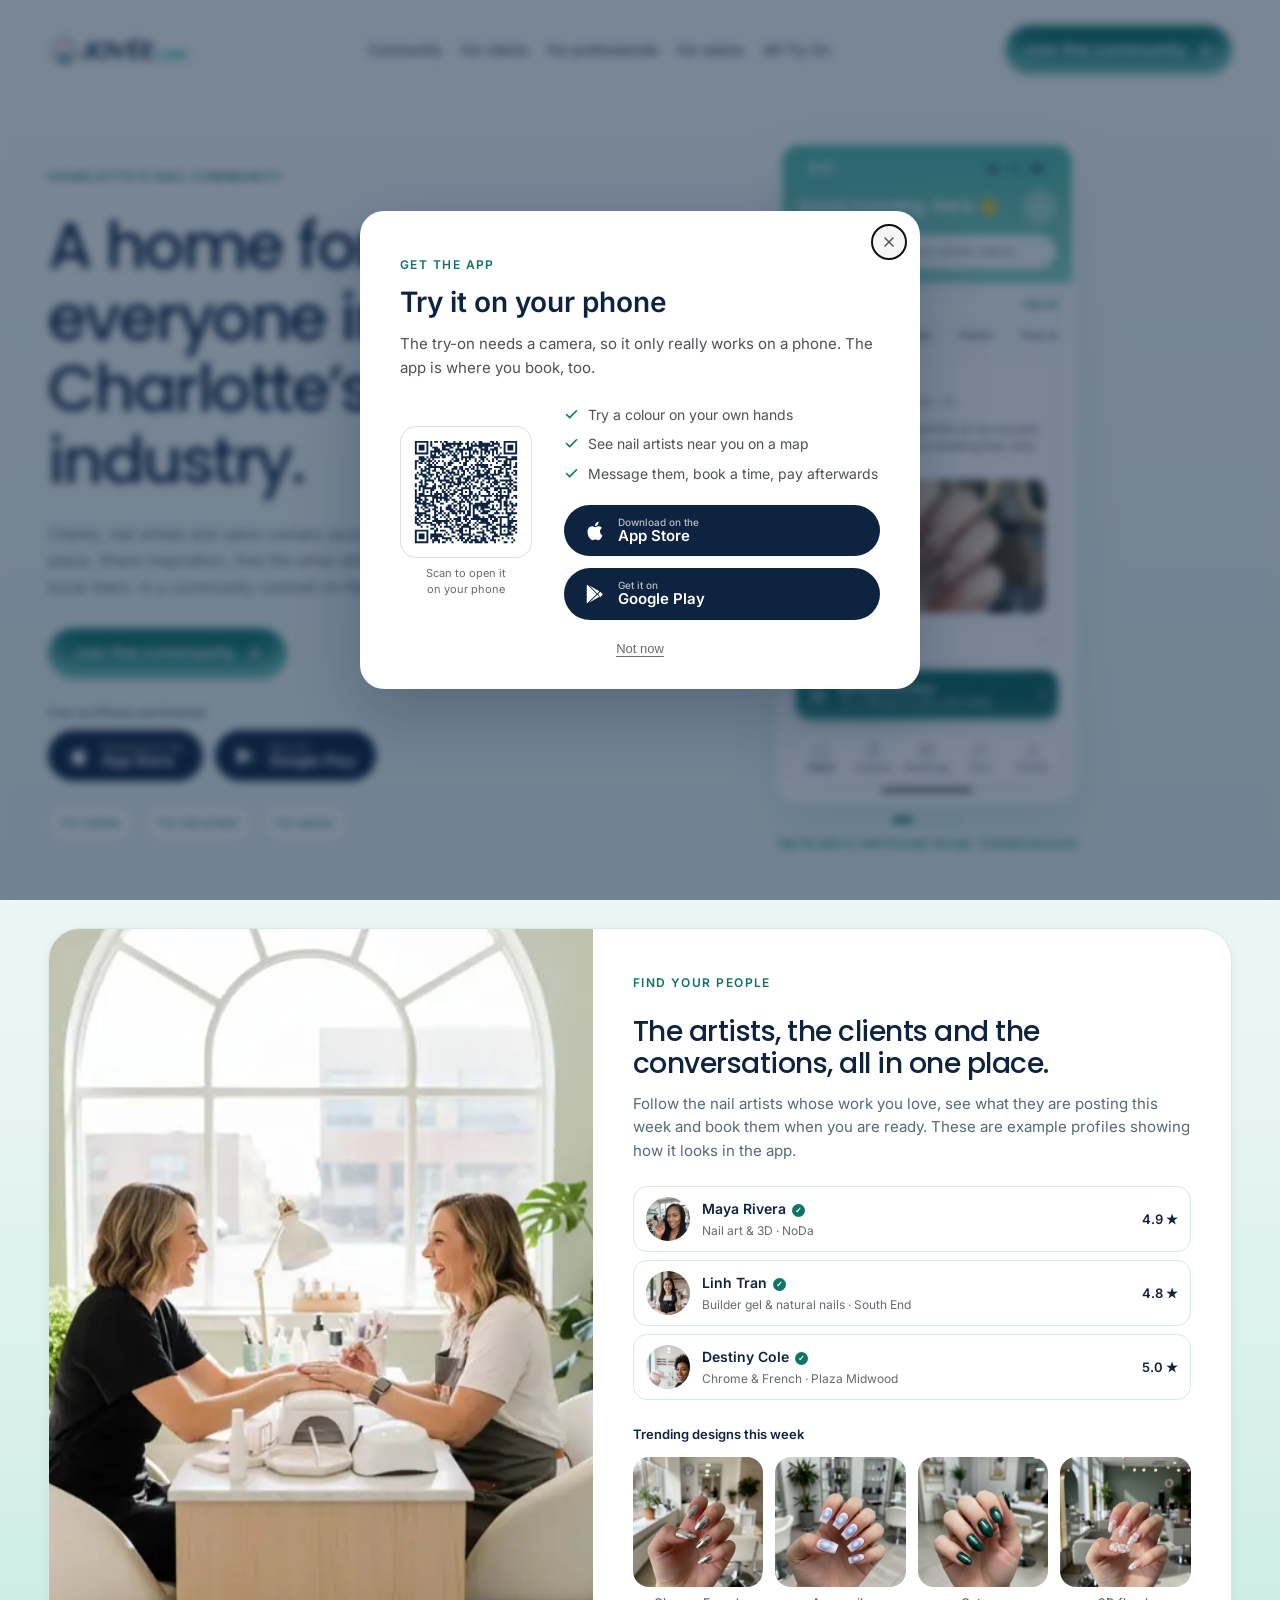
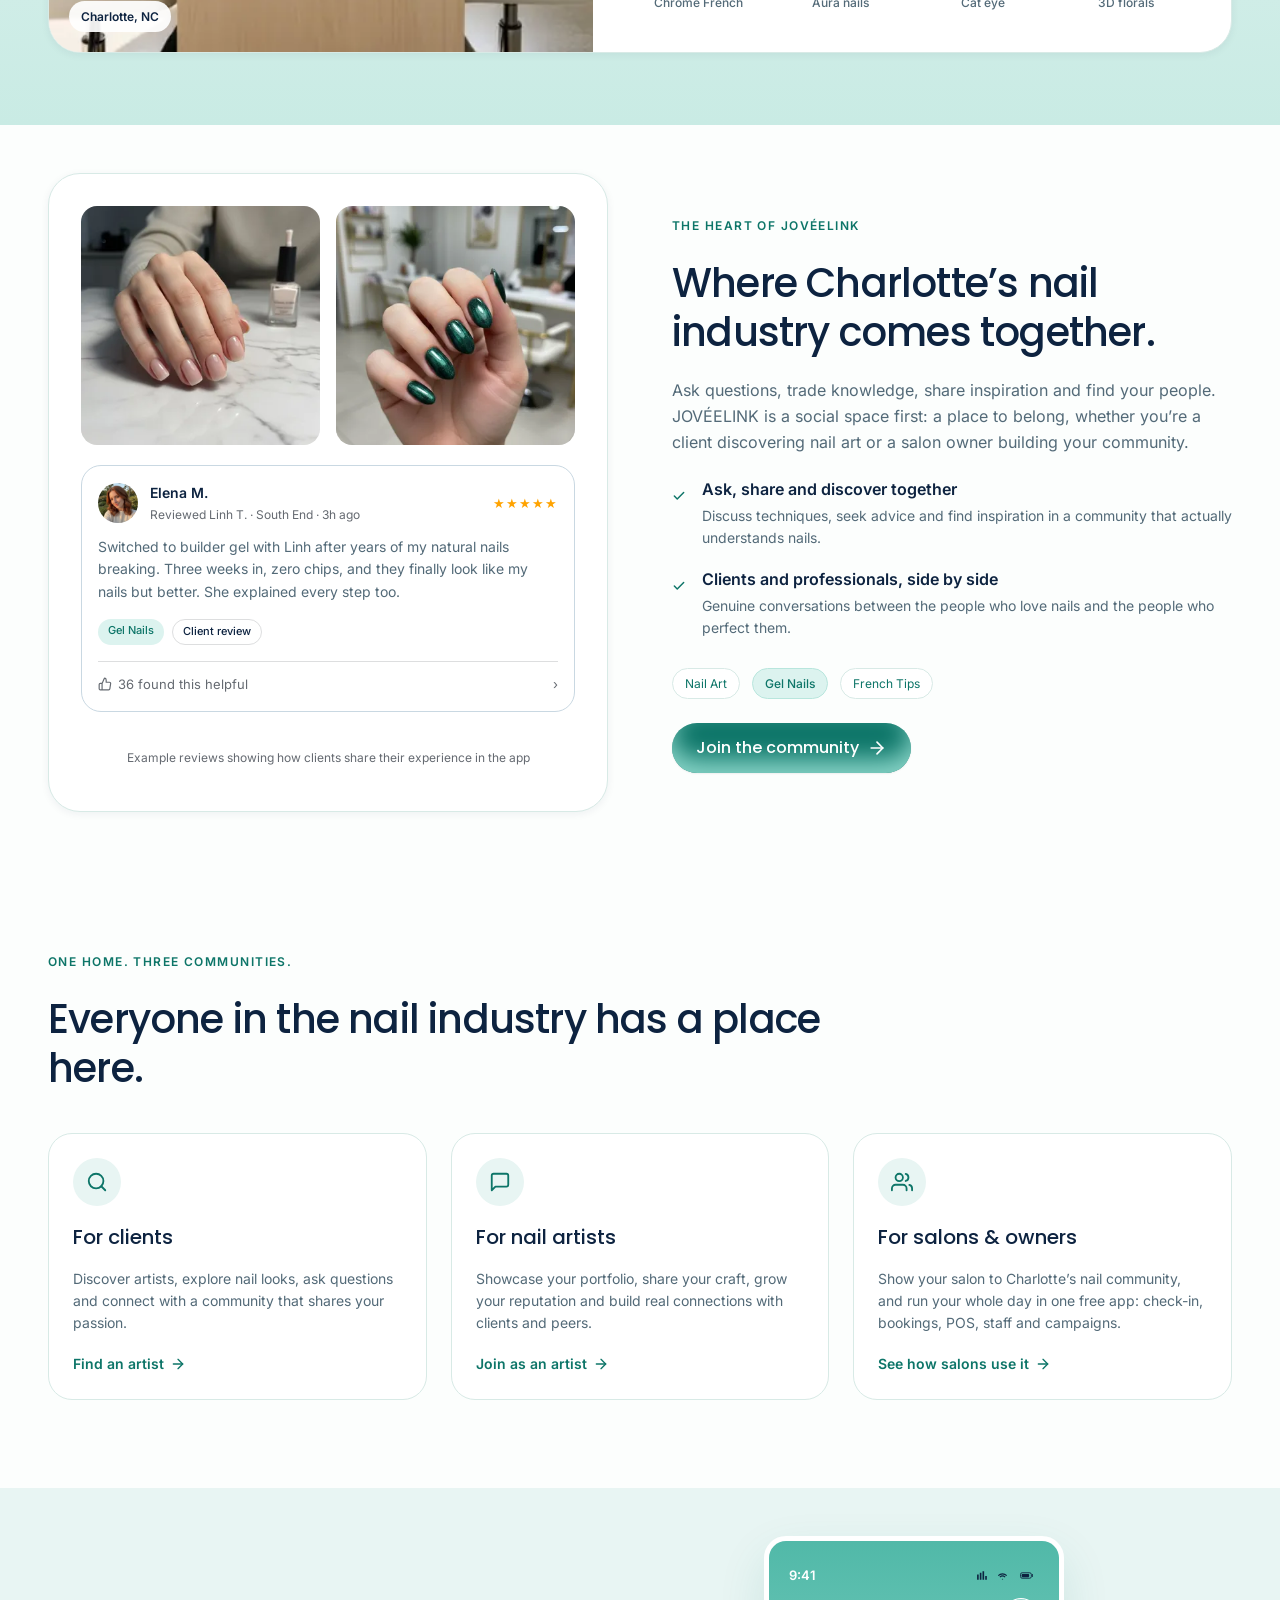
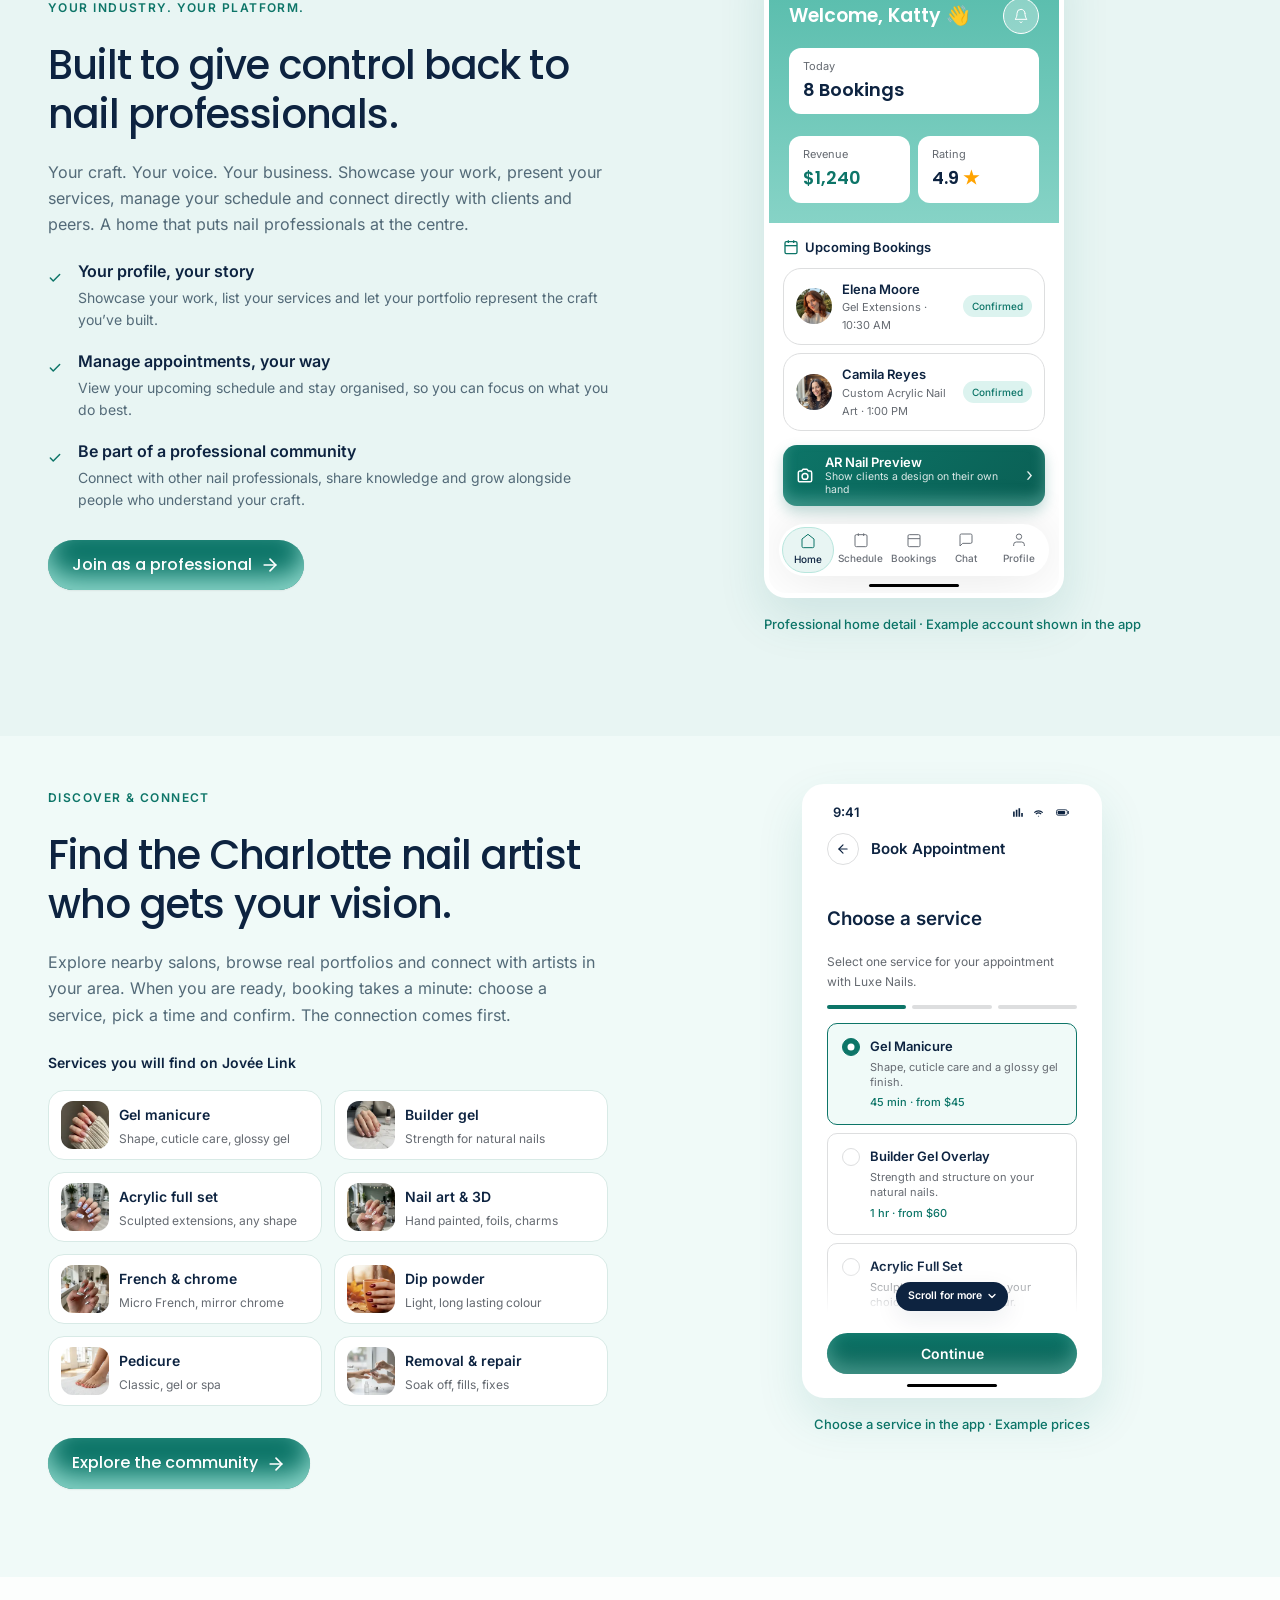
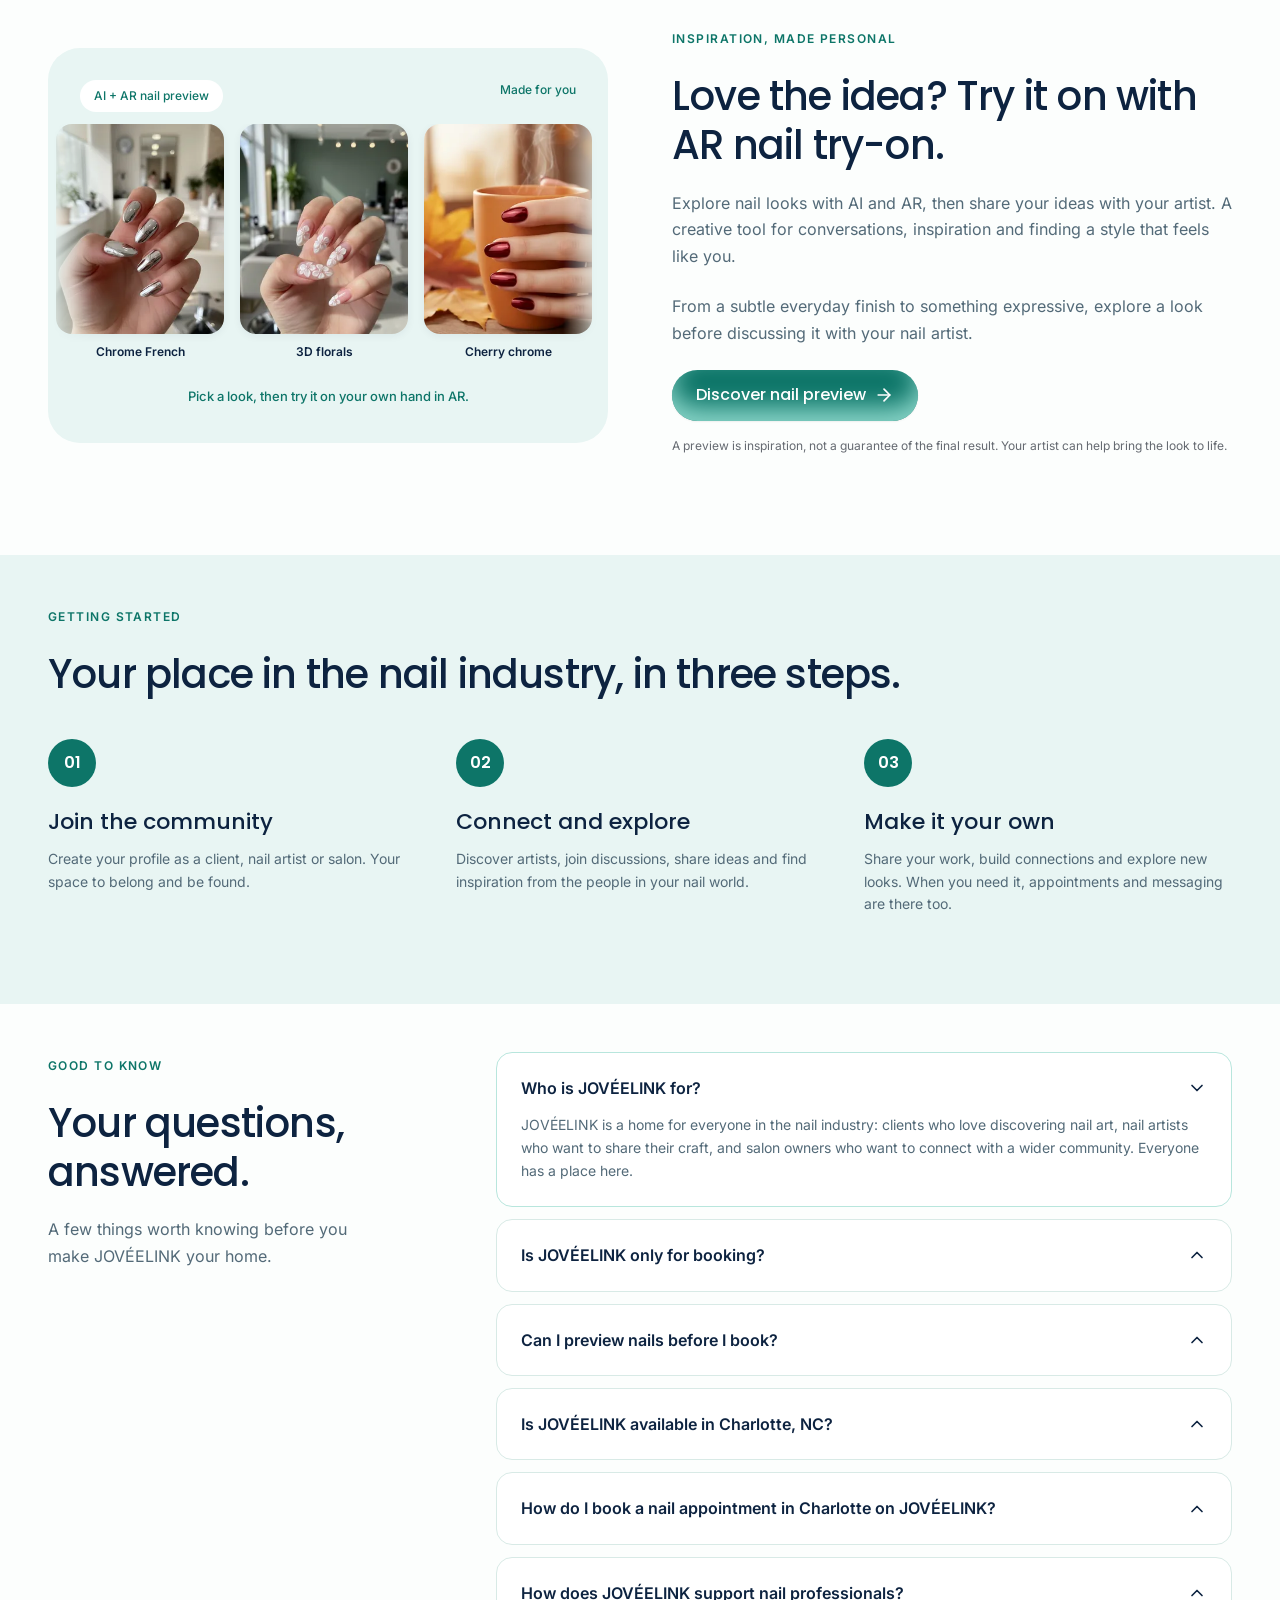
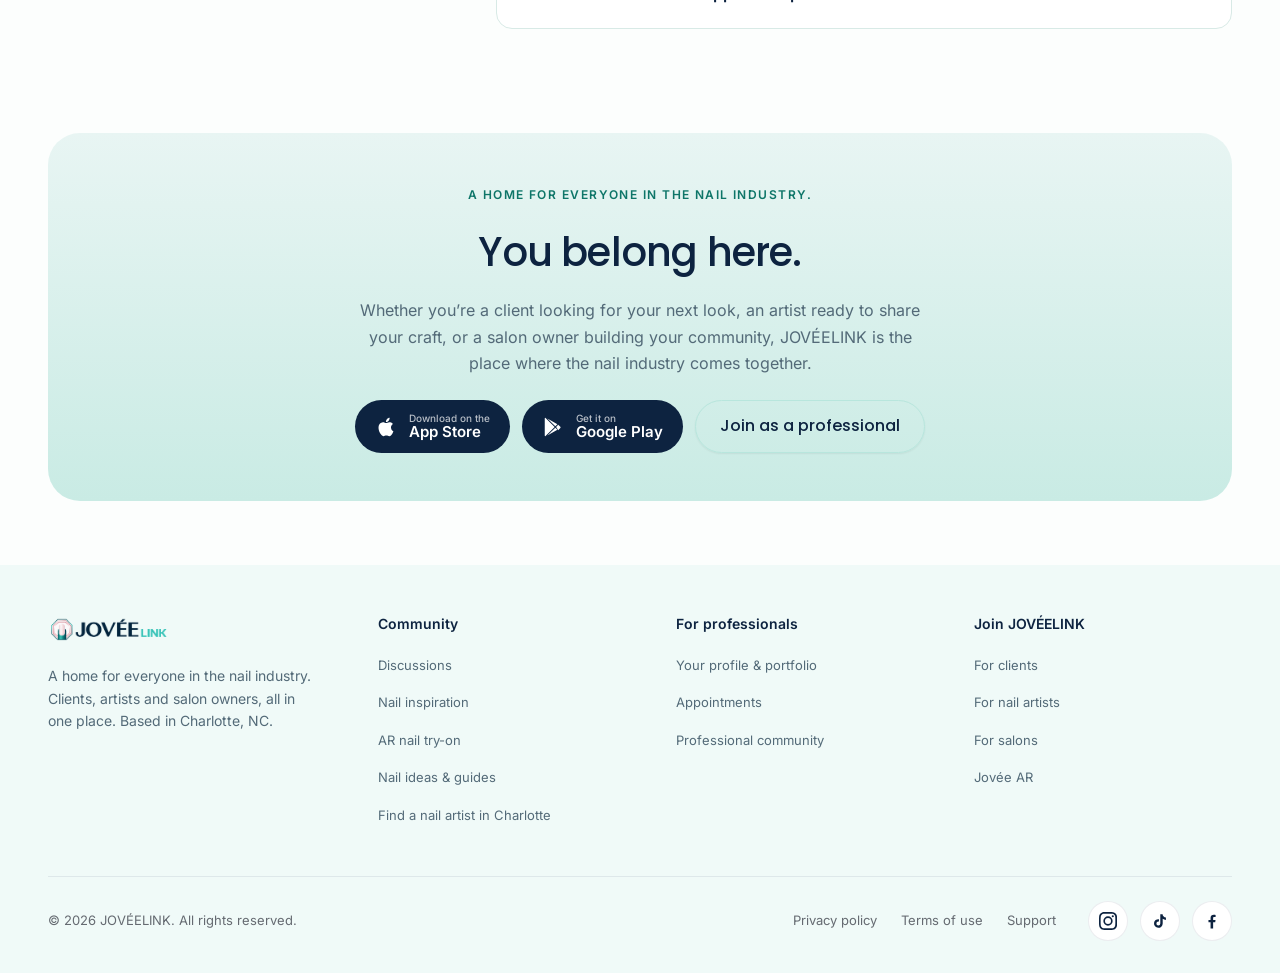
==== commit 3e13ed7b: "Salons page: rework around the 16 Nov meeting points - Complete ecosystem for your nail salon: any d" ====
--- a/index.html
+++ b/index.html
@@ -2407,7 +2407,7 @@
                         <svg viewBox="0 0 24 24" fill="none" stroke="currentColor" stroke-width="2" stroke-linecap="round" stroke-linejoin="round"><path d="M17 21v-2a4 4 0 0 0-4-4H5a4 4 0 0 0-4 4v2"/><circle cx="9" cy="7" r="4"/><path d="M23 21v-2a4 4 0 0 0-3-3.87"/><path d="M16 3.13a4 4 0 0 1 0 7.75"/></svg>
                     </div>
                     <h3>For salons &amp; owners</h3>
-                    <p>Present your salon to a community that cares about quality. Stay in control of your profile, appointments and story.</p>
+                    <p>Show your salon to Charlotte&rsquo;s nail community, and run your whole day in one free app: check-in, bookings, POS, staff and campaigns.</p>
                     <span class="benefit-more">See how salons use it <svg viewBox="0 0 24 24" fill="none" stroke="currentColor" stroke-width="2" stroke-linecap="round" stroke-linejoin="round" aria-hidden="true"><line x1="5" y1="12" x2="19" y2="12"/><polyline points="12 5 19 12 12 19"/></svg></span>
                 </a>
             </div>
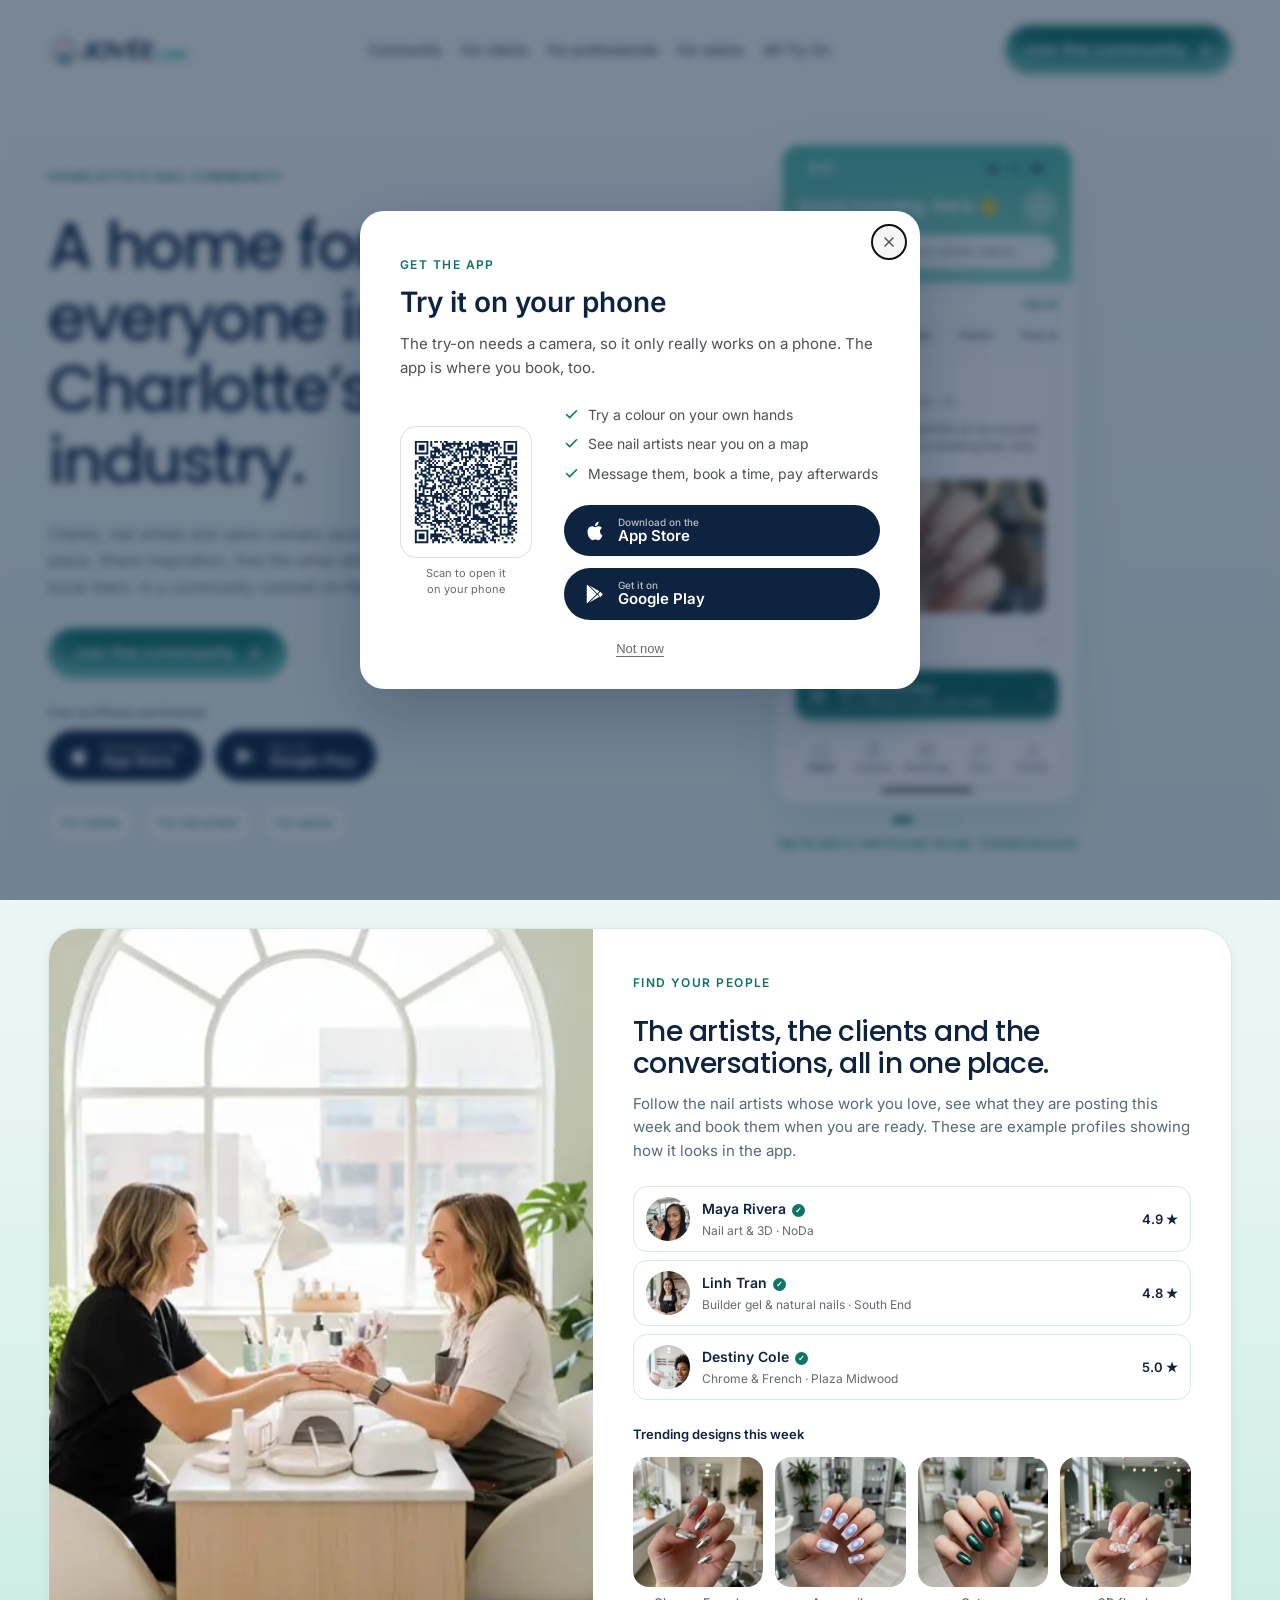
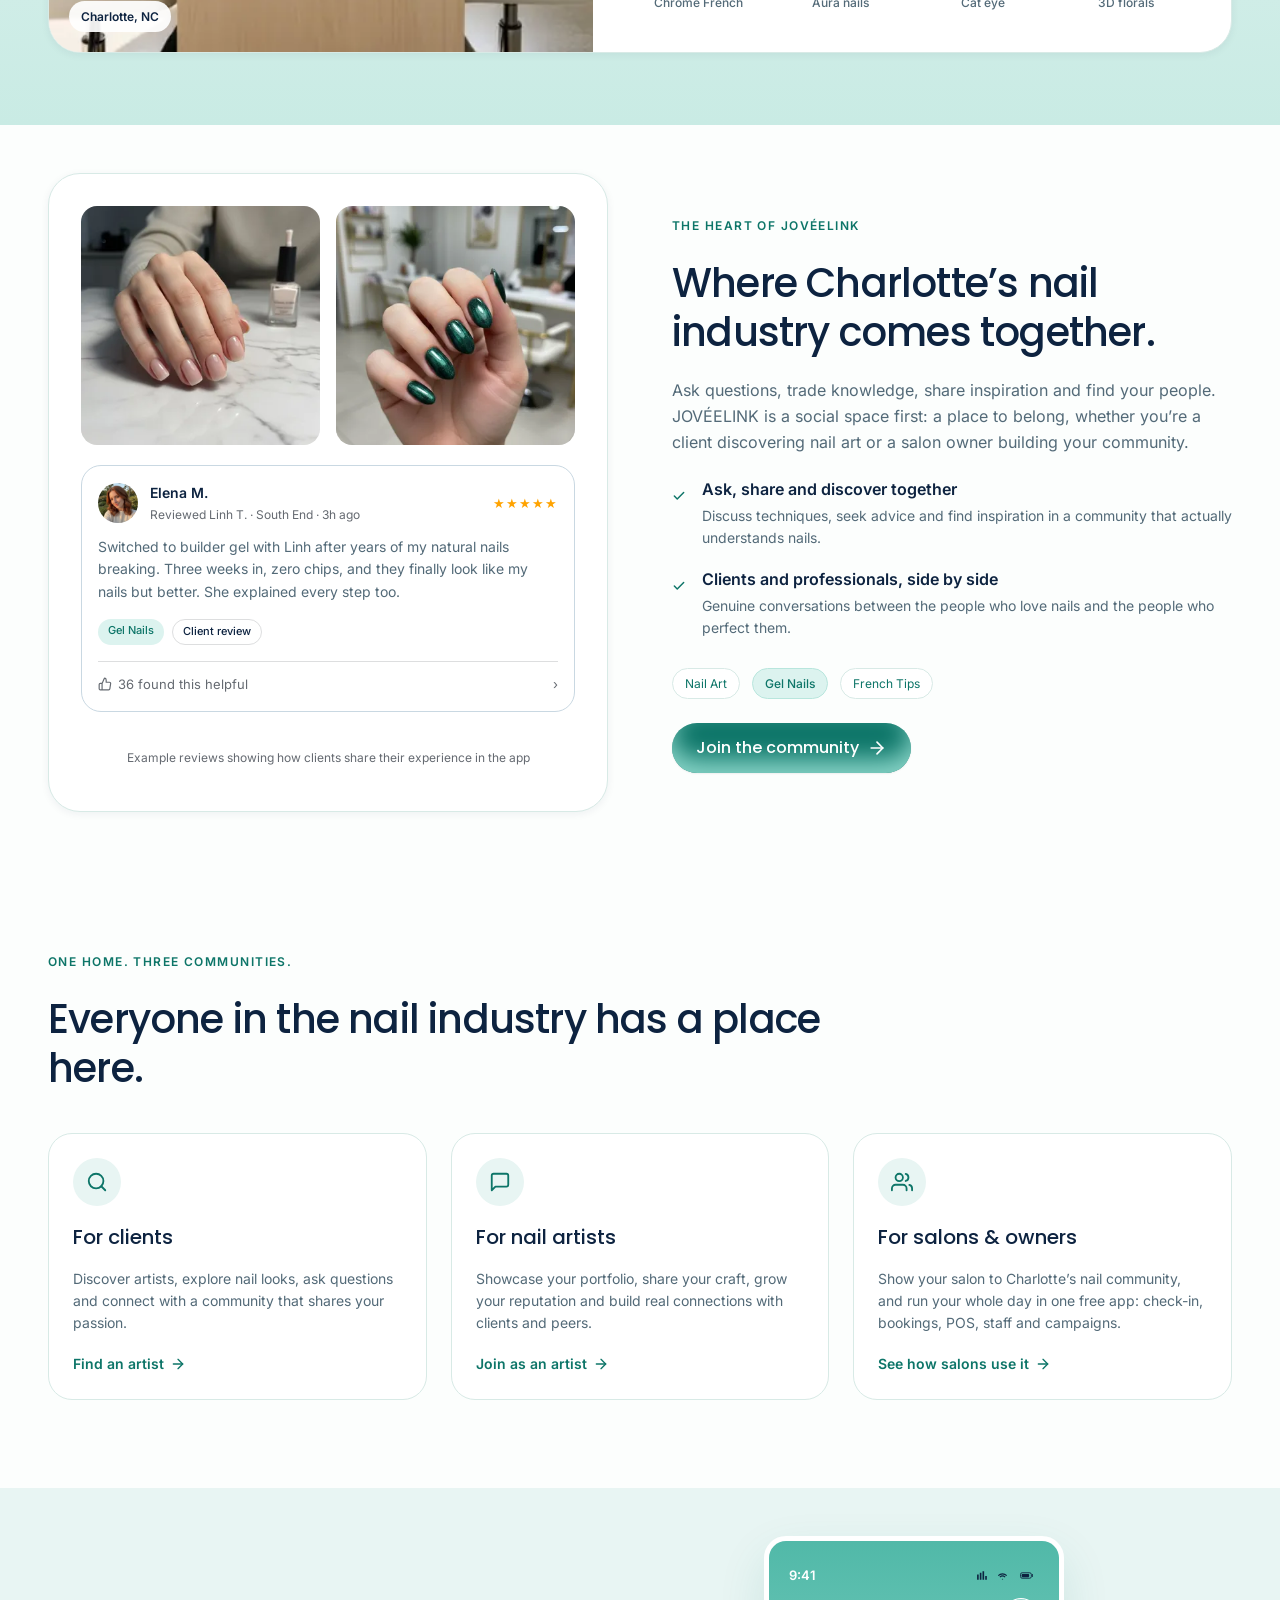
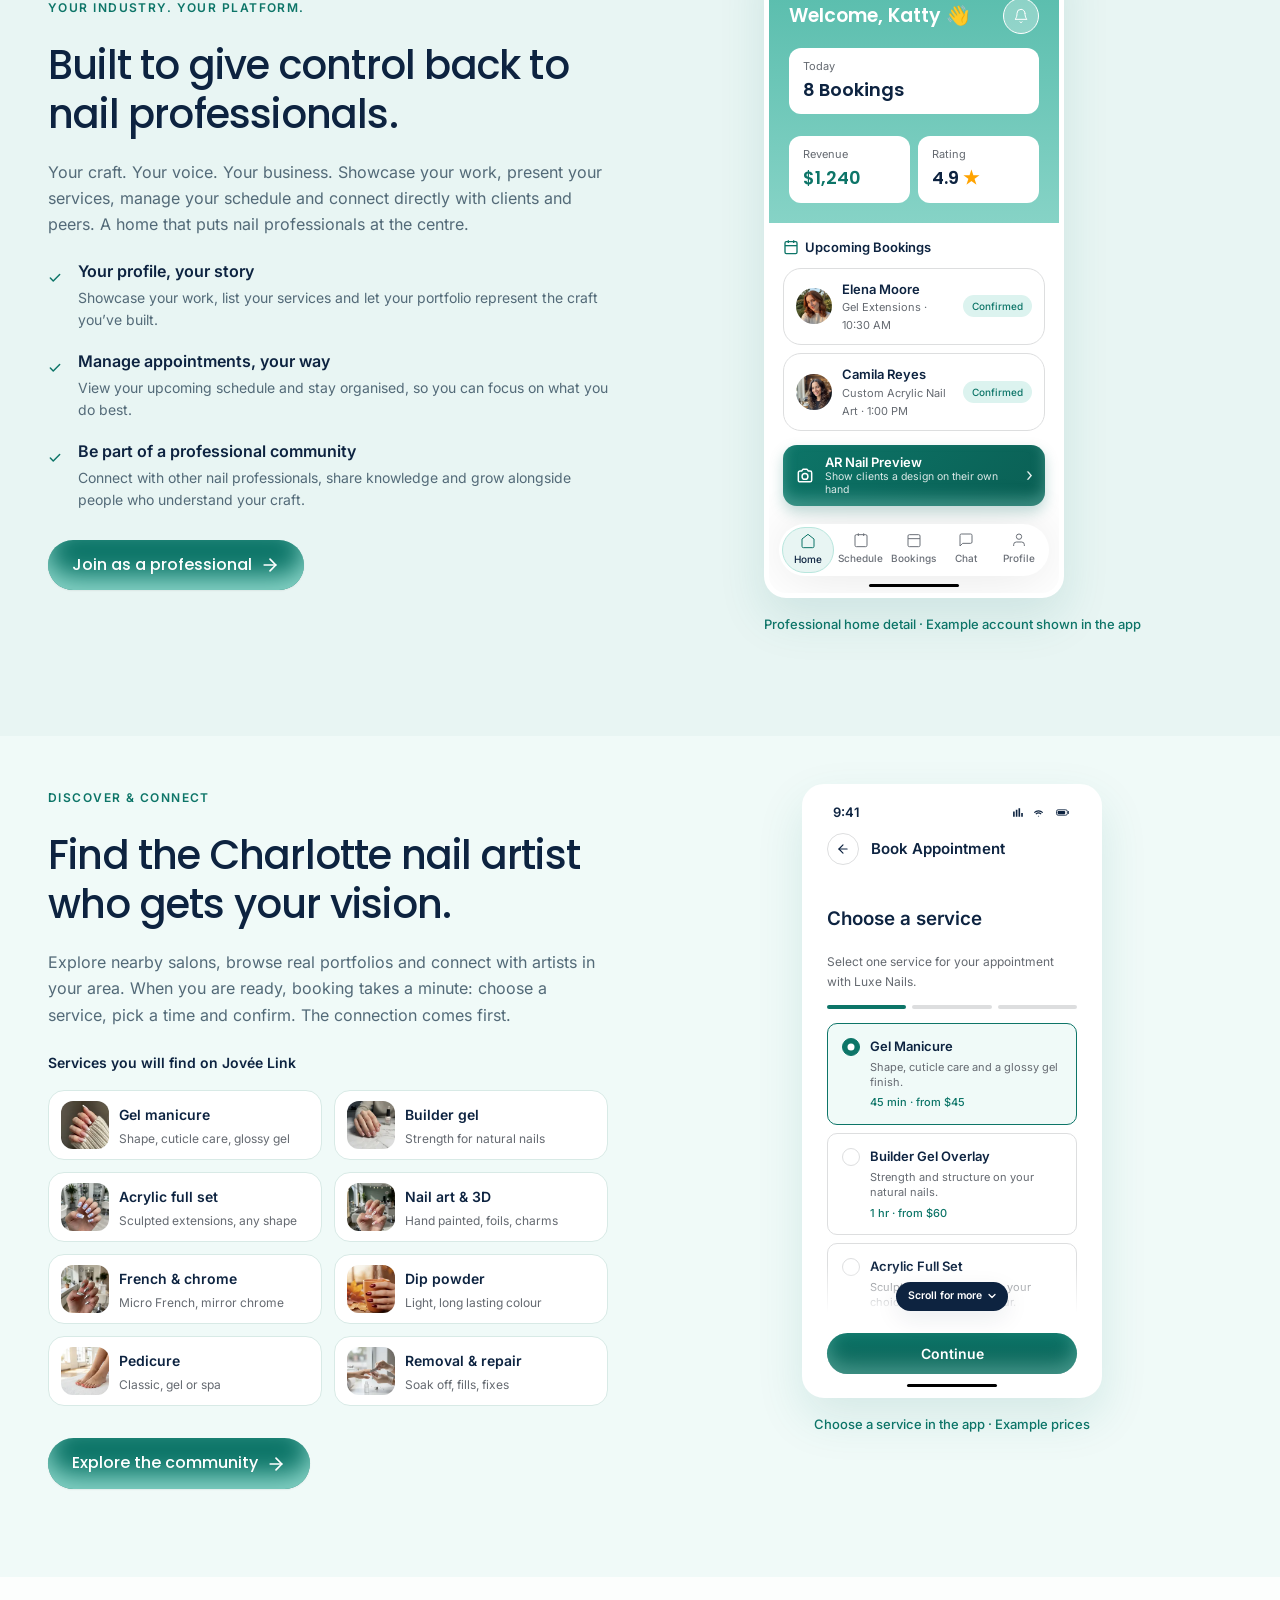
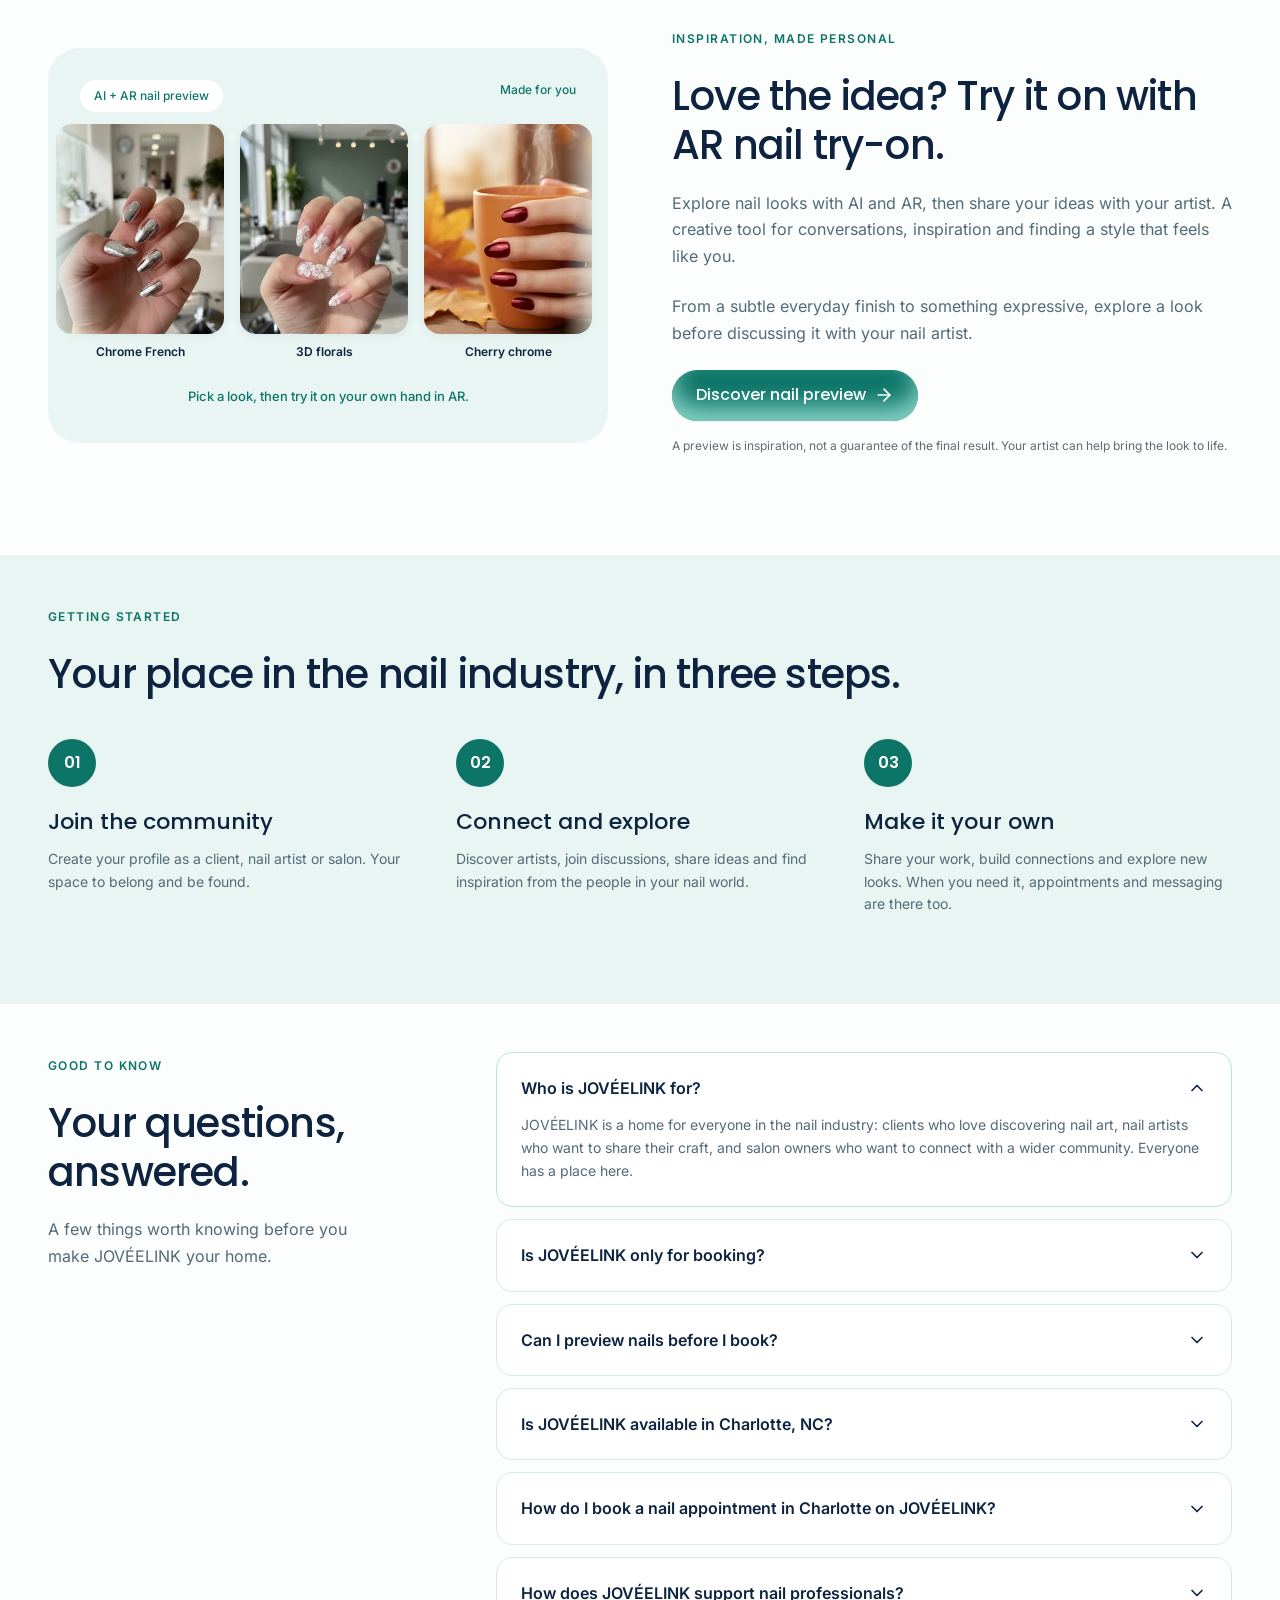
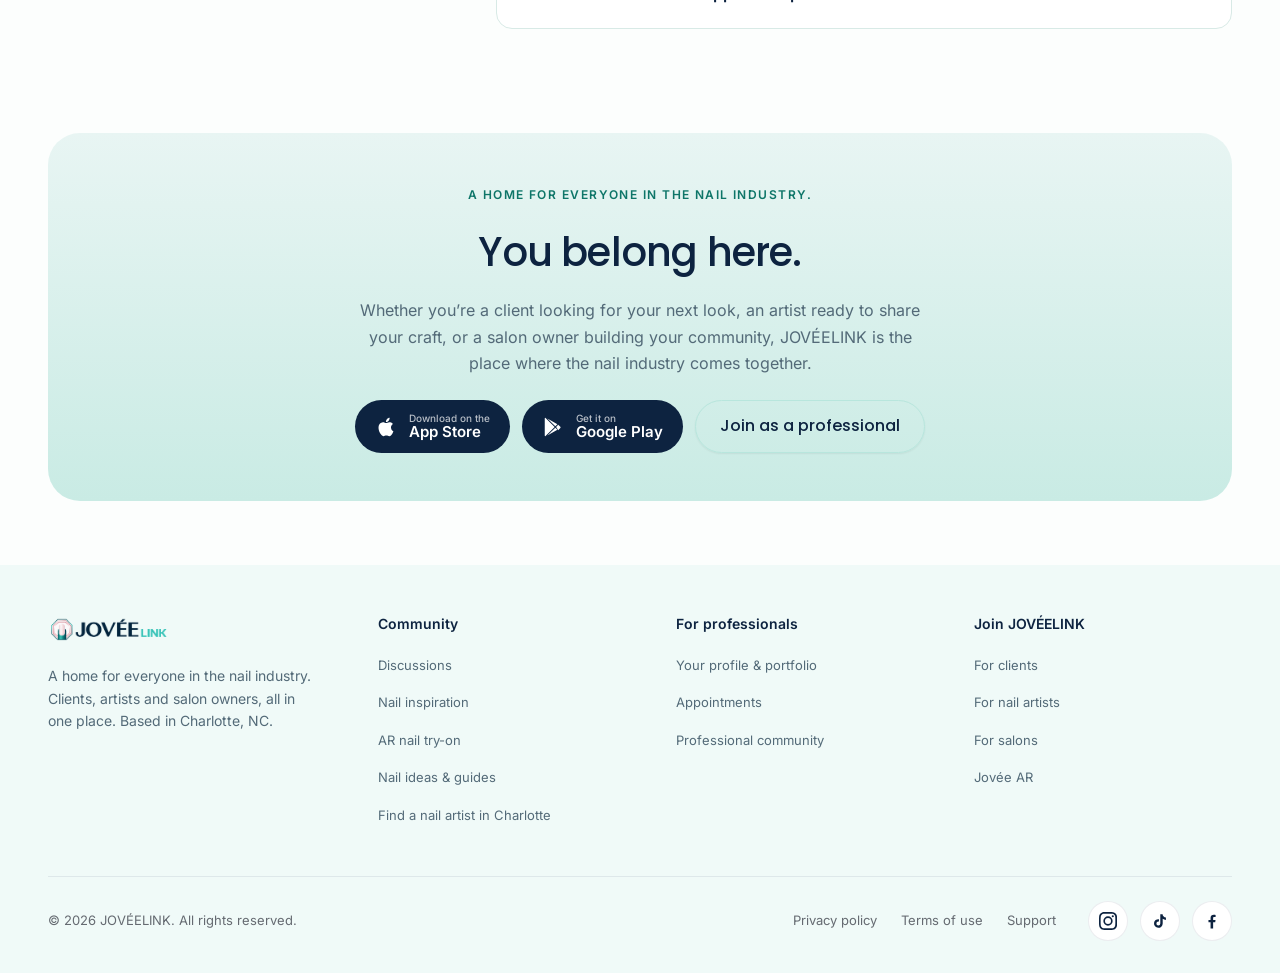
==== commit 5805fc36: "Phones: floating header, menu card, Salons map and index marks Phones (640px and under) only, except" ====
--- a/index.html
+++ b/index.html
@@ -1155,8 +1155,9 @@
             height: 20px;
             transition: transform 0.3s var(--ease);
             color: var(--text-strong);
-        }
-        .faq-item[open] .faq-chev { transform: rotate(180deg); }
+            transform: rotate(180deg); /* the drawn arrow points up: turned, it points down on a closed question */
+        }
+        .faq-item[open] .faq-chev { transform: none; }
         .faq-item p {
             margin: var(--sp-4) 0 0;
             font-size: 15px;
@@ -1806,6 +1807,221 @@
             .faq-item { padding: 20px; }
             .btn-store { width: auto; }
             .svc-grid { grid-template-columns: 1fr; }
+        }
+
+        /* The header's own phone button. Hidden above 640px. */
+        .nav-app { display: none; }
+
+        /* ==========================================
+           PHONE PASS (640 and under)
+           Less box, more content: tighter type and spacing, cards
+           become plain rows with a hairline between them, store
+           buttons sit side by side, the footer folds to two columns.
+           The header is a floating bar that folds away while you
+           scroll down, and the menu drops from it.
+           ========================================== */
+        @media (max-width: 640px) {
+            :root { --gutter: 20px; }
+
+            /* ---------- Header: a floating bar ---------- */
+            /* At the top of the page it is part of the page and scrolls away with it, so nothing sits on what
+               you are reading. Scroll back up and it returns as a floating bar. */
+            .nav { position: relative; top: auto; z-index: 100; padding: 8px 10px 0; background: none; border: 0; -webkit-backdrop-filter: none; backdrop-filter: none; pointer-events: none; transition: transform 0.32s var(--ease); }
+            .nav.is-stuck { position: sticky; top: 0; }
+            .nav-inner { pointer-events: auto; flex-wrap: nowrap; gap: 8px; max-width: none; min-height: 0; height: 52px; margin: 0; padding: 0 10px; border-radius: 26px; background-color: rgba(255, 255, 255, 0); box-shadow: 0 0 0 1px rgba(13, 35, 64, 0), 0 8px 24px rgba(13, 35, 64, 0); transition: background-color 0.25s var(--ease), box-shadow 0.25s var(--ease), padding 0.3s var(--ease); }
+            .nav-logo { flex: 0 0 auto; order: 0; height: 44px; margin-left: -3px; -webkit-tap-highlight-color: transparent; }
+            .nav-logo img { height: 32px; width: auto; }
+            .nav-links, .nav-cta .btn { display: none; }
+            .nav-cta { order: 0; gap: 6px; }
+            .nav-app { position: relative; display: inline-flex; align-items: center; justify-content: center; box-sizing: border-box; height: 36px; padding: 0 15px; border-radius: 18px; background: var(--brand-teal); color: #fff; font-family: var(--font-body); font-size: 13.5px; font-weight: 600; line-height: 1; white-space: nowrap; transition: transform 0.15s var(--ease); -webkit-tap-highlight-color: transparent; }
+            .nav-app::after { content: ""; position: absolute; inset: -6px -3px; } /* a 48px target for the thumb */
+            .nav-app:active { transform: scale(0.96); }
+            .hamburger { display: block; position: relative; flex: 0 0 auto; width: 44px; height: 44px; padding: 0; border: 0; border-radius: 50%; background-color: rgba(13, 35, 64, 0.06); cursor: pointer; transition: background-color 0.25s var(--ease); -webkit-tap-highlight-color: transparent; }
+            .hamburger span { position: absolute; left: 13px; top: 21px; width: 18px; height: 2px; margin: 0; border-radius: 2px; background: var(--navy-900); transition: transform 0.3s var(--ease), opacity 0.2s var(--ease); }
+            .hamburger span:nth-child(1) { transform: translateY(-6px); }
+            .hamburger span:nth-child(3) { transform: translateY(6px); }
+            .hamburger[aria-expanded="true"] span:nth-child(1) { transform: rotate(45deg); }
+            .hamburger[aria-expanded="true"] span:nth-child(2) { opacity: 0; }
+            .hamburger[aria-expanded="true"] span:nth-child(3) { transform: rotate(-45deg); }
+            /* scrolled back up, or the menu is open: the bar lifts off the page */
+            .nav.is-float .nav-inner, .nav.is-menu .nav-inner { padding: 0 4px 0 14px; background-color: #fff; box-shadow: 0 0 0 1px rgba(13, 35, 64, 0.06), 0 8px 24px rgba(13, 35, 64, 0.12); }
+            .nav.is-float { animation: nav-in 0.34s var(--ease); }
+            /* scrolling down again: out of the way, shadow and all */
+            .nav.is-hide { transform: translateY(calc(-100% - 36px)); }
+            .nav.is-hide .nav-inner { pointer-events: none; }
+
+            /* ---------- Menu: a card that drops from the bar ---------- */
+            .mobile-menu, .mobile-menu.open { display: flex; }
+            .mobile-menu { position: fixed; inset: 68px 10px auto 10px; z-index: 99; flex-direction: column; gap: 2px; box-sizing: border-box; max-height: calc(100vh - 84px); max-height: calc(100dvh - 84px); padding: 8px; overflow-y: auto; overscroll-behavior: contain; border-radius: 24px; background: #fff; box-shadow: 0 0 0 1px rgba(13, 35, 64, 0.06), 0 24px 60px rgba(13, 35, 64, 0.28); transform-origin: calc(100% - 26px) 0; transform: translateY(-8px) scale(0.96); opacity: 0; visibility: hidden; pointer-events: none; transition: transform 0.26s cubic-bezier(0.2, 0.8, 0.2, 1), opacity 0.18s var(--ease), visibility 0s linear 0.26s; }
+            .mobile-menu.open { transform: none; opacity: 1; visibility: visible; pointer-events: auto; transition: transform 0.26s cubic-bezier(0.2, 0.8, 0.2, 1), opacity 0.18s var(--ease); }
+            .mobile-menu > a { display: grid; grid-template-columns: 40px minmax(0, 1fr) 18px; column-gap: 12px; align-items: center; padding: 9px 10px; border: 0; border-radius: 16px; font-size: 16px; color: var(--text-strong); -webkit-tap-highlight-color: transparent; }
+            .mobile-menu > a:active, .mobile-menu > a[aria-current="page"] { background: var(--brand-mint); }
+            .mm-ico { display: grid; place-items: center; width: 40px; height: 40px; border-radius: 50%; background: var(--brand-mint); color: var(--brand-teal); }
+            .mobile-menu > a[aria-current="page"] .mm-ico { background: #fff; }
+            .mm-ico svg, .mm-go { fill: none; stroke: currentColor; stroke-width: 2; stroke-linecap: round; stroke-linejoin: round; }
+            .mm-ico svg { width: 19px; height: 19px; }
+            .mm-txt strong { display: block; font-family: var(--font-head); font-size: 16px; font-weight: 600; line-height: 1.25; color: var(--text-strong); }
+            .mm-txt small { display: block; margin-top: 1px; font-size: 13px; font-weight: 400; line-height: 1.35; color: var(--text-body); }
+            .mm-go { width: 18px; height: 18px; color: #9aa6b2; }
+            .mm-foot { margin-top: 6px; padding: 14px 10px 8px; border-top: 1px solid rgba(13, 35, 64, 0.08); }
+            .mm-foot p { margin: 0 0 10px; font-size: 13px; font-weight: 500; line-height: 1.3; color: var(--text-body); }
+            .mm-stores { display: flex; gap: 10px; }
+            .mm-stores .btn-store { flex: 1 1 0; min-width: 0; width: auto; justify-content: center; padding: 10px 8px; gap: 8px; border: 0; border-radius: 12px; color: #fff; }
+            .mobile-menu.open > * { animation: mm-in 0.36s cubic-bezier(0.2, 0.8, 0.2, 1) both; }
+            .mobile-menu.open > :nth-child(2) { animation-delay: 0.03s; }
+            .mobile-menu.open > :nth-child(3) { animation-delay: 0.06s; }
+            .mobile-menu.open > :nth-child(4) { animation-delay: 0.09s; }
+            .mobile-menu.open > :nth-child(5) { animation-delay: 0.12s; }
+            .mobile-menu.open > :nth-child(6) { animation-delay: 0.15s; }
+            .nav-scrim { position: fixed; inset: 0; z-index: 98; background: rgba(13, 35, 64, 0.4); opacity: 0; visibility: hidden; transition: opacity 0.25s var(--ease), visibility 0s linear 0.25s; -webkit-tap-highlight-color: transparent; }
+            .nav-scrim.show { opacity: 1; visibility: visible; transition: opacity 0.25s var(--ease); }
+
+            /* ---------- Touch: things answer the finger ---------- */
+            a, button, summary { -webkit-tap-highlight-color: rgba(13, 117, 104, 0.1); }
+            .btn, .btn-store { transition: transform 0.15s var(--ease), box-shadow 0.2s var(--ease), background-color 0.2s var(--ease); }
+            .btn:active, .btn-store:active, .btn-store:hover:active { transform: scale(0.97); }
+
+            /* ---------- Type and spacing ---------- */
+            h1, h2, h3, .h1, .h2 { text-wrap: balance; }
+            p, li { text-wrap: pretty; }
+            section { padding: 44px 0; }
+            .h1 { font-size: clamp(30px, 8.4vw, 36px); line-height: 1.12; letter-spacing: -0.02em; }
+            .h2 { font-size: clamp(24px, 6.6vw, 28px); line-height: 1.18; }
+            .lede { font-size: 16px; line-height: 1.55; }
+            .page-hero { margin-top: -60px; padding: 84px 0 36px; }
+            .page-hero .h1 { margin-bottom: 14px; }
+            .section-head { margin-bottom: 20px; }
+            /* store buttons: two across, never stacked */
+            .ctas { flex-wrap: wrap; gap: 10px; }
+            .ctas > .btn { flex: 1 0 100%; justify-content: center; }
+            .ctas .btn-store { flex: 1 1 0; min-width: 0; justify-content: center; padding: 10px 8px; gap: 8px; border-radius: 12px; }
+            .ctas .btn-store svg { width: 20px; height: 20px; }
+            .btn-store-text small { font-size: 9px; white-space: nowrap; }
+            .btn-store-text strong { font-size: 14px; white-space: nowrap; }
+            /* feature tiles: rows, not boxes */
+            .feature-grid { gap: 0; }
+            .feature-tile, .feature-tile:hover { display: grid; grid-template-columns: 40px minmax(0, 1fr); column-gap: 14px; align-items: start; background: none; border: 0; border-radius: 0; box-shadow: none; transform: none; padding: 16px 0; border-bottom: 1px solid rgba(13, 35, 64, 0.09); }
+            .feature-tile:last-child { border-bottom: 0; padding-bottom: 0; }
+            .feature-tile:first-child { padding-top: 0; }
+            .feature-icon { width: 40px; height: 40px; margin: 0; grid-row: 1 / span 2; }
+            .feature-icon svg { width: 19px; height: 19px; }
+            .feature-tile h3 { font-size: 16.5px; margin: 0 0 3px; }
+            .feature-tile p { font-size: 14.5px; line-height: 1.5; }
+            /* "two ways" cards: two plain entries with a hairline between them */
+            div.ways-grid { gap: 0; } /* the page's own rule sets a gap; this one has to outrank it */
+            .ways-grid .way-card, .ways-grid .way-card:hover { padding: 18px 0; background: none; border: 0; border-bottom: 1px solid rgba(13, 35, 64, 0.1); border-radius: 0; box-shadow: none; transform: none; }
+            .ways-grid .way-card:first-child { padding-top: 0; }
+            .ways-grid .way-card:last-child { border-bottom: 0; padding-bottom: 0; }
+            .ways-grid .way-tag { background: #fff; margin-bottom: 0; }
+            .ways-grid .way-card h3 { font-size: 18px; margin: 10px 0 5px; }
+            .ways-grid .way-card p { font-size: 14.5px; line-height: 1.55; }
+            /* steps */
+            .steps-grid { gap: 18px; }
+            .step-card { display: grid; grid-template-columns: 40px minmax(0, 1fr); column-gap: 14px; }
+            .step-card .step-num { grid-row: 1 / span 2; width: 40px; height: 40px; margin: 0; font-size: 14px; }
+            .step-card h3 { font-size: 17px; margin: 0 0 3px; }
+            .step-card p { font-size: 14.5px; line-height: 1.5; margin: 0; }
+            /* the try-on page keeps its own step styles: on phones they follow the same plain rows */
+            .steps-grid .step-card, .steps-grid .step-card:hover { padding: 0; background: none; border: 0; border-radius: 0; box-shadow: none; transform: none; }
+            .steps-grid .step-card .step-num { width: 40px; height: 40px; margin: 0; }
+            /* questions: a plain list with hairlines */
+            .faq-list { gap: 0; }
+            .faq-item, .faq-item[open] { background: none; border: 0; border-bottom: 1px solid rgba(13, 35, 64, 0.1); border-radius: 0; padding: 0; }
+            .faq-item summary { font-size: 15.5px; padding: 15px 0; margin: 0; }
+            .faq-item p { margin: -4px 0 16px; font-size: 14.5px; line-height: 1.6; }
+            /* closing band */
+            .cta-band { padding: 40px 0; }
+            .cta-band .h2 { margin-bottom: 10px; }
+            .cta-band .lede { margin-bottom: 22px; font-size: 15px; }
+            /* footer: two columns of links */
+            .footer { padding: 36px 0 24px; }
+            .footer-grid { grid-template-columns: 1fr 1fr; gap: 22px 16px; }
+            .footer-brand { grid-column: 1 / -1; }
+            .footer-tag { font-size: 14px; margin-top: 10px; }
+            .footer-col h3 { margin-bottom: 6px; font-size: 13px; }
+            .footer-col a { font-size: 14px; padding: 6px 0; }
+            .footer-bottom { margin-top: 22px; padding-top: 18px; gap: 12px; }
+            .prose-page { padding: 28px 0 44px; }
+        }
+        /* the narrowest phones: the logo and the button give a little so the bar still fits */
+        @media (max-width: 350px) {
+            .nav-logo img { height: 28px; }
+            .nav-app { padding: 0 12px; font-size: 13px; }
+        }
+        @keyframes mm-in { from { opacity: 0; transform: translateY(-6px); } }
+        /* Phones: going from one page to the next cross-fades instead of flashing white. The switch for it
+           (@view-transition) sits in each page's <head>, because the browser reads it before this file has
+           loaded; this only sets the pace. Browsers that do not know it ignore it. */
+        @media (max-width: 640px) {
+            ::view-transition-old(root), ::view-transition-new(root) { animation-duration: 0.22s; }
+        }
+        @keyframes nav-in { from { transform: translateY(calc(-100% - 36px)); } }
+        @media (max-width: 640px) and (prefers-reduced-motion: reduce) {
+            .nav, .nav-inner, .nav-app, .hamburger, .hamburger span, .mobile-menu, .mobile-menu.open, .nav-scrim, .nav-scrim.show { transition: none; }
+            .mobile-menu.open > *, .nav.is-float { animation: none; }
+        }
+
+        /* PHONE PASS, homepage pieces */
+        @media (max-width: 640px) {
+            :root { --sec-y: 44px; }
+            .hero { padding: 12px 0 32px; }
+            .hero-grid { gap: 28px; }
+            .hero-copy .lede { margin-bottom: 20px; }
+            .hero-copy .ctas { display: none; }
+            .hero-stores { margin-top: 0; margin-bottom: 16px; }
+            .hero-stores-row { flex-direction: row; gap: 10px; }
+            .hero-stores-row .btn-store { flex: 1 1 0; min-width: 0; width: auto; justify-content: center; padding: 10px 8px; gap: 8px; border-radius: 12px; }
+            .hero-chips { gap: 8px; margin-top: 16px; flex-wrap: nowrap; overflow-x: auto; scrollbar-width: none; margin-right: calc(var(--gutter) * -1); padding-right: var(--gutter); }
+            .hero-chips::-webkit-scrollbar { display: none; }
+            .hero-chips .chip { flex-shrink: 0; }
+            /* the people band: photo shorter, designs in one swipeable row */
+            .people-img { aspect-ratio: 16 / 9; }
+            .people-copy { padding: 20px; }
+            .people-title { font-size: 20px; }
+            /* the three artists: plain rows, like the rest of the page */
+            .people-artists { gap: 0; margin-bottom: 18px; }
+            .people-artist { padding: 11px 0; border: 0; border-bottom: 1px solid rgba(13, 35, 64, 0.09); border-radius: 0; background: none; }
+            .people-artist:last-child { border-bottom: 0; }
+            .people-trends { display: flex; grid-template-columns: none; gap: 10px; overflow-x: auto; scroll-snap-type: x mandatory; scroll-padding: 0 20px; overscroll-behavior-x: contain; scrollbar-width: none; margin: 0 -20px; padding: 0 20px 2px; }
+            .people-trends::-webkit-scrollbar { display: none; }
+            .people-trend { flex: 0 0 31%; scroll-snap-align: start; }
+            /* three audiences: rows, not boxes */
+            .benefits-head { margin-bottom: 18px; }
+            .benefit-grid { gap: 0; }
+            .benefit-card, .benefit-card:hover { display: grid; grid-template-columns: 40px minmax(0, 1fr) 18px; column-gap: 14px; row-gap: 2px; align-items: center; background: none; border: 0; border-radius: 0; box-shadow: none; transform: none; padding: 16px 0; border-bottom: 1px solid rgba(13, 35, 64, 0.09); }
+            .benefit-card:last-child { border-bottom: 0; }
+            .benefit-icon { grid-row: 1 / span 2; width: 40px; height: 40px; margin: 0; align-self: start; }
+            .benefit-icon svg { width: 19px; height: 19px; }
+            .benefit-card h3 { grid-column: 2; font-size: 17px; margin: 0; }
+            .benefit-card p { grid-column: 2; font-size: 14.5px; line-height: 1.5; margin: 0; }
+            .benefit-more { grid-column: 3; grid-row: 1 / span 2; padding: 0; margin: 0; font-size: 0; gap: 0; }
+            .benefit-more svg { width: 18px; height: 18px; }
+            /* services: small tiles, two across */
+            .svc-grid { grid-template-columns: 1fr 1fr; gap: 8px; margin-bottom: 22px; }
+            .svc-grid li { grid-template-columns: 36px minmax(0, 1fr); grid-template-rows: auto; align-items: center; padding: 7px 9px; column-gap: 9px; border-radius: 12px; }
+            .svc-ico { grid-row: auto; width: 36px; height: 36px; border-radius: 9px; }
+            .svc-grid li strong { font-size: 13.5px; line-height: 1.25; }
+            .svc-grid li small { display: none; }
+            /* three steps: number beside the text */
+            .how-head { margin-bottom: 20px; }
+            .faq-two { gap: 10px; }
+            .faq-head .lede { margin-bottom: 0; }
+            .how-grid { gap: 18px; }
+            .how-step { display: grid; grid-template-columns: 40px minmax(0, 1fr); column-gap: 14px; }
+            .how-num { grid-row: 1 / span 2; width: 40px; height: 40px; margin: 0; font-size: 14px; }
+            .how-step h3 { font-size: 17px; margin: 0 0 3px; }
+            .how-step p { font-size: 14.5px; line-height: 1.5; margin: 0; }
+            .checklist { gap: 14px; }
+            .checklist li { gap: 12px; }
+            .community-left { padding: 14px; border-radius: 20px; }
+            .belong-card { padding: 28px 18px; border-radius: 22px; }
+            .belong-card .ctas { flex-wrap: wrap; }
+            .belong-card .ctas .btn-store { flex: 1 1 0; width: auto; min-width: 0; padding: 10px 8px; }
+            .belong-card .ctas .btn { flex: 1 0 100%; }
+            .phone-screens { height: 520px; }
+            /* the services list inside the booking phone: when it reaches its end, the next swipe moves the page
+               (it used to hold the swipe, which left a thumb stuck inside the phone) */
+            .phone-svc-list { overscroll-behavior: auto; }
         }
     </style>
     <script type="application/ld+json">
@@ -1968,6 +2184,7 @@
   ]
 }
     </script>
+    <style>@media (max-width: 640px) and (prefers-reduced-motion: no-preference) { @view-transition { navigation: auto; } }</style>
 </head>
 <body>
 
@@ -1991,6 +2208,7 @@
                     Join the community
                     <svg viewBox="0 0 24 24" fill="none" stroke="currentColor" stroke-width="2" stroke-linecap="round" stroke-linejoin="round"><line x1="5" y1="12" x2="19" y2="12"/><polyline points="12 5 19 12 12 19"/></svg>
                 </a>
+                <a href="#belong" class="nav-app" data-store-link data-tt-track="nav_get_app">Get the app</a>
                 <button class="hamburger" id="hamburger" aria-label="Open menu" aria-expanded="false">
                     <span></span><span></span><span></span>
                 </button>
@@ -1999,14 +2217,24 @@
     </header>
 
     <nav class="mobile-menu" id="mobileMenu" aria-label="Mobile">
-        <a href="#community">Community</a>
-        <a href="/for-clients">For clients</a>
-        <a href="/for-artists">For professionals</a>
-        <a href="/for-salons">For salons</a>
-        <a href="/try-on" data-tt-track="nav_ar_tryon">AR Try On</a>
-        <a href="#belong" class="btn btn-primary">Join the community
-            <svg viewBox="0 0 24 24" fill="none" stroke="currentColor" stroke-width="2" stroke-linecap="round" stroke-linejoin="round"><line x1="5" y1="12" x2="19" y2="12"/><polyline points="12 5 19 12 12 19"/></svg>
-        </a>
+        <a href="#community"><span class="mm-ico"><svg viewBox="0 0 24 24" aria-hidden="true"><path d="M7.9 20A9 9 0 1 0 4 16.1L2 22Z"/></svg></span><span class="mm-txt"><strong>Community</strong><small>Discussions, inspiration and your people</small></span><svg class="mm-go" viewBox="0 0 24 24" aria-hidden="true"><path d="m9 18 6-6-6-6"/></svg></a>
+        <a href="/for-clients"><span class="mm-ico"><svg viewBox="0 0 24 24" aria-hidden="true"><circle cx="11" cy="11" r="8"/><path d="m21 21-4.3-4.3"/></svg></span><span class="mm-txt"><strong>For clients</strong><small>Find a nail artist and book</small></span><svg class="mm-go" viewBox="0 0 24 24" aria-hidden="true"><path d="m9 18 6-6-6-6"/></svg></a>
+        <a href="/for-artists"><span class="mm-ico"><svg viewBox="0 0 24 24" aria-hidden="true"><path d="m9.06 11.9 8.07-8.06a2.85 2.85 0 1 1 4.03 4.03l-8.06 8.08"/><path d="M7.07 14.94c-1.66 0-3 1.35-3 3.02 0 1.33-2.5 1.52-2 2.02 1.08 1.1 2.49 2.02 4 2.02 2.2 0 4-1.8 4-4.04a3.01 3.01 0 0 0-3-3.02z"/></svg></span><span class="mm-txt"><strong>For professionals</strong><small>Your portfolio, clients and bookings</small></span><svg class="mm-go" viewBox="0 0 24 24" aria-hidden="true"><path d="m9 18 6-6-6-6"/></svg></a>
+        <a href="/for-salons"><span class="mm-ico"><svg viewBox="0 0 24 24" aria-hidden="true"><path d="m2 7 4.41-4.41A2 2 0 0 1 7.83 2h8.34a2 2 0 0 1 1.42.59L22 7"/><path d="M4 12v8a2 2 0 0 0 2 2h12a2 2 0 0 0 2-2v-8"/><path d="M15 22v-4a2 2 0 0 0-2-2h-2a2 2 0 0 0-2 2v4"/><path d="M2 7h20"/><path d="M22 7v3a2 2 0 0 1-2 2a2.7 2.7 0 0 1-1.59-.63.7.7 0 0 0-.82 0A2.7 2.7 0 0 1 16 12a2.7 2.7 0 0 1-1.59-.63.7.7 0 0 0-.82 0A2.7 2.7 0 0 1 12 12a2.7 2.7 0 0 1-1.59-.63.7.7 0 0 0-.82 0A2.7 2.7 0 0 1 8 12a2.7 2.7 0 0 1-1.59-.63.7.7 0 0 0-.82 0A2.7 2.7 0 0 1 4 12a2 2 0 0 1-2-2V7"/></svg></span><span class="mm-txt"><strong>For salons</strong><small>Run your salon in one free app</small></span><svg class="mm-go" viewBox="0 0 24 24" aria-hidden="true"><path d="m9 18 6-6-6-6"/></svg></a>
+        <a href="/try-on" data-tt-track="nav_ar_tryon"><span class="mm-ico"><svg viewBox="0 0 24 24" aria-hidden="true"><path d="M9.937 15.5A2 2 0 0 0 8.5 14.063l-6.135-1.582a.5.5 0 0 1 0-.962L8.5 9.936A2 2 0 0 0 9.937 8.5l1.582-6.135a.5.5 0 0 1 .963 0L14.063 8.5A2 2 0 0 0 15.5 9.937l6.135 1.581a.5.5 0 0 1 0 .964L15.5 14.063a2 2 0 0 0-1.437 1.437l-1.582 6.135a.5.5 0 0 1-.963 0z"/><path d="M20 3v4"/><path d="M22 5h-4"/><path d="M4 17v2"/><path d="M5 18H3"/></svg></span><span class="mm-txt"><strong>AR Try On</strong><small>See a look on your own hands</small></span><svg class="mm-go" viewBox="0 0 24 24" aria-hidden="true"><path d="m9 18 6-6-6-6"/></svg></a>
+        <div class="mm-foot">
+            <p>Join the community. Free on iPhone and Android.</p>
+            <div class="mm-stores">
+                <a href="https://apps.apple.com/us/app/jovee-link/id6755535426" target="_blank" rel="noopener noreferrer" class="btn-store" data-tt-track="menu_appstore" aria-label="Download on the App Store">
+                    <svg viewBox="0 0 24 24"><path d="M18.71 19.5c-.83 1.24-1.71 2.45-3.05 2.47-1.34.03-1.77-.79-3.29-.79-1.53 0-2 .77-3.27.82-1.31.05-2.3-1.32-3.14-2.53C4.25 17 2.94 12.45 4.7 9.39c.87-1.52 2.43-2.48 4.12-2.51 1.28-.02 2.5.87 3.29.87.78 0 2.26-1.07 3.8-.91.65.03 2.47.26 3.64 1.98-.09.06-2.17 1.28-2.15 3.81.03 3.02 2.65 4.03 2.68 4.04-.03.07-.42 1.44-1.38 2.83M13 3.5c.73-.83 1.94-1.46 2.94-1.5.13 1.17-.34 2.35-1.04 3.19-.69.85-1.83 1.51-2.95 1.42-.15-1.15.41-2.35 1.05-3.11z"/></svg>
+                    <span class="btn-store-text"><small>Download on the</small> <strong>App Store</strong></span>
+                </a>
+                <a href="https://play.google.com/store/apps/details?id=com.joveelink.app" target="_blank" rel="noopener noreferrer" class="btn-store" data-tt-track="menu_playstore" aria-label="Get it on Google Play">
+                    <svg viewBox="0 0 24 24"><path d="M3.609 1.814 13.792 12 3.61 22.186a.996.996 0 0 1-.61-.92V2.734a1 1 0 0 1 .609-.92zm10.89 10.893 2.302 2.302-10.937 6.333 8.635-8.635zm3.199-3.199 2.302 2.302a1 1 0 0 1 0 1.38l-2.302 2.302L15.395 12l2.303-2.492zM5.864 2.658l10.937 6.333-2.302 2.302L5.864 2.658z"/></svg>
+                    <span class="btn-store-text"><small>Get it on</small> <strong>Google Play</strong></span>
+                </a>
+            </div>
+        </div>
     </nav>
 
     <!-- =================================== -->
@@ -2030,11 +2258,11 @@
                         <div class="hero-stores-row">
                             <a href="https://apps.apple.com/us/app/jovee-link/id6755535426" target="_blank" rel="noopener noreferrer" class="btn-store" data-tt-track="hero_appstore" aria-label="Download on the App Store">
                                 <svg viewBox="0 0 24 24" fill="currentColor"><path d="M18.71 19.5c-.83 1.24-1.71 2.45-3.05 2.47-1.34.03-1.77-.79-3.29-.79-1.53 0-2 .77-3.27.82-1.31.05-2.3-1.32-3.14-2.53C4.25 17 2.94 12.45 4.7 9.39c.87-1.52 2.43-2.48 4.12-2.51 1.28-.02 2.5.87 3.29.87.78 0 2.26-1.07 3.8-.91.65.03 2.47.26 3.64 1.98-.09.06-2.17 1.28-2.15 3.81.03 3.02 2.65 4.03 2.68 4.04-.03.07-.42 1.44-1.38 2.83M13 3.5c.73-.83 1.94-1.46 2.94-1.5.13 1.17-.34 2.35-1.04 3.19-.69.85-1.83 1.51-2.95 1.42-.15-1.15.41-2.35 1.05-3.11z"/></svg>
-                                <span class="btn-store-text"><small>Download on the</small><strong>App Store</strong></span>
+                                <span class="btn-store-text"><small>Download on the</small> <strong>App Store</strong></span>
                             </a>
                             <a href="https://play.google.com/store/apps/details?id=com.joveelink.app" target="_blank" rel="noopener noreferrer" class="btn-store" data-tt-track="hero_playstore" aria-label="Get it on Google Play">
                                 <svg viewBox="0 0 24 24" fill="currentColor"><path d="M3.609 1.814 13.792 12 3.61 22.186a.996.996 0 0 1-.61-.92V2.734a1 1 0 0 1 .609-.92zm10.89 10.893 2.302 2.302-10.937 6.333 8.635-8.635zm3.199-3.199 2.302 2.302a1 1 0 0 1 0 1.38l-2.302 2.302L15.395 12l2.303-2.492zM5.864 2.658l10.937 6.333-2.302 2.302L5.864 2.658z"/></svg>
-                                <span class="btn-store-text"><small>Get it on</small><strong>Google Play</strong></span>
+                                <span class="btn-store-text"><small>Get it on</small> <strong>Google Play</strong></span>
                             </a>
                         </div>
                     </div>
@@ -2766,11 +2994,11 @@
                     <div class="ctas" id="download">
                         <a href="https://apps.apple.com/us/app/jovee-link/id6755535426" target="_blank" rel="noopener noreferrer" class="btn-store" data-tt-track="belong_appstore" aria-label="Download on the App Store">
                             <svg viewBox="0 0 24 24" fill="currentColor"><path d="M18.71 19.5c-.83 1.24-1.71 2.45-3.05 2.47-1.34.03-1.77-.79-3.29-.79-1.53 0-2 .77-3.27.82-1.31.05-2.3-1.32-3.14-2.53C4.25 17 2.94 12.45 4.7 9.39c.87-1.52 2.43-2.48 4.12-2.51 1.28-.02 2.5.87 3.29.87.78 0 2.26-1.07 3.8-.91.65.03 2.47.26 3.64 1.98-.09.06-2.17 1.28-2.15 3.81.03 3.02 2.65 4.03 2.68 4.04-.03.07-.42 1.44-1.38 2.83M13 3.5c.73-.83 1.94-1.46 2.94-1.5.13 1.17-.34 2.35-1.04 3.19-.69.85-1.83 1.51-2.95 1.42-.15-1.15.41-2.35 1.05-3.11z"/></svg>
-                            <span class="btn-store-text"><small>Download on the</small><strong>App Store</strong></span>
+                            <span class="btn-store-text"><small>Download on the</small> <strong>App Store</strong></span>
                         </a>
                         <a href="https://play.google.com/store/apps/details?id=com.joveelink.app" target="_blank" rel="noopener noreferrer" class="btn-store" data-tt-track="belong_playstore" aria-label="Get it on Google Play">
                             <svg viewBox="0 0 24 24" fill="currentColor"><path d="M3.609 1.814 13.792 12 3.61 22.186a.996.996 0 0 1-.61-.92V2.734a1 1 0 0 1 .609-.92zm10.89 10.893 2.302 2.302-10.937 6.333 8.635-8.635zm3.199-3.199 2.302 2.302a1 1 0 0 1 0 1.38l-2.302 2.302L15.395 12l2.303-2.492zM5.864 2.658l10.937 6.333-2.302 2.302L5.864 2.658z"/></svg>
-                            <span class="btn-store-text"><small>Get it on</small><strong>Google Play</strong></span>
+                            <span class="btn-store-text"><small>Get it on</small> <strong>Google Play</strong></span>
                         </a>
                         <a href="/for-artists" class="btn btn-outline" data-tt-track="belong_pro">Join as a professional</a>
                     </div>
@@ -2887,24 +3115,7 @@
             clearHash();
         });
 
-        // Hamburger / mobile menu
-        var hamburger = document.getElementById('hamburger');
-        var mobileMenu = document.getElementById('mobileMenu');
-        if (hamburger && mobileMenu) {
-            hamburger.addEventListener('click', function() {
-                var open = mobileMenu.classList.toggle('open');
-                hamburger.setAttribute('aria-expanded', open ? 'true' : 'false');
-                document.body.style.overflow = open ? 'hidden' : '';
-            });
-            mobileMenu.querySelectorAll('a').forEach(function(a) {
-                a.addEventListener('click', function() {
-                    mobileMenu.classList.remove('open');
-                    hamburger.setAttribute('aria-expanded', 'false');
-                    document.body.style.overflow = '';
-                });
-            });
-        }
-
+        // The header and the mobile menu live in nav.js
 
         // Booking phone: hide the scroll hint once the services list has been scrolled
         var svcList = document.querySelector('.phone-svc-list');
@@ -3078,6 +3289,7 @@
     }(window, document, 'ttq');
     </script>
     <!-- TikTok Pixel Code End -->
+    <script src="assets/v2/nav.js?v=20261122" defer></script>
     <script src="assets/v2/app-prompt.js" defer></script>
 </body>
 </html>
